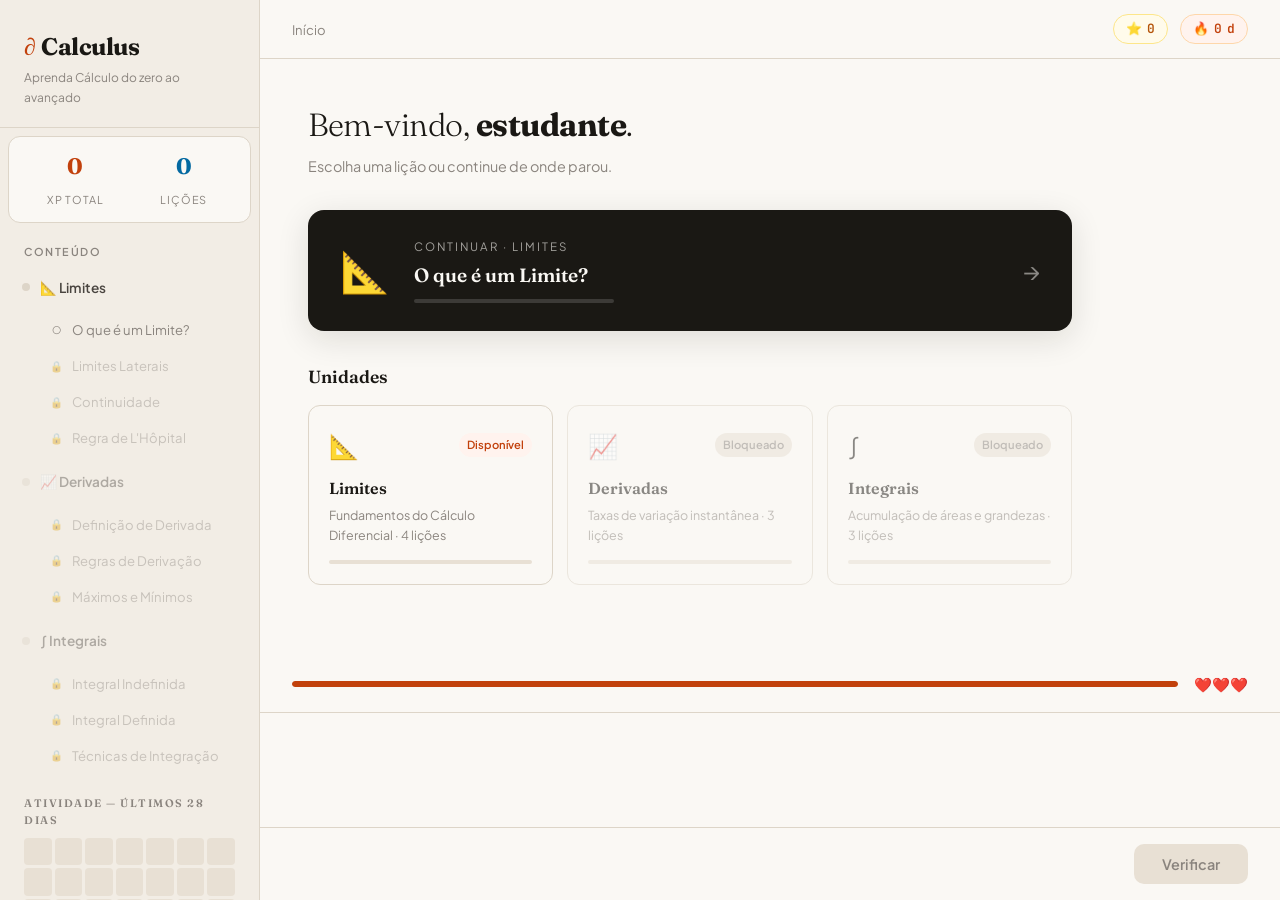
==== index.html @ 87fe6c9b "Create index.html" ====
<!DOCTYPE html>
<html lang="pt-BR">
<head>
<meta charset="UTF-8">
<meta name="viewport" content="width=device-width, initial-scale=1.0">
<title>∂ Calculus — Aprenda Cálculo</title>
<link rel="preconnect" href="https://fonts.googleapis.com">
<link href="https://fonts.googleapis.com/css2?family=Fraunces:ital,opsz,wght@0,9..144,300;0,9..144,600;0,9..144,700;1,9..144,300&family=JetBrains+Mono:wght@400;500;700&family=Plus+Jakarta+Sans:wght@300;400;500;600&display=swap" rel="stylesheet">
<style>
:root {
  --ink: #1a1814;
  --ink2: #4a4540;
  --ink3: #8a847e;
  --paper: #faf8f4;
  --paper2: #f2ede5;
  --paper3: #e8e0d4;
  --line: #ddd5c8;
  --accent: #c2410c;
  --accent-bg: #fff3ee;
  --accent2: #0369a1;
  --accent2-bg: #f0f9ff;
  --green: #15803d;
  --green-bg: #f0fdf4;
  --gold: #b45309;
  --gold-bg: #fffbeb;
  --radius: 12px;
  --shadow: 0 2px 12px rgba(26,24,20,0.08);
  --shadow-lg: 0 8px 32px rgba(26,24,20,0.12);
}

* { box-sizing: border-box; margin: 0; padding: 0; }

body {
  font-family: 'Plus Jakarta Sans', sans-serif;
  background: var(--paper);
  color: var(--ink);
  min-height: 100vh;
  line-height: 1.6;
}

/* ─── LAYOUT ─── */
#app {
  display: grid;
  grid-template-columns: 260px 1fr;
  min-height: 100vh;
}

/* ─── SIDEBAR ─── */
.sidebar {
  background: var(--paper2);
  border-right: 1px solid var(--line);
  display: flex;
  flex-direction: column;
  position: sticky;
  top: 0;
  height: 100vh;
  overflow-y: auto;
  padding: 0 0 20px;
}

.sidebar-brand {
  padding: 28px 24px 20px;
  border-bottom: 1px solid var(--line);
  margin-bottom: 8px;
}

.brand-name {
  font-family: 'Fraunces', serif;
  font-size: 1.5rem;
  font-weight: 700;
  color: var(--ink);
  letter-spacing: -0.5px;
  display: flex;
  align-items: baseline;
  gap: 6px;
}
.brand-name .symbol {
  color: var(--accent);
  font-style: italic;
}
.brand-sub {
  font-size: 0.75rem;
  color: var(--ink3);
  margin-top: 2px;
  font-weight: 400;
}

/* PROGRESS OVERVIEW */
.sidebar-stats {
  display: grid;
  grid-template-columns: 1fr 1fr;
  gap: 8px;
  padding: 12px 16px;
  margin: 0 8px 8px;
  background: var(--paper);
  border-radius: var(--radius);
  border: 1px solid var(--line);
}
.stat-item { text-align: center; }
.stat-val {
  font-family: 'Fraunces', serif;
  font-size: 1.4rem;
  font-weight: 700;
  color: var(--ink);
  display: block;
}
.stat-val.orange { color: var(--accent); }
.stat-val.blue { color: var(--accent2); }
.stat-lbl { font-size: 0.68rem; color: var(--ink3); text-transform: uppercase; letter-spacing: 0.8px; }

/* NAV UNITS */
.nav-section-label {
  font-size: 0.68rem;
  text-transform: uppercase;
  letter-spacing: 1.5px;
  color: var(--ink3);
  padding: 12px 24px 6px;
  font-weight: 600;
}

.nav-unit { margin: 0 8px 2px; }

.nav-unit-header {
  display: flex;
  align-items: center;
  gap: 10px;
  padding: 10px 14px;
  border-radius: 10px;
  cursor: pointer;
  transition: background 0.15s;
  font-size: 0.85rem;
  font-weight: 600;
  color: var(--ink2);
}
.nav-unit-header:hover { background: var(--paper3); }
.nav-unit-header.open { color: var(--ink); }

.unit-dot {
  width: 8px; height: 8px;
  border-radius: 50%;
  background: var(--line);
  flex-shrink: 0;
  transition: background 0.2s;
}
.unit-dot.done { background: var(--green); }
.unit-dot.active { background: var(--accent); }

.nav-lessons {
  display: none;
  padding: 4px 0 4px 28px;
  flex-direction: column;
  gap: 1px;
}
.nav-lessons.open { display: flex; }

.nav-lesson {
  display: flex;
  align-items: center;
  gap: 8px;
  padding: 7px 12px;
  border-radius: 8px;
  cursor: pointer;
  font-size: 0.82rem;
  color: var(--ink3);
  transition: all 0.15s;
}
.nav-lesson:hover { background: var(--paper3); color: var(--ink2); }
.nav-lesson.active { background: var(--accent-bg); color: var(--accent); font-weight: 600; }
.nav-lesson.done { color: var(--ink2); }
.nav-lesson.locked { opacity: 0.4; cursor: not-allowed; pointer-events: none; }

.lesson-status {
  width: 16px; height: 16px;
  flex-shrink: 0;
  display: flex;
  align-items: center;
  justify-content: center;
  font-size: 0.65rem;
}

/* ─── MAIN ─── */
.main {
  display: flex;
  flex-direction: column;
  min-height: 100vh;
}

/* TOP BAR */
.topbar {
  background: var(--paper);
  border-bottom: 1px solid var(--line);
  padding: 14px 32px;
  display: flex;
  align-items: center;
  justify-content: space-between;
  position: sticky;
  top: 0;
  z-index: 50;
}

.topbar-breadcrumb {
  font-size: 0.82rem;
  color: var(--ink3);
  display: flex;
  align-items: center;
  gap: 6px;
}
.topbar-breadcrumb .crumb-active {
  color: var(--ink);
  font-weight: 500;
}

.topbar-right { display: flex; align-items: center; gap: 12px; }

.xp-pill {
  display: flex;
  align-items: center;
  gap: 5px;
  background: var(--gold-bg);
  border: 1px solid #fde68a;
  border-radius: 100px;
  padding: 4px 12px;
  font-size: 0.8rem;
  font-weight: 600;
  color: var(--gold);
  font-family: 'JetBrains Mono', monospace;
}
.streak-pill {
  display: flex;
  align-items: center;
  gap: 5px;
  background: var(--accent-bg);
  border: 1px solid #fed7aa;
  border-radius: 100px;
  padding: 4px 12px;
  font-size: 0.8rem;
  font-weight: 600;
  color: var(--accent);
  font-family: 'JetBrains Mono', monospace;
}

/* ─── CONTENT VIEWS ─── */
.view { display: none; }
.view.active { display: block; }

/* HOME */
.home-view {
  padding: 40px 48px;
  max-width: 860px;
}

.home-greeting {
  font-family: 'Fraunces', serif;
  font-size: 2rem;
  font-weight: 300;
  color: var(--ink);
  letter-spacing: -0.5px;
  margin-bottom: 4px;
}
.home-greeting strong { font-weight: 700; }

.home-sub { color: var(--ink3); font-size: 0.9rem; margin-bottom: 32px; }

/* CONTINUE CARD */
.continue-card {
  background: var(--ink);
  color: var(--paper);
  border-radius: 16px;
  padding: 28px 32px;
  margin-bottom: 32px;
  display: flex;
  align-items: center;
  gap: 24px;
  cursor: pointer;
  transition: transform 0.2s, box-shadow 0.2s;
  box-shadow: var(--shadow-lg);
}
.continue-card:hover { transform: translateY(-2px); box-shadow: 0 12px 40px rgba(26,24,20,0.2); }

.continue-icon {
  font-size: 2.5rem;
  flex-shrink: 0;
}
.continue-info { flex: 1; }
.continue-tag {
  font-size: 0.72rem;
  text-transform: uppercase;
  letter-spacing: 2px;
  opacity: 0.6;
  margin-bottom: 4px;
}
.continue-title {
  font-family: 'Fraunces', serif;
  font-size: 1.2rem;
  font-weight: 600;
  margin-bottom: 8px;
}
.continue-prog-wrap {
  height: 4px;
  background: rgba(255,255,255,0.15);
  border-radius: 100px;
  width: 200px;
}
.continue-prog-fill {
  height: 100%;
  background: var(--paper);
  border-radius: 100px;
  transition: width 0.5s;
}
.continue-arrow {
  font-size: 1.5rem;
  opacity: 0.5;
}

/* UNITS OVERVIEW */
.units-grid {
  display: grid;
  grid-template-columns: repeat(auto-fill, minmax(240px, 1fr));
  gap: 14px;
  margin-bottom: 32px;
}

.unit-card {
  background: var(--paper);
  border: 1px solid var(--line);
  border-radius: var(--radius);
  padding: 20px;
  cursor: pointer;
  transition: all 0.15s;
}
.unit-card:hover { border-color: var(--ink3); box-shadow: var(--shadow); }
.unit-card.locked { opacity: 0.5; cursor: not-allowed; pointer-events: none; }

.unit-card-header {
  display: flex;
  align-items: center;
  justify-content: space-between;
  margin-bottom: 12px;
}
.unit-emoji { font-size: 1.5rem; }
.unit-badge {
  font-size: 0.7rem;
  padding: 3px 8px;
  border-radius: 100px;
  font-weight: 600;
}
.unit-badge.done { background: var(--green-bg); color: var(--green); }
.unit-badge.progress { background: var(--accent-bg); color: var(--accent); }
.unit-badge.locked-b { background: var(--paper3); color: var(--ink3); }

.unit-card-title {
  font-family: 'Fraunces', serif;
  font-size: 1rem;
  font-weight: 600;
  margin-bottom: 4px;
}
.unit-card-sub { font-size: 0.78rem; color: var(--ink3); margin-bottom: 14px; }

.unit-prog-bar {
  height: 4px;
  background: var(--paper3);
  border-radius: 100px;
  overflow: hidden;
}
.unit-prog-fill {
  height: 100%;
  background: var(--accent);
  border-radius: 100px;
  transition: width 0.5s;
}
.unit-prog-fill.done { background: var(--green); }

/* RECENT ACTIVITY */
.section-title {
  font-family: 'Fraunces', serif;
  font-size: 1.1rem;
  font-weight: 600;
  margin-bottom: 14px;
  color: var(--ink);
}

/* ─── LESSON VIEW ─── */
.lesson-view {
  padding: 0;
  flex: 1;
  display: flex;
  flex-direction: column;
}

.lesson-top {
  padding: 16px 32px;
  border-bottom: 1px solid var(--line);
  display: flex;
  align-items: center;
  gap: 16px;
  background: var(--paper);
}

.lesson-prog-wrap {
  flex: 1;
  height: 6px;
  background: var(--paper3);
  border-radius: 100px;
  overflow: hidden;
}
.lesson-prog-fill {
  height: 100%;
  background: var(--accent);
  border-radius: 100px;
  transition: width 0.4s cubic-bezier(.4,0,.2,1);
}

.lives { display: flex; gap: 3px; font-size: 0.9rem; }

.lesson-body {
  flex: 1;
  display: flex;
  align-items: flex-start;
  justify-content: center;
  padding: 40px 24px;
  overflow-y: auto;
}

/* THEORY CARD */
.theory-card {
  max-width: 680px;
  width: 100%;
  animation: fadeUp 0.3s ease;
}

.theory-header {
  margin-bottom: 28px;
}
.theory-tag {
  display: inline-block;
  font-size: 0.7rem;
  text-transform: uppercase;
  letter-spacing: 2px;
  color: var(--accent2);
  font-weight: 600;
  margin-bottom: 8px;
}
.theory-title {
  font-family: 'Fraunces', serif;
  font-size: 1.8rem;
  font-weight: 700;
  color: var(--ink);
  letter-spacing: -0.5px;
  line-height: 1.2;
}

.theory-block { margin-bottom: 24px; }
.theory-block h3 {
  font-size: 0.9rem;
  font-weight: 600;
  color: var(--ink2);
  text-transform: uppercase;
  letter-spacing: 0.8px;
  margin-bottom: 10px;
}
.theory-block p {
  font-size: 0.95rem;
  color: var(--ink2);
  line-height: 1.8;
  font-weight: 300;
}
.theory-block p strong { font-weight: 600; color: var(--ink); }

.formula-box {
  background: var(--ink);
  color: #e8dfd0;
  border-radius: 12px;
  padding: 20px 28px;
  font-family: 'JetBrains Mono', monospace;
  font-size: 1.05rem;
  line-height: 1.7;
  white-space: pre-wrap;
  margin: 16px 0;
  letter-spacing: 0.3px;
}
.formula-box .comment { color: #6e6860; }
.formula-box .keyword { color: #f97316; }
.formula-box .value { color: #86efac; }

.callout {
  display: flex;
  gap: 12px;
  background: var(--accent2-bg);
  border-left: 3px solid var(--accent2);
  border-radius: 0 10px 10px 0;
  padding: 14px 18px;
  margin: 16px 0;
}
.callout-icon { font-size: 1rem; flex-shrink: 0; margin-top: 1px; }
.callout-text { font-size: 0.88rem; color: var(--accent2); line-height: 1.6; }

.callout.warn {
  background: var(--gold-bg);
  border-left-color: var(--gold);
}
.callout.warn .callout-text { color: var(--gold); }

.callout.tip {
  background: var(--green-bg);
  border-left-color: var(--green);
}
.callout.tip .callout-text { color: var(--green); }

/* EXAMPLE BOX */
.example-box {
  border: 1px solid var(--line);
  border-radius: 12px;
  overflow: hidden;
  margin: 16px 0;
}
.example-header {
  background: var(--paper3);
  padding: 8px 16px;
  font-size: 0.75rem;
  font-weight: 600;
  text-transform: uppercase;
  letter-spacing: 1px;
  color: var(--ink3);
}
.example-body {
  padding: 16px;
  font-size: 0.9rem;
  line-height: 1.7;
  color: var(--ink2);
}
.example-body code {
  font-family: 'JetBrains Mono', monospace;
  background: var(--paper3);
  padding: 1px 5px;
  border-radius: 4px;
  font-size: 0.85em;
}

/* QUESTION CARD */
.question-card {
  max-width: 620px;
  width: 100%;
  animation: fadeUp 0.3s ease;
}

.question-card .q-number {
  font-size: 0.75rem;
  text-transform: uppercase;
  letter-spacing: 2px;
  color: var(--ink3);
  margin-bottom: 20px;
  display: flex;
  align-items: center;
  gap: 8px;
}
.q-number::after {
  content: '';
  flex: 1;
  height: 1px;
  background: var(--line);
}

.q-formula {
  background: var(--ink);
  color: #e8dfd0;
  border-radius: 12px;
  padding: 18px 24px;
  font-family: 'JetBrains Mono', monospace;
  font-size: 1rem;
  line-height: 1.6;
  margin-bottom: 20px;
  white-space: pre-wrap;
}

.q-stem {
  font-size: 1.05rem;
  color: var(--ink);
  margin-bottom: 24px;
  line-height: 1.7;
  font-weight: 300;
}
.q-stem strong { font-weight: 600; }

/* MCQ OPTIONS */
.options { display: flex; flex-direction: column; gap: 8px; }

.option {
  display: flex;
  align-items: center;
  gap: 14px;
  background: var(--paper);
  border: 1.5px solid var(--line);
  border-radius: 10px;
  padding: 12px 16px;
  cursor: pointer;
  transition: all 0.15s;
  font-size: 0.92rem;
  color: var(--ink2);
}
.option:hover:not(.disabled) {
  border-color: var(--accent);
  color: var(--ink);
  background: var(--accent-bg);
}
.option.selected {
  border-color: var(--accent);
  background: var(--accent-bg);
  color: var(--ink);
}
.option.correct {
  border-color: var(--green);
  background: var(--green-bg);
  color: var(--green);
}
.option.wrong {
  border-color: #ef4444;
  background: #fef2f2;
  color: #dc2626;
}
.option.disabled { cursor: default; }

.opt-letter {
  width: 28px; height: 28px;
  border-radius: 7px;
  background: var(--paper3);
  display: flex;
  align-items: center;
  justify-content: center;
  font-size: 0.75rem;
  font-weight: 700;
  font-family: 'JetBrains Mono', monospace;
  flex-shrink: 0;
  transition: all 0.15s;
}
.option.selected .opt-letter { background: rgba(194,65,12,0.15); }
.option.correct .opt-letter { background: rgba(21,128,61,0.15); }
.option.wrong .opt-letter { background: rgba(220,38,38,0.12); }

/* INPUT QUESTION */
.input-area { margin-top: 4px; }
.input-label { font-size: 0.8rem; color: var(--ink3); margin-bottom: 8px; }
.q-input-row { display: flex; gap: 10px; }

.q-input {
  flex: 1;
  background: var(--paper);
  border: 1.5px solid var(--line);
  border-radius: 10px;
  padding: 12px 16px;
  font-size: 0.95rem;
  font-family: 'JetBrains Mono', monospace;
  color: var(--ink);
  outline: none;
  transition: border-color 0.15s;
}
.q-input:focus { border-color: var(--accent); }
.q-input.correct { border-color: var(--green); background: var(--green-bg); }
.q-input.wrong { border-color: #ef4444; background: #fef2f2; }
.q-input:disabled { cursor: not-allowed; opacity: 0.8; }

/* ORDERING QUESTION */
.order-items { display: flex; flex-direction: column; gap: 6px; }
.order-item {
  display: flex;
  align-items: center;
  gap: 12px;
  background: var(--paper);
  border: 1.5px solid var(--line);
  border-radius: 10px;
  padding: 11px 16px;
  font-size: 0.88rem;
  font-family: 'JetBrains Mono', monospace;
  color: var(--ink2);
  cursor: grab;
  user-select: none;
  transition: all 0.15s;
}
.order-item:hover { border-color: var(--ink3); color: var(--ink); }
.order-item.dragging { opacity: 0.5; border-color: var(--accent); }
.order-item.drag-over { border-color: var(--accent); background: var(--accent-bg); }
.order-handle { color: var(--ink3); font-size: 0.75rem; cursor: grab; }

/* MATCH QUESTION */
.match-container { display: grid; grid-template-columns: 1fr 1fr; gap: 16px; }
.match-col-title { font-size: 0.75rem; text-transform: uppercase; letter-spacing: 1px; color: var(--ink3); margin-bottom: 8px; font-weight: 600; }
.match-items { display: flex; flex-direction: column; gap: 6px; }
.match-item {
  padding: 10px 14px;
  border: 1.5px solid var(--line);
  border-radius: 9px;
  font-size: 0.85rem;
  font-family: 'JetBrains Mono', monospace;
  cursor: pointer;
  transition: all 0.15s;
  color: var(--ink2);
  background: var(--paper);
}
.match-item:hover:not(.matched) { border-color: var(--accent); background: var(--accent-bg); }
.match-item.selected { border-color: var(--accent); background: var(--accent-bg); color: var(--accent); }
.match-item.matched { border-color: var(--green); background: var(--green-bg); color: var(--green); cursor: default; }
.match-item.wrong-match { border-color: #ef4444; background: #fef2f2; color: #dc2626; }

/* FEEDBACK BAR */
.feedback-bar {
  padding: 16px 32px;
  border-top: 1px solid var(--line);
  display: flex;
  align-items: center;
  gap: 16px;
  background: var(--paper);
  min-height: 72px;
  transition: background 0.2s, border-color 0.2s;
}
.feedback-bar.correct { background: var(--green-bg); border-top-color: #bbf7d0; }
.feedback-bar.wrong { background: #fef2f2; border-top-color: #fecaca; }

.fb-content { flex: 1; }
.fb-title {
  font-weight: 700;
  font-size: 0.95rem;
  margin-bottom: 2px;
}
.fb-title.correct { color: var(--green); }
.fb-title.wrong { color: #dc2626; }
.fb-exp { font-size: 0.83rem; color: var(--ink3); line-height: 1.5; }
.fb-exp code { font-family: 'JetBrains Mono', monospace; font-size: 0.9em; }

.btn-check {
  padding: 11px 28px;
  border-radius: 10px;
  font-size: 0.9rem;
  font-weight: 600;
  border: none;
  cursor: pointer;
  transition: all 0.15s;
  font-family: 'Plus Jakarta Sans', sans-serif;
  white-space: nowrap;
  flex-shrink: 0;
}
.btn-check.idle {
  background: var(--paper3);
  color: var(--ink3);
  cursor: not-allowed;
}
.btn-check.ready {
  background: var(--ink);
  color: var(--paper);
}
.btn-check.ready:hover { background: var(--ink2); }
.btn-check.next {
  background: var(--green);
  color: white;
}
.btn-check.next:hover { background: #166534; }
.btn-check.next-wrong {
  background: var(--ink);
  color: var(--paper);
}

/* COMPLETION */
.completion-view {
  flex: 1;
  display: flex;
  align-items: center;
  justify-content: center;
  padding: 40px;
}
.completion-card {
  max-width: 480px;
  width: 100%;
  text-align: center;
  animation: fadeUp 0.5s ease;
}
.completion-trophy {
  font-size: 4rem;
  margin-bottom: 20px;
  display: block;
  animation: trophy 0.6s cubic-bezier(.34,1.56,.64,1);
}
@keyframes trophy {
  from { transform: scale(0) rotate(-15deg); opacity: 0; }
  to { transform: scale(1) rotate(0); opacity: 1; }
}
.completion-title {
  font-family: 'Fraunces', serif;
  font-size: 2rem;
  font-weight: 700;
  letter-spacing: -0.5px;
  margin-bottom: 8px;
}
.completion-sub { color: var(--ink3); margin-bottom: 28px; font-size: 0.9rem; }
.completion-stats {
  display: grid;
  grid-template-columns: repeat(3, 1fr);
  gap: 12px;
  margin-bottom: 28px;
}
.comp-stat {
  background: var(--paper2);
  border: 1px solid var(--line);
  border-radius: 12px;
  padding: 14px 8px;
}
.comp-stat-val {
  font-family: 'Fraunces', serif;
  font-size: 1.6rem;
  font-weight: 700;
  display: block;
}
.comp-stat-val.gold { color: var(--gold); }
.comp-stat-val.green { color: var(--green); }
.comp-stat-val.blue { color: var(--accent2); }
.comp-stat-lbl { font-size: 0.72rem; color: var(--ink3); text-transform: uppercase; letter-spacing: 0.8px; }

.btn-primary {
  background: var(--ink);
  color: var(--paper);
  padding: 13px 32px;
  border-radius: 10px;
  font-size: 0.95rem;
  font-weight: 600;
  border: none;
  cursor: pointer;
  transition: all 0.15s;
  font-family: 'Plus Jakarta Sans', sans-serif;
  display: inline-block;
  margin: 4px;
}
.btn-primary:hover { background: var(--ink2); }
.btn-secondary {
  background: var(--paper3);
  color: var(--ink2);
  padding: 13px 32px;
  border-radius: 10px;
  font-size: 0.95rem;
  font-weight: 600;
  border: none;
  cursor: pointer;
  transition: all 0.15s;
  font-family: 'Plus Jakarta Sans', sans-serif;
  display: inline-block;
  margin: 4px;
}
.btn-secondary:hover { background: var(--line); }

/* GAME OVER */
.gameover-card {
  max-width: 440px;
  width: 100%;
  text-align: center;
  animation: fadeUp 0.4s ease;
}

/* ANIMATIONS */
@keyframes fadeUp {
  from { opacity: 0; transform: translateY(16px); }
  to { opacity: 1; transform: translateY(0); }
}

/* TOAST */
.toast {
  position: fixed;
  bottom: 28px;
  right: 28px;
  background: var(--ink);
  color: var(--paper);
  padding: 12px 18px;
  border-radius: 12px;
  font-size: 0.85rem;
  display: flex;
  align-items: center;
  gap: 10px;
  box-shadow: var(--shadow-lg);
  transform: translateY(100px);
  opacity: 0;
  transition: all 0.3s cubic-bezier(.34,1.56,.64,1);
  z-index: 9999;
  pointer-events: none;
  max-width: 300px;
}
.toast.show { transform: translateY(0); opacity: 1; }
.toast-icon { font-size: 1.1rem; }

/* MOBILE */
@media (max-width: 768px) {
  #app { grid-template-columns: 1fr; }
  .sidebar { display: none; }
  .home-view { padding: 24px 20px; }
  .lesson-body { padding: 24px 16px; }
  .feedback-bar { padding: 14px 20px; }
  .topbar { padding: 12px 20px; }
  .units-grid { grid-template-columns: 1fr; }
  .continue-card { flex-direction: column; align-items: flex-start; }
}

/* SCROLLBAR */
::-webkit-scrollbar { width: 5px; }
::-webkit-scrollbar-track { background: transparent; }
::-webkit-scrollbar-thumb { background: var(--line); border-radius: 3px; }

/* STREAK CALENDAR */
.streak-section { padding: 0 16px; margin-top: 16px; }
.streak-section .section-title { font-size: 0.68rem; text-transform: uppercase; letter-spacing: 1.5px; color: var(--ink3); padding: 0 8px; margin-bottom: 8px; }
.streak-grid {
  display: grid;
  grid-template-columns: repeat(7, 1fr);
  gap: 3px;
  padding: 0 8px;
}
.streak-cell {
  aspect-ratio: 1;
  border-radius: 4px;
  background: var(--paper3);
  display: flex;
  align-items: center;
  justify-content: center;
  font-size: 0.55rem;
  color: var(--ink3);
}
.streak-cell.active-day { background: var(--accent); color: white; }
.streak-cell.done-day { background: var(--ink); color: var(--paper); opacity: 0.6; }

/* SETTINGS */
.settings-btn {
  margin: auto 8px 0;
  display: flex;
  align-items: center;
  gap: 8px;
  padding: 9px 14px;
  border-radius: 9px;
  cursor: pointer;
  font-size: 0.82rem;
  color: var(--ink3);
  transition: all 0.15s;
  border: none;
  background: none;
  width: calc(100% - 16px);
  font-family: 'Plus Jakarta Sans', sans-serif;
}
.settings-btn:hover { background: var(--paper3); color: var(--ink2); }

/* RESET MODAL */
.modal-overlay {
  position: fixed;
  inset: 0;
  background: rgba(26,24,20,0.5);
  z-index: 999;
  display: none;
  align-items: center;
  justify-content: center;
}
.modal-overlay.open { display: flex; }
.modal {
  background: var(--paper);
  border-radius: 16px;
  padding: 28px;
  max-width: 380px;
  width: 90%;
  box-shadow: var(--shadow-lg);
}
.modal h3 {
  font-family: 'Fraunces', serif;
  font-size: 1.2rem;
  font-weight: 700;
  margin-bottom: 8px;
}
.modal p { font-size: 0.88rem; color: var(--ink3); margin-bottom: 20px; line-height: 1.6; }
.modal-btns { display: flex; gap: 8px; justify-content: flex-end; }
.btn-danger {
  background: #dc2626;
  color: white;
  padding: 9px 20px;
  border-radius: 8px;
  font-size: 0.88rem;
  font-weight: 600;
  border: none;
  cursor: pointer;
  font-family: 'Plus Jakarta Sans', sans-serif;
}
.btn-cancel {
  background: var(--paper3);
  color: var(--ink2);
  padding: 9px 20px;
  border-radius: 8px;
  font-size: 0.88rem;
  font-weight: 600;
  border: none;
  cursor: pointer;
  font-family: 'Plus Jakarta Sans', sans-serif;
}
</style>
</head>
<body>

<div id="app">
  <!-- ─── SIDEBAR ─── -->
  <aside class="sidebar" id="sidebar">
    <div class="sidebar-brand">
      <div class="brand-name"><span class="symbol">∂</span> Calculus</div>
      <div class="brand-sub">Aprenda Cálculo do zero ao avançado</div>
    </div>

    <div class="sidebar-stats">
      <div class="stat-item">
        <span class="stat-val orange" id="sb-xp">0</span>
        <span class="stat-lbl">XP Total</span>
      </div>
      <div class="stat-item">
        <span class="stat-val blue" id="sb-done">0</span>
        <span class="stat-lbl">Lições</span>
      </div>
    </div>

    <div class="nav-section-label">Conteúdo</div>
    <div id="nav-units"></div>

    <div class="streak-section">
      <div class="section-title">Atividade — últimos 28 dias</div>
      <div class="streak-grid" id="streak-grid"></div>
    </div>

    <button class="settings-btn" onclick="openResetModal()">⚙ Redefinir progresso</button>
  </aside>

  <!-- ─── MAIN ─── -->
  <main class="main" id="main">
    <div class="topbar">
      <div class="topbar-breadcrumb">
        <span id="tb-unit">Início</span>
        <span id="tb-sep" style="display:none">›</span>
        <span class="crumb-active" id="tb-lesson"></span>
      </div>
      <div class="topbar-right">
        <div class="xp-pill">⭐ <span id="xp-display">0</span></div>
        <div class="streak-pill">🔥 <span id="streak-display">0</span>d</div>
      </div>
    </div>

    <!-- HOME VIEW -->
    <div class="view active home-view" id="view-home">
      <div class="home-greeting">Bem-vindo, <strong>estudante</strong>.</div>
      <div class="home-sub">Escolha uma lição ou continue de onde parou.</div>

      <div id="continue-wrap"></div>

      <div class="section-title">Unidades</div>
      <div class="units-grid" id="units-grid"></div>
    </div>

    <!-- LESSON VIEW -->
    <div class="view lesson-view" id="view-lesson">
      <div class="lesson-top">
        <div class="lesson-prog-wrap">
          <div class="lesson-prog-fill" id="lesson-prog"></div>
        </div>
        <div class="lives" id="lives-disp">❤️❤️❤️</div>
      </div>
      <div class="lesson-body" id="lesson-body"></div>
      <div class="feedback-bar" id="feedback-bar">
        <div class="fb-content" id="fb-content"></div>
        <button class="btn-check idle" id="btn-check" onclick="handleCheck()">Verificar</button>
      </div>
    </div>
  </main>
</div>

<!-- TOAST -->
<div class="toast" id="toast">
  <span class="toast-icon" id="toast-icon"></span>
  <span id="toast-text"></span>
</div>

<!-- RESET MODAL -->
<div class="modal-overlay" id="reset-modal">
  <div class="modal">
    <h3>Redefinir progresso?</h3>
    <p>Todo o seu progresso, XP e streak serão apagados permanentemente. Esta ação não pode ser desfeita.</p>
    <div class="modal-btns">
      <button class="btn-cancel" onclick="closeResetModal()">Cancelar</button>
      <button class="btn-danger" onclick="confirmReset()">Redefinir tudo</button>
    </div>
  </div>
</div>

<script>
// ══════════════════════════════════════════
//  CURRICULUM DATA
// ══════════════════════════════════════════
const CURRICULUM = [
  {
    id: 'u1', emoji: '📐', title: 'Limites',
    desc: 'Fundamentos do Cálculo Diferencial',
    lessons: [
      {
        id: 'u1l1', title: 'O que é um Limite?',
        steps: [
          {
            type: 'theory',
            title: 'O que é um Limite?',
            blocks: [
              { type: 'para', heading: 'Intuição',
                text: 'Um <strong>limite</strong> descreve o valor que uma função <strong>se aproxima</strong> conforme a entrada se aproxima de um certo ponto — independentemente do que acontece exatamente naquele ponto.' },
              { type: 'formula', text: 'lim  f(x) = L\n x→a\n\n// "O limite de f(x) quando x tende a a é L"' },
              { type: 'para', heading: 'Exemplo concreto',
                text: 'Considere <strong>f(x) = (x² − 1) / (x − 1)</strong>. Em x = 1 há uma divisão por zero, então f(1) é indefinida. Mas para x próximo de 1 (seja 0,99 ou 1,01), o valor se aproxima de 2.' },
              { type: 'example',
                label: 'Verificando numericamente',
                body: 'x = 0.9   →  f(x) = (0.81−1)/(0.9−1) = 1.9\nx = 0.99  →  f(x) ≈ 1.99\nx = 0.999 →  f(x) ≈ 1.999\nx = 1.001 →  f(x) ≈ 2.001\n\n⟹  lim(x→1) f(x) = 2' },
              { type: 'callout', kind: 'info', icon: '💡',
                text: 'O limite é sobre o comportamento próximo a um ponto, não no ponto. A função pode não estar definida em x = a e ainda ter limite!' }
            ]
          },
          {
            type: 'mcq',
            formula: 'lim  (3x + 2)\n x→4',
            stem: 'Esta função polinomial é contínua em todo ponto. Calcule o limite substituindo x = 4 diretamente.',
            opts: ['10', '12', '14', '16'],
            correct: 2,
            exp: '<code>3(4) + 2 = 12 + 2 = 14</code>. Para funções contínuas (como polinômios), basta substituir.'
          },
          {
            type: 'mcq',
            formula: 'lim  sin(x) / x\n x→0',
            stem: 'Este é um dos <strong>limites fundamentais</strong> do Cálculo. Não é possível calcular por substituição direta (0/0). Qual é o valor?',
            opts: ['0', '1', '∞', 'Não existe'],
            correct: 1,
            exp: '<code>lim(x→0) sin(x)/x = 1</code> — resultado provado geometricamente. É um limite que deve ser memorizado!'
          },
          {
            type: 'input',
            formula: 'lim  x³ − x\n x→2',
            stem: 'Calcule o limite. A função é um polinômio (contínua), então substitua diretamente. Digite o resultado numérico.',
            correct: '6',
            exp: '<code>2³ − 2 = 8 − 2 = 6</code> ✓'
          },
          {
            type: 'mcq',
            formula: 'lim  1/x\n x→∞',
            stem: 'O que acontece com 1/x conforme x cresce sem limite (tende ao infinito)?',
            opts: ['1', '∞', '0', '-1'],
            correct: 2,
            exp: 'Quanto maior x, menor é 1/x. Quando x→∞, 1/x→0. Exemplo: 1/1000 = 0.001, 1/1000000 = 0.000001.'
          }
        ]
      },
      {
        id: 'u1l2', title: 'Limites Laterais',
        steps: [
          {
            type: 'theory',
            title: 'Limites pelo Lado Esquerdo e Direito',
            blocks: [
              { type: 'para', heading: 'Definição',
                text: 'Podemos nos aproximar de um ponto por dois lados. O <strong>limite pela esquerda</strong> (x→a⁻) usa valores menores que a; o <strong>limite pela direita</strong> (x→a⁺) usa valores maiores.' },
              { type: 'formula', text: 'Limite pela esquerda:  lim f(x)  (x→a⁻)\nLimite pela direita:   lim f(x)  (x→a⁺)\n\nO limite existe ⟺ lim(x→a⁻) = lim(x→a⁺)' },
              { type: 'example', label: 'f(x) = 1/x em x = 0',
                body: 'Pela DIREITA (x→0⁺): 1/0.1 = 10, 1/0.01 = 100 → +∞\nPela ESQUERDA (x→0⁻): 1/(−0.1) = −10     → −∞\n\nComo +∞ ≠ −∞, o limite NÃO EXISTE.' },
              { type: 'callout', kind: 'warn', icon: '⚠️',
                text: 'Se os limites laterais forem diferentes, dizemos que o limite (bilateral) não existe naquele ponto.' }
            ]
          },
          {
            type: 'mcq',
            formula: 'f(x) = |x| / x',
            stem: 'Calcule lim(x→0⁺) f(x). Para x > 0, |x| = x, logo f(x) = x/x.',
            opts: ['-1', '0', '1', 'Indefinido'],
            correct: 2,
            exp: 'Para x > 0: |x|/x = x/x = 1. Portanto lim(x→0⁺) = 1.'
          },
          {
            type: 'mcq',
            formula: 'f(x) = |x| / x',
            stem: 'Agora calcule lim(x→0⁻) f(x). Para x < 0, |x| = −x, logo f(x) = −x/x.',
            opts: ['-1', '0', '1', 'Indefinido'],
            correct: 0,
            exp: 'Para x < 0: |x|/x = (−x)/x = −1. Portanto lim(x→0⁻) = −1.'
          },
          {
            type: 'mcq',
            formula: 'lim |x| / x\n x→0',
            stem: 'Com base nas duas questões anteriores, o limite bilateral de |x|/x quando x→0 existe?',
            opts: ['Sim, vale 0', 'Sim, vale 1', 'Não existe', 'Sim, vale −1'],
            correct: 2,
            exp: 'lim(x→0⁺) = 1 mas lim(x→0⁻) = −1. Como são diferentes, o limite bilateral NÃO EXISTE.'
          },
          {
            type: 'mcq',
            formula: 'lim  √x\n x→0⁺',
            stem: '√x só está definida para x ≥ 0. Qual é o limite de √x quando x→0 pela direita?',
            opts: ['1', '0', '∞', 'Não existe'],
            correct: 1,
            exp: 'Substituindo: √0 = 0. Como a função é contínua para x ≥ 0, o limite lateral direito é 0.'
          }
        ]
      },
      {
        id: 'u1l3', title: 'Continuidade',
        steps: [
          {
            type: 'theory',
            title: 'Funções Contínuas',
            blocks: [
              { type: 'para', heading: '3 condições para continuidade',
                text: 'Uma função f é <strong>contínua em x = a</strong> se e somente se as três condições abaixo forem satisfeitas simultaneamente:' },
              { type: 'formula', text: '1.  f(a)  está definida (existe)\n2.  lim(x→a) f(x)  existe\n3.  lim(x→a) f(x) = f(a)' },
              { type: 'para', heading: 'Tipos de descontinuidade',
                text: '<strong>Removível:</strong> o limite existe, mas f(a) ≠ limite (buraco no gráfico). <strong>De salto:</strong> limites laterais existem mas são diferentes. <strong>Essencial:</strong> pelo menos um limite lateral é ∞.' },
              { type: 'callout', kind: 'tip', icon: '✅',
                text: 'Polinômios, sin(x), cos(x), eˣ e ln(x) são contínuos em todo o seu domínio natural.' }
            ]
          },
          {
            type: 'mcq',
            formula: 'f(x) = (x² − 4) / (x − 2)',
            stem: 'A função tem uma descontinuidade em x = 2 (divisão por zero). Qual tipo é esta descontinuidade, sabendo que lim(x→2) = 4?',
            opts: ['Essencial', 'De salto', 'Removível', 'Não há descontinuidade'],
            correct: 2,
            exp: 'O limite existe (= 4), mas f(2) é indefinida. É uma descontinuidade <strong>removível</strong> — pode ser corrigida definindo f(2) = 4.'
          },
          {
            type: 'mcq',
            formula: 'f(x) = { 1,  se x ≥ 0\n        {-1,  se x < 0',
            stem: 'Esta função por partes — qual tipo de descontinuidade ela tem em x = 0?',
            opts: ['Removível', 'De salto', 'Essencial', 'Contínua'],
            correct: 1,
            exp: 'lim(x→0⁺) = 1 e lim(x→0⁻) = −1. Os limites laterais existem mas são diferentes → descontinuidade <strong>de salto</strong>.'
          },
          {
            type: 'input',
            formula: 'f(x) = x² + 5x − 6  em  x = 1',
            stem: 'Calcule f(1) para verificar que o polinômio é contínuo. Digite o valor.',
            correct: '0',
            exp: '<code>f(1) = 1 + 5 − 6 = 0</code>. Como é um polinômio, lim(x→1) = f(1) = 0. Função contínua em x = 1.'
          },
          {
            type: 'mcq',
            formula: 'f(x) = 1 / (x − 3)',
            stem: 'Em qual ponto esta função tem uma descontinuidade essencial?',
            opts: ['x = 0', 'x = 1', 'x = 3', 'x = −3'],
            correct: 2,
            exp: 'Em x = 3, temos 1/0 — indefinido. Além disso, lim(x→3⁺) = +∞ e lim(x→3⁻) = −∞ → descontinuidade <strong>essencial</strong>.'
          }
        ]
      },
      {
        id: 'u1l4', title: 'Regra de L\'Hôpital',
        steps: [
          {
            type: 'theory',
            title: 'Regra de L\'Hôpital',
            blocks: [
              { type: 'para', heading: 'Formas Indeterminadas',
                text: 'Às vezes ao calcular um limite encontramos formas como <strong>0/0</strong> ou <strong>∞/∞</strong> — chamadas formas indeterminadas. A substituição direta não funciona. A Regra de L\'Hôpital resolve isso.' },
              { type: 'formula', text: 'Se  lim f(x)/g(x)  dá  0/0  ou  ∞/∞,\n\nentão:   lim f(x)/g(x) = lim f\'(x)/g\'(x)\n\n(derivamos numerador e denominador separadamente)' },
              { type: 'example', label: 'Aplicando L\'Hôpital',
                body: 'lim(x→0) sin(x)/x\n\nSubstituindo: sin(0)/0 = 0/0  → indeterminado!\n\nDerivando:\n  f(x) = sin(x)  →  f\'(x) = cos(x)\n  g(x) = x       →  g\'(x) = 1\n\nlim(x→0) cos(x)/1 = cos(0)/1 = 1' },
              { type: 'callout', kind: 'warn', icon: '⚠️',
                text: 'A Regra de L\'Hôpital só se aplica em formas 0/0 ou ∞/∞. Não use em outros casos!' }
            ]
          },
          {
            type: 'mcq',
            formula: 'lim  (x² − 1) / (x − 1)\n x→1',
            stem: 'Substituindo x = 1 dá 0/0. Aplique L\'Hôpital: derive numerador e denominador separadamente.',
            opts: ['1', '2', '3', '4'],
            correct: 1,
            exp: 'f\'(x) = 2x → f\'(1) = 2. g\'(x) = 1. Resultado: 2/1 = 2. Ou: fatore (x²−1) = (x−1)(x+1), cancele e substitua: (1+1) = 2.'
          },
          {
            type: 'mcq',
            formula: 'lim  (e^x − 1) / x\n x→0',
            stem: 'Outro limite fundamental. Aplique L\'Hôpital (dá 0/0). Lembre que a derivada de eˣ é eˣ.',
            opts: ['0', 'e', '1', '∞'],
            correct: 2,
            exp: 'f\'(x) = eˣ → f\'(0) = e⁰ = 1. g\'(x) = 1. Resultado: 1/1 = 1. Limite fundamental: lim(x→0) (eˣ−1)/x = 1'
          },
          {
            type: 'mcq',
            formula: 'lim  ln(x) / (x−1)\n x→1',
            stem: 'Dá 0/0. Derivada de ln(x) é 1/x. Aplique L\'Hôpital.',
            opts: ['0', '1', 'ln(1)', '∞'],
            correct: 1,
            exp: 'f\'(x) = 1/x → f\'(1) = 1/1 = 1. g\'(x) = 1. Resultado: 1/1 = 1.'
          },
          {
            type: 'input',
            formula: 'lim  (sin(3x)) / x\n x→0',
            stem: 'Dica: aplique L\'Hôpital. Derivada de sin(3x) é 3·cos(3x). Avalie em x = 0. Digite o resultado.',
            correct: '3',
            exp: 'f\'(x) = 3cos(3x) → f\'(0) = 3cos(0) = 3·1 = 3. g\'(x) = 1. Resultado = 3.'
          }
        ]
      }
    ]
  },
  {
    id: 'u2', emoji: '📈', title: 'Derivadas',
    desc: 'Taxas de variação instantânea',
    lessons: [
      {
        id: 'u2l1', title: 'Definição de Derivada',
        steps: [
          {
            type: 'theory',
            title: 'O que é uma Derivada?',
            blocks: [
              { type: 'para', heading: 'Taxa de variação instantânea',
                text: 'A derivada de f em x = a representa a <strong>taxa de variação instantânea</strong> de f naquele ponto — geometricamente, é a inclinação da reta tangente ao gráfico.' },
              { type: 'formula', text: 'f\'(a) = lim  [f(a+h) − f(a)] / h\n        h→0\n\n(Definição por limite — "taxa média quando h→0")' },
              { type: 'para', heading: 'Notações',
                text: 'Existem várias notações para derivada, todas equivalentes:' },
              { type: 'formula', text: "f'(x)   (Lagrange)\ndf/dx   (Leibniz)\nDf(x)   (Euler)\ny'      (quando y = f(x))" },
              { type: 'callout', kind: 'info', icon: '📌',
                text: 'Se f(x) representa posição no tempo, f\'(x) é a velocidade. Se f(x) é velocidade, f\'(x) é a aceleração.' }
            ]
          },
          {
            type: 'mcq',
            formula: 'f(x) = x²\nCalcule f\'(x) pela definição',
            stem: 'Usando a definição: [f(x+h) − f(x)] / h = [(x+h)² − x²] / h. Expanda e simplifique para h→0.',
            opts: ['x', '2x', '2x + h', 'x²'],
            correct: 1,
            exp: '[(x²+2xh+h²) − x²]/h = (2xh+h²)/h = 2x+h → quando h→0: f\'(x) = 2x ✓'
          },
          {
            type: 'mcq',
            formula: 'f(x) = c  (constante)',
            stem: 'Qual é a derivada de uma função constante? Use a definição: [c − c]/h = 0/h.',
            opts: ['c', '1', '0', 'x'],
            correct: 2,
            exp: 'Uma constante não varia — sua taxa de variação é sempre zero. f\'(x) = 0.'
          },
          {
            type: 'input',
            formula: 'f(x) = x³\nf\'(x) = ?  (use a regra: d/dx xⁿ = n·xⁿ⁻¹)',
            stem: 'A regra da potência diz: d/dx xⁿ = n·xⁿ⁻¹. Aplique para n = 3. Digite apenas o coeficiente numérico (ex: se for 5x², digite 5).',
            correct: '3',
            exp: 'd/dx x³ = 3x². O coeficiente é 3.'
          },
          {
            type: 'mcq',
            formula: 'f(x) = 5x⁴ − 3x² + 7x − 2',
            stem: 'Derive cada termo separadamente usando a regra da potência e a linearidade da derivada.',
            opts: ['20x³ − 6x + 7', '20x³ − 6x', '5x³ − 3x + 7', '20x⁴ − 6x² + 7'],
            correct: 0,
            exp: 'd/dx(5x⁴) = 20x³, d/dx(−3x²) = −6x, d/dx(7x) = 7, d/dx(−2) = 0. Total: 20x³ − 6x + 7.'
          }
        ]
      },
      {
        id: 'u2l2', title: 'Regras de Derivação',
        steps: [
          {
            type: 'theory',
            title: 'Regras Principais de Derivação',
            blocks: [
              { type: 'formula', text: 'Regra da Potência:   d/dx xⁿ = n·xⁿ⁻¹\n\nRegra do Produto:   d/dx [f·g] = f\'·g + f·g\'\n\nRegra do Quociente: d/dx [f/g] = (f\'·g − f·g\') / g²\n\nRegra da Cadeia:    d/dx [f(g(x))] = f\'(g(x))·g\'(x)' },
              { type: 'para', heading: 'Derivadas de funções especiais',
                text: 'Algumas derivadas fundamentais devem ser memorizadas:' },
              { type: 'formula', text: "d/dx sin(x)  =  cos(x)\nd/dx cos(x)  = −sin(x)\nd/dx eˣ      =  eˣ\nd/dx ln(x)   =  1/x\nd/dx tg(x)   =  sec²(x)" },
              { type: 'callout', kind: 'tip', icon: '🎯',
                text: 'A Regra da Cadeia é a mais usada no Cálculo avançado. Pense: "derivada de fora × derivada de dentro".' }
            ]
          },
          {
            type: 'mcq',
            formula: 'd/dx [x² · sin(x)]',
            stem: 'Use a Regra do Produto: d/dx[f·g] = f\'g + fg\'. Aqui f = x² e g = sin(x).',
            opts: ['2x · cos(x)', 'x² · cos(x)', '2x·sin(x) + x²·cos(x)', '2x·cos(x) − x²·sin(x)'],
            correct: 2,
            exp: 'f\'=2x, g\'=cos(x). Produto: (2x)·sin(x) + x²·cos(x) = 2x·sin(x) + x²·cos(x)'
          },
          {
            type: 'mcq',
            formula: 'd/dx [eˣ / x]',
            stem: 'Use a Regra do Quociente: (f\'g − fg\') / g². Aqui f = eˣ, g = x.',
            opts: ['eˣ/x − eˣ/x²', 'eˣ · (1 − 1/x) / x', '(eˣ·x − eˣ) / x²', 'eˣ/x²'],
            correct: 2,
            exp: 'f\'=eˣ, g\'=1. Quociente: (eˣ·x − eˣ·1)/x² = eˣ(x−1)/x²'
          },
          {
            type: 'mcq',
            formula: 'd/dx sin(x²)',
            stem: 'Use a Regra da Cadeia. "Fora" = sin(u), "dentro" = u = x².',
            opts: ['cos(x²)', '2x·cos(x)', '2x·cos(x²)', 'sin(2x)'],
            correct: 2,
            exp: 'd/du sin(u) = cos(u). d/dx x² = 2x. Cadeia: cos(x²)·2x = 2x·cos(x²)'
          },
          {
            type: 'input',
            formula: 'd/dx [3x⁵ − 2x³ + x]\nem  x = 1',
            stem: 'Calcule a derivada e substitua x = 1. Derivada: 15x⁴ − 6x² + 1. Quanto vale em x = 1?',
            correct: '10',
            exp: '15(1) − 6(1) + 1 = 15 − 6 + 1 = 10'
          }
        ]
      },
      {
        id: 'u2l3', title: 'Máximos e Mínimos',
        steps: [
          {
            type: 'theory',
            title: 'Encontrando Máximos e Mínimos',
            blocks: [
              { type: 'para', heading: 'Pontos críticos',
                text: 'Um <strong>ponto crítico</strong> ocorre onde f\'(x) = 0 ou f\'(x) não existe. Nesses pontos pode haver máximo local, mínimo local ou ponto de inflexão.' },
              { type: 'formula', text: 'Teste da Segunda Derivada:\n\nSe f\'(a) = 0, calcule f\'\'(a):\n• f\'\'(a) > 0  →  mínimo local em x = a\n• f\'\'(a) < 0  →  máximo local em x = a\n• f\'\'(a) = 0  →  inconclusivo (use outro teste)' },
              { type: 'example', label: 'Exemplo: f(x) = x³ − 3x',
                body: '1. f\'(x) = 3x² − 3 = 0  →  x² = 1  →  x = ±1\n\n2. f\'\'(x) = 6x\n   f\'\'(1)  =  6 > 0  →  mínimo em x = 1\n   f\'\'(−1) = −6 < 0  →  máximo em x = −1\n\n3. Valores: f(1) = −2 (mínimo), f(−1) = 2 (máximo)' }
            ]
          },
          {
            type: 'mcq',
            formula: 'f(x) = x² − 6x + 8',
            stem: 'Para encontrar os pontos críticos, resolva f\'(x) = 0. Qual é o ponto crítico desta parábola?',
            opts: ['x = 2', 'x = 3', 'x = 4', 'x = 6'],
            correct: 1,
            exp: 'f\'(x) = 2x − 6 = 0 → 2x = 6 → x = 3. Este é o vértice da parábola.'
          },
          {
            type: 'mcq',
            formula: 'f(x) = x² − 6x + 8\nf\'\'(x) = 2',
            stem: 'Sabendo que x = 3 é ponto crítico e f\'\'(3) = 2 > 0, o que isso indica?',
            opts: ['Máximo local', 'Mínimo local', 'Ponto de inflexão', 'Inconclusivo'],
            correct: 1,
            exp: 'f\'\'(3) = 2 > 0 → a concavidade é para cima → mínimo local em x = 3. f(3) = 9 − 18 + 8 = −1.'
          },
          {
            type: 'input',
            formula: 'f(x) = −x² + 4x − 1',
            stem: 'Encontre o ponto crítico (onde f\'(x) = 0) e calcule o valor máximo de f. Digite o valor máximo.',
            correct: '3',
            exp: 'f\'(x) = −2x + 4 = 0 → x = 2. f(2) = −4 + 8 − 1 = 3. Como f\'\'(x) = −2 < 0, é máximo local.'
          },
          {
            type: 'mcq',
            formula: 'f(x) = x³',
            stem: 'f\'(x) = 3x² = 0 em x = 0. f\'\'(0) = 0 (inconclusivo). O que é x = 0 para esta função?',
            opts: ['Máximo local', 'Mínimo local', 'Ponto de inflexão', 'Descontinuidade'],
            correct: 2,
            exp: 'x = 0 é um ponto de inflexão de f(x) = x³. A função não tem máximo nem mínimo local — ela cresce para sempre.'
          }
        ]
      }
    ]
  },
  {
    id: 'u3', emoji: '∫', title: 'Integrais',
    desc: 'Acumulação de áreas e grandezas',
    lessons: [
      {
        id: 'u3l1', title: 'Integral Indefinida',
        steps: [
          {
            type: 'theory',
            title: 'Antiderivada e Integral Indefinida',
            blocks: [
              { type: 'para', heading: 'O que é uma integral?',
                text: 'Integrar é o processo <strong>inverso</strong> de derivar. A integral indefinida de f(x) é a família de funções F(x) tal que F\'(x) = f(x).' },
              { type: 'formula', text: '∫ f(x) dx = F(x) + C\n\n// C = constante de integração (sempre inclua!)\n// Porque a derivada de qualquer constante é 0' },
              { type: 'para', heading: 'Regras principais',
                text: 'As regras de integração são o espelho das derivadas:' },
              { type: 'formula', text: '∫ xⁿ dx = xⁿ⁺¹/(n+1) + C    (n ≠ −1)\n∫ eˣ dx = eˣ + C\n∫ 1/x dx = ln|x| + C\n∫ cos(x) dx = sin(x) + C\n∫ sin(x) dx = −cos(x) + C' },
              { type: 'callout', kind: 'warn', icon: '⚠️',
                text: 'Nunca esqueça o "+C" na integral indefinida! Representa infinitas antiderivadas (família de funções).' }
            ]
          },
          {
            type: 'mcq',
            formula: '∫ x³ dx',
            stem: 'Use a regra da potência para integrais: ∫xⁿ dx = xⁿ⁺¹/(n+1) + C. Qual é o resultado?',
            opts: ['x⁴ + C', 'x⁴/4 + C', '3x² + C', '4x⁴ + C'],
            correct: 1,
            exp: '∫x³ dx = x³⁺¹/(3+1) + C = x⁴/4 + C. Verifique: d/dx(x⁴/4) = 4x³/4 = x³ ✓'
          },
          {
            type: 'mcq',
            formula: '∫ (6x² + 4x − 3) dx',
            stem: 'Integre cada termo separadamente usando a linearidade da integral.',
            opts: ['2x³ + 2x² − 3x + C', '2x³ + 2x + C', '12x + 4 + C', '6x³ + 4x² − 3x + C'],
            correct: 0,
            exp: '∫6x²dx = 6x³/3 = 2x³; ∫4x dx = 4x²/2 = 2x²; ∫−3 dx = −3x. Total: 2x³ + 2x² − 3x + C'
          },
          {
            type: 'mcq',
            formula: '∫ eˣ dx',
            stem: 'eˣ é especial: sua integral é igual a ela mesma (mais +C). Qual é o resultado?',
            opts: ['eˣ⁺¹/(x+1) + C', 'x·eˣ + C', 'eˣ + C', '1/eˣ + C'],
            correct: 2,
            exp: '∫eˣ dx = eˣ + C. Verifique: d/dx(eˣ) = eˣ ✓. Esta é a única função que é sua própria derivada!'
          },
          {
            type: 'input',
            formula: '∫ cos(x) dx = ?·sin(x) + C\n\n(a derivada de sin(x) é cos(x))',
            stem: 'Qual é o coeficiente na frente de sin(x)? Digite o número.',
            correct: '1',
            exp: '∫cos(x)dx = sin(x) + C. Coeficiente = 1. Verifique: d/dx(sin(x)) = cos(x) ✓'
          }
        ]
      },
      {
        id: 'u3l2', title: 'Integral Definida',
        steps: [
          {
            type: 'theory',
            title: 'Integral Definida e Área',
            blocks: [
              { type: 'para', heading: 'Área sob a curva',
                text: 'A integral definida de f(x) de a até b representa a <strong>área (com sinal) sob a curva</strong> f(x) no intervalo [a, b]. É calculada usando o Teorema Fundamental do Cálculo.' },
              { type: 'formula', text: '∫[a,b] f(x) dx = F(b) − F(a)\n\n// Onde F\'(x) = f(x)\n// Notação: [F(x)]ₐᵇ = F(b) − F(a)' },
              { type: 'example', label: 'Calculando ∫[0,2] x² dx',
                body: '1. Antiderivada de x² é F(x) = x³/3\n\n2. Avaliar nos limites:\n   F(2) = 8/3\n   F(0) = 0\n\n3. Resultado: F(2) − F(0) = 8/3 − 0 = 8/3 ≈ 2.67' },
              { type: 'callout', kind: 'info', icon: '📐',
                text: 'Se f(x) < 0 no intervalo, a integral fica negativa (área abaixo do eixo x). A área geométrica usa |∫f dx|.' }
            ]
          },
          {
            type: 'mcq',
            formula: '∫[1,3] 2x dx',
            stem: 'Antiderivada de 2x é x². Calcule F(3) − F(1).',
            opts: ['4', '6', '8', '12'],
            correct: 2,
            exp: 'F(x) = x². F(3) − F(1) = 9 − 1 = 8. Geometricamente: área do trapézio com f(1)=2, f(3)=6, base=2 → (2+6)·2/2 = 8 ✓'
          },
          {
            type: 'input',
            formula: '∫[0,π] sin(x) dx',
            stem: 'Antiderivada de sin(x) é −cos(x). Calcule −cos(π) − (−cos(0)). Lembre: cos(π) = −1, cos(0) = 1. Digite o resultado.',
            correct: '2',
            exp: '−cos(π) − (−cos(0)) = −(−1) − (−1) = 1 + 1 = 2. Representa a área do arco de seno entre 0 e π.'
          },
          {
            type: 'mcq',
            formula: '∫[−1,1] x³ dx',
            stem: 'x³ é uma função ímpar (f(−x) = −f(x)). O que acontece com a integral de uma função ímpar num intervalo simétrico como [−1, 1]?',
            opts: ['2/4 = 0.5', '1', '0', '−1'],
            correct: 2,
            exp: 'Para funções ímpares, ∫[−a,a] f(x) dx = 0, pois as áreas acima e abaixo do eixo se cancelam. Confirme: [x⁴/4]₋₁¹ = 1/4 − 1/4 = 0.'
          },
          {
            type: 'mcq',
            formula: '∫[0,1] eˣ dx',
            stem: 'Antiderivada de eˣ é eˣ. Calcule e¹ − e⁰. Sabendo que e ≈ 2.718 e e⁰ = 1.',
            opts: ['e − 1', 'e', 'e + 1', '1'],
            correct: 0,
            exp: '[eˣ]₀¹ = e¹ − e⁰ = e − 1 ≈ 1.718. Esta área representa o crescimento exponencial de 0 a 1.'
          }
        ]
      },
      {
        id: 'u3l3', title: 'Técnicas de Integração',
        steps: [
          {
            type: 'theory',
            title: 'Substituição e Integração por Partes',
            blocks: [
              { type: 'para', heading: 'Substituição (regra da cadeia invertida)',
                text: 'Quando o integrando contém uma função composta, fazemos u = função interna e substituímos:' },
              { type: 'formula', text: '∫ f(g(x))·g\'(x) dx\n\nu = g(x),  du = g\'(x) dx\n\n= ∫ f(u) du  =  F(u) + C  =  F(g(x)) + C' },
              { type: 'example', label: '∫ 2x·cos(x²) dx',
                body: 'u = x²  →  du = 2x dx\n\n∫ cos(u) du = sin(u) + C = sin(x²) + C\n\nVerifique: d/dx sin(x²) = cos(x²)·2x ✓' },
              { type: 'para', heading: 'Integração por partes (produto → integral)',
                text: 'Para integrais de produtos de funções de tipos diferentes:' },
              { type: 'formula', text: '∫ u dv = u·v − ∫ v du\n\nEscolha u: LIATE (Log, Inverso, Algébrico,\n                  Trigon., Exponencial)' }
            ]
          },
          {
            type: 'mcq',
            formula: '∫ 3x² · (x³ + 1)⁴ dx',
            stem: 'Use substituição. Faça u = x³ + 1. Qual é du/dx?',
            opts: ['x²', '3x²', '3x³', 'x³'],
            correct: 1,
            exp: 'Se u = x³ + 1, então du/dx = 3x². Logo du = 3x² dx. A integral vira ∫u⁴ du = u⁵/5 + C = (x³+1)⁵/5 + C'
          },
          {
            type: 'mcq',
            formula: '∫ x · eˣ dx',
            stem: 'Use integração por partes: ∫u dv = uv − ∫v du. Escolha u = x (algébrico) e dv = eˣ dx.',
            opts: ['x·eˣ + C', 'eˣ(x − 1) + C', 'x·eˣ + eˣ + C', 'eˣ/x + C'],
            correct: 1,
            exp: 'u=x, du=dx; dv=eˣdx, v=eˣ. Partes: x·eˣ − ∫eˣdx = x·eˣ − eˣ + C = eˣ(x−1) + C'
          },
          {
            type: 'mcq',
            formula: '∫ sin(x) · cos(x) dx',
            stem: 'Faça u = sin(x). Então du = cos(x) dx. A integral se torna ∫u du. Qual é o resultado?',
            opts: ['sin²(x) + C', 'sin²(x)/2 + C', '−cos²(x) + C', 'cos(x)·sin(x) + C'],
            correct: 1,
            exp: '∫u du = u²/2 + C = sin²(x)/2 + C. (Equivalente a −cos(2x)/4 + C pela identidade trigonométrica.)'
          },
          {
            type: 'input',
            formula: '∫ ln(x) dx = x·ln(x) − x + C\n\nVerifique: d/dx [x·ln(x) − x] = ?',
            stem: 'Usando a regra do produto para derivar: d/dx[x·ln(x)] = ln(x) + x·(1/x) = ln(x) + 1. Subtraindo d/dx[x] = 1. O resultado é ln(x) + 1 − 1 = ?. Digite.',
            correct: 'ln(x)',
            exp: 'ln(x) + 1 − 1 = ln(x). A derivada de x·ln(x) − x é de fato ln(x). Verificação correta!'
          }
        ]
      }
    ]
  }
];

// ══════════════════════════════════════════
//  STATE & PERSISTENCE
// ══════════════════════════════════════════
const STORAGE_KEY = 'calculus_progress_v2';

function loadState() {
  try {
    const raw = localStorage.getItem(STORAGE_KEY);
    if (raw) return JSON.parse(raw);
  } catch(e) {}
  return {
    xp: 0,
    streak: 0,
    lastStudyDate: null,
    completedLessons: {},  // { lessonId: { xp, accuracy, date } }
    activityLog: []        // array of date strings 'YYYY-MM-DD'
  };
}

function saveState() {
  try {
    localStorage.setItem(STORAGE_KEY, JSON.stringify(STATE));
  } catch(e) {}
}

let STATE = loadState();

// Update streak on load
function updateStreak() {
  const today = new Date().toISOString().slice(0, 10);
  if (STATE.lastStudyDate !== today) {
    // check if yesterday
    const yesterday = new Date(Date.now() - 86400000).toISOString().slice(0, 10);
    if (STATE.lastStudyDate === yesterday) {
      STATE.streak = (STATE.streak || 0) + 1;
    } else if (STATE.lastStudyDate !== today) {
      STATE.streak = 0;
    }
  }
}
updateStreak();

// ══════════════════════════════════════════
//  LESSON ENGINE STATE
// ══════════════════════════════════════════
let LESSON = {
  unitId: null, lessonId: null,
  steps: [], stepIdx: 0,
  lives: 3, correct: 0, total: 0,
  answered: false, chosen: null
};

// ══════════════════════════════════════════
//  SIDEBAR BUILD
// ══════════════════════════════════════════
function buildSidebar() {
  const nav = document.getElementById('nav-units');
  nav.innerHTML = '';
  const completedCount = Object.keys(STATE.completedLessons).length;
  document.getElementById('sb-xp').textContent = STATE.xp;
  document.getElementById('sb-done').textContent = completedCount;
  document.getElementById('xp-display').textContent = STATE.xp;
  document.getElementById('streak-display').textContent = STATE.streak;

  let totalLessons = 0;
  let prevUnitDone = true;

  CURRICULUM.forEach((unit, ui) => {
    const unitDone = unit.lessons.every(l => STATE.completedLessons[l.id]);
    const unitProgress = unit.lessons.filter(l => STATE.completedLessons[l.id]).length;
    const unitLocked = ui > 0 && !CURRICULUM[ui-1].lessons.every(l => STATE.completedLessons[l.id]);

    const wrap = document.createElement('div');
    wrap.className = 'nav-unit';

    let dotClass = 'unit-dot';
    if (unitDone) dotClass += ' done';
    else if (unitProgress > 0) dotClass += ' active';

    wrap.innerHTML = `
      <div class="nav-unit-header ${unitLocked ? 'locked' : ''}" onclick="${unitLocked ? '' : `toggleUnit('${unit.id}')`}" style="${unitLocked ? 'opacity:.4;cursor:not-allowed' : ''}">
        <div class="${dotClass}"></div>
        <span>${unit.emoji} ${unit.title}</span>
      </div>
      <div class="nav-lessons" id="nav-lessons-${unit.id}">
      ${unit.lessons.map((lesson, li) => {
        const done = !!STATE.completedLessons[lesson.id];
        const prevDone = li === 0 ? !unitLocked : !!STATE.completedLessons[unit.lessons[li-1].id];
        const locked = !prevDone && !done;
        const statusIcon = done ? '✓' : locked ? '🔒' : '○';
        const cls = done ? 'done' : locked ? 'locked' : '';
        return `<div class="nav-lesson ${cls}" onclick="${locked ? '' : `startLesson('${unit.id}','${lesson.id}')`}">
          <div class="lesson-status">${statusIcon}</div>
          ${lesson.title}
        </div>`;
      }).join('')}
      </div>
    `;
    nav.appendChild(wrap);
    totalLessons += unit.lessons.length;
  });

  // Auto-open first non-completed unit
  CURRICULUM.forEach(unit => {
    const hasActive = unit.lessons.some(l => !STATE.completedLessons[l.id]);
    const allDone = unit.lessons.every(l => STATE.completedLessons[l.id]);
    if (hasActive && !allDone) {
      const el = document.getElementById(`nav-lessons-${unit.id}`);
      if (el) el.classList.add('open');
    }
  });

  buildStreakGrid();
}

function toggleUnit(uid) {
  const el = document.getElementById(`nav-lessons-${uid}`);
  if (!el) return;
  el.classList.toggle('open');
}

function buildStreakGrid() {
  const grid = document.getElementById('streak-grid');
  grid.innerHTML = '';
  const today = new Date();
  for (let i = 27; i >= 0; i--) {
    const d = new Date(today);
    d.setDate(d.getDate() - i);
    const ds = d.toISOString().slice(0, 10);
    const cell = document.createElement('div');
    cell.className = 'streak-cell';
    if (ds === today.toISOString().slice(0, 10)) {
      cell.className += ' active-day';
    } else if (STATE.activityLog && STATE.activityLog.includes(ds)) {
      cell.className += ' done-day';
    }
    cell.title = ds;
    grid.appendChild(cell);
  }
}

// ══════════════════════════════════════════
//  HOME VIEW
// ══════════════════════════════════════════
function buildHome() {
  // Continue card
  const wrap = document.getElementById('continue-wrap');
  const nextLesson = findNextLesson();
  if (nextLesson) {
    const unit = CURRICULUM.find(u => u.id === nextLesson.unitId);
    const lesson = unit.lessons.find(l => l.id === nextLesson.lessonId);
    const doneInLesson = 0; // steps not tracked individually
    wrap.innerHTML = `
      <div class="continue-card" onclick="startLesson('${unit.id}','${lesson.id}')">
        <div class="continue-icon">${unit.emoji}</div>
        <div class="continue-info">
          <div class="continue-tag">Continuar · ${unit.title}</div>
          <div class="continue-title">${lesson.title}</div>
          <div class="continue-prog-wrap"><div class="continue-prog-fill" style="width:${STATE.completedLessons[lesson.id] ? 100 : 0}%"></div></div>
        </div>
        <div class="continue-arrow">→</div>
      </div>
    `;
  } else {
    wrap.innerHTML = `<div class="continue-card" style="cursor:default">
      <div class="continue-icon">🎓</div>
      <div class="continue-info">
        <div class="continue-tag">Concluído!</div>
        <div class="continue-title">Você completou todo o conteúdo!</div>
      </div>
    </div>`;
  }

  // Units grid
  const grid = document.getElementById('units-grid');
  grid.innerHTML = '';
  CURRICULUM.forEach((unit, ui) => {
    const done = unit.lessons.filter(l => STATE.completedLessons[l.id]).length;
    const total = unit.lessons.length;
    const locked = ui > 0 && !CURRICULUM[ui-1].lessons.every(l => STATE.completedLessons[l.id]);
    const allDone = done === total;
    const pct = (done / total) * 100;

    let badgeClass = 'locked-b', badgeText = 'Bloqueado';
    if (allDone) { badgeClass = 'done'; badgeText = 'Concluído'; }
    else if (done > 0) { badgeClass = 'progress'; badgeText = `${done}/${total} lições`; }
    else if (!locked) { badgeClass = 'progress'; badgeText = 'Disponível'; }

    const card = document.createElement('div');
    card.className = `unit-card${locked ? ' locked' : ''}`;
    card.innerHTML = `
      <div class="unit-card-header">
        <div class="unit-emoji">${unit.emoji}</div>
        <div class="unit-badge ${badgeClass}">${badgeText}</div>
      </div>
      <div class="unit-card-title">${unit.title}</div>
      <div class="unit-card-sub">${unit.desc} · ${total} lições</div>
      <div class="unit-prog-bar">
        <div class="unit-prog-fill ${allDone ? 'done' : ''}" style="width:${pct}%"></div>
      </div>
    `;
    if (!locked) {
      const firstUnfinished = unit.lessons.find(l => !STATE.completedLessons[l.id]);
      const target = firstUnfinished || unit.lessons[0];
      card.onclick = () => startLesson(unit.id, target.id);
    }
    grid.appendChild(card);
  });
}

function findNextLesson() {
  for (const unit of CURRICULUM) {
    // check if unit is unlocked
    const unitIdx = CURRICULUM.indexOf(unit);
    if (unitIdx > 0 && !CURRICULUM[unitIdx - 1].lessons.every(l => STATE.completedLessons[l.id])) continue;
    for (const lesson of unit.lessons) {
      if (!STATE.completedLessons[lesson.id]) {
        return { unitId: unit.id, lessonId: lesson.id };
      }
    }
  }
  return null;
}

// ══════════════════════════════════════════
//  LESSON ENGINE
// ══════════════════════════════════════════
function startLesson(unitId, lessonId) {
  const unit = CURRICULUM.find(u => u.id === unitId);
  const lesson = unit.lessons.find(l => l.id === lessonId);

  LESSON = {
    unitId, lessonId,
    steps: lesson.steps,
    stepIdx: 0,
    lives: 3, correct: 0, total: 0,
    answered: false, chosen: null
  };

  // Topbar
  document.getElementById('tb-unit').textContent = unit.emoji + ' ' + unit.title;
  document.getElementById('tb-lesson').textContent = lesson.title;
  document.getElementById('tb-sep').style.display = 'inline';

  showView('view-lesson');
  document.getElementById('feedback-bar').style.display = 'flex';
  renderStep();
}

function renderStep() {
  LESSON.answered = false;
  LESSON.chosen = null;

  const step = LESSON.steps[LESSON.stepIdx];
  const pct = (LESSON.stepIdx / LESSON.steps.length) * 100;
  document.getElementById('lesson-prog').style.width = pct + '%';

  const livesEl = document.getElementById('lives-disp');
  livesEl.innerHTML = '❤️'.repeat(Math.max(0, LESSON.lives)) + (LESSON.lives < 3 ? '🖤'.repeat(Math.max(0, 3 - LESSON.lives)) : '');

  const fb = document.getElementById('feedback-bar');
  fb.className = 'feedback-bar';
  document.getElementById('fb-content').innerHTML = '';
  const btn = document.getElementById('btn-check');
  btn.className = 'btn-check idle';
  btn.textContent = 'Verificar';

  if (step.type === 'theory') renderTheory(step);
  else if (step.type === 'mcq') renderMCQ(step);
  else if (step.type === 'input') renderInput(step);
}

function renderTheory(step) {
  let html = '<div class="theory-card">';
  html += `<div class="theory-header"><div class="theory-tag">📖 Teoria</div><div class="theory-title">${step.title}</div></div>`;
  step.blocks.forEach(b => {
    if (b.type === 'para') {
      html += `<div class="theory-block">${b.heading ? `<h3>${b.heading}</h3>` : ''}<p>${b.text}</p></div>`;
    } else if (b.type === 'formula') {
      html += `<div class="formula-box">${escapeHtml(b.text)}</div>`;
    } else if (b.type === 'callout') {
      const cls = b.kind === 'warn' ? 'warn' : b.kind === 'tip' ? 'tip' : '';
      html += `<div class="callout ${cls}"><div class="callout-icon">${b.icon}</div><div class="callout-text">${b.text}</div></div>`;
    } else if (b.type === 'example') {
      html += `<div class="example-box"><div class="example-header">${b.label}</div><div class="example-body" style="white-space:pre-wrap;font-family:'JetBrains Mono',monospace;font-size:0.82rem">${escapeHtml(b.body)}</div></div>`;
    }
  });
  html += '</div>';
  document.getElementById('lesson-body').innerHTML = html;

  const btn = document.getElementById('btn-check');
  btn.className = 'btn-check ready';
  btn.textContent = 'Entendido →';
  btn.onclick = () => advanceStep();
}

function renderMCQ(step) {
  const letters = ['A', 'B', 'C', 'D'];
  let html = `<div class="question-card">
    <div class="q-number">Questão ${LESSON.stepIdx} de ${LESSON.steps.length - 1}</div>
    ${step.formula ? `<div class="q-formula">${escapeHtml(step.formula)}</div>` : ''}
    <div class="q-stem">${step.stem}</div>
    <div class="options" id="q-opts">
      ${step.opts.map((o, i) => `
        <div class="option" data-idx="${i}" onclick="selectOpt(${i})">
          <div class="opt-letter">${letters[i]}</div>
          <span>${o}</span>
        </div>`).join('')}
    </div>
  </div>`;
  document.getElementById('lesson-body').innerHTML = html;
}

function renderInput(step) {
  let html = `<div class="question-card">
    <div class="q-number">Questão ${LESSON.stepIdx} de ${LESSON.steps.length - 1}</div>
    ${step.formula ? `<div class="q-formula">${escapeHtml(step.formula)}</div>` : ''}
    <div class="q-stem">${step.stem}</div>
    <div class="input-area">
      <div class="input-label">Sua resposta</div>
      <div class="q-input-row">
        <input class="q-input" id="q-input" type="text" autocomplete="off" placeholder="Digite aqui…"
          oninput="onInput()" onkeydown="if(event.key==='Enter')handleCheck()">
      </div>
    </div>
  </div>`;
  document.getElementById('lesson-body').innerHTML = html;
  setTimeout(() => document.getElementById('q-input')?.focus(), 60);
}

function selectOpt(idx) {
  if (LESSON.answered) return;
  LESSON.chosen = idx;
  document.querySelectorAll('.option').forEach((el, i) => {
    el.classList.toggle('selected', i === idx);
  });
  const btn = document.getElementById('btn-check');
  btn.className = 'btn-check ready';
  btn.textContent = 'Verificar';
  btn.onclick = handleCheck;
}

function onInput() {
  const val = document.getElementById('q-input')?.value?.trim();
  const btn = document.getElementById('btn-check');
  btn.className = val ? 'btn-check ready' : 'btn-check idle';
  btn.textContent = 'Verificar';
  btn.onclick = handleCheck;
}

function handleCheck() {
  const step = LESSON.steps[LESSON.stepIdx];
  if (step.type === 'theory') { advanceStep(); return; }
  if (LESSON.answered) { advanceStep(); return; }

  if (step.type === 'mcq') {
    if (LESSON.chosen === null) return;
    LESSON.answered = true;
    LESSON.total++;
    const correct = LESSON.chosen === step.correct;
    if (correct) LESSON.correct++;
    showMCQResult(correct, step);
  } else if (step.type === 'input') {
    const inp = document.getElementById('q-input');
    if (!inp?.value?.trim()) return;
    LESSON.answered = true;
    LESSON.total++;
    const val = inp.value.trim().toLowerCase().replace(/\s/g, '');
    const expected = step.correct.toLowerCase().replace(/\s/g, '');
    const correct = val === expected;
    if (correct) LESSON.correct++;
    inp.disabled = true;
    inp.classList.add(correct ? 'correct' : 'wrong');
    showFeedback(correct, step.exp);
    if (!correct) LESSON.lives--;
    updateLives();
    if (LESSON.lives <= 0) setTimeout(showGameOver, 1200);
  }
}

function showMCQResult(correct, step) {
  document.querySelectorAll('.option').forEach((el, i) => {
    el.classList.add('disabled');
    if (i === step.correct) el.classList.add('correct');
    else if (i === LESSON.chosen && !correct) el.classList.add('wrong');
  });
  showFeedback(correct, step.exp);
  if (!correct) LESSON.lives--;
  updateLives();
  if (LESSON.lives <= 0) setTimeout(showGameOver, 1400);
}

function showFeedback(correct, exp) {
  const fb = document.getElementById('feedback-bar');
  fb.className = 'feedback-bar ' + (correct ? 'correct' : 'wrong');

  const earnedXP = correct ? 15 : 0;
  if (correct) {
    STATE.xp += earnedXP;
    showXpToast(earnedXP);
  }

  document.getElementById('fb-content').innerHTML = `
    <div class="fb-title ${correct ? 'correct' : 'wrong'}">${correct ? '✅ Correto!' : '❌ Incorreto'}</div>
    <div class="fb-exp">${exp}</div>
  `;

  const btn = document.getElementById('btn-check');
  btn.className = correct ? 'btn-check next' : 'btn-check next-wrong';
  btn.textContent = 'Continuar →';
  btn.onclick = advanceStep;
}

function updateLives() {
  const el = document.getElementById('lives-disp');
  el.innerHTML = '❤️'.repeat(Math.max(0, LESSON.lives)) + (LESSON.lives < 3 ? '🖤'.repeat(Math.max(0, 3 - LESSON.lives)) : '');
  document.getElementById('lesson-prog').style.width = ((LESSON.stepIdx / LESSON.steps.length) * 100) + '%';
}

function advanceStep() {
  LESSON.stepIdx++;
  if (LESSON.stepIdx >= LESSON.steps.length) {
    completeLesson();
  } else {
    renderStep();
  }
}

function completeLesson() {
  const acc = LESSON.total > 0 ? Math.round((LESSON.correct / LESSON.total) * 100) : 100;
  const xpEarned = Math.round(80 + LESSON.correct * 10 + (acc === 100 ? 20 : 0));
  STATE.xp += xpEarned;

  // Mark lesson done
  STATE.completedLessons[LESSON.lessonId] = {
    xp: xpEarned, accuracy: acc, date: new Date().toISOString()
  };

  // Update streak
  const today = new Date().toISOString().slice(0, 10);
  if (STATE.lastStudyDate !== today) {
    const yesterday = new Date(Date.now() - 86400000).toISOString().slice(0, 10);
    STATE.streak = (STATE.lastStudyDate === yesterday) ? (STATE.streak || 0) + 1 : 1;
    STATE.lastStudyDate = today;
  }
  if (!STATE.activityLog) STATE.activityLog = [];
  if (!STATE.activityLog.includes(today)) STATE.activityLog.push(today);

  saveState();
  document.getElementById('xp-display').textContent = STATE.xp;
  document.getElementById('streak-display').textContent = STATE.streak;

  // Show completion
  document.getElementById('lesson-prog').style.width = '100%';
  document.getElementById('feedback-bar').style.display = 'none';
  document.getElementById('lesson-body').innerHTML = `
    <div class="completion-view" style="padding:0">
      <div class="completion-card">
        <span class="completion-trophy">🏆</span>
        <div class="completion-title">Lição concluída!</div>
        <div class="completion-sub">Você completou <strong>${findLessonTitle(LESSON.lessonId)}</strong></div>
        <div class="completion-stats">
          <div class="comp-stat">
            <span class="comp-stat-val gold">+${xpEarned}</span>
            <div class="comp-stat-lbl">XP ganhos</div>
          </div>
          <div class="comp-stat">
            <span class="comp-stat-val green">${acc}%</span>
            <div class="comp-stat-lbl">Precisão</div>
          </div>
          <div class="comp-stat">
            <span class="comp-stat-val blue">${LESSON.lives}</span>
            <div class="comp-stat-lbl">Vidas</div>
          </div>
        </div>
        <button class="btn-primary" onclick="goHome()">Continuar →</button>
        <button class="btn-secondary" onclick="replayLesson()">Repetir lição</button>
      </div>
    </div>
  `;
}

function showGameOver() {
  document.getElementById('feedback-bar').style.display = 'none';
  document.getElementById('lesson-body').innerHTML = `
    <div class="completion-view" style="padding:0">
      <div class="gameover-card">
        <div style="font-size:3.5rem;margin-bottom:20px">💔</div>
        <div class="completion-title" style="color:#dc2626">Sem vidas!</div>
        <div class="completion-sub" style="margin-bottom:28px">Sem problemas — erre, aprenda e tente de novo. É assim que o Cálculo se aprende.</div>
        <button class="btn-primary" onclick="replayLesson()">Tentar de novo</button>
        <button class="btn-secondary" onclick="goHome()">Voltar ao início</button>
      </div>
    </div>
  `;
}

function replayLesson() {
  startLesson(LESSON.unitId, LESSON.lessonId);
}

function goHome() {
  document.getElementById('feedback-bar').style.display = 'flex';
  document.getElementById('tb-sep').style.display = 'none';
  document.getElementById('tb-lesson').textContent = '';
  document.getElementById('tb-unit').textContent = 'Início';
  showView('view-home');
  buildSidebar();
  buildHome();
}

// ══════════════════════════════════════════
//  HELPERS
// ══════════════════════════════════════════
function showView(id) {
  document.querySelectorAll('.view').forEach(v => v.classList.remove('active'));
  document.getElementById(id).classList.add('active');
}

function findLessonTitle(lid) {
  for (const u of CURRICULUM) {
    const l = u.lessons.find(l => l.id === lid);
    if (l) return l.title;
  }
  return '';
}

function escapeHtml(str) {
  return str.replace(/&/g,'&amp;').replace(/</g,'&lt;').replace(/>/g,'&gt;');
}

let toastTimer;
function showXpToast(amount) {
  const toast = document.getElementById('toast');
  document.getElementById('toast-icon').textContent = '⭐';
  document.getElementById('toast-text').textContent = `+${amount} XP`;
  toast.classList.add('show');
  clearTimeout(toastTimer);
  toastTimer = setTimeout(() => toast.classList.remove('show'), 2200);
}

function showToast(icon, text) {
  const toast = document.getElementById('toast');
  document.getElementById('toast-icon').textContent = icon;
  document.getElementById('toast-text').textContent = text;
  toast.classList.add('show');
  clearTimeout(toastTimer);
  toastTimer = setTimeout(() => toast.classList.remove('show'), 2500);
}

function openResetModal() {
  document.getElementById('reset-modal').classList.add('open');
}
function closeResetModal() {
  document.getElementById('reset-modal').classList.remove('open');
}
function confirmReset() {
  localStorage.removeItem(STORAGE_KEY);
  STATE = loadState();
  closeResetModal();
  buildSidebar();
  buildHome();
  showToast('✅', 'Progresso redefinido');
}

// ══════════════════════════════════════════
//  INIT
// ══════════════════════════════════════════
buildSidebar();
buildHome();
</script>
</body>
</html>
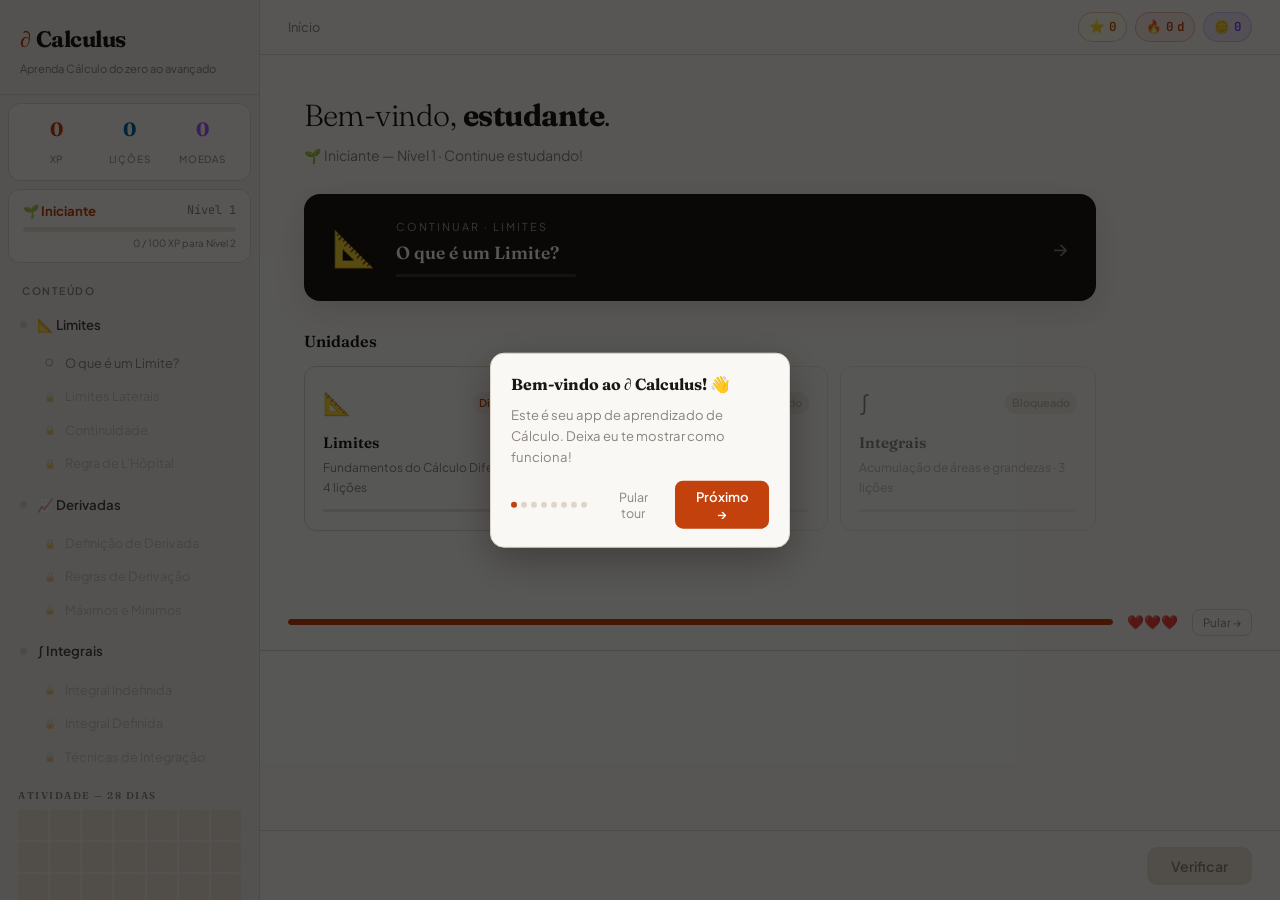
==== commit 29ce6ce9: "v3" ====
--- a/index.html
+++ b/index.html
@@ -1,13 +1,23 @@
 <!DOCTYPE html>
-<html lang="pt-BR">
+<html lang="pt-BR" data-theme="light" data-base="light">
 <head>
 <meta charset="UTF-8">
-<meta name="viewport" content="width=device-width, initial-scale=1.0">
+<meta name="viewport" content="width=device-width, initial-scale=1.0, maximum-scale=1.0">
 <title>∂ Calculus — Aprenda Cálculo</title>
 <link rel="preconnect" href="https://fonts.googleapis.com">
 <link href="https://fonts.googleapis.com/css2?family=Fraunces:ital,opsz,wght@0,9..144,300;0,9..144,600;0,9..144,700;1,9..144,300&family=JetBrains+Mono:wght@400;500;700&family=Plus+Jakarta+Sans:wght@300;400;500;600&display=swap" rel="stylesheet">
 <style>
+/* ══════════════════════════════════════════
+   THEME SYSTEM — light base
+   ══════════════════════════════════════════ */
 :root {
+  --accent: #c2410c;
+  --accent-h: 18;
+  --accent-s: 77%;
+  --accent-l: 41%;
+}
+
+[data-base="light"] {
   --ink: #1a1814;
   --ink2: #4a4540;
   --ink3: #8a847e;
@@ -15,17 +25,44 @@
   --paper2: #f2ede5;
   --paper3: #e8e0d4;
   --line: #ddd5c8;
-  --accent: #c2410c;
-  --accent-bg: #fff3ee;
+  --accent-bg: color-mix(in srgb, var(--accent) 10%, white);
   --accent2: #0369a1;
   --accent2-bg: #f0f9ff;
   --green: #15803d;
   --green-bg: #f0fdf4;
   --gold: #b45309;
   --gold-bg: #fffbeb;
-  --radius: 12px;
-  --shadow: 0 2px 12px rgba(26,24,20,0.08);
-  --shadow-lg: 0 8px 32px rgba(26,24,20,0.12);
+  --sidebar-bg: var(--paper2);
+  --topbar-bg: var(--paper);
+  --card-bg: var(--paper);
+  --modal-bg: var(--paper);
+  --input-bg: var(--paper);
+  --formula-bg: #1a1814;
+  --formula-text: #e8dfd0;
+}
+
+[data-base="dark"] {
+  --ink: #f0ece4;
+  --ink2: #c8c0b4;
+  --ink3: #7a7268;
+  --paper: #16140f;
+  --paper2: #1e1c16;
+  --paper3: #28251e;
+  --line: #3a3730;
+  --accent-bg: color-mix(in srgb, var(--accent) 18%, #16140f);
+  --accent2: #38bdf8;
+  --accent2-bg: #0c1a26;
+  --green: #4ade80;
+  --green-bg: #0a1f10;
+  --gold: #fbbf24;
+  --gold-bg: #1a1200;
+  --sidebar-bg: var(--paper2);
+  --topbar-bg: var(--paper2);
+  --card-bg: var(--paper2);
+  --modal-bg: var(--paper2);
+  --input-bg: var(--paper3);
+  --formula-bg: #0a0906;
+  --formula-text: #e8dfd0;
 }
 
 * { box-sizing: border-box; margin: 0; padding: 0; }
@@ -36,6 +73,7 @@
   color: var(--ink);
   min-height: 100vh;
   line-height: 1.6;
+  transition: background 0.3s, color 0.3s;
 }
 
 /* ─── LAYOUT ─── */
@@ -47,7 +85,7 @@
 
 /* ─── SIDEBAR ─── */
 .sidebar {
-  background: var(--paper2);
+  background: var(--sidebar-bg);
   border-right: 1px solid var(--line);
   display: flex;
   flex-direction: column;
@@ -56,65 +94,119 @@
   height: 100vh;
   overflow-y: auto;
   padding: 0 0 20px;
+  transition: background 0.3s, border-color 0.3s;
+  z-index: 100;
 }
 
 .sidebar-brand {
-  padding: 28px 24px 20px;
+  padding: 22px 20px 16px;
   border-bottom: 1px solid var(--line);
   margin-bottom: 8px;
+  display: flex;
+  align-items: center;
+  justify-content: space-between;
 }
 
 .brand-name {
   font-family: 'Fraunces', serif;
-  font-size: 1.5rem;
+  font-size: 1.4rem;
   font-weight: 700;
   color: var(--ink);
   letter-spacing: -0.5px;
   display: flex;
   align-items: baseline;
-  gap: 6px;
-}
-.brand-name .symbol {
-  color: var(--accent);
-  font-style: italic;
-}
-.brand-sub {
-  font-size: 0.75rem;
+  gap: 5px;
+}
+.brand-name .symbol { color: var(--accent); font-style: italic; }
+.brand-sub { font-size: 0.7rem; color: var(--ink3); margin-top: 2px; }
+
+.sidebar-close-btn {
+  display: none;
+  background: none;
+  border: none;
   color: var(--ink3);
-  margin-top: 2px;
-  font-weight: 400;
-}
+  font-size: 1.3rem;
+  cursor: pointer;
+  padding: 4px;
+  border-radius: 6px;
+  transition: background 0.15s;
+}
+.sidebar-close-btn:hover { background: var(--paper3); }
 
 /* PROGRESS OVERVIEW */
 .sidebar-stats {
   display: grid;
-  grid-template-columns: 1fr 1fr;
-  gap: 8px;
-  padding: 12px 16px;
+  grid-template-columns: 1fr 1fr 1fr;
+  gap: 6px;
+  padding: 10px 14px;
   margin: 0 8px 8px;
-  background: var(--paper);
-  border-radius: var(--radius);
+  background: var(--card-bg);
+  border-radius: 12px;
   border: 1px solid var(--line);
 }
 .stat-item { text-align: center; }
 .stat-val {
   font-family: 'Fraunces', serif;
-  font-size: 1.4rem;
+  font-size: 1.2rem;
   font-weight: 700;
   color: var(--ink);
   display: block;
 }
 .stat-val.orange { color: var(--accent); }
 .stat-val.blue { color: var(--accent2); }
-.stat-lbl { font-size: 0.68rem; color: var(--ink3); text-transform: uppercase; letter-spacing: 0.8px; }
+.stat-val.purple { color: #a855f7; }
+.stat-lbl { font-size: 0.62rem; color: var(--ink3); text-transform: uppercase; letter-spacing: 0.8px; }
+
+/* LEVEL BADGE */
+.level-badge-wrap {
+  margin: 0 8px 10px;
+  padding: 10px 14px;
+  background: var(--card-bg);
+  border-radius: 12px;
+  border: 1px solid var(--line);
+}
+.level-badge-row {
+  display: flex;
+  align-items: center;
+  justify-content: space-between;
+  margin-bottom: 6px;
+}
+.level-name {
+  font-weight: 700;
+  font-size: 0.82rem;
+  color: var(--accent);
+}
+.level-num {
+  font-family: 'JetBrains Mono', monospace;
+  font-size: 0.75rem;
+  color: var(--ink3);
+}
+.level-bar-wrap {
+  height: 5px;
+  background: var(--paper3);
+  border-radius: 100px;
+  overflow: hidden;
+}
+.level-bar-fill {
+  height: 100%;
+  background: var(--accent);
+  border-radius: 100px;
+  transition: width 0.5s cubic-bezier(.4,0,.2,1);
+}
+.level-xp-label {
+  font-size: 0.62rem;
+  color: var(--ink3);
+  margin-top: 4px;
+  text-align: right;
+}
 
 /* NAV UNITS */
 .nav-section-label {
-  font-size: 0.68rem;
+  font-size: 0.65rem;
   text-transform: uppercase;
   letter-spacing: 1.5px;
   color: var(--ink3);
-  padding: 12px 24px 6px;
+  padding: 10px 22px 5px;
   font-weight: 600;
 }
 
@@ -124,30 +216,28 @@
   display: flex;
   align-items: center;
   gap: 10px;
-  padding: 10px 14px;
+  padding: 9px 12px;
   border-radius: 10px;
   cursor: pointer;
   transition: background 0.15s;
-  font-size: 0.85rem;
+  font-size: 0.83rem;
   font-weight: 600;
   color: var(--ink2);
 }
 .nav-unit-header:hover { background: var(--paper3); }
-.nav-unit-header.open { color: var(--ink); }
 
 .unit-dot {
-  width: 8px; height: 8px;
+  width: 7px; height: 7px;
   border-radius: 50%;
   background: var(--line);
   flex-shrink: 0;
-  transition: background 0.2s;
 }
 .unit-dot.done { background: var(--green); }
 .unit-dot.active { background: var(--accent); }
 
 .nav-lessons {
   display: none;
-  padding: 4px 0 4px 28px;
+  padding: 3px 0 3px 24px;
   flex-direction: column;
   gap: 1px;
 }
@@ -157,26 +247,46 @@
   display: flex;
   align-items: center;
   gap: 8px;
-  padding: 7px 12px;
+  padding: 6px 10px;
   border-radius: 8px;
   cursor: pointer;
-  font-size: 0.82rem;
+  font-size: 0.8rem;
   color: var(--ink3);
   transition: all 0.15s;
 }
 .nav-lesson:hover { background: var(--paper3); color: var(--ink2); }
 .nav-lesson.active { background: var(--accent-bg); color: var(--accent); font-weight: 600; }
 .nav-lesson.done { color: var(--ink2); }
-.nav-lesson.locked { opacity: 0.4; cursor: not-allowed; pointer-events: none; }
-
-.lesson-status {
-  width: 16px; height: 16px;
-  flex-shrink: 0;
+.nav-lesson.locked { opacity: 0.4; cursor: not-allowed; }
+
+.lesson-status { width: 15px; height: 15px; flex-shrink: 0; display: flex; align-items: center; justify-content: center; font-size: 0.6rem; }
+
+/* Sidebar bottom buttons */
+.sidebar-bottom {
+  margin-top: auto;
+  padding: 8px;
+  display: flex;
+  flex-direction: column;
+  gap: 2px;
+}
+.sidebar-btn {
   display: flex;
   align-items: center;
-  justify-content: center;
-  font-size: 0.65rem;
-}
+  gap: 8px;
+  padding: 9px 12px;
+  border-radius: 9px;
+  cursor: pointer;
+  font-size: 0.8rem;
+  color: var(--ink3);
+  transition: all 0.15s;
+  border: none;
+  background: none;
+  width: 100%;
+  font-family: 'Plus Jakarta Sans', sans-serif;
+  text-align: left;
+}
+.sidebar-btn:hover { background: var(--paper3); color: var(--ink2); }
+.sidebar-btn.active-btn { color: var(--accent); background: var(--accent-bg); }
 
 /* ─── MAIN ─── */
 .main {
@@ -187,806 +297,557 @@
 
 /* TOP BAR */
 .topbar {
-  background: var(--paper);
+  background: var(--topbar-bg);
   border-bottom: 1px solid var(--line);
-  padding: 14px 32px;
+  padding: 12px 28px;
   display: flex;
   align-items: center;
   justify-content: space-between;
   position: sticky;
   top: 0;
   z-index: 50;
-}
+  transition: background 0.3s, border-color 0.3s;
+}
+
+.topbar-left { display: flex; align-items: center; gap: 10px; }
+
+.mobile-menu-btn {
+  display: none;
+  background: none;
+  border: none;
+  font-size: 1.3rem;
+  cursor: pointer;
+  color: var(--ink2);
+  padding: 4px 6px;
+  border-radius: 6px;
+  transition: background 0.15s;
+}
+.mobile-menu-btn:hover { background: var(--paper3); }
 
 .topbar-breadcrumb {
-  font-size: 0.82rem;
+  font-size: 0.8rem;
   color: var(--ink3);
   display: flex;
   align-items: center;
-  gap: 6px;
-}
-.topbar-breadcrumb .crumb-active {
-  color: var(--ink);
-  font-weight: 500;
-}
-
-.topbar-right { display: flex; align-items: center; gap: 12px; }
-
-.xp-pill {
+  gap: 5px;
+}
+.crumb-active { color: var(--ink); font-weight: 500; }
+
+.topbar-right { display: flex; align-items: center; gap: 8px; flex-wrap: wrap; }
+
+.xp-pill, .streak-pill, .coins-pill {
   display: flex;
   align-items: center;
-  gap: 5px;
-  background: var(--gold-bg);
-  border: 1px solid #fde68a;
+  gap: 4px;
   border-radius: 100px;
-  padding: 4px 12px;
-  font-size: 0.8rem;
+  padding: 4px 10px;
+  font-size: 0.78rem;
   font-weight: 600;
-  color: var(--gold);
   font-family: 'JetBrains Mono', monospace;
-}
-.streak-pill {
-  display: flex;
-  align-items: center;
-  gap: 5px;
-  background: var(--accent-bg);
-  border: 1px solid #fed7aa;
-  border-radius: 100px;
-  padding: 4px 12px;
-  font-size: 0.8rem;
-  font-weight: 600;
-  color: var(--accent);
-  font-family: 'JetBrains Mono', monospace;
-}
-
-/* ─── CONTENT VIEWS ─── */
+  white-space: nowrap;
+}
+.xp-pill { background: var(--gold-bg); border: 1px solid color-mix(in srgb, var(--gold) 30%, transparent); color: var(--gold); }
+.streak-pill { background: var(--accent-bg); border: 1px solid color-mix(in srgb, var(--accent) 30%, transparent); color: var(--accent); }
+.coins-pill { background: color-mix(in srgb, #7c3aed 10%, var(--paper)); border: 1px solid color-mix(in srgb, #7c3aed 25%, transparent); color: #7c3aed; }
+
+/* ─── VIEWS ─── */
 .view { display: none; }
 .view.active { display: block; }
 
 /* HOME */
-.home-view {
-  padding: 40px 48px;
-  max-width: 860px;
-}
+.home-view { padding: 36px 44px; max-width: 880px; }
 
 .home-greeting {
   font-family: 'Fraunces', serif;
-  font-size: 2rem;
+  font-size: 1.9rem;
   font-weight: 300;
-  color: var(--ink);
   letter-spacing: -0.5px;
   margin-bottom: 4px;
 }
 .home-greeting strong { font-weight: 700; }
-
-.home-sub { color: var(--ink3); font-size: 0.9rem; margin-bottom: 32px; }
-
-/* CONTINUE CARD */
+.home-sub { color: var(--ink3); font-size: 0.88rem; margin-bottom: 28px; }
+
 .continue-card {
   background: var(--ink);
   color: var(--paper);
   border-radius: 16px;
-  padding: 28px 32px;
-  margin-bottom: 32px;
+  padding: 24px 28px;
+  margin-bottom: 28px;
   display: flex;
   align-items: center;
-  gap: 24px;
+  gap: 20px;
   cursor: pointer;
   transition: transform 0.2s, box-shadow 0.2s;
-  box-shadow: var(--shadow-lg);
-}
-.continue-card:hover { transform: translateY(-2px); box-shadow: 0 12px 40px rgba(26,24,20,0.2); }
-
-.continue-icon {
-  font-size: 2.5rem;
-  flex-shrink: 0;
-}
-.continue-info { flex: 1; }
-.continue-tag {
-  font-size: 0.72rem;
-  text-transform: uppercase;
-  letter-spacing: 2px;
-  opacity: 0.6;
-  margin-bottom: 4px;
-}
-.continue-title {
-  font-family: 'Fraunces', serif;
-  font-size: 1.2rem;
-  font-weight: 600;
-  margin-bottom: 8px;
-}
-.continue-prog-wrap {
-  height: 4px;
-  background: rgba(255,255,255,0.15);
-  border-radius: 100px;
-  width: 200px;
-}
-.continue-prog-fill {
-  height: 100%;
-  background: var(--paper);
-  border-radius: 100px;
-  transition: width 0.5s;
-}
-.continue-arrow {
-  font-size: 1.5rem;
-  opacity: 0.5;
-}
-
-/* UNITS OVERVIEW */
+  box-shadow: 0 8px 32px rgba(26,24,20,0.12);
+}
+.continue-card:hover { transform: translateY(-2px); box-shadow: 0 14px 40px rgba(26,24,20,0.2); }
+.continue-icon { font-size: 2.2rem; flex-shrink: 0; }
+.continue-info { flex: 1; min-width: 0; }
+.continue-tag { font-size: 0.68rem; text-transform: uppercase; letter-spacing: 2px; opacity: 0.6; margin-bottom: 3px; }
+.continue-title { font-family: 'Fraunces', serif; font-size: 1.1rem; font-weight: 600; margin-bottom: 7px; }
+.continue-prog-wrap { height: 3px; background: rgba(255,255,255,0.15); border-radius: 100px; width: 180px; max-width: 100%; }
+.continue-prog-fill { height: 100%; background: var(--paper); border-radius: 100px; transition: width 0.5s; }
+.continue-arrow { font-size: 1.3rem; opacity: 0.5; flex-shrink: 0; }
+
 .units-grid {
   display: grid;
-  grid-template-columns: repeat(auto-fill, minmax(240px, 1fr));
-  gap: 14px;
-  margin-bottom: 32px;
+  grid-template-columns: repeat(auto-fill, minmax(220px, 1fr));
+  gap: 12px;
+  margin-bottom: 28px;
 }
 
 .unit-card {
-  background: var(--paper);
+  background: var(--card-bg);
   border: 1px solid var(--line);
-  border-radius: var(--radius);
-  padding: 20px;
+  border-radius: 12px;
+  padding: 18px;
   cursor: pointer;
   transition: all 0.15s;
 }
-.unit-card:hover { border-color: var(--ink3); box-shadow: var(--shadow); }
+.unit-card:hover { border-color: var(--ink3); box-shadow: 0 2px 12px rgba(26,24,20,0.08); }
 .unit-card.locked { opacity: 0.5; cursor: not-allowed; pointer-events: none; }
-
-.unit-card-header {
-  display: flex;
-  align-items: center;
-  justify-content: space-between;
-  margin-bottom: 12px;
-}
-.unit-emoji { font-size: 1.5rem; }
-.unit-badge {
-  font-size: 0.7rem;
-  padding: 3px 8px;
-  border-radius: 100px;
-  font-weight: 600;
-}
+.unit-card-header { display: flex; align-items: center; justify-content: space-between; margin-bottom: 10px; }
+.unit-emoji { font-size: 1.4rem; }
+.unit-badge { font-size: 0.68rem; padding: 2px 7px; border-radius: 100px; font-weight: 600; }
 .unit-badge.done { background: var(--green-bg); color: var(--green); }
 .unit-badge.progress { background: var(--accent-bg); color: var(--accent); }
 .unit-badge.locked-b { background: var(--paper3); color: var(--ink3); }
-
-.unit-card-title {
-  font-family: 'Fraunces', serif;
-  font-size: 1rem;
-  font-weight: 600;
-  margin-bottom: 4px;
-}
-.unit-card-sub { font-size: 0.78rem; color: var(--ink3); margin-bottom: 14px; }
-
-.unit-prog-bar {
-  height: 4px;
-  background: var(--paper3);
-  border-radius: 100px;
-  overflow: hidden;
-}
-.unit-prog-fill {
-  height: 100%;
-  background: var(--accent);
-  border-radius: 100px;
-  transition: width 0.5s;
-}
+.unit-card-title { font-family: 'Fraunces', serif; font-size: 0.95rem; font-weight: 600; margin-bottom: 3px; }
+.unit-card-sub { font-size: 0.75rem; color: var(--ink3); margin-bottom: 12px; }
+.unit-prog-bar { height: 3px; background: var(--paper3); border-radius: 100px; overflow: hidden; }
+.unit-prog-fill { height: 100%; background: var(--accent); border-radius: 100px; transition: width 0.5s; }
 .unit-prog-fill.done { background: var(--green); }
 
-/* RECENT ACTIVITY */
-.section-title {
-  font-family: 'Fraunces', serif;
-  font-size: 1.1rem;
-  font-weight: 600;
-  margin-bottom: 14px;
-  color: var(--ink);
-}
+.section-title { font-family: 'Fraunces', serif; font-size: 1rem; font-weight: 600; margin-bottom: 12px; color: var(--ink); }
 
 /* ─── LESSON VIEW ─── */
-.lesson-view {
-  padding: 0;
-  flex: 1;
-  display: flex;
-  flex-direction: column;
-}
+.lesson-view { padding: 0; flex: 1; display: flex; flex-direction: column; }
 
 .lesson-top {
-  padding: 16px 32px;
+  padding: 14px 28px;
   border-bottom: 1px solid var(--line);
   display: flex;
   align-items: center;
-  gap: 16px;
-  background: var(--paper);
-}
-
-.lesson-prog-wrap {
-  flex: 1;
-  height: 6px;
-  background: var(--paper3);
-  border-radius: 100px;
-  overflow: hidden;
-}
-.lesson-prog-fill {
-  height: 100%;
-  background: var(--accent);
-  border-radius: 100px;
-  transition: width 0.4s cubic-bezier(.4,0,.2,1);
-}
-
-.lives { display: flex; gap: 3px; font-size: 0.9rem; }
+  gap: 14px;
+  background: var(--topbar-bg);
+  transition: background 0.3s;
+}
+
+.btn-skip-lesson {
+  background: none;
+  border: 1px solid var(--line);
+  border-radius: 8px;
+  padding: 5px 10px;
+  font-size: 0.72rem;
+  color: var(--ink3);
+  cursor: pointer;
+  font-family: 'Plus Jakarta Sans', sans-serif;
+  transition: all 0.15s;
+  white-space: nowrap;
+  flex-shrink: 0;
+}
+.btn-skip-lesson:hover { border-color: var(--ink3); color: var(--ink2); }
+
+.lesson-prog-wrap { flex: 1; height: 6px; background: var(--paper3); border-radius: 100px; overflow: hidden; }
+.lesson-prog-fill { height: 100%; background: var(--accent); border-radius: 100px; transition: width 0.4s cubic-bezier(.4,0,.2,1); }
+
+.lives { display: flex; gap: 2px; font-size: 0.85rem; flex-shrink: 0; }
 
 .lesson-body {
   flex: 1;
   display: flex;
   align-items: flex-start;
   justify-content: center;
-  padding: 40px 24px;
+  padding: 36px 20px;
   overflow-y: auto;
 }
 
 /* THEORY CARD */
-.theory-card {
-  max-width: 680px;
-  width: 100%;
-  animation: fadeUp 0.3s ease;
-}
-
-.theory-header {
-  margin-bottom: 28px;
-}
-.theory-tag {
-  display: inline-block;
-  font-size: 0.7rem;
-  text-transform: uppercase;
-  letter-spacing: 2px;
-  color: var(--accent2);
-  font-weight: 600;
-  margin-bottom: 8px;
-}
-.theory-title {
-  font-family: 'Fraunces', serif;
-  font-size: 1.8rem;
-  font-weight: 700;
-  color: var(--ink);
-  letter-spacing: -0.5px;
-  line-height: 1.2;
-}
-
-.theory-block { margin-bottom: 24px; }
-.theory-block h3 {
-  font-size: 0.9rem;
-  font-weight: 600;
-  color: var(--ink2);
-  text-transform: uppercase;
-  letter-spacing: 0.8px;
-  margin-bottom: 10px;
-}
-.theory-block p {
+.theory-card { max-width: 680px; width: 100%; animation: fadeUp 0.3s ease; }
+.theory-header { margin-bottom: 24px; }
+.theory-tag { display: inline-block; font-size: 0.68rem; text-transform: uppercase; letter-spacing: 2px; color: var(--accent2); font-weight: 600; margin-bottom: 6px; }
+.theory-title { font-family: 'Fraunces', serif; font-size: 1.7rem; font-weight: 700; letter-spacing: -0.5px; line-height: 1.2; }
+
+.theory-block { margin-bottom: 20px; }
+.theory-block h3 { font-size: 0.85rem; font-weight: 600; color: var(--ink2); text-transform: uppercase; letter-spacing: 0.8px; margin-bottom: 8px; }
+.theory-block p { font-size: 0.93rem; color: var(--ink2); line-height: 1.8; font-weight: 300; }
+.theory-block p strong { font-weight: 600; color: var(--ink); }
+
+.formula-box {
+  background: var(--formula-bg);
+  color: var(--formula-text);
+  border-radius: 12px;
+  padding: 18px 24px;
+  font-family: 'JetBrains Mono', monospace;
   font-size: 0.95rem;
-  color: var(--ink2);
-  line-height: 1.8;
-  font-weight: 300;
-}
-.theory-block p strong { font-weight: 600; color: var(--ink); }
-
-.formula-box {
-  background: var(--ink);
-  color: #e8dfd0;
-  border-radius: 12px;
-  padding: 20px 28px;
-  font-family: 'JetBrains Mono', monospace;
-  font-size: 1.05rem;
   line-height: 1.7;
   white-space: pre-wrap;
-  margin: 16px 0;
+  margin: 14px 0;
   letter-spacing: 0.3px;
 }
-.formula-box .comment { color: #6e6860; }
-.formula-box .keyword { color: #f97316; }
-.formula-box .value { color: #86efac; }
+
+/* Theory image */
+.theory-image-wrap {
+  margin: 14px 0;
+  border-radius: 12px;
+  overflow: hidden;
+  border: 1px solid var(--line);
+}
+.theory-image-wrap img {
+  width: 100%;
+  display: block;
+  max-height: 320px;
+  object-fit: contain;
+  background: var(--paper2);
+}
+.theory-image-caption {
+  padding: 8px 14px;
+  font-size: 0.75rem;
+  color: var(--ink3);
+  background: var(--paper2);
+  border-top: 1px solid var(--line);
+  font-style: italic;
+}
+
+/* Theory video embed */
+.theory-video-wrap {
+  margin: 14px 0;
+  border-radius: 12px;
+  overflow: hidden;
+  border: 1px solid var(--line);
+  background: #000;
+  position: relative;
+  aspect-ratio: 16/9;
+}
+.theory-video-wrap iframe {
+  width: 100%;
+  height: 100%;
+  border: none;
+  display: block;
+}
+.theory-video-caption {
+  padding: 8px 14px;
+  font-size: 0.75rem;
+  color: var(--ink3);
+  background: var(--paper2);
+  border-top: 1px solid var(--line);
+  font-style: italic;
+}
 
 .callout {
   display: flex;
-  gap: 12px;
+  gap: 10px;
   background: var(--accent2-bg);
   border-left: 3px solid var(--accent2);
   border-radius: 0 10px 10px 0;
-  padding: 14px 18px;
-  margin: 16px 0;
-}
-.callout-icon { font-size: 1rem; flex-shrink: 0; margin-top: 1px; }
-.callout-text { font-size: 0.88rem; color: var(--accent2); line-height: 1.6; }
-
-.callout.warn {
-  background: var(--gold-bg);
-  border-left-color: var(--gold);
-}
+  padding: 12px 16px;
+  margin: 14px 0;
+}
+.callout-icon { font-size: 0.95rem; flex-shrink: 0; margin-top: 1px; }
+.callout-text { font-size: 0.85rem; color: var(--accent2); line-height: 1.6; }
+.callout.warn { background: var(--gold-bg); border-left-color: var(--gold); }
 .callout.warn .callout-text { color: var(--gold); }
-
-.callout.tip {
-  background: var(--green-bg);
-  border-left-color: var(--green);
-}
+.callout.tip { background: var(--green-bg); border-left-color: var(--green); }
 .callout.tip .callout-text { color: var(--green); }
 
-/* EXAMPLE BOX */
-.example-box {
-  border: 1px solid var(--line);
-  border-radius: 12px;
-  overflow: hidden;
-  margin: 16px 0;
-}
-.example-header {
-  background: var(--paper3);
-  padding: 8px 16px;
-  font-size: 0.75rem;
-  font-weight: 600;
-  text-transform: uppercase;
-  letter-spacing: 1px;
-  color: var(--ink3);
-}
-.example-body {
-  padding: 16px;
-  font-size: 0.9rem;
-  line-height: 1.7;
-  color: var(--ink2);
-}
-.example-body code {
-  font-family: 'JetBrains Mono', monospace;
-  background: var(--paper3);
-  padding: 1px 5px;
-  border-radius: 4px;
-  font-size: 0.85em;
-}
+.example-box { border: 1px solid var(--line); border-radius: 12px; overflow: hidden; margin: 14px 0; }
+.example-header { background: var(--paper3); padding: 7px 14px; font-size: 0.72rem; font-weight: 600; text-transform: uppercase; letter-spacing: 1px; color: var(--ink3); }
+.example-body { padding: 14px; font-size: 0.87rem; line-height: 1.7; color: var(--ink2); }
+.example-body code { font-family: 'JetBrains Mono', monospace; background: var(--paper3); padding: 1px 5px; border-radius: 4px; font-size: 0.85em; }
 
 /* QUESTION CARD */
-.question-card {
-  max-width: 620px;
-  width: 100%;
-  animation: fadeUp 0.3s ease;
-}
-
-.question-card .q-number {
-  font-size: 0.75rem;
-  text-transform: uppercase;
-  letter-spacing: 2px;
-  color: var(--ink3);
-  margin-bottom: 20px;
-  display: flex;
-  align-items: center;
-  gap: 8px;
-}
-.q-number::after {
-  content: '';
-  flex: 1;
-  height: 1px;
-  background: var(--line);
-}
-
-.q-formula {
-  background: var(--ink);
-  color: #e8dfd0;
-  border-radius: 12px;
-  padding: 18px 24px;
-  font-family: 'JetBrains Mono', monospace;
-  font-size: 1rem;
-  line-height: 1.6;
-  margin-bottom: 20px;
-  white-space: pre-wrap;
-}
-
-.q-stem {
-  font-size: 1.05rem;
-  color: var(--ink);
-  margin-bottom: 24px;
-  line-height: 1.7;
-  font-weight: 300;
-}
+.question-card { max-width: 620px; width: 100%; animation: fadeUp 0.3s ease; }
+.q-number { font-size: 0.72rem; text-transform: uppercase; letter-spacing: 2px; color: var(--ink3); margin-bottom: 18px; display: flex; align-items: center; gap: 8px; }
+.q-number::after { content: ''; flex: 1; height: 1px; background: var(--line); }
+.q-formula { background: var(--formula-bg); color: var(--formula-text); border-radius: 12px; padding: 16px 20px; font-family: 'JetBrains Mono', monospace; font-size: 0.93rem; line-height: 1.6; margin-bottom: 18px; white-space: pre-wrap; }
+.q-stem { font-size: 1rem; color: var(--ink); margin-bottom: 22px; line-height: 1.7; font-weight: 300; }
 .q-stem strong { font-weight: 600; }
 
-/* MCQ OPTIONS */
-.options { display: flex; flex-direction: column; gap: 8px; }
-
-.option {
-  display: flex;
-  align-items: center;
-  gap: 14px;
-  background: var(--paper);
-  border: 1.5px solid var(--line);
-  border-radius: 10px;
-  padding: 12px 16px;
-  cursor: pointer;
-  transition: all 0.15s;
-  font-size: 0.92rem;
-  color: var(--ink2);
-}
-.option:hover:not(.disabled) {
-  border-color: var(--accent);
-  color: var(--ink);
-  background: var(--accent-bg);
-}
-.option.selected {
-  border-color: var(--accent);
-  background: var(--accent-bg);
-  color: var(--ink);
-}
-.option.correct {
-  border-color: var(--green);
-  background: var(--green-bg);
-  color: var(--green);
-}
-.option.wrong {
-  border-color: #ef4444;
-  background: #fef2f2;
-  color: #dc2626;
-}
+.options { display: flex; flex-direction: column; gap: 7px; }
+.option { display: flex; align-items: center; gap: 12px; background: var(--input-bg); border: 1.5px solid var(--line); border-radius: 10px; padding: 11px 14px; cursor: pointer; transition: all 0.15s; font-size: 0.9rem; color: var(--ink2); }
+.option:hover:not(.disabled) { border-color: var(--accent); color: var(--ink); background: var(--accent-bg); }
+.option.selected { border-color: var(--accent); background: var(--accent-bg); color: var(--ink); }
+.option.correct { border-color: var(--green); background: var(--green-bg); color: var(--green); }
+.option.wrong { border-color: #ef4444; background: color-mix(in srgb, #ef4444 8%, var(--paper)); color: #ef4444; }
 .option.disabled { cursor: default; }
-
-.opt-letter {
-  width: 28px; height: 28px;
-  border-radius: 7px;
-  background: var(--paper3);
-  display: flex;
-  align-items: center;
-  justify-content: center;
-  font-size: 0.75rem;
-  font-weight: 700;
-  font-family: 'JetBrains Mono', monospace;
-  flex-shrink: 0;
-  transition: all 0.15s;
-}
-.option.selected .opt-letter { background: rgba(194,65,12,0.15); }
-.option.correct .opt-letter { background: rgba(21,128,61,0.15); }
-.option.wrong .opt-letter { background: rgba(220,38,38,0.12); }
-
-/* INPUT QUESTION */
+.opt-letter { width: 26px; height: 26px; border-radius: 7px; background: var(--paper3); display: flex; align-items: center; justify-content: center; font-size: 0.72rem; font-weight: 700; font-family: 'JetBrains Mono', monospace; flex-shrink: 0; transition: all 0.15s; }
+.option.selected .opt-letter { background: color-mix(in srgb, var(--accent) 20%, transparent); }
+.option.correct .opt-letter { background: color-mix(in srgb, var(--green) 20%, transparent); }
+.option.wrong .opt-letter { background: color-mix(in srgb, #ef4444 15%, transparent); }
+
 .input-area { margin-top: 4px; }
-.input-label { font-size: 0.8rem; color: var(--ink3); margin-bottom: 8px; }
+.input-label { font-size: 0.78rem; color: var(--ink3); margin-bottom: 6px; }
 .q-input-row { display: flex; gap: 10px; }
-
-.q-input {
-  flex: 1;
-  background: var(--paper);
-  border: 1.5px solid var(--line);
-  border-radius: 10px;
-  padding: 12px 16px;
-  font-size: 0.95rem;
-  font-family: 'JetBrains Mono', monospace;
-  color: var(--ink);
-  outline: none;
-  transition: border-color 0.15s;
-}
+.q-input { flex: 1; background: var(--input-bg); border: 1.5px solid var(--line); border-radius: 10px; padding: 11px 14px; font-size: 0.93rem; font-family: 'JetBrains Mono', monospace; color: var(--ink); outline: none; transition: border-color 0.15s; }
 .q-input:focus { border-color: var(--accent); }
 .q-input.correct { border-color: var(--green); background: var(--green-bg); }
-.q-input.wrong { border-color: #ef4444; background: #fef2f2; }
+.q-input.wrong { border-color: #ef4444; background: color-mix(in srgb, #ef4444 5%, var(--paper)); }
 .q-input:disabled { cursor: not-allowed; opacity: 0.8; }
 
-/* ORDERING QUESTION */
-.order-items { display: flex; flex-direction: column; gap: 6px; }
-.order-item {
-  display: flex;
-  align-items: center;
-  gap: 12px;
-  background: var(--paper);
-  border: 1.5px solid var(--line);
-  border-radius: 10px;
-  padding: 11px 16px;
-  font-size: 0.88rem;
-  font-family: 'JetBrains Mono', monospace;
-  color: var(--ink2);
-  cursor: grab;
-  user-select: none;
-  transition: all 0.15s;
-}
-.order-item:hover { border-color: var(--ink3); color: var(--ink); }
-.order-item.dragging { opacity: 0.5; border-color: var(--accent); }
-.order-item.drag-over { border-color: var(--accent); background: var(--accent-bg); }
-.order-handle { color: var(--ink3); font-size: 0.75rem; cursor: grab; }
-
-/* MATCH QUESTION */
-.match-container { display: grid; grid-template-columns: 1fr 1fr; gap: 16px; }
-.match-col-title { font-size: 0.75rem; text-transform: uppercase; letter-spacing: 1px; color: var(--ink3); margin-bottom: 8px; font-weight: 600; }
-.match-items { display: flex; flex-direction: column; gap: 6px; }
-.match-item {
-  padding: 10px 14px;
-  border: 1.5px solid var(--line);
-  border-radius: 9px;
-  font-size: 0.85rem;
-  font-family: 'JetBrains Mono', monospace;
-  cursor: pointer;
-  transition: all 0.15s;
-  color: var(--ink2);
-  background: var(--paper);
-}
-.match-item:hover:not(.matched) { border-color: var(--accent); background: var(--accent-bg); }
-.match-item.selected { border-color: var(--accent); background: var(--accent-bg); color: var(--accent); }
-.match-item.matched { border-color: var(--green); background: var(--green-bg); color: var(--green); cursor: default; }
-.match-item.wrong-match { border-color: #ef4444; background: #fef2f2; color: #dc2626; }
-
 /* FEEDBACK BAR */
-.feedback-bar {
-  padding: 16px 32px;
-  border-top: 1px solid var(--line);
-  display: flex;
-  align-items: center;
-  gap: 16px;
-  background: var(--paper);
-  min-height: 72px;
-  transition: background 0.2s, border-color 0.2s;
-}
-.feedback-bar.correct { background: var(--green-bg); border-top-color: #bbf7d0; }
-.feedback-bar.wrong { background: #fef2f2; border-top-color: #fecaca; }
-
-.fb-content { flex: 1; }
-.fb-title {
-  font-weight: 700;
-  font-size: 0.95rem;
-  margin-bottom: 2px;
-}
+.feedback-bar { padding: 14px 28px; border-top: 1px solid var(--line); display: flex; align-items: center; gap: 14px; background: var(--topbar-bg); min-height: 70px; transition: background 0.2s, border-color 0.2s; }
+.feedback-bar.correct { background: var(--green-bg); border-top-color: color-mix(in srgb, var(--green) 40%, transparent); }
+.feedback-bar.wrong { background: color-mix(in srgb, #ef4444 6%, var(--paper)); border-top-color: color-mix(in srgb, #ef4444 30%, transparent); }
+.fb-content { flex: 1; min-width: 0; }
+.fb-title { font-weight: 700; font-size: 0.9rem; margin-bottom: 2px; }
 .fb-title.correct { color: var(--green); }
-.fb-title.wrong { color: #dc2626; }
-.fb-exp { font-size: 0.83rem; color: var(--ink3); line-height: 1.5; }
+.fb-title.wrong { color: #ef4444; }
+.fb-exp { font-size: 0.8rem; color: var(--ink3); line-height: 1.5; }
 .fb-exp code { font-family: 'JetBrains Mono', monospace; font-size: 0.9em; }
 
-.btn-check {
-  padding: 11px 28px;
-  border-radius: 10px;
-  font-size: 0.9rem;
-  font-weight: 600;
-  border: none;
-  cursor: pointer;
-  transition: all 0.15s;
-  font-family: 'Plus Jakarta Sans', sans-serif;
-  white-space: nowrap;
-  flex-shrink: 0;
-}
-.btn-check.idle {
-  background: var(--paper3);
-  color: var(--ink3);
-  cursor: not-allowed;
-}
-.btn-check.ready {
-  background: var(--ink);
-  color: var(--paper);
-}
-.btn-check.ready:hover { background: var(--ink2); }
-.btn-check.next {
-  background: var(--green);
-  color: white;
-}
-.btn-check.next:hover { background: #166534; }
-.btn-check.next-wrong {
-  background: var(--ink);
-  color: var(--paper);
-}
+.btn-check { padding: 10px 24px; border-radius: 10px; font-size: 0.88rem; font-weight: 600; border: none; cursor: pointer; transition: all 0.15s; font-family: 'Plus Jakarta Sans', sans-serif; white-space: nowrap; flex-shrink: 0; }
+.btn-check.idle { background: var(--paper3); color: var(--ink3); cursor: not-allowed; }
+.btn-check.ready { background: var(--ink); color: var(--paper); }
+.btn-check.ready:hover { opacity: 0.9; }
+.btn-check.next { background: var(--green); color: white; }
+.btn-check.next-wrong { background: var(--ink); color: var(--paper); }
 
 /* COMPLETION */
-.completion-view {
-  flex: 1;
-  display: flex;
-  align-items: center;
-  justify-content: center;
-  padding: 40px;
-}
-.completion-card {
-  max-width: 480px;
-  width: 100%;
-  text-align: center;
-  animation: fadeUp 0.5s ease;
-}
-.completion-trophy {
-  font-size: 4rem;
-  margin-bottom: 20px;
-  display: block;
-  animation: trophy 0.6s cubic-bezier(.34,1.56,.64,1);
-}
-@keyframes trophy {
-  from { transform: scale(0) rotate(-15deg); opacity: 0; }
-  to { transform: scale(1) rotate(0); opacity: 1; }
-}
-.completion-title {
-  font-family: 'Fraunces', serif;
-  font-size: 2rem;
-  font-weight: 700;
-  letter-spacing: -0.5px;
-  margin-bottom: 8px;
-}
-.completion-sub { color: var(--ink3); margin-bottom: 28px; font-size: 0.9rem; }
-.completion-stats {
-  display: grid;
-  grid-template-columns: repeat(3, 1fr);
-  gap: 12px;
-  margin-bottom: 28px;
-}
-.comp-stat {
-  background: var(--paper2);
-  border: 1px solid var(--line);
-  border-radius: 12px;
-  padding: 14px 8px;
-}
-.comp-stat-val {
-  font-family: 'Fraunces', serif;
-  font-size: 1.6rem;
-  font-weight: 700;
-  display: block;
-}
+.completion-view { flex: 1; display: flex; align-items: center; justify-content: center; padding: 40px 20px; }
+.completion-card { max-width: 480px; width: 100%; text-align: center; animation: fadeUp 0.5s ease; }
+.completion-trophy { font-size: 3.5rem; margin-bottom: 16px; display: block; animation: trophy 0.6s cubic-bezier(.34,1.56,.64,1); }
+@keyframes trophy { from { transform: scale(0) rotate(-15deg); opacity: 0; } to { transform: scale(1) rotate(0); opacity: 1; } }
+.completion-title { font-family: 'Fraunces', serif; font-size: 1.8rem; font-weight: 700; letter-spacing: -0.5px; margin-bottom: 6px; }
+.completion-sub { color: var(--ink3); margin-bottom: 22px; font-size: 0.88rem; }
+.completion-stats { display: grid; grid-template-columns: repeat(4, 1fr); gap: 10px; margin-bottom: 22px; }
+.comp-stat { background: var(--paper2); border: 1px solid var(--line); border-radius: 12px; padding: 12px 6px; }
+.comp-stat-val { font-family: 'Fraunces', serif; font-size: 1.4rem; font-weight: 700; display: block; }
 .comp-stat-val.gold { color: var(--gold); }
 .comp-stat-val.green { color: var(--green); }
 .comp-stat-val.blue { color: var(--accent2); }
-.comp-stat-lbl { font-size: 0.72rem; color: var(--ink3); text-transform: uppercase; letter-spacing: 0.8px; }
-
-.btn-primary {
+.comp-stat-val.purple { color: #a855f7; }
+.comp-stat-lbl { font-size: 0.67rem; color: var(--ink3); text-transform: uppercase; letter-spacing: 0.8px; }
+
+.btn-primary { background: var(--ink); color: var(--paper); padding: 12px 28px; border-radius: 10px; font-size: 0.9rem; font-weight: 600; border: none; cursor: pointer; transition: all 0.15s; font-family: 'Plus Jakarta Sans', sans-serif; display: inline-block; margin: 4px; }
+.btn-primary:hover { opacity: 0.88; }
+.btn-secondary { background: var(--paper3); color: var(--ink2); padding: 12px 28px; border-radius: 10px; font-size: 0.9rem; font-weight: 600; border: none; cursor: pointer; transition: all 0.15s; font-family: 'Plus Jakarta Sans', sans-serif; display: inline-block; margin: 4px; }
+.btn-secondary:hover { background: var(--line); }
+
+.gameover-card { max-width: 440px; width: 100%; text-align: center; animation: fadeUp 0.4s ease; }
+
+@keyframes fadeUp { from { opacity: 0; transform: translateY(16px); } to { opacity: 1; transform: translateY(0); } }
+
+/* ─── APOSTILA VIEW ─── */
+.apostila-view { padding: 36px 44px; max-width: 820px; }
+.apostila-view h1 { font-family: 'Fraunces', serif; font-size: 2rem; font-weight: 700; margin-bottom: 6px; letter-spacing: -0.5px; }
+.apostila-view .apostila-sub { color: var(--ink3); margin-bottom: 30px; font-size: 0.88rem; }
+.apostila-unit-title { font-family: 'Fraunces', serif; font-size: 1.3rem; font-weight: 700; margin: 28px 0 4px; color: var(--accent); display: flex; align-items: center; gap: 8px; }
+.apostila-lesson-title { font-size: 1rem; font-weight: 700; margin: 20px 0 12px; color: var(--ink); border-bottom: 1px solid var(--line); padding-bottom: 6px; }
+.apostila-block { margin-bottom: 16px; }
+.apostila-block h3 { font-size: 0.82rem; font-weight: 600; color: var(--ink3); text-transform: uppercase; letter-spacing: 0.8px; margin-bottom: 6px; }
+.apostila-block p { font-size: 0.9rem; color: var(--ink2); line-height: 1.8; font-weight: 300; }
+.apostila-block p strong { font-weight: 600; color: var(--ink); }
+.apostila-print-btn { display: flex; align-items: center; gap: 8px; background: var(--ink); color: var(--paper); border: none; border-radius: 10px; padding: 10px 20px; font-size: 0.85rem; font-weight: 600; cursor: pointer; font-family: 'Plus Jakarta Sans', sans-serif; margin-bottom: 28px; transition: opacity 0.15s; }
+.apostila-print-btn:hover { opacity: 0.85; }
+.apostila-toc { background: var(--card-bg); border: 1px solid var(--line); border-radius: 12px; padding: 16px 20px; margin-bottom: 28px; }
+.apostila-toc-title { font-size: 0.78rem; text-transform: uppercase; letter-spacing: 1px; color: var(--ink3); font-weight: 600; margin-bottom: 10px; }
+.apostila-toc a { display: block; font-size: 0.85rem; color: var(--accent2); text-decoration: none; padding: 3px 0; }
+.apostila-toc a:hover { text-decoration: underline; }
+
+/* ─── STORE VIEW ─── */
+.store-view { padding: 36px 44px; max-width: 880px; }
+.store-view h1 { font-family: 'Fraunces', serif; font-size: 2rem; font-weight: 700; margin-bottom: 6px; letter-spacing: -0.5px; }
+.store-sub { color: var(--ink3); margin-bottom: 28px; font-size: 0.88rem; }
+.coins-balance { display: inline-flex; align-items: center; gap: 8px; background: color-mix(in srgb, #7c3aed 12%, var(--paper)); border: 1px solid color-mix(in srgb, #7c3aed 25%, transparent); border-radius: 100px; padding: 7px 18px; font-size: 0.9rem; font-weight: 700; color: #7c3aed; font-family: 'JetBrains Mono', monospace; margin-bottom: 28px; }
+.themes-grid { display: grid; grid-template-columns: repeat(auto-fill, minmax(200px, 1fr)); gap: 14px; }
+.theme-card { background: var(--card-bg); border: 2px solid var(--line); border-radius: 14px; padding: 18px; cursor: pointer; transition: all 0.2s; position: relative; }
+.theme-card:hover { border-color: var(--ink3); transform: translateY(-2px); }
+.theme-card.active-theme { border-color: var(--accent); }
+.theme-card.unlocked-card { border-color: var(--green); }
+.theme-preview { width: 100%; height: 64px; border-radius: 8px; margin-bottom: 12px; display: flex; gap: 4px; overflow: hidden; }
+.theme-preview-panel { flex: 1; }
+.theme-card-name { font-weight: 700; font-size: 0.9rem; margin-bottom: 3px; display: flex; align-items: center; gap: 5px; }
+.theme-card-desc { font-size: 0.75rem; color: var(--ink3); margin-bottom: 10px; }
+.theme-card-price { display: flex; align-items: center; gap: 5px; font-size: 0.8rem; font-weight: 600; color: #7c3aed; font-family: 'JetBrains Mono', monospace; }
+.theme-card-price.free { color: var(--green); }
+.theme-active-badge { position: absolute; top: 10px; right: 10px; background: var(--accent); color: white; border-radius: 100px; padding: 2px 8px; font-size: 0.65rem; font-weight: 700; text-transform: uppercase; letter-spacing: 0.5px; }
+.theme-owned-badge { position: absolute; top: 10px; right: 10px; background: var(--green); color: white; border-radius: 100px; padding: 2px 8px; font-size: 0.65rem; font-weight: 700; text-transform: uppercase; letter-spacing: 0.5px; }
+.btn-buy-theme { width: 100%; background: #7c3aed; color: white; border: none; border-radius: 8px; padding: 8px 14px; font-size: 0.8rem; font-weight: 600; cursor: pointer; font-family: 'Plus Jakarta Sans', sans-serif; transition: opacity 0.15s; }
+.btn-buy-theme:hover { opacity: 0.85; }
+.btn-buy-theme:disabled { opacity: 0.4; cursor: not-allowed; }
+.btn-apply-theme { width: 100%; background: var(--accent); color: white; border: none; border-radius: 8px; padding: 8px 14px; font-size: 0.8rem; font-weight: 600; cursor: pointer; font-family: 'Plus Jakarta Sans', sans-serif; transition: opacity 0.15s; }
+.btn-apply-theme:hover { opacity: 0.85; }
+
+/* ─── TOAST ─── */
+.toast {
+  position: fixed;
+  bottom: 24px;
+  right: 24px;
   background: var(--ink);
   color: var(--paper);
-  padding: 13px 32px;
-  border-radius: 10px;
-  font-size: 0.95rem;
-  font-weight: 600;
-  border: none;
-  cursor: pointer;
-  transition: all 0.15s;
-  font-family: 'Plus Jakarta Sans', sans-serif;
-  display: inline-block;
-  margin: 4px;
-}
-.btn-primary:hover { background: var(--ink2); }
-.btn-secondary {
-  background: var(--paper3);
-  color: var(--ink2);
-  padding: 13px 32px;
-  border-radius: 10px;
-  font-size: 0.95rem;
-  font-weight: 600;
-  border: none;
-  cursor: pointer;
-  transition: all 0.15s;
-  font-family: 'Plus Jakarta Sans', sans-serif;
-  display: inline-block;
-  margin: 4px;
-}
-.btn-secondary:hover { background: var(--line); }
-
-/* GAME OVER */
-.gameover-card {
-  max-width: 440px;
-  width: 100%;
-  text-align: center;
-  animation: fadeUp 0.4s ease;
-}
-
-/* ANIMATIONS */
-@keyframes fadeUp {
-  from { opacity: 0; transform: translateY(16px); }
-  to { opacity: 1; transform: translateY(0); }
-}
-
-/* TOAST */
-.toast {
-  position: fixed;
-  bottom: 28px;
-  right: 28px;
-  background: var(--ink);
-  color: var(--paper);
-  padding: 12px 18px;
+  padding: 11px 16px;
   border-radius: 12px;
-  font-size: 0.85rem;
+  font-size: 0.83rem;
   display: flex;
   align-items: center;
-  gap: 10px;
-  box-shadow: var(--shadow-lg);
+  gap: 9px;
+  box-shadow: 0 8px 32px rgba(0,0,0,0.2);
   transform: translateY(100px);
   opacity: 0;
   transition: all 0.3s cubic-bezier(.34,1.56,.64,1);
   z-index: 9999;
   pointer-events: none;
-  max-width: 300px;
+  max-width: 280px;
 }
 .toast.show { transform: translateY(0); opacity: 1; }
-.toast-icon { font-size: 1.1rem; }
-
-/* MOBILE */
-@media (max-width: 768px) {
-  #app { grid-template-columns: 1fr; }
-  .sidebar { display: none; }
-  .home-view { padding: 24px 20px; }
-  .lesson-body { padding: 24px 16px; }
-  .feedback-bar { padding: 14px 20px; }
-  .topbar { padding: 12px 20px; }
-  .units-grid { grid-template-columns: 1fr; }
-  .continue-card { flex-direction: column; align-items: flex-start; }
-}
-
-/* SCROLLBAR */
-::-webkit-scrollbar { width: 5px; }
-::-webkit-scrollbar-track { background: transparent; }
-::-webkit-scrollbar-thumb { background: var(--line); border-radius: 3px; }
-
-/* STREAK CALENDAR */
-.streak-section { padding: 0 16px; margin-top: 16px; }
-.streak-section .section-title { font-size: 0.68rem; text-transform: uppercase; letter-spacing: 1.5px; color: var(--ink3); padding: 0 8px; margin-bottom: 8px; }
-.streak-grid {
-  display: grid;
-  grid-template-columns: repeat(7, 1fr);
-  gap: 3px;
-  padding: 0 8px;
-}
-.streak-cell {
-  aspect-ratio: 1;
-  border-radius: 4px;
-  background: var(--paper3);
-  display: flex;
-  align-items: center;
-  justify-content: center;
-  font-size: 0.55rem;
-  color: var(--ink3);
-}
-.streak-cell.active-day { background: var(--accent); color: white; }
-.streak-cell.done-day { background: var(--ink); color: var(--paper); opacity: 0.6; }
-
-/* SETTINGS */
-.settings-btn {
-  margin: auto 8px 0;
-  display: flex;
-  align-items: center;
-  gap: 8px;
-  padding: 9px 14px;
-  border-radius: 9px;
-  cursor: pointer;
-  font-size: 0.82rem;
-  color: var(--ink3);
-  transition: all 0.15s;
-  border: none;
-  background: none;
-  width: calc(100% - 16px);
-  font-family: 'Plus Jakarta Sans', sans-serif;
-}
-.settings-btn:hover { background: var(--paper3); color: var(--ink2); }
-
-/* RESET MODAL */
+
+/* ─── MODALS ─── */
 .modal-overlay {
   position: fixed;
   inset: 0;
-  background: rgba(26,24,20,0.5);
+  background: rgba(0,0,0,0.5);
   z-index: 999;
   display: none;
   align-items: center;
   justify-content: center;
+  padding: 16px;
 }
 .modal-overlay.open { display: flex; }
 .modal {
-  background: var(--paper);
+  background: var(--modal-bg);
   border-radius: 16px;
-  padding: 28px;
-  max-width: 380px;
-  width: 90%;
-  box-shadow: var(--shadow-lg);
-}
-.modal h3 {
-  font-family: 'Fraunces', serif;
-  font-size: 1.2rem;
-  font-weight: 700;
-  margin-bottom: 8px;
-}
-.modal p { font-size: 0.88rem; color: var(--ink3); margin-bottom: 20px; line-height: 1.6; }
+  padding: 24px;
+  max-width: 400px;
+  width: 100%;
+  box-shadow: 0 20px 60px rgba(0,0,0,0.25);
+  border: 1px solid var(--line);
+  animation: fadeUp 0.25s ease;
+}
+.modal h3 { font-family: 'Fraunces', serif; font-size: 1.15rem; font-weight: 700; margin-bottom: 7px; }
+.modal p { font-size: 0.85rem; color: var(--ink3); margin-bottom: 18px; line-height: 1.6; }
 .modal-btns { display: flex; gap: 8px; justify-content: flex-end; }
-.btn-danger {
-  background: #dc2626;
-  color: white;
-  padding: 9px 20px;
-  border-radius: 8px;
-  font-size: 0.88rem;
-  font-weight: 600;
-  border: none;
-  cursor: pointer;
-  font-family: 'Plus Jakarta Sans', sans-serif;
-}
-.btn-cancel {
-  background: var(--paper3);
-  color: var(--ink2);
-  padding: 9px 20px;
-  border-radius: 8px;
-  font-size: 0.88rem;
-  font-weight: 600;
-  border: none;
-  cursor: pointer;
-  font-family: 'Plus Jakarta Sans', sans-serif;
+.btn-danger { background: #dc2626; color: white; padding: 8px 18px; border-radius: 8px; font-size: 0.85rem; font-weight: 600; border: none; cursor: pointer; font-family: 'Plus Jakarta Sans', sans-serif; }
+.btn-cancel { background: var(--paper3); color: var(--ink2); padding: 8px 18px; border-radius: 8px; font-size: 0.85rem; font-weight: 600; border: none; cursor: pointer; font-family: 'Plus Jakarta Sans', sans-serif; }
+
+/* Skip Lesson Modal */
+.skip-modal-content { max-width: 460px; }
+.skip-options { display: flex; flex-direction: column; gap: 8px; margin-bottom: 18px; }
+.skip-option { display: flex; align-items: center; gap: 12px; padding: 12px 16px; background: var(--card-bg); border: 1.5px solid var(--line); border-radius: 10px; cursor: pointer; transition: all 0.15s; font-size: 0.88rem; color: var(--ink2); }
+.skip-option:hover { border-color: var(--accent); background: var(--accent-bg); color: var(--ink); }
+.skip-option-icon { font-size: 1.2rem; flex-shrink: 0; }
+.skip-option-info { flex: 1; }
+.skip-option-title { font-weight: 600; font-size: 0.85rem; margin-bottom: 1px; }
+.skip-option-sub { font-size: 0.75rem; color: var(--ink3); }
+
+/* ─── TUTORIAL OVERLAY ─── */
+.tutorial-overlay {
+  position: fixed;
+  inset: 0;
+  z-index: 10000;
+  pointer-events: none;
+}
+.tutorial-backdrop {
+  position: absolute;
+  inset: 0;
+  background: rgba(0,0,0,0.65);
+  pointer-events: all;
+}
+.tutorial-highlight {
+  position: absolute;
+  border-radius: 12px;
+  box-shadow: 0 0 0 9999px rgba(0,0,0,0.65);
+  pointer-events: none;
+  transition: all 0.35s cubic-bezier(.4,0,.2,1);
+  z-index: 1;
+}
+.tutorial-tooltip {
+  position: absolute;
+  background: var(--modal-bg);
+  border: 1px solid var(--line);
+  border-radius: 14px;
+  padding: 18px 20px;
+  max-width: 300px;
+  box-shadow: 0 12px 40px rgba(0,0,0,0.3);
+  pointer-events: all;
+  z-index: 2;
+  animation: fadeUp 0.3s ease;
+}
+.tutorial-tooltip h4 { font-family: 'Fraunces', serif; font-size: 1rem; font-weight: 700; margin-bottom: 6px; }
+.tutorial-tooltip p { font-size: 0.82rem; color: var(--ink3); line-height: 1.6; margin-bottom: 14px; }
+.tutorial-nav { display: flex; align-items: center; justify-content: space-between; gap: 10px; }
+.tutorial-dots { display: flex; gap: 4px; }
+.tutorial-dot { width: 6px; height: 6px; border-radius: 50%; background: var(--line); transition: background 0.15s; }
+.tutorial-dot.active { background: var(--accent); }
+.btn-tutorial-next { background: var(--accent); color: white; border: none; border-radius: 8px; padding: 7px 16px; font-size: 0.82rem; font-weight: 600; cursor: pointer; font-family: 'Plus Jakarta Sans', sans-serif; transition: opacity 0.15s; }
+.btn-tutorial-next:hover { opacity: 0.85; }
+.btn-tutorial-skip { background: none; border: none; font-size: 0.78rem; color: var(--ink3); cursor: pointer; font-family: 'Plus Jakarta Sans', sans-serif; padding: 7px 10px; }
+.btn-tutorial-skip:hover { color: var(--ink2); }
+
+/* ─── STREAK CALENDAR ─── */
+.streak-section { padding: 0 12px; margin-top: 10px; }
+.streak-section .section-title { font-size: 0.62rem; text-transform: uppercase; letter-spacing: 1.5px; color: var(--ink3); padding: 0 6px; margin-bottom: 6px; }
+.streak-grid { display: grid; grid-template-columns: repeat(7, 1fr); gap: 2px; padding: 0 6px; }
+.streak-cell { aspect-ratio: 1; border-radius: 3px; background: var(--paper3); display: flex; align-items: center; justify-content: center; font-size: 0.5rem; color: var(--ink3); }
+.streak-cell.active-day { background: var(--accent); color: white; }
+.streak-cell.done-day { background: color-mix(in srgb, var(--accent) 40%, var(--paper3)); }
+
+/* ─── MOBILE OVERLAY ─── */
+.sidebar-mobile-overlay {
+  display: none;
+  position: fixed;
+  inset: 0;
+  background: rgba(0,0,0,0.5);
+  z-index: 99;
+}
+
+/* ─── SCROLLBAR ─── */
+::-webkit-scrollbar { width: 4px; }
+::-webkit-scrollbar-track { background: transparent; }
+::-webkit-scrollbar-thumb { background: var(--line); border-radius: 3px; }
+
+/* ══════════════════════════════════════════
+   RESPONSIVE / MOBILE
+   ══════════════════════════════════════════ */
+@media (max-width: 768px) {
+  #app { grid-template-columns: 1fr; }
+
+  .sidebar {
+    position: fixed;
+    left: -280px;
+    top: 0;
+    width: 280px;
+    height: 100vh;
+    z-index: 200;
+    transition: left 0.3s cubic-bezier(.4,0,.2,1), background 0.3s;
+    box-shadow: none;
+  }
+  .sidebar.open {
+    left: 0;
+    box-shadow: 4px 0 24px rgba(0,0,0,0.2);
+  }
+  .sidebar-close-btn { display: block; }
+  .sidebar-mobile-overlay.open { display: block; }
+  .mobile-menu-btn { display: block; }
+
+  .home-view { padding: 20px 16px; }
+  .apostila-view { padding: 20px 16px; }
+  .store-view { padding: 20px 16px; }
+  .topbar { padding: 10px 16px; }
+  .lesson-body { padding: 20px 14px; }
+  .feedback-bar { padding: 12px 16px; flex-wrap: wrap; gap: 10px; }
+  .lesson-top { padding: 10px 16px; }
+  .units-grid { grid-template-columns: 1fr; }
+  .continue-card { flex-direction: column; align-items: flex-start; gap: 12px; }
+  .themes-grid { grid-template-columns: repeat(2, 1fr); }
+  .completion-stats { grid-template-columns: repeat(2, 1fr); }
+  .topbar-right .xp-pill, .topbar-right .streak-pill, .topbar-right .coins-pill { padding: 3px 8px; font-size: 0.72rem; }
+  .tutorial-tooltip { max-width: calc(100vw - 32px); }
+}
+
+@media (max-width: 480px) {
+  .home-greeting { font-size: 1.5rem; }
+  .themes-grid { grid-template-columns: 1fr; }
+  .btn-check { padding: 10px 16px; font-size: 0.82rem; }
+}
+
+@media print {
+  .sidebar, .topbar, .feedback-bar, .sidebar-bottom { display: none !important; }
+  #app { display: block; }
+  .main { display: block; }
+  .apostila-view { max-width: 100%; padding: 0; }
+  .view { display: none !important; }
+  #view-apostila { display: block !important; }
+  .apostila-print-btn { display: none !important; }
 }
 </style>
 </head>
@@ -996,53 +857,80 @@
   <!-- ─── SIDEBAR ─── -->
   <aside class="sidebar" id="sidebar">
     <div class="sidebar-brand">
-      <div class="brand-name"><span class="symbol">∂</span> Calculus</div>
-      <div class="brand-sub">Aprenda Cálculo do zero ao avançado</div>
+      <div>
+        <div class="brand-name"><span class="symbol">∂</span> Calculus</div>
+        <div class="brand-sub">Aprenda Cálculo do zero ao avançado</div>
+      </div>
+      <button class="sidebar-close-btn" onclick="closeSidebar()" aria-label="Fechar menu">✕</button>
     </div>
 
     <div class="sidebar-stats">
       <div class="stat-item">
         <span class="stat-val orange" id="sb-xp">0</span>
-        <span class="stat-lbl">XP Total</span>
+        <span class="stat-lbl">XP</span>
       </div>
       <div class="stat-item">
         <span class="stat-val blue" id="sb-done">0</span>
         <span class="stat-lbl">Lições</span>
       </div>
+      <div class="stat-item">
+        <span class="stat-val purple" id="sb-coins">0</span>
+        <span class="stat-lbl">Moedas</span>
+      </div>
+    </div>
+
+    <div class="level-badge-wrap" id="sb-level-wrap">
+      <div class="level-badge-row">
+        <span class="level-name" id="sb-level-name">Iniciante</span>
+        <span class="level-num" id="sb-level-num">Nível 1</span>
+      </div>
+      <div class="level-bar-wrap">
+        <div class="level-bar-fill" id="sb-level-bar"></div>
+      </div>
+      <div class="level-xp-label" id="sb-level-xp-label">0 / 100 XP</div>
     </div>
 
     <div class="nav-section-label">Conteúdo</div>
     <div id="nav-units"></div>
 
     <div class="streak-section">
-      <div class="section-title">Atividade — últimos 28 dias</div>
+      <div class="section-title">Atividade — 28 dias</div>
       <div class="streak-grid" id="streak-grid"></div>
     </div>
 
-    <button class="settings-btn" onclick="openResetModal()">⚙ Redefinir progresso</button>
+    <div class="sidebar-bottom">
+      <button class="sidebar-btn" id="btn-apostila-nav" onclick="showApostila()">📚 Apostila do curso</button>
+      <button class="sidebar-btn" id="btn-store-nav" onclick="showStore()">🛍️ Loja de temas</button>
+      <button class="sidebar-btn" onclick="openResetModal()">⚙ Redefinir progresso</button>
+    </div>
   </aside>
+
+  <!-- Mobile overlay -->
+  <div class="sidebar-mobile-overlay" id="sidebar-overlay" onclick="closeSidebar()"></div>
 
   <!-- ─── MAIN ─── -->
   <main class="main" id="main">
     <div class="topbar">
-      <div class="topbar-breadcrumb">
-        <span id="tb-unit">Início</span>
-        <span id="tb-sep" style="display:none">›</span>
-        <span class="crumb-active" id="tb-lesson"></span>
+      <div class="topbar-left">
+        <button class="mobile-menu-btn" onclick="openSidebar()" aria-label="Abrir menu">☰</button>
+        <div class="topbar-breadcrumb">
+          <span id="tb-unit">Início</span>
+          <span id="tb-sep" style="display:none">›</span>
+          <span class="crumb-active" id="tb-lesson"></span>
+        </div>
       </div>
       <div class="topbar-right">
         <div class="xp-pill">⭐ <span id="xp-display">0</span></div>
         <div class="streak-pill">🔥 <span id="streak-display">0</span>d</div>
+        <div class="coins-pill">🪙 <span id="coins-display">0</span></div>
       </div>
     </div>
 
     <!-- HOME VIEW -->
     <div class="view active home-view" id="view-home">
       <div class="home-greeting">Bem-vindo, <strong>estudante</strong>.</div>
-      <div class="home-sub">Escolha uma lição ou continue de onde parou.</div>
-
+      <div class="home-sub" id="home-level-sub">Escolha uma lição ou continue de onde parou.</div>
       <div id="continue-wrap"></div>
-
       <div class="section-title">Unidades</div>
       <div class="units-grid" id="units-grid"></div>
     </div>
@@ -1054,6 +942,7 @@
           <div class="lesson-prog-fill" id="lesson-prog"></div>
         </div>
         <div class="lives" id="lives-disp">❤️❤️❤️</div>
+        <button class="btn-skip-lesson" onclick="openSkipModal()">Pular →</button>
       </div>
       <div class="lesson-body" id="lesson-body"></div>
       <div class="feedback-bar" id="feedback-bar">
@@ -1061,12 +950,36 @@
         <button class="btn-check idle" id="btn-check" onclick="handleCheck()">Verificar</button>
       </div>
     </div>
+
+    <!-- APOSTILA VIEW -->
+    <div class="view" id="view-apostila">
+      <div class="apostila-view">
+        <h1>📚 Apostila do Curso</h1>
+        <p class="apostila-sub">Todo o conteúdo teórico reunido em um único lugar, organizado por tópicos.</p>
+        <button class="apostila-print-btn" onclick="window.print()">🖨️ Imprimir / Salvar como PDF</button>
+        <div id="apostila-toc" class="apostila-toc">
+          <div class="apostila-toc-title">Índice</div>
+          <div id="apostila-toc-links"></div>
+        </div>
+        <div id="apostila-content"></div>
+      </div>
+    </div>
+
+    <!-- STORE VIEW -->
+    <div class="view" id="view-store">
+      <div class="store-view">
+        <h1>🛍️ Loja de Temas</h1>
+        <p class="store-sub">Use suas moedas para desbloquear temas exclusivos. Ganhe moedas completando lições!</p>
+        <div class="coins-balance">🪙 <span id="store-coins">0</span> moedas disponíveis</div>
+        <div class="themes-grid" id="themes-grid"></div>
+      </div>
+    </div>
   </main>
 </div>
 
 <!-- TOAST -->
 <div class="toast" id="toast">
-  <span class="toast-icon" id="toast-icon"></span>
+  <span id="toast-icon"></span>
   <span id="toast-text"></span>
 </div>
 
@@ -1074,529 +987,244 @@
 <div class="modal-overlay" id="reset-modal">
   <div class="modal">
     <h3>Redefinir progresso?</h3>
-    <p>Todo o seu progresso, XP e streak serão apagados permanentemente. Esta ação não pode ser desfeita.</p>
+    <p>Todo o seu progresso, XP, moedas, streak e temas comprados serão apagados. Esta ação não pode ser desfeita.</p>
     <div class="modal-btns">
-      <button class="btn-cancel" onclick="closeResetModal()">Cancelar</button>
+      <button class="btn-cancel" onclick="closeModal('reset-modal')">Cancelar</button>
       <button class="btn-danger" onclick="confirmReset()">Redefinir tudo</button>
     </div>
   </div>
 </div>
 
+<!-- SKIP MODAL -->
+<div class="modal-overlay" id="skip-modal">
+  <div class="modal skip-modal-content">
+    <h3>Pular etapas</h3>
+    <p>Já conhece o conteúdo ou quer explorar à frente?</p>
+    <div class="skip-options" id="skip-options"></div>
+    <div class="modal-btns">
+      <button class="btn-cancel" onclick="closeModal('skip-modal')">Cancelar</button>
+    </div>
+  </div>
+</div>
+
+<!-- TUTORIAL OVERLAY -->
+<div class="tutorial-overlay" id="tutorial-overlay" style="display:none">
+  <div class="tutorial-backdrop" id="tutorial-backdrop"></div>
+  <div class="tutorial-highlight" id="tutorial-highlight"></div>
+  <div class="tutorial-tooltip" id="tutorial-tooltip">
+    <h4 id="tut-title"></h4>
+    <p id="tut-text"></p>
+    <div class="tutorial-nav">
+      <div class="tutorial-dots" id="tut-dots"></div>
+      <div style="display:flex;gap:6px">
+        <button class="btn-tutorial-skip" onclick="endTutorial()">Pular tour</button>
+        <button class="btn-tutorial-next" id="btn-tut-next" onclick="nextTutorialStep()">Próximo →</button>
+      </div>
+    </div>
+  </div>
+</div>
+
 <script>
 // ══════════════════════════════════════════
-//  CURRICULUM DATA
-// ══════════════════════════════════════════
-const CURRICULUM = [
+//  LEVELS SYSTEM
+// ══════════════════════════════════════════
+const LEVELS = [
+  { min: 0, name: 'Iniciante', emoji: '🌱' },
+  { min: 100, name: 'Aprendiz', emoji: '📖' },
+  { min: 250, name: 'Estudante', emoji: '🎓' },
+  { min: 500, name: 'Analista', emoji: '🔬' },
+  { min: 900, name: 'Especialista', emoji: '⚡' },
+  { min: 1400, name: 'Mestre', emoji: '🏅' },
+  { min: 2000, name: 'Sábio', emoji: '🦉' },
+  { min: 3000, name: 'Lenda', emoji: '🏆' }
+];
+
+function getLevelInfo(xp) {
+  let lvl = 0;
+  for (let i = 0; i < LEVELS.length; i++) {
+    if (xp >= LEVELS[i].min) lvl = i;
+  }
+  const current = LEVELS[lvl];
+  const next = LEVELS[lvl + 1];
+  const xpInLevel = xp - current.min;
+  const xpNeeded = next ? next.min - current.min : 999;
+  const pct = next ? Math.min(100, (xpInLevel / xpNeeded) * 100) : 100;
+  return { level: lvl + 1, name: current.name, emoji: current.emoji, xpInLevel, xpNeeded, pct, next };
+}
+
+// ══════════════════════════════════════════
+//  THEMES SYSTEM
+// ══════════════════════════════════════════
+const THEMES_DATA = [
+  { id:'light', name:'Claro', emoji:'☀️', price:0, unlocked:true, base:'light', accent:'#c2410c', desc:'O tema padrão do app' },
+  { id:'dark', name:'Escuro', emoji:'🌙', price:0, unlocked:true, base:'dark', accent:'#c2410c', desc:'Modo escuro para estudar à noite' },
+  { id:'purple-dark', name:'Violeta', emoji:'💜', price:200, unlocked:false, base:'dark', accent:'#7c3aed', desc:'Tema escuro com destaque violeta' },
+  { id:'ocean', name:'Oceano', emoji:'🌊', price:200, unlocked:false, base:'light', accent:'#0369a1', desc:'Tema claro com destaque azul' },
+  { id:'forest', name:'Floresta', emoji:'🌿', price:300, unlocked:false, base:'light', accent:'#15803d', desc:'Tema claro inspirado na natureza' },
+  { id:'midnight', name:'Meia-noite', emoji:'🔵', price:300, unlocked:false, base:'dark', accent:'#2563eb', desc:'Tema escuro com azul profundo' },
+  { id:'rose', name:'Rosa', emoji:'🌸', price:400, unlocked:false, base:'light', accent:'#be185d', desc:'Tema claro com destaque rosado' },
+  { id:'gold', name:'Ouro', emoji:'✨', price:500, unlocked:false, base:'dark', accent:'#b45309', desc:'Tema escuro premium com dourado' }
+];
+
+function applyTheme(themeId) {
+  const theme = THEMES_DATA.find(t => t.id === themeId);
+  if (!theme) return;
+  document.documentElement.setAttribute('data-base', theme.base);
+  document.documentElement.setAttribute('data-theme', themeId);
+  document.documentElement.style.setProperty('--accent', theme.accent);
+  STATE.activeTheme = themeId;
+  saveState();
+}
+
+// ══════════════════════════════════════════
+//  CURRICULUM (loaded from inline data)
+// ══════════════════════════════════════════
+// In a real GitHub deployment, this would be fetched from JSON files.
+// For single-file compatibility, data is embedded below.
+// See data/units/ folder for the source JSON files.
+let CURRICULUM = [];
+
+async function loadCurriculum() {
+  // Try to load from JSON files first (GitHub Pages / server deployment)
+  try {
+    const indexRes = await fetch('data/curriculum.json');
+    if (indexRes.ok) {
+      const index = await indexRes.json();
+      const units = await Promise.all(
+        index.units.map(f => fetch('data/units/' + f).then(r => r.json()))
+      );
+      CURRICULUM = units;
+      return;
+    }
+  } catch(e) {}
+  // Fallback: inline data
+  CURRICULUM = CURRICULUM_INLINE;
+}
+
+// ─── INLINE FALLBACK DATA ───
+const CURRICULUM_INLINE = [
   {
-    id: 'u1', emoji: '📐', title: 'Limites',
-    desc: 'Fundamentos do Cálculo Diferencial',
-    lessons: [
-      {
-        id: 'u1l1', title: 'O que é um Limite?',
-        steps: [
-          {
-            type: 'theory',
-            title: 'O que é um Limite?',
-            blocks: [
-              { type: 'para', heading: 'Intuição',
-                text: 'Um <strong>limite</strong> descreve o valor que uma função <strong>se aproxima</strong> conforme a entrada se aproxima de um certo ponto — independentemente do que acontece exatamente naquele ponto.' },
-              { type: 'formula', text: 'lim  f(x) = L\n x→a\n\n// "O limite de f(x) quando x tende a a é L"' },
-              { type: 'para', heading: 'Exemplo concreto',
-                text: 'Considere <strong>f(x) = (x² − 1) / (x − 1)</strong>. Em x = 1 há uma divisão por zero, então f(1) é indefinida. Mas para x próximo de 1 (seja 0,99 ou 1,01), o valor se aproxima de 2.' },
-              { type: 'example',
-                label: 'Verificando numericamente',
-                body: 'x = 0.9   →  f(x) = (0.81−1)/(0.9−1) = 1.9\nx = 0.99  →  f(x) ≈ 1.99\nx = 0.999 →  f(x) ≈ 1.999\nx = 1.001 →  f(x) ≈ 2.001\n\n⟹  lim(x→1) f(x) = 2' },
-              { type: 'callout', kind: 'info', icon: '💡',
-                text: 'O limite é sobre o comportamento próximo a um ponto, não no ponto. A função pode não estar definida em x = a e ainda ter limite!' }
-            ]
-          },
-          {
-            type: 'mcq',
-            formula: 'lim  (3x + 2)\n x→4',
-            stem: 'Esta função polinomial é contínua em todo ponto. Calcule o limite substituindo x = 4 diretamente.',
-            opts: ['10', '12', '14', '16'],
-            correct: 2,
-            exp: '<code>3(4) + 2 = 12 + 2 = 14</code>. Para funções contínuas (como polinômios), basta substituir.'
-          },
-          {
-            type: 'mcq',
-            formula: 'lim  sin(x) / x\n x→0',
-            stem: 'Este é um dos <strong>limites fundamentais</strong> do Cálculo. Não é possível calcular por substituição direta (0/0). Qual é o valor?',
-            opts: ['0', '1', '∞', 'Não existe'],
-            correct: 1,
-            exp: '<code>lim(x→0) sin(x)/x = 1</code> — resultado provado geometricamente. É um limite que deve ser memorizado!'
-          },
-          {
-            type: 'input',
-            formula: 'lim  x³ − x\n x→2',
-            stem: 'Calcule o limite. A função é um polinômio (contínua), então substitua diretamente. Digite o resultado numérico.',
-            correct: '6',
-            exp: '<code>2³ − 2 = 8 − 2 = 6</code> ✓'
-          },
-          {
-            type: 'mcq',
-            formula: 'lim  1/x\n x→∞',
-            stem: 'O que acontece com 1/x conforme x cresce sem limite (tende ao infinito)?',
-            opts: ['1', '∞', '0', '-1'],
-            correct: 2,
-            exp: 'Quanto maior x, menor é 1/x. Quando x→∞, 1/x→0. Exemplo: 1/1000 = 0.001, 1/1000000 = 0.000001.'
-          }
-        ]
-      },
-      {
-        id: 'u1l2', title: 'Limites Laterais',
-        steps: [
-          {
-            type: 'theory',
-            title: 'Limites pelo Lado Esquerdo e Direito',
-            blocks: [
-              { type: 'para', heading: 'Definição',
-                text: 'Podemos nos aproximar de um ponto por dois lados. O <strong>limite pela esquerda</strong> (x→a⁻) usa valores menores que a; o <strong>limite pela direita</strong> (x→a⁺) usa valores maiores.' },
-              { type: 'formula', text: 'Limite pela esquerda:  lim f(x)  (x→a⁻)\nLimite pela direita:   lim f(x)  (x→a⁺)\n\nO limite existe ⟺ lim(x→a⁻) = lim(x→a⁺)' },
-              { type: 'example', label: 'f(x) = 1/x em x = 0',
-                body: 'Pela DIREITA (x→0⁺): 1/0.1 = 10, 1/0.01 = 100 → +∞\nPela ESQUERDA (x→0⁻): 1/(−0.1) = −10     → −∞\n\nComo +∞ ≠ −∞, o limite NÃO EXISTE.' },
-              { type: 'callout', kind: 'warn', icon: '⚠️',
-                text: 'Se os limites laterais forem diferentes, dizemos que o limite (bilateral) não existe naquele ponto.' }
-            ]
-          },
-          {
-            type: 'mcq',
-            formula: 'f(x) = |x| / x',
-            stem: 'Calcule lim(x→0⁺) f(x). Para x > 0, |x| = x, logo f(x) = x/x.',
-            opts: ['-1', '0', '1', 'Indefinido'],
-            correct: 2,
-            exp: 'Para x > 0: |x|/x = x/x = 1. Portanto lim(x→0⁺) = 1.'
-          },
-          {
-            type: 'mcq',
-            formula: 'f(x) = |x| / x',
-            stem: 'Agora calcule lim(x→0⁻) f(x). Para x < 0, |x| = −x, logo f(x) = −x/x.',
-            opts: ['-1', '0', '1', 'Indefinido'],
-            correct: 0,
-            exp: 'Para x < 0: |x|/x = (−x)/x = −1. Portanto lim(x→0⁻) = −1.'
-          },
-          {
-            type: 'mcq',
-            formula: 'lim |x| / x\n x→0',
-            stem: 'Com base nas duas questões anteriores, o limite bilateral de |x|/x quando x→0 existe?',
-            opts: ['Sim, vale 0', 'Sim, vale 1', 'Não existe', 'Sim, vale −1'],
-            correct: 2,
-            exp: 'lim(x→0⁺) = 1 mas lim(x→0⁻) = −1. Como são diferentes, o limite bilateral NÃO EXISTE.'
-          },
-          {
-            type: 'mcq',
-            formula: 'lim  √x\n x→0⁺',
-            stem: '√x só está definida para x ≥ 0. Qual é o limite de √x quando x→0 pela direita?',
-            opts: ['1', '0', '∞', 'Não existe'],
-            correct: 1,
-            exp: 'Substituindo: √0 = 0. Como a função é contínua para x ≥ 0, o limite lateral direito é 0.'
-          }
-        ]
-      },
-      {
-        id: 'u1l3', title: 'Continuidade',
-        steps: [
-          {
-            type: 'theory',
-            title: 'Funções Contínuas',
-            blocks: [
-              { type: 'para', heading: '3 condições para continuidade',
-                text: 'Uma função f é <strong>contínua em x = a</strong> se e somente se as três condições abaixo forem satisfeitas simultaneamente:' },
-              { type: 'formula', text: '1.  f(a)  está definida (existe)\n2.  lim(x→a) f(x)  existe\n3.  lim(x→a) f(x) = f(a)' },
-              { type: 'para', heading: 'Tipos de descontinuidade',
-                text: '<strong>Removível:</strong> o limite existe, mas f(a) ≠ limite (buraco no gráfico). <strong>De salto:</strong> limites laterais existem mas são diferentes. <strong>Essencial:</strong> pelo menos um limite lateral é ∞.' },
-              { type: 'callout', kind: 'tip', icon: '✅',
-                text: 'Polinômios, sin(x), cos(x), eˣ e ln(x) são contínuos em todo o seu domínio natural.' }
-            ]
-          },
-          {
-            type: 'mcq',
-            formula: 'f(x) = (x² − 4) / (x − 2)',
-            stem: 'A função tem uma descontinuidade em x = 2 (divisão por zero). Qual tipo é esta descontinuidade, sabendo que lim(x→2) = 4?',
-            opts: ['Essencial', 'De salto', 'Removível', 'Não há descontinuidade'],
-            correct: 2,
-            exp: 'O limite existe (= 4), mas f(2) é indefinida. É uma descontinuidade <strong>removível</strong> — pode ser corrigida definindo f(2) = 4.'
-          },
-          {
-            type: 'mcq',
-            formula: 'f(x) = { 1,  se x ≥ 0\n        {-1,  se x < 0',
-            stem: 'Esta função por partes — qual tipo de descontinuidade ela tem em x = 0?',
-            opts: ['Removível', 'De salto', 'Essencial', 'Contínua'],
-            correct: 1,
-            exp: 'lim(x→0⁺) = 1 e lim(x→0⁻) = −1. Os limites laterais existem mas são diferentes → descontinuidade <strong>de salto</strong>.'
-          },
-          {
-            type: 'input',
-            formula: 'f(x) = x² + 5x − 6  em  x = 1',
-            stem: 'Calcule f(1) para verificar que o polinômio é contínuo. Digite o valor.',
-            correct: '0',
-            exp: '<code>f(1) = 1 + 5 − 6 = 0</code>. Como é um polinômio, lim(x→1) = f(1) = 0. Função contínua em x = 1.'
-          },
-          {
-            type: 'mcq',
-            formula: 'f(x) = 1 / (x − 3)',
-            stem: 'Em qual ponto esta função tem uma descontinuidade essencial?',
-            opts: ['x = 0', 'x = 1', 'x = 3', 'x = −3'],
-            correct: 2,
-            exp: 'Em x = 3, temos 1/0 — indefinido. Além disso, lim(x→3⁺) = +∞ e lim(x→3⁻) = −∞ → descontinuidade <strong>essencial</strong>.'
-          }
-        ]
-      },
-      {
-        id: 'u1l4', title: 'Regra de L\'Hôpital',
-        steps: [
-          {
-            type: 'theory',
-            title: 'Regra de L\'Hôpital',
-            blocks: [
-              { type: 'para', heading: 'Formas Indeterminadas',
-                text: 'Às vezes ao calcular um limite encontramos formas como <strong>0/0</strong> ou <strong>∞/∞</strong> — chamadas formas indeterminadas. A substituição direta não funciona. A Regra de L\'Hôpital resolve isso.' },
-              { type: 'formula', text: 'Se  lim f(x)/g(x)  dá  0/0  ou  ∞/∞,\n\nentão:   lim f(x)/g(x) = lim f\'(x)/g\'(x)\n\n(derivamos numerador e denominador separadamente)' },
-              { type: 'example', label: 'Aplicando L\'Hôpital',
-                body: 'lim(x→0) sin(x)/x\n\nSubstituindo: sin(0)/0 = 0/0  → indeterminado!\n\nDerivando:\n  f(x) = sin(x)  →  f\'(x) = cos(x)\n  g(x) = x       →  g\'(x) = 1\n\nlim(x→0) cos(x)/1 = cos(0)/1 = 1' },
-              { type: 'callout', kind: 'warn', icon: '⚠️',
-                text: 'A Regra de L\'Hôpital só se aplica em formas 0/0 ou ∞/∞. Não use em outros casos!' }
-            ]
-          },
-          {
-            type: 'mcq',
-            formula: 'lim  (x² − 1) / (x − 1)\n x→1',
-            stem: 'Substituindo x = 1 dá 0/0. Aplique L\'Hôpital: derive numerador e denominador separadamente.',
-            opts: ['1', '2', '3', '4'],
-            correct: 1,
-            exp: 'f\'(x) = 2x → f\'(1) = 2. g\'(x) = 1. Resultado: 2/1 = 2. Ou: fatore (x²−1) = (x−1)(x+1), cancele e substitua: (1+1) = 2.'
-          },
-          {
-            type: 'mcq',
-            formula: 'lim  (e^x − 1) / x\n x→0',
-            stem: 'Outro limite fundamental. Aplique L\'Hôpital (dá 0/0). Lembre que a derivada de eˣ é eˣ.',
-            opts: ['0', 'e', '1', '∞'],
-            correct: 2,
-            exp: 'f\'(x) = eˣ → f\'(0) = e⁰ = 1. g\'(x) = 1. Resultado: 1/1 = 1. Limite fundamental: lim(x→0) (eˣ−1)/x = 1'
-          },
-          {
-            type: 'mcq',
-            formula: 'lim  ln(x) / (x−1)\n x→1',
-            stem: 'Dá 0/0. Derivada de ln(x) é 1/x. Aplique L\'Hôpital.',
-            opts: ['0', '1', 'ln(1)', '∞'],
-            correct: 1,
-            exp: 'f\'(x) = 1/x → f\'(1) = 1/1 = 1. g\'(x) = 1. Resultado: 1/1 = 1.'
-          },
-          {
-            type: 'input',
-            formula: 'lim  (sin(3x)) / x\n x→0',
-            stem: 'Dica: aplique L\'Hôpital. Derivada de sin(3x) é 3·cos(3x). Avalie em x = 0. Digite o resultado.',
-            correct: '3',
-            exp: 'f\'(x) = 3cos(3x) → f\'(0) = 3cos(0) = 3·1 = 3. g\'(x) = 1. Resultado = 3.'
-          }
-        ]
-      }
+    id:'u1', emoji:'📐', title:'Limites', desc:'Fundamentos do Cálculo Diferencial',
+    lessons:[
+      { id:'u1l1', title:'O que é um Limite?', steps:[
+        { type:'theory', title:'O que é um Limite?', blocks:[
+          { type:'para', heading:'Intuição', text:'Um <strong>limite</strong> descreve o valor que uma função <strong>se aproxima</strong> conforme a entrada se aproxima de um certo ponto.' },
+          { type:'formula', text:'lim  f(x) = L\n x→a\n\n// "O limite de f(x) quando x tende a a é L"' },
+          { type:'image', src:'https://upload.wikimedia.org/wikipedia/commons/thumb/e/e5/Limit_of_a_function_at_a_point.svg/600px-Limit_of_a_function_at_a_point.svg.png', caption:'Visualização: f(x) se aproxima de L quando x → a.', alt:'Limite de uma função' },
+          { type:'para', heading:'Exemplo concreto', text:'Considere <strong>f(x) = (x² − 1) / (x − 1)</strong>. Em x = 1, f é indefinida. Mas para x próximo de 1, o valor se aproxima de 2.' },
+          { type:'example', label:'Verificando numericamente', body:'x = 0.99  →  f(x) ≈ 1.99\nx = 0.999 →  f(x) ≈ 1.999\nx = 1.001 →  f(x) ≈ 2.001\n\n⟹  lim(x→1) f(x) = 2' },
+          { type:'callout', kind:'info', icon:'💡', text:'O limite é sobre o comportamento próximo a um ponto, não no ponto. A função pode não estar definida em x = a e ainda ter limite!' }
+        ]},
+        { type:'mcq', formula:'lim  (3x + 2)\n x→4', stem:'Calcule o limite substituindo x = 4 diretamente.', opts:['10','12','14','16'], correct:2, exp:'<code>3(4) + 2 = 14</code>.' },
+        { type:'mcq', formula:'lim  sin(x) / x\n x→0', stem:'Limite fundamental. Qual é o valor?', opts:['0','1','∞','Não existe'], correct:1, exp:'<code>lim(x→0) sin(x)/x = 1</code>' },
+        { type:'input', formula:'lim  x³ − x\n x→2', stem:'Substitua diretamente. Digite o resultado.', correct:'6', exp:'<code>2³ − 2 = 6</code>' },
+        { type:'mcq', formula:'lim  1/x\n x→∞', stem:'O que acontece com 1/x conforme x→∞?', opts:['1','∞','0','-1'], correct:2, exp:'1/x→0 quando x→∞.' }
+      ]},
+      { id:'u1l2', title:'Limites Laterais', steps:[
+        { type:'theory', title:'Limites pelo Lado Esquerdo e Direito', blocks:[
+          { type:'para', heading:'Definição', text:'O <strong>limite pela esquerda</strong> (x→a⁻) usa valores menores que a; o <strong>limite pela direita</strong> (x→a⁺) usa valores maiores.' },
+          { type:'formula', text:'O limite existe ⟺ lim(x→a⁻) = lim(x→a⁺)' },
+          { type:'example', label:'f(x) = 1/x em x = 0', body:'Pela DIREITA (x→0⁺): 1/0.1 = 10 → +∞\nPela ESQUERDA (x→0⁻): 1/(−0.1) = −10 → −∞\n\nComo +∞ ≠ −∞, o limite NÃO EXISTE.' },
+          { type:'callout', kind:'warn', icon:'⚠️', text:'Se os limites laterais forem diferentes, o limite bilateral não existe.' }
+        ]},
+        { type:'mcq', formula:'f(x) = |x| / x', stem:'Calcule lim(x→0⁺). Para x>0, f(x)=x/x.', opts:['-1','0','1','Indefinido'], correct:2, exp:'Para x>0: 1.' },
+        { type:'mcq', formula:'f(x) = |x| / x', stem:'Calcule lim(x→0⁻). Para x<0, f(x)=−x/x.', opts:['-1','0','1','Indefinido'], correct:0, exp:'Para x<0: −1.' },
+        { type:'mcq', formula:'lim |x|/x\n x→0', stem:'O limite bilateral existe?', opts:['Sim, 0','Sim, 1','Não existe','Sim, −1'], correct:2, exp:'Limites laterais diferentes: não existe.' },
+        { type:'mcq', formula:'lim  √x\n x→0⁺', stem:'√x só está definida para x≥0. Qual o limite?', opts:['1','0','∞','Não existe'], correct:1, exp:'√0 = 0.' }
+      ]},
+      { id:'u1l3', title:'Continuidade', steps:[
+        { type:'theory', title:'Funções Contínuas', blocks:[
+          { type:'para', heading:'3 condições', text:'Uma função f é <strong>contínua em x=a</strong> se: (1) f(a) existe, (2) lim existe, (3) lim = f(a).' },
+          { type:'formula', text:'1. f(a)  definida\n2. lim(x→a) f(x) existe\n3. lim(x→a) f(x) = f(a)' },
+          { type:'callout', kind:'tip', icon:'✅', text:'Polinômios, sin(x), cos(x), eˣ são contínuos em todo seu domínio.' }
+        ]},
+        { type:'mcq', formula:'f(x) = (x²−4)/(x−2)', stem:'Qual tipo de descontinuidade em x=2, dado lim=4?', opts:['Essencial','De salto','Removível','Nenhuma'], correct:2, exp:'Removível: limite existe mas f(2) é indefinida.' },
+        { type:'mcq', formula:'f(x)={1 se x≥0, −1 se x<0}', stem:'Qual descontinuidade em x=0?', opts:['Removível','De salto','Essencial','Contínua'], correct:1, exp:'De salto: limites laterais diferentes.' },
+        { type:'input', formula:'f(x)=x²+5x−6 em x=1', stem:'Calcule f(1).', correct:'0', exp:'1+5−6=0.' },
+        { type:'mcq', formula:'f(x)=1/(x−3)', stem:'Onde há descontinuidade essencial?', opts:['x=0','x=1','x=3','x=−3'], correct:2, exp:'Em x=3, f→±∞.' }
+      ]},
+      { id:'u1l4', title:"Regra de L'Hôpital", steps:[
+        { type:'theory', title:"Regra de L'Hôpital", blocks:[
+          { type:'para', heading:'Formas Indeterminadas', text:'Formas 0/0 ou ∞/∞ precisam de L\'Hôpital.' },
+          { type:'formula', text:'Se lim f/g = 0/0 ou ∞/∞\n\nlim f(x)/g(x) = lim f\'(x)/g\'(x)' },
+          { type:'video', url:'https://www.youtube.com/embed/eTnDOXBGMko', caption:"Regra de L'Hôpital com exemplos práticos" },
+          { type:'callout', kind:'warn', icon:'⚠️', text:"Use L'Hôpital SOMENTE em formas 0/0 ou ∞/∞!" }
+        ]},
+        { type:'mcq', formula:'lim (x²−1)/(x−1)\n x→1', stem:"Dá 0/0. Aplique L'Hôpital.", opts:['1','2','3','4'], correct:1, exp:'f\'=2x→2, g\'=1. Resultado: 2.' },
+        { type:'mcq', formula:'lim (eˣ−1)/x\n x→0', stem:'Dá 0/0. Derivada de eˣ é eˣ.', opts:['0','e','1','∞'], correct:2, exp:'eˣ/1 em x=0 = 1.' },
+        { type:'input', formula:'lim sin(3x)/x\n x→0', stem:'Derivada de sin(3x) = 3cos(3x). Resultado?', correct:'3', exp:'3cos(0)/1 = 3.' }
+      ]}
     ]
   },
   {
-    id: 'u2', emoji: '📈', title: 'Derivadas',
-    desc: 'Taxas de variação instantânea',
-    lessons: [
-      {
-        id: 'u2l1', title: 'Definição de Derivada',
-        steps: [
-          {
-            type: 'theory',
-            title: 'O que é uma Derivada?',
-            blocks: [
-              { type: 'para', heading: 'Taxa de variação instantânea',
-                text: 'A derivada de f em x = a representa a <strong>taxa de variação instantânea</strong> de f naquele ponto — geometricamente, é a inclinação da reta tangente ao gráfico.' },
-              { type: 'formula', text: 'f\'(a) = lim  [f(a+h) − f(a)] / h\n        h→0\n\n(Definição por limite — "taxa média quando h→0")' },
-              { type: 'para', heading: 'Notações',
-                text: 'Existem várias notações para derivada, todas equivalentes:' },
-              { type: 'formula', text: "f'(x)   (Lagrange)\ndf/dx   (Leibniz)\nDf(x)   (Euler)\ny'      (quando y = f(x))" },
-              { type: 'callout', kind: 'info', icon: '📌',
-                text: 'Se f(x) representa posição no tempo, f\'(x) é a velocidade. Se f(x) é velocidade, f\'(x) é a aceleração.' }
-            ]
-          },
-          {
-            type: 'mcq',
-            formula: 'f(x) = x²\nCalcule f\'(x) pela definição',
-            stem: 'Usando a definição: [f(x+h) − f(x)] / h = [(x+h)² − x²] / h. Expanda e simplifique para h→0.',
-            opts: ['x', '2x', '2x + h', 'x²'],
-            correct: 1,
-            exp: '[(x²+2xh+h²) − x²]/h = (2xh+h²)/h = 2x+h → quando h→0: f\'(x) = 2x ✓'
-          },
-          {
-            type: 'mcq',
-            formula: 'f(x) = c  (constante)',
-            stem: 'Qual é a derivada de uma função constante? Use a definição: [c − c]/h = 0/h.',
-            opts: ['c', '1', '0', 'x'],
-            correct: 2,
-            exp: 'Uma constante não varia — sua taxa de variação é sempre zero. f\'(x) = 0.'
-          },
-          {
-            type: 'input',
-            formula: 'f(x) = x³\nf\'(x) = ?  (use a regra: d/dx xⁿ = n·xⁿ⁻¹)',
-            stem: 'A regra da potência diz: d/dx xⁿ = n·xⁿ⁻¹. Aplique para n = 3. Digite apenas o coeficiente numérico (ex: se for 5x², digite 5).',
-            correct: '3',
-            exp: 'd/dx x³ = 3x². O coeficiente é 3.'
-          },
-          {
-            type: 'mcq',
-            formula: 'f(x) = 5x⁴ − 3x² + 7x − 2',
-            stem: 'Derive cada termo separadamente usando a regra da potência e a linearidade da derivada.',
-            opts: ['20x³ − 6x + 7', '20x³ − 6x', '5x³ − 3x + 7', '20x⁴ − 6x² + 7'],
-            correct: 0,
-            exp: 'd/dx(5x⁴) = 20x³, d/dx(−3x²) = −6x, d/dx(7x) = 7, d/dx(−2) = 0. Total: 20x³ − 6x + 7.'
-          }
-        ]
-      },
-      {
-        id: 'u2l2', title: 'Regras de Derivação',
-        steps: [
-          {
-            type: 'theory',
-            title: 'Regras Principais de Derivação',
-            blocks: [
-              { type: 'formula', text: 'Regra da Potência:   d/dx xⁿ = n·xⁿ⁻¹\n\nRegra do Produto:   d/dx [f·g] = f\'·g + f·g\'\n\nRegra do Quociente: d/dx [f/g] = (f\'·g − f·g\') / g²\n\nRegra da Cadeia:    d/dx [f(g(x))] = f\'(g(x))·g\'(x)' },
-              { type: 'para', heading: 'Derivadas de funções especiais',
-                text: 'Algumas derivadas fundamentais devem ser memorizadas:' },
-              { type: 'formula', text: "d/dx sin(x)  =  cos(x)\nd/dx cos(x)  = −sin(x)\nd/dx eˣ      =  eˣ\nd/dx ln(x)   =  1/x\nd/dx tg(x)   =  sec²(x)" },
-              { type: 'callout', kind: 'tip', icon: '🎯',
-                text: 'A Regra da Cadeia é a mais usada no Cálculo avançado. Pense: "derivada de fora × derivada de dentro".' }
-            ]
-          },
-          {
-            type: 'mcq',
-            formula: 'd/dx [x² · sin(x)]',
-            stem: 'Use a Regra do Produto: d/dx[f·g] = f\'g + fg\'. Aqui f = x² e g = sin(x).',
-            opts: ['2x · cos(x)', 'x² · cos(x)', '2x·sin(x) + x²·cos(x)', '2x·cos(x) − x²·sin(x)'],
-            correct: 2,
-            exp: 'f\'=2x, g\'=cos(x). Produto: (2x)·sin(x) + x²·cos(x) = 2x·sin(x) + x²·cos(x)'
-          },
-          {
-            type: 'mcq',
-            formula: 'd/dx [eˣ / x]',
-            stem: 'Use a Regra do Quociente: (f\'g − fg\') / g². Aqui f = eˣ, g = x.',
-            opts: ['eˣ/x − eˣ/x²', 'eˣ · (1 − 1/x) / x', '(eˣ·x − eˣ) / x²', 'eˣ/x²'],
-            correct: 2,
-            exp: 'f\'=eˣ, g\'=1. Quociente: (eˣ·x − eˣ·1)/x² = eˣ(x−1)/x²'
-          },
-          {
-            type: 'mcq',
-            formula: 'd/dx sin(x²)',
-            stem: 'Use a Regra da Cadeia. "Fora" = sin(u), "dentro" = u = x².',
-            opts: ['cos(x²)', '2x·cos(x)', '2x·cos(x²)', 'sin(2x)'],
-            correct: 2,
-            exp: 'd/du sin(u) = cos(u). d/dx x² = 2x. Cadeia: cos(x²)·2x = 2x·cos(x²)'
-          },
-          {
-            type: 'input',
-            formula: 'd/dx [3x⁵ − 2x³ + x]\nem  x = 1',
-            stem: 'Calcule a derivada e substitua x = 1. Derivada: 15x⁴ − 6x² + 1. Quanto vale em x = 1?',
-            correct: '10',
-            exp: '15(1) − 6(1) + 1 = 15 − 6 + 1 = 10'
-          }
-        ]
-      },
-      {
-        id: 'u2l3', title: 'Máximos e Mínimos',
-        steps: [
-          {
-            type: 'theory',
-            title: 'Encontrando Máximos e Mínimos',
-            blocks: [
-              { type: 'para', heading: 'Pontos críticos',
-                text: 'Um <strong>ponto crítico</strong> ocorre onde f\'(x) = 0 ou f\'(x) não existe. Nesses pontos pode haver máximo local, mínimo local ou ponto de inflexão.' },
-              { type: 'formula', text: 'Teste da Segunda Derivada:\n\nSe f\'(a) = 0, calcule f\'\'(a):\n• f\'\'(a) > 0  →  mínimo local em x = a\n• f\'\'(a) < 0  →  máximo local em x = a\n• f\'\'(a) = 0  →  inconclusivo (use outro teste)' },
-              { type: 'example', label: 'Exemplo: f(x) = x³ − 3x',
-                body: '1. f\'(x) = 3x² − 3 = 0  →  x² = 1  →  x = ±1\n\n2. f\'\'(x) = 6x\n   f\'\'(1)  =  6 > 0  →  mínimo em x = 1\n   f\'\'(−1) = −6 < 0  →  máximo em x = −1\n\n3. Valores: f(1) = −2 (mínimo), f(−1) = 2 (máximo)' }
-            ]
-          },
-          {
-            type: 'mcq',
-            formula: 'f(x) = x² − 6x + 8',
-            stem: 'Para encontrar os pontos críticos, resolva f\'(x) = 0. Qual é o ponto crítico desta parábola?',
-            opts: ['x = 2', 'x = 3', 'x = 4', 'x = 6'],
-            correct: 1,
-            exp: 'f\'(x) = 2x − 6 = 0 → 2x = 6 → x = 3. Este é o vértice da parábola.'
-          },
-          {
-            type: 'mcq',
-            formula: 'f(x) = x² − 6x + 8\nf\'\'(x) = 2',
-            stem: 'Sabendo que x = 3 é ponto crítico e f\'\'(3) = 2 > 0, o que isso indica?',
-            opts: ['Máximo local', 'Mínimo local', 'Ponto de inflexão', 'Inconclusivo'],
-            correct: 1,
-            exp: 'f\'\'(3) = 2 > 0 → a concavidade é para cima → mínimo local em x = 3. f(3) = 9 − 18 + 8 = −1.'
-          },
-          {
-            type: 'input',
-            formula: 'f(x) = −x² + 4x − 1',
-            stem: 'Encontre o ponto crítico (onde f\'(x) = 0) e calcule o valor máximo de f. Digite o valor máximo.',
-            correct: '3',
-            exp: 'f\'(x) = −2x + 4 = 0 → x = 2. f(2) = −4 + 8 − 1 = 3. Como f\'\'(x) = −2 < 0, é máximo local.'
-          },
-          {
-            type: 'mcq',
-            formula: 'f(x) = x³',
-            stem: 'f\'(x) = 3x² = 0 em x = 0. f\'\'(0) = 0 (inconclusivo). O que é x = 0 para esta função?',
-            opts: ['Máximo local', 'Mínimo local', 'Ponto de inflexão', 'Descontinuidade'],
-            correct: 2,
-            exp: 'x = 0 é um ponto de inflexão de f(x) = x³. A função não tem máximo nem mínimo local — ela cresce para sempre.'
-          }
-        ]
-      }
+    id:'u2', emoji:'📈', title:'Derivadas', desc:'Taxas de variação instantânea',
+    lessons:[
+      { id:'u2l1', title:'Definição de Derivada', steps:[
+        { type:'theory', title:'O que é uma Derivada?', blocks:[
+          { type:'para', heading:'Taxa instantânea', text:'A derivada em x=a é a <strong>taxa de variação instantânea</strong> — a inclinação da reta tangente.' },
+          { type:'formula', text:"f'(a) = lim [f(a+h)−f(a)]/h\n        h→0" },
+          { type:'callout', kind:'info', icon:'📌', text:"Se f(x) é posição, f'(x) é velocidade. Se f(x) é velocidade, f'(x) é aceleração." }
+        ]},
+        { type:'mcq', formula:'f(x)=x², f\'(x)=?', stem:'Pela definição, calcule.', opts:['x','2x','2x+h','x²'], correct:1, exp:'f\'(x)=2x.' },
+        { type:'mcq', formula:'f(x)=c (constante)', stem:'Derivada de constante?', opts:['c','1','0','x'], correct:2, exp:'f\'(x)=0.' },
+        { type:'input', formula:'f(x)=x³, coeficiente de f\'(x)?', stem:'Regra da potência: nxⁿ⁻¹. Coeficiente para n=3?', correct:'3', exp:'3x²: coeficiente 3.' },
+        { type:'mcq', formula:'f(x)=5x⁴−3x²+7x−2', stem:'Derive.', opts:['20x³−6x+7','20x³−6x','5x³−3x+7','20x⁴−6x²+7'], correct:0, exp:'20x³−6x+7.' }
+      ]},
+      { id:'u2l2', title:'Regras de Derivação', steps:[
+        { type:'theory', title:'Regras de Derivação', blocks:[
+          { type:'formula', text:"Potência: xⁿ → n·xⁿ⁻¹\nProduto: (f·g)' = f'g+fg'\nQuociente: (f/g)' = (f'g−fg')/g²\nCadeia: f(g(x))' = f'(g(x))·g'(x)" },
+          { type:'formula', text:"sin(x)' = cos(x)\ncos(x)' = −sin(x)\neˣ' = eˣ\nln(x)' = 1/x" },
+          { type:'callout', kind:'tip', icon:'🎯', text:'Cadeia: "derivada de fora × derivada de dentro".' }
+        ]},
+        { type:'mcq', formula:"d/dx [x²·sin(x)]", stem:'Regra do produto.', opts:['2x·cos(x)','x²·cos(x)','2x·sin(x)+x²·cos(x)','2x·cos(x)−x²·sin(x)'], correct:2, exp:'2x·sin(x)+x²·cos(x).' },
+        { type:'mcq', formula:"d/dx [eˣ/x]", stem:'Regra do quociente.', opts:['eˣ/x−eˣ/x²','eˣ(1−1/x)/x','(eˣ·x−eˣ)/x²','eˣ/x²'], correct:2, exp:'eˣ(x−1)/x².' },
+        { type:'mcq', formula:'d/dx sin(x²)', stem:'Regra da cadeia.', opts:['cos(x²)','2x·cos(x)','2x·cos(x²)','sin(2x)'], correct:2, exp:'cos(x²)·2x.' },
+        { type:'input', formula:"d/dx[3x⁵−2x³+x] em x=1", stem:'15x⁴−6x²+1 em x=1?', correct:'10', exp:'15−6+1=10.' }
+      ]},
+      { id:'u2l3', title:'Máximos e Mínimos', steps:[
+        { type:'theory', title:'Máximos e Mínimos', blocks:[
+          { type:'formula', text:"f'(a)=0: ponto crítico\nf''(a)>0 → mínimo\nf''(a)<0 → máximo\nf''(a)=0 → inconclusivo" },
+          { type:'example', label:"f(x)=x³−3x", body:"f'=3x²−3=0 → x=±1\nf''=6x\nf''(1)=6>0 → mínimo\nf''(−1)=−6<0 → máximo" }
+        ]},
+        { type:'mcq', formula:'f(x)=x²−6x+8', stem:"f'(x)=0 → ponto crítico?", opts:['x=2','x=3','x=4','x=6'], correct:1, exp:'2x−6=0→x=3.' },
+        { type:'mcq', formula:"f''(3)=2", stem:'f\'\'(3)=2>0 indica...?', opts:['Máximo','Mínimo','Inflexão','Inconclusivo'], correct:1, exp:'Mínimo local.' },
+        { type:'input', formula:'f(x)=−x²+4x−1', stem:'Valor máximo de f?', correct:'3', exp:'f(2)=−4+8−1=3.' },
+        { type:'mcq', formula:'f(x)=x³ em x=0', stem:'x=0 é...?', opts:['Máximo','Mínimo','Inflexão','Descontinuidade'], correct:2, exp:'Ponto de inflexão.' }
+      ]}
     ]
   },
   {
-    id: 'u3', emoji: '∫', title: 'Integrais',
-    desc: 'Acumulação de áreas e grandezas',
-    lessons: [
-      {
-        id: 'u3l1', title: 'Integral Indefinida',
-        steps: [
-          {
-            type: 'theory',
-            title: 'Antiderivada e Integral Indefinida',
-            blocks: [
-              { type: 'para', heading: 'O que é uma integral?',
-                text: 'Integrar é o processo <strong>inverso</strong> de derivar. A integral indefinida de f(x) é a família de funções F(x) tal que F\'(x) = f(x).' },
-              { type: 'formula', text: '∫ f(x) dx = F(x) + C\n\n// C = constante de integração (sempre inclua!)\n// Porque a derivada de qualquer constante é 0' },
-              { type: 'para', heading: 'Regras principais',
-                text: 'As regras de integração são o espelho das derivadas:' },
-              { type: 'formula', text: '∫ xⁿ dx = xⁿ⁺¹/(n+1) + C    (n ≠ −1)\n∫ eˣ dx = eˣ + C\n∫ 1/x dx = ln|x| + C\n∫ cos(x) dx = sin(x) + C\n∫ sin(x) dx = −cos(x) + C' },
-              { type: 'callout', kind: 'warn', icon: '⚠️',
-                text: 'Nunca esqueça o "+C" na integral indefinida! Representa infinitas antiderivadas (família de funções).' }
-            ]
-          },
-          {
-            type: 'mcq',
-            formula: '∫ x³ dx',
-            stem: 'Use a regra da potência para integrais: ∫xⁿ dx = xⁿ⁺¹/(n+1) + C. Qual é o resultado?',
-            opts: ['x⁴ + C', 'x⁴/4 + C', '3x² + C', '4x⁴ + C'],
-            correct: 1,
-            exp: '∫x³ dx = x³⁺¹/(3+1) + C = x⁴/4 + C. Verifique: d/dx(x⁴/4) = 4x³/4 = x³ ✓'
-          },
-          {
-            type: 'mcq',
-            formula: '∫ (6x² + 4x − 3) dx',
-            stem: 'Integre cada termo separadamente usando a linearidade da integral.',
-            opts: ['2x³ + 2x² − 3x + C', '2x³ + 2x + C', '12x + 4 + C', '6x³ + 4x² − 3x + C'],
-            correct: 0,
-            exp: '∫6x²dx = 6x³/3 = 2x³; ∫4x dx = 4x²/2 = 2x²; ∫−3 dx = −3x. Total: 2x³ + 2x² − 3x + C'
-          },
-          {
-            type: 'mcq',
-            formula: '∫ eˣ dx',
-            stem: 'eˣ é especial: sua integral é igual a ela mesma (mais +C). Qual é o resultado?',
-            opts: ['eˣ⁺¹/(x+1) + C', 'x·eˣ + C', 'eˣ + C', '1/eˣ + C'],
-            correct: 2,
-            exp: '∫eˣ dx = eˣ + C. Verifique: d/dx(eˣ) = eˣ ✓. Esta é a única função que é sua própria derivada!'
-          },
-          {
-            type: 'input',
-            formula: '∫ cos(x) dx = ?·sin(x) + C\n\n(a derivada de sin(x) é cos(x))',
-            stem: 'Qual é o coeficiente na frente de sin(x)? Digite o número.',
-            correct: '1',
-            exp: '∫cos(x)dx = sin(x) + C. Coeficiente = 1. Verifique: d/dx(sin(x)) = cos(x) ✓'
-          }
-        ]
-      },
-      {
-        id: 'u3l2', title: 'Integral Definida',
-        steps: [
-          {
-            type: 'theory',
-            title: 'Integral Definida e Área',
-            blocks: [
-              { type: 'para', heading: 'Área sob a curva',
-                text: 'A integral definida de f(x) de a até b representa a <strong>área (com sinal) sob a curva</strong> f(x) no intervalo [a, b]. É calculada usando o Teorema Fundamental do Cálculo.' },
-              { type: 'formula', text: '∫[a,b] f(x) dx = F(b) − F(a)\n\n// Onde F\'(x) = f(x)\n// Notação: [F(x)]ₐᵇ = F(b) − F(a)' },
-              { type: 'example', label: 'Calculando ∫[0,2] x² dx',
-                body: '1. Antiderivada de x² é F(x) = x³/3\n\n2. Avaliar nos limites:\n   F(2) = 8/3\n   F(0) = 0\n\n3. Resultado: F(2) − F(0) = 8/3 − 0 = 8/3 ≈ 2.67' },
-              { type: 'callout', kind: 'info', icon: '📐',
-                text: 'Se f(x) < 0 no intervalo, a integral fica negativa (área abaixo do eixo x). A área geométrica usa |∫f dx|.' }
-            ]
-          },
-          {
-            type: 'mcq',
-            formula: '∫[1,3] 2x dx',
-            stem: 'Antiderivada de 2x é x². Calcule F(3) − F(1).',
-            opts: ['4', '6', '8', '12'],
-            correct: 2,
-            exp: 'F(x) = x². F(3) − F(1) = 9 − 1 = 8. Geometricamente: área do trapézio com f(1)=2, f(3)=6, base=2 → (2+6)·2/2 = 8 ✓'
-          },
-          {
-            type: 'input',
-            formula: '∫[0,π] sin(x) dx',
-            stem: 'Antiderivada de sin(x) é −cos(x). Calcule −cos(π) − (−cos(0)). Lembre: cos(π) = −1, cos(0) = 1. Digite o resultado.',
-            correct: '2',
-            exp: '−cos(π) − (−cos(0)) = −(−1) − (−1) = 1 + 1 = 2. Representa a área do arco de seno entre 0 e π.'
-          },
-          {
-            type: 'mcq',
-            formula: '∫[−1,1] x³ dx',
-            stem: 'x³ é uma função ímpar (f(−x) = −f(x)). O que acontece com a integral de uma função ímpar num intervalo simétrico como [−1, 1]?',
-            opts: ['2/4 = 0.5', '1', '0', '−1'],
-            correct: 2,
-            exp: 'Para funções ímpares, ∫[−a,a] f(x) dx = 0, pois as áreas acima e abaixo do eixo se cancelam. Confirme: [x⁴/4]₋₁¹ = 1/4 − 1/4 = 0.'
-          },
-          {
-            type: 'mcq',
-            formula: '∫[0,1] eˣ dx',
-            stem: 'Antiderivada de eˣ é eˣ. Calcule e¹ − e⁰. Sabendo que e ≈ 2.718 e e⁰ = 1.',
-            opts: ['e − 1', 'e', 'e + 1', '1'],
-            correct: 0,
-            exp: '[eˣ]₀¹ = e¹ − e⁰ = e − 1 ≈ 1.718. Esta área representa o crescimento exponencial de 0 a 1.'
-          }
-        ]
-      },
-      {
-        id: 'u3l3', title: 'Técnicas de Integração',
-        steps: [
-          {
-            type: 'theory',
-            title: 'Substituição e Integração por Partes',
-            blocks: [
-              { type: 'para', heading: 'Substituição (regra da cadeia invertida)',
-                text: 'Quando o integrando contém uma função composta, fazemos u = função interna e substituímos:' },
-              { type: 'formula', text: '∫ f(g(x))·g\'(x) dx\n\nu = g(x),  du = g\'(x) dx\n\n= ∫ f(u) du  =  F(u) + C  =  F(g(x)) + C' },
-              { type: 'example', label: '∫ 2x·cos(x²) dx',
-                body: 'u = x²  →  du = 2x dx\n\n∫ cos(u) du = sin(u) + C = sin(x²) + C\n\nVerifique: d/dx sin(x²) = cos(x²)·2x ✓' },
-              { type: 'para', heading: 'Integração por partes (produto → integral)',
-                text: 'Para integrais de produtos de funções de tipos diferentes:' },
-              { type: 'formula', text: '∫ u dv = u·v − ∫ v du\n\nEscolha u: LIATE (Log, Inverso, Algébrico,\n                  Trigon., Exponencial)' }
-            ]
-          },
-          {
-            type: 'mcq',
-            formula: '∫ 3x² · (x³ + 1)⁴ dx',
-            stem: 'Use substituição. Faça u = x³ + 1. Qual é du/dx?',
-            opts: ['x²', '3x²', '3x³', 'x³'],
-            correct: 1,
-            exp: 'Se u = x³ + 1, então du/dx = 3x². Logo du = 3x² dx. A integral vira ∫u⁴ du = u⁵/5 + C = (x³+1)⁵/5 + C'
-          },
-          {
-            type: 'mcq',
-            formula: '∫ x · eˣ dx',
-            stem: 'Use integração por partes: ∫u dv = uv − ∫v du. Escolha u = x (algébrico) e dv = eˣ dx.',
-            opts: ['x·eˣ + C', 'eˣ(x − 1) + C', 'x·eˣ + eˣ + C', 'eˣ/x + C'],
-            correct: 1,
-            exp: 'u=x, du=dx; dv=eˣdx, v=eˣ. Partes: x·eˣ − ∫eˣdx = x·eˣ − eˣ + C = eˣ(x−1) + C'
-          },
-          {
-            type: 'mcq',
-            formula: '∫ sin(x) · cos(x) dx',
-            stem: 'Faça u = sin(x). Então du = cos(x) dx. A integral se torna ∫u du. Qual é o resultado?',
-            opts: ['sin²(x) + C', 'sin²(x)/2 + C', '−cos²(x) + C', 'cos(x)·sin(x) + C'],
-            correct: 1,
-            exp: '∫u du = u²/2 + C = sin²(x)/2 + C. (Equivalente a −cos(2x)/4 + C pela identidade trigonométrica.)'
-          },
-          {
-            type: 'input',
-            formula: '∫ ln(x) dx = x·ln(x) − x + C\n\nVerifique: d/dx [x·ln(x) − x] = ?',
-            stem: 'Usando a regra do produto para derivar: d/dx[x·ln(x)] = ln(x) + x·(1/x) = ln(x) + 1. Subtraindo d/dx[x] = 1. O resultado é ln(x) + 1 − 1 = ?. Digite.',
-            correct: 'ln(x)',
-            exp: 'ln(x) + 1 − 1 = ln(x). A derivada de x·ln(x) − x é de fato ln(x). Verificação correta!'
-          }
-        ]
-      }
+    id:'u3', emoji:'∫', title:'Integrais', desc:'Acumulação de áreas e grandezas',
+    lessons:[
+      { id:'u3l1', title:'Integral Indefinida', steps:[
+        { type:'theory', title:'Antiderivada e Integral Indefinida', blocks:[
+          { type:'para', heading:'O que é?', text:'Integrar é o processo <strong>inverso</strong> de derivar. ∫f(x)dx = F(x)+C, onde F\'(x)=f(x).' },
+          { type:'formula', text:'∫xⁿ dx = xⁿ⁺¹/(n+1)+C\n∫eˣ dx = eˣ+C\n∫cos(x)dx = sin(x)+C\n∫sin(x)dx = −cos(x)+C' },
+          { type:'callout', kind:'warn', icon:'⚠️', text:'Nunca esqueça o "+C" na integral indefinida!' }
+        ]},
+        { type:'mcq', formula:'∫x³ dx', stem:'Regra da potência.', opts:['x⁴+C','x⁴/4+C','3x²+C','4x⁴+C'], correct:1, exp:'x⁴/4+C.' },
+        { type:'mcq', formula:'∫eˣ dx', stem:'Integral de eˣ?', opts:['eˣ⁺¹/(x+1)+C','x·eˣ+C','eˣ+C','1/eˣ+C'], correct:2, exp:'eˣ+C.' },
+        { type:'input', formula:'∫cos(x)dx = ?·sin(x)+C', stem:'Coeficiente?', correct:'1', exp:'sin(x)+C, coef=1.' }
+      ]},
+      { id:'u3l2', title:'Integral Definida', steps:[
+        { type:'theory', title:'Integral Definida e Área', blocks:[
+          { type:'para', heading:'Área sob a curva', text:'∫[a,b]f(x)dx = F(b)−F(a), onde F\'=f.' },
+          { type:'formula', text:'∫[a,b] f(x) dx = F(b) − F(a)\n\n[F(x)]ₐᵇ = F(b) − F(a)' },
+          { type:'callout', kind:'info', icon:'📐', text:'Se f<0, a integral é negativa (área abaixo do eixo x).' }
+        ]},
+        { type:'mcq', formula:'∫[1,3] 2x dx', stem:'F(x)=x². F(3)−F(1)?', opts:['4','6','8','12'], correct:2, exp:'9−1=8.' },
+        { type:'input', formula:'∫[0,π] sin(x) dx', stem:'−cos(π)+cos(0)=?', correct:'2', exp:'1+1=2.' },
+        { type:'mcq', formula:'∫[0,1] eˣ dx', stem:'e¹−e⁰=?', opts:['e−1','e','e+1','1'], correct:0, exp:'e−1.' }
+      ]},
+      { id:'u3l3', title:'Técnicas de Integração', steps:[
+        { type:'theory', title:'Substituição e Partes', blocks:[
+          { type:'formula', text:'Substituição:\nu=g(x), du=g\'(x)dx\n∫f(g(x))g\'(x)dx = ∫f(u)du' },
+          { type:'formula', text:'Partes:\n∫u dv = u·v − ∫v du\nLIATE: Log, Inv, Alg, Trig, Exp' }
+        ]},
+        { type:'mcq', formula:'∫3x²(x³+1)⁴dx', stem:'u=x³+1, du/dx=?', opts:['x²','3x²','3x³','x³'], correct:1, exp:'3x².' },
+        { type:'mcq', formula:'∫x·eˣ dx', stem:'Partes: u=x, dv=eˣdx.', opts:['x·eˣ+C','eˣ(x−1)+C','x·eˣ+eˣ+C','eˣ/x+C'], correct:1, exp:'eˣ(x−1)+C.' },
+        { type:'input', formula:'∫ln(x)dx = x·ln(x)−x+C\nVerifique derivando: resultado?', stem:'Digite o resultado da derivada.', correct:'ln(x)', exp:'ln(x).' }
+      ]}
     ]
   }
 ];
@@ -1604,7 +1232,7 @@
 // ══════════════════════════════════════════
 //  STATE & PERSISTENCE
 // ══════════════════════════════════════════
-const STORAGE_KEY = 'calculus_progress_v2';
+const STORAGE_KEY = 'calculus_v3';
 
 function loadState() {
   try {
@@ -1612,33 +1240,25 @@
     if (raw) return JSON.parse(raw);
   } catch(e) {}
   return {
-    xp: 0,
-    streak: 0,
-    lastStudyDate: null,
-    completedLessons: {},  // { lessonId: { xp, accuracy, date } }
-    activityLog: []        // array of date strings 'YYYY-MM-DD'
+    xp: 0, coins: 0, streak: 0, lastStudyDate: null,
+    completedLessons: {}, activityLog: [],
+    activeTheme: 'light',
+    ownedThemes: ['light', 'dark'],
+    tutorialDone: false
   };
 }
 
 function saveState() {
-  try {
-    localStorage.setItem(STORAGE_KEY, JSON.stringify(STATE));
-  } catch(e) {}
+  try { localStorage.setItem(STORAGE_KEY, JSON.stringify(STATE)); } catch(e) {}
 }
 
 let STATE = loadState();
 
-// Update streak on load
 function updateStreak() {
-  const today = new Date().toISOString().slice(0, 10);
+  const today = new Date().toISOString().slice(0,10);
   if (STATE.lastStudyDate !== today) {
-    // check if yesterday
-    const yesterday = new Date(Date.now() - 86400000).toISOString().slice(0, 10);
-    if (STATE.lastStudyDate === yesterday) {
-      STATE.streak = (STATE.streak || 0) + 1;
-    } else if (STATE.lastStudyDate !== today) {
-      STATE.streak = 0;
-    }
+    const yesterday = new Date(Date.now()-86400000).toISOString().slice(0,10);
+    if (STATE.lastStudyDate !== yesterday) STATE.streak = 0;
   }
 }
 updateStreak();
@@ -1646,12 +1266,21 @@
 // ══════════════════════════════════════════
 //  LESSON ENGINE STATE
 // ══════════════════════════════════════════
-let LESSON = {
-  unitId: null, lessonId: null,
-  steps: [], stepIdx: 0,
-  lives: 3, correct: 0, total: 0,
-  answered: false, chosen: null
-};
+let LESSON = { unitId:null, lessonId:null, steps:[], stepIdx:0, lives:3, correct:0, total:0, answered:false, chosen:null };
+
+// ══════════════════════════════════════════
+//  MOBILE SIDEBAR
+// ══════════════════════════════════════════
+function openSidebar() {
+  document.getElementById('sidebar').classList.add('open');
+  document.getElementById('sidebar-overlay').classList.add('open');
+  document.body.style.overflow = 'hidden';
+}
+function closeSidebar() {
+  document.getElementById('sidebar').classList.remove('open');
+  document.getElementById('sidebar-overlay').classList.remove('open');
+  document.body.style.overflow = '';
+}
 
 // ══════════════════════════════════════════
 //  SIDEBAR BUILD
@@ -1659,56 +1288,58 @@
 function buildSidebar() {
   const nav = document.getElementById('nav-units');
   nav.innerHTML = '';
-  const completedCount = Object.keys(STATE.completedLessons).length;
+  const completed = Object.keys(STATE.completedLessons).length;
   document.getElementById('sb-xp').textContent = STATE.xp;
-  document.getElementById('sb-done').textContent = completedCount;
+  document.getElementById('sb-done').textContent = completed;
+  document.getElementById('sb-coins').textContent = STATE.coins || 0;
   document.getElementById('xp-display').textContent = STATE.xp;
   document.getElementById('streak-display').textContent = STATE.streak;
-
-  let totalLessons = 0;
-  let prevUnitDone = true;
+  document.getElementById('coins-display').textContent = STATE.coins || 0;
+
+  // Level bar
+  const li = getLevelInfo(STATE.xp);
+  document.getElementById('sb-level-name').textContent = li.emoji + ' ' + li.name;
+  document.getElementById('sb-level-num').textContent = 'Nível ' + li.level;
+  document.getElementById('sb-level-bar').style.width = li.pct + '%';
+  document.getElementById('sb-level-xp-label').textContent =
+    li.next ? `${li.xpInLevel} / ${li.xpNeeded} XP para Nível ${li.level+1}` : 'Nível máximo!';
+  document.getElementById('home-level-sub').textContent =
+    `${li.emoji} ${li.name} — Nível ${li.level} · Continue estudando!`;
 
   CURRICULUM.forEach((unit, ui) => {
     const unitDone = unit.lessons.every(l => STATE.completedLessons[l.id]);
-    const unitProgress = unit.lessons.filter(l => STATE.completedLessons[l.id]).length;
-    const unitLocked = ui > 0 && !CURRICULUM[ui-1].lessons.every(l => STATE.completedLessons[l.id]);
+    const progress = unit.lessons.filter(l => STATE.completedLessons[l.id]).length;
+    const locked = ui > 0 && !CURRICULUM[ui-1].lessons.every(l => STATE.completedLessons[l.id]);
+    let dotClass = 'unit-dot';
+    if (unitDone) dotClass += ' done'; else if (progress > 0) dotClass += ' active';
 
     const wrap = document.createElement('div');
     wrap.className = 'nav-unit';
-
-    let dotClass = 'unit-dot';
-    if (unitDone) dotClass += ' done';
-    else if (unitProgress > 0) dotClass += ' active';
-
     wrap.innerHTML = `
-      <div class="nav-unit-header ${unitLocked ? 'locked' : ''}" onclick="${unitLocked ? '' : `toggleUnit('${unit.id}')`}" style="${unitLocked ? 'opacity:.4;cursor:not-allowed' : ''}">
+      <div class="nav-unit-header${locked?' style=\\"opacity:.4;cursor:not-allowed\\"':''}" ${locked?'':`onclick="toggleUnit('${unit.id}')"`}>
         <div class="${dotClass}"></div>
         <span>${unit.emoji} ${unit.title}</span>
       </div>
       <div class="nav-lessons" id="nav-lessons-${unit.id}">
-      ${unit.lessons.map((lesson, li) => {
-        const done = !!STATE.completedLessons[lesson.id];
-        const prevDone = li === 0 ? !unitLocked : !!STATE.completedLessons[unit.lessons[li-1].id];
-        const locked = !prevDone && !done;
-        const statusIcon = done ? '✓' : locked ? '🔒' : '○';
-        const cls = done ? 'done' : locked ? 'locked' : '';
-        return `<div class="nav-lesson ${cls}" onclick="${locked ? '' : `startLesson('${unit.id}','${lesson.id}')`}">
-          <div class="lesson-status">${statusIcon}</div>
-          ${lesson.title}
-        </div>`;
-      }).join('')}
-      </div>
-    `;
+        ${unit.lessons.map((lesson, li) => {
+          const done = !!STATE.completedLessons[lesson.id];
+          const prevDone = li === 0 ? !locked : !!STATE.completedLessons[unit.lessons[li-1].id];
+          const isLocked = !prevDone && !done;
+          const icon = done ? '✓' : isLocked ? '🔒' : '○';
+          const cls = done ? 'done' : isLocked ? 'locked' : '';
+          return `<div class="nav-lesson ${cls}" ${isLocked?'':'onclick="startLesson(\''+unit.id+'\',\''+lesson.id+'\')"'}>
+            <div class="lesson-status">${icon}</div>${lesson.title}
+          </div>`;
+        }).join('')}
+      </div>`;
     nav.appendChild(wrap);
-    totalLessons += unit.lessons.length;
   });
 
-  // Auto-open first non-completed unit
   CURRICULUM.forEach(unit => {
-    const hasActive = unit.lessons.some(l => !STATE.completedLessons[l.id]);
+    const hasIncomplete = unit.lessons.some(l => !STATE.completedLessons[l.id]);
     const allDone = unit.lessons.every(l => STATE.completedLessons[l.id]);
-    if (hasActive && !allDone) {
-      const el = document.getElementById(`nav-lessons-${unit.id}`);
+    if (hasIncomplete && !allDone) {
+      const el = document.getElementById('nav-lessons-' + unit.id);
       if (el) el.classList.add('open');
     }
   });
@@ -1717,9 +1348,8 @@
 }
 
 function toggleUnit(uid) {
-  const el = document.getElementById(`nav-lessons-${uid}`);
-  if (!el) return;
-  el.classList.toggle('open');
+  const el = document.getElementById('nav-lessons-' + uid);
+  if (el) el.classList.toggle('open');
 }
 
 function buildStreakGrid() {
@@ -1727,18 +1357,13 @@
   grid.innerHTML = '';
   const today = new Date();
   for (let i = 27; i >= 0; i--) {
-    const d = new Date(today);
-    d.setDate(d.getDate() - i);
-    const ds = d.toISOString().slice(0, 10);
+    const d = new Date(today); d.setDate(d.getDate() - i);
+    const ds = d.toISOString().slice(0,10);
     const cell = document.createElement('div');
     cell.className = 'streak-cell';
-    if (ds === today.toISOString().slice(0, 10)) {
-      cell.className += ' active-day';
-    } else if (STATE.activityLog && STATE.activityLog.includes(ds)) {
-      cell.className += ' done-day';
-    }
-    cell.title = ds;
-    grid.appendChild(cell);
+    if (ds === today.toISOString().slice(0,10)) cell.className += ' active-day';
+    else if (STATE.activityLog && STATE.activityLog.includes(ds)) cell.className += ' done-day';
+    cell.title = ds; grid.appendChild(cell);
   }
 }
 
@@ -1746,35 +1371,24 @@
 //  HOME VIEW
 // ══════════════════════════════════════════
 function buildHome() {
-  // Continue card
   const wrap = document.getElementById('continue-wrap');
-  const nextLesson = findNextLesson();
-  if (nextLesson) {
-    const unit = CURRICULUM.find(u => u.id === nextLesson.unitId);
-    const lesson = unit.lessons.find(l => l.id === nextLesson.lessonId);
-    const doneInLesson = 0; // steps not tracked individually
-    wrap.innerHTML = `
-      <div class="continue-card" onclick="startLesson('${unit.id}','${lesson.id}')">
-        <div class="continue-icon">${unit.emoji}</div>
-        <div class="continue-info">
-          <div class="continue-tag">Continuar · ${unit.title}</div>
-          <div class="continue-title">${lesson.title}</div>
-          <div class="continue-prog-wrap"><div class="continue-prog-fill" style="width:${STATE.completedLessons[lesson.id] ? 100 : 0}%"></div></div>
-        </div>
-        <div class="continue-arrow">→</div>
+  const next = findNextLesson();
+  if (next) {
+    const unit = CURRICULUM.find(u => u.id === next.unitId);
+    const lesson = unit.lessons.find(l => l.id === next.lessonId);
+    wrap.innerHTML = `<div class="continue-card" onclick="startLesson('${unit.id}','${lesson.id}')">
+      <div class="continue-icon">${unit.emoji}</div>
+      <div class="continue-info">
+        <div class="continue-tag">Continuar · ${unit.title}</div>
+        <div class="continue-title">${lesson.title}</div>
+        <div class="continue-prog-wrap"><div class="continue-prog-fill" style="width:${STATE.completedLessons[lesson.id]?100:0}%"></div></div>
       </div>
-    `;
+      <div class="continue-arrow">→</div>
+    </div>`;
   } else {
-    wrap.innerHTML = `<div class="continue-card" style="cursor:default">
-      <div class="continue-icon">🎓</div>
-      <div class="continue-info">
-        <div class="continue-tag">Concluído!</div>
-        <div class="continue-title">Você completou todo o conteúdo!</div>
-      </div>
-    </div>`;
+    wrap.innerHTML = `<div class="continue-card" style="cursor:default"><div class="continue-icon">🎓</div><div class="continue-info"><div class="continue-tag">Concluído!</div><div class="continue-title">Você completou todo o conteúdo!</div></div></div>`;
   }
 
-  // Units grid
   const grid = document.getElementById('units-grid');
   grid.innerHTML = '';
   CURRICULUM.forEach((unit, ui) => {
@@ -1782,29 +1396,19 @@
     const total = unit.lessons.length;
     const locked = ui > 0 && !CURRICULUM[ui-1].lessons.every(l => STATE.completedLessons[l.id]);
     const allDone = done === total;
-    const pct = (done / total) * 100;
-
+    const pct = (done/total)*100;
     let badgeClass = 'locked-b', badgeText = 'Bloqueado';
-    if (allDone) { badgeClass = 'done'; badgeText = 'Concluído'; }
-    else if (done > 0) { badgeClass = 'progress'; badgeText = `${done}/${total} lições`; }
-    else if (!locked) { badgeClass = 'progress'; badgeText = 'Disponível'; }
-
+    if (allDone) { badgeClass='done'; badgeText='Concluído'; }
+    else if (done>0) { badgeClass='progress'; badgeText=`${done}/${total} lições`; }
+    else if (!locked) { badgeClass='progress'; badgeText='Disponível'; }
     const card = document.createElement('div');
-    card.className = `unit-card${locked ? ' locked' : ''}`;
-    card.innerHTML = `
-      <div class="unit-card-header">
-        <div class="unit-emoji">${unit.emoji}</div>
-        <div class="unit-badge ${badgeClass}">${badgeText}</div>
-      </div>
+    card.className = `unit-card${locked?' locked':''}`;
+    card.innerHTML = `<div class="unit-card-header"><div class="unit-emoji">${unit.emoji}</div><div class="unit-badge ${badgeClass}">${badgeText}</div></div>
       <div class="unit-card-title">${unit.title}</div>
       <div class="unit-card-sub">${unit.desc} · ${total} lições</div>
-      <div class="unit-prog-bar">
-        <div class="unit-prog-fill ${allDone ? 'done' : ''}" style="width:${pct}%"></div>
-      </div>
-    `;
+      <div class="unit-prog-bar"><div class="unit-prog-fill${allDone?' done':''}" style="width:${pct}%"></div></div>`;
     if (!locked) {
-      const firstUnfinished = unit.lessons.find(l => !STATE.completedLessons[l.id]);
-      const target = firstUnfinished || unit.lessons[0];
+      const target = unit.lessons.find(l => !STATE.completedLessons[l.id]) || unit.lessons[0];
       card.onclick = () => startLesson(unit.id, target.id);
     }
     grid.appendChild(card);
@@ -1813,13 +1417,10 @@
 
 function findNextLesson() {
   for (const unit of CURRICULUM) {
-    // check if unit is unlocked
-    const unitIdx = CURRICULUM.indexOf(unit);
-    if (unitIdx > 0 && !CURRICULUM[unitIdx - 1].lessons.every(l => STATE.completedLessons[l.id])) continue;
+    const ui = CURRICULUM.indexOf(unit);
+    if (ui > 0 && !CURRICULUM[ui-1].lessons.every(l => STATE.completedLessons[l.id])) continue;
     for (const lesson of unit.lessons) {
-      if (!STATE.completedLessons[lesson.id]) {
-        return { unitId: unit.id, lessonId: lesson.id };
-      }
+      if (!STATE.completedLessons[lesson.id]) return { unitId: unit.id, lessonId: lesson.id };
     }
   }
   return null;
@@ -1831,101 +1432,73 @@
 function startLesson(unitId, lessonId) {
   const unit = CURRICULUM.find(u => u.id === unitId);
   const lesson = unit.lessons.find(l => l.id === lessonId);
-
-  LESSON = {
-    unitId, lessonId,
-    steps: lesson.steps,
-    stepIdx: 0,
-    lives: 3, correct: 0, total: 0,
-    answered: false, chosen: null
-  };
-
-  // Topbar
-  document.getElementById('tb-unit').textContent = unit.emoji + ' ' + unit.title;
+  LESSON = { unitId, lessonId, steps: lesson.steps, stepIdx:0, lives:3, correct:0, total:0, answered:false, chosen:null };
+  document.getElementById('tb-unit').textContent = unit.emoji+' '+unit.title;
   document.getElementById('tb-lesson').textContent = lesson.title;
   document.getElementById('tb-sep').style.display = 'inline';
-
   showView('view-lesson');
   document.getElementById('feedback-bar').style.display = 'flex';
+  closeSidebar();
   renderStep();
 }
 
 function renderStep() {
-  LESSON.answered = false;
-  LESSON.chosen = null;
-
+  LESSON.answered = false; LESSON.chosen = null;
   const step = LESSON.steps[LESSON.stepIdx];
   const pct = (LESSON.stepIdx / LESSON.steps.length) * 100;
   document.getElementById('lesson-prog').style.width = pct + '%';
-
-  const livesEl = document.getElementById('lives-disp');
-  livesEl.innerHTML = '❤️'.repeat(Math.max(0, LESSON.lives)) + (LESSON.lives < 3 ? '🖤'.repeat(Math.max(0, 3 - LESSON.lives)) : '');
-
+  const el = document.getElementById('lives-disp');
+  el.innerHTML = '❤️'.repeat(Math.max(0,LESSON.lives)) + '🖤'.repeat(Math.max(0,3-LESSON.lives));
   const fb = document.getElementById('feedback-bar');
   fb.className = 'feedback-bar';
   document.getElementById('fb-content').innerHTML = '';
   const btn = document.getElementById('btn-check');
-  btn.className = 'btn-check idle';
-  btn.textContent = 'Verificar';
-
+  btn.className = 'btn-check idle'; btn.textContent = 'Verificar';
   if (step.type === 'theory') renderTheory(step);
   else if (step.type === 'mcq') renderMCQ(step);
   else if (step.type === 'input') renderInput(step);
 }
 
 function renderTheory(step) {
-  let html = '<div class="theory-card">';
-  html += `<div class="theory-header"><div class="theory-tag">📖 Teoria</div><div class="theory-title">${step.title}</div></div>`;
+  let html = '<div class="theory-card"><div class="theory-header"><div class="theory-tag">📖 Teoria</div><div class="theory-title">' + step.title + '</div></div>';
   step.blocks.forEach(b => {
     if (b.type === 'para') {
-      html += `<div class="theory-block">${b.heading ? `<h3>${b.heading}</h3>` : ''}<p>${b.text}</p></div>`;
+      html += `<div class="theory-block">${b.heading?`<h3>${b.heading}</h3>`:''}<p>${b.text}</p></div>`;
     } else if (b.type === 'formula') {
-      html += `<div class="formula-box">${escapeHtml(b.text)}</div>`;
+      html += `<div class="formula-box">${escH(b.text)}</div>`;
     } else if (b.type === 'callout') {
-      const cls = b.kind === 'warn' ? 'warn' : b.kind === 'tip' ? 'tip' : '';
+      const cls = b.kind==='warn'?'warn':b.kind==='tip'?'tip':'';
       html += `<div class="callout ${cls}"><div class="callout-icon">${b.icon}</div><div class="callout-text">${b.text}</div></div>`;
     } else if (b.type === 'example') {
-      html += `<div class="example-box"><div class="example-header">${b.label}</div><div class="example-body" style="white-space:pre-wrap;font-family:'JetBrains Mono',monospace;font-size:0.82rem">${escapeHtml(b.body)}</div></div>`;
+      html += `<div class="example-box"><div class="example-header">${b.label}</div><div class="example-body" style="white-space:pre-wrap;font-family:'JetBrains Mono',monospace;font-size:0.82rem">${escH(b.body)}</div></div>`;
+    } else if (b.type === 'image') {
+      html += `<div class="theory-image-wrap"><img src="${b.src}" alt="${b.alt||''}" loading="lazy"><div class="theory-image-caption">${b.caption||''}</div></div>`;
+    } else if (b.type === 'video') {
+      html += `<div><div class="theory-video-wrap"><iframe src="${b.url}" allowfullscreen loading="lazy" title="${b.caption||'Vídeo'}"></iframe></div>${b.caption?`<div class="theory-video-caption">${b.caption}</div>`:''}</div>`;
     }
   });
   html += '</div>';
   document.getElementById('lesson-body').innerHTML = html;
-
   const btn = document.getElementById('btn-check');
-  btn.className = 'btn-check ready';
-  btn.textContent = 'Entendido →';
-  btn.onclick = () => advanceStep();
+  btn.className = 'btn-check ready'; btn.textContent = 'Entendido →'; btn.onclick = () => advanceStep();
 }
 
 function renderMCQ(step) {
-  const letters = ['A', 'B', 'C', 'D'];
-  let html = `<div class="question-card">
-    <div class="q-number">Questão ${LESSON.stepIdx} de ${LESSON.steps.length - 1}</div>
-    ${step.formula ? `<div class="q-formula">${escapeHtml(step.formula)}</div>` : ''}
+  const letters = ['A','B','C','D'];
+  let html = `<div class="question-card"><div class="q-number">Questão ${LESSON.stepIdx} de ${LESSON.steps.length-1}</div>
+    ${step.formula?`<div class="q-formula">${escH(step.formula)}</div>`:''}
     <div class="q-stem">${step.stem}</div>
-    <div class="options" id="q-opts">
-      ${step.opts.map((o, i) => `
-        <div class="option" data-idx="${i}" onclick="selectOpt(${i})">
-          <div class="opt-letter">${letters[i]}</div>
-          <span>${o}</span>
-        </div>`).join('')}
-    </div>
+    <div class="options" id="q-opts">${step.opts.map((o,i)=>`<div class="option" data-idx="${i}" onclick="selectOpt(${i})"><div class="opt-letter">${letters[i]}</div><span>${o}</span></div>`).join('')}</div>
   </div>`;
   document.getElementById('lesson-body').innerHTML = html;
 }
 
 function renderInput(step) {
-  let html = `<div class="question-card">
-    <div class="q-number">Questão ${LESSON.stepIdx} de ${LESSON.steps.length - 1}</div>
-    ${step.formula ? `<div class="q-formula">${escapeHtml(step.formula)}</div>` : ''}
+  let html = `<div class="question-card"><div class="q-number">Questão ${LESSON.stepIdx} de ${LESSON.steps.length-1}</div>
+    ${step.formula?`<div class="q-formula">${escH(step.formula)}</div>`:''}
     <div class="q-stem">${step.stem}</div>
-    <div class="input-area">
-      <div class="input-label">Sua resposta</div>
-      <div class="q-input-row">
-        <input class="q-input" id="q-input" type="text" autocomplete="off" placeholder="Digite aqui…"
-          oninput="onInput()" onkeydown="if(event.key==='Enter')handleCheck()">
-      </div>
-    </div>
+    <div class="input-area"><div class="input-label">Sua resposta</div>
+    <div class="q-input-row"><input class="q-input" id="q-input" type="text" autocomplete="off" placeholder="Digite aqui…" oninput="onInput()" onkeydown="if(event.key==='Enter')handleCheck()"></div></div>
   </div>`;
   document.getElementById('lesson-body').innerHTML = html;
   setTimeout(() => document.getElementById('q-input')?.focus(), 60);
@@ -1934,126 +1507,94 @@
 function selectOpt(idx) {
   if (LESSON.answered) return;
   LESSON.chosen = idx;
-  document.querySelectorAll('.option').forEach((el, i) => {
-    el.classList.toggle('selected', i === idx);
-  });
+  document.querySelectorAll('.option').forEach((el,i) => el.classList.toggle('selected', i===idx));
   const btn = document.getElementById('btn-check');
-  btn.className = 'btn-check ready';
-  btn.textContent = 'Verificar';
-  btn.onclick = handleCheck;
+  btn.className = 'btn-check ready'; btn.textContent = 'Verificar'; btn.onclick = handleCheck;
 }
 
 function onInput() {
   const val = document.getElementById('q-input')?.value?.trim();
   const btn = document.getElementById('btn-check');
-  btn.className = val ? 'btn-check ready' : 'btn-check idle';
-  btn.textContent = 'Verificar';
-  btn.onclick = handleCheck;
+  btn.className = val ? 'btn-check ready' : 'btn-check idle'; btn.textContent = 'Verificar'; btn.onclick = handleCheck;
 }
 
 function handleCheck() {
   const step = LESSON.steps[LESSON.stepIdx];
   if (step.type === 'theory') { advanceStep(); return; }
   if (LESSON.answered) { advanceStep(); return; }
-
   if (step.type === 'mcq') {
     if (LESSON.chosen === null) return;
-    LESSON.answered = true;
-    LESSON.total++;
-    const correct = LESSON.chosen === step.correct;
-    if (correct) LESSON.correct++;
-    showMCQResult(correct, step);
+    LESSON.answered = true; LESSON.total++;
+    const ok = LESSON.chosen === step.correct;
+    if (ok) LESSON.correct++;
+    showMCQResult(ok, step);
   } else if (step.type === 'input') {
     const inp = document.getElementById('q-input');
     if (!inp?.value?.trim()) return;
-    LESSON.answered = true;
-    LESSON.total++;
-    const val = inp.value.trim().toLowerCase().replace(/\s/g, '');
-    const expected = step.correct.toLowerCase().replace(/\s/g, '');
-    const correct = val === expected;
-    if (correct) LESSON.correct++;
-    inp.disabled = true;
-    inp.classList.add(correct ? 'correct' : 'wrong');
-    showFeedback(correct, step.exp);
-    if (!correct) LESSON.lives--;
-    updateLives();
-    if (LESSON.lives <= 0) setTimeout(showGameOver, 1200);
+    LESSON.answered = true; LESSON.total++;
+    const ok = inp.value.trim().toLowerCase().replace(/\s/g,'') === step.correct.toLowerCase().replace(/\s/g,'');
+    if (ok) LESSON.correct++;
+    inp.disabled = true; inp.classList.add(ok?'correct':'wrong');
+    showFeedback(ok, step.exp);
+    if (!ok) { LESSON.lives--; updateLives(); if (LESSON.lives<=0) setTimeout(showGameOver,1200); }
   }
 }
 
-function showMCQResult(correct, step) {
-  document.querySelectorAll('.option').forEach((el, i) => {
+function showMCQResult(ok, step) {
+  document.querySelectorAll('.option').forEach((el,i) => {
     el.classList.add('disabled');
-    if (i === step.correct) el.classList.add('correct');
-    else if (i === LESSON.chosen && !correct) el.classList.add('wrong');
+    if (i===step.correct) el.classList.add('correct');
+    else if (i===LESSON.chosen && !ok) el.classList.add('wrong');
   });
-  showFeedback(correct, step.exp);
-  if (!correct) LESSON.lives--;
-  updateLives();
-  if (LESSON.lives <= 0) setTimeout(showGameOver, 1400);
-}
-
-function showFeedback(correct, exp) {
+  showFeedback(ok, step.exp);
+  if (!ok) { LESSON.lives--; updateLives(); if (LESSON.lives<=0) setTimeout(showGameOver,1400); }
+}
+
+function showFeedback(ok, exp) {
   const fb = document.getElementById('feedback-bar');
-  fb.className = 'feedback-bar ' + (correct ? 'correct' : 'wrong');
-
-  const earnedXP = correct ? 15 : 0;
-  if (correct) {
-    STATE.xp += earnedXP;
-    showXpToast(earnedXP);
-  }
-
-  document.getElementById('fb-content').innerHTML = `
-    <div class="fb-title ${correct ? 'correct' : 'wrong'}">${correct ? '✅ Correto!' : '❌ Incorreto'}</div>
-    <div class="fb-exp">${exp}</div>
-  `;
-
+  fb.className = 'feedback-bar ' + (ok?'correct':'wrong');
+  if (ok) { const xp = 15; STATE.xp += xp; STATE.coins = (STATE.coins||0) + 5; showXpToast(xp, 5); saveState(); updateTopbar(); }
+  document.getElementById('fb-content').innerHTML = `<div class="fb-title ${ok?'correct':'wrong'}">${ok?'✅ Correto!':'❌ Incorreto'}</div><div class="fb-exp">${exp}</div>`;
   const btn = document.getElementById('btn-check');
-  btn.className = correct ? 'btn-check next' : 'btn-check next-wrong';
-  btn.textContent = 'Continuar →';
-  btn.onclick = advanceStep;
+  btn.className = ok?'btn-check next':'btn-check next-wrong'; btn.textContent = 'Continuar →'; btn.onclick = advanceStep;
 }
 
 function updateLives() {
   const el = document.getElementById('lives-disp');
-  el.innerHTML = '❤️'.repeat(Math.max(0, LESSON.lives)) + (LESSON.lives < 3 ? '🖤'.repeat(Math.max(0, 3 - LESSON.lives)) : '');
-  document.getElementById('lesson-prog').style.width = ((LESSON.stepIdx / LESSON.steps.length) * 100) + '%';
+  el.innerHTML = '❤️'.repeat(Math.max(0,LESSON.lives)) + '🖤'.repeat(Math.max(0,3-LESSON.lives));
+}
+
+function updateTopbar() {
+  document.getElementById('xp-display').textContent = STATE.xp;
+  document.getElementById('coins-display').textContent = STATE.coins||0;
+  document.getElementById('streak-display').textContent = STATE.streak;
 }
 
 function advanceStep() {
   LESSON.stepIdx++;
-  if (LESSON.stepIdx >= LESSON.steps.length) {
-    completeLesson();
-  } else {
-    renderStep();
-  }
+  if (LESSON.stepIdx >= LESSON.steps.length) completeLesson();
+  else renderStep();
 }
 
 function completeLesson() {
-  const acc = LESSON.total > 0 ? Math.round((LESSON.correct / LESSON.total) * 100) : 100;
-  const xpEarned = Math.round(80 + LESSON.correct * 10 + (acc === 100 ? 20 : 0));
+  const acc = LESSON.total>0 ? Math.round((LESSON.correct/LESSON.total)*100) : 100;
+  const xpEarned = Math.round(80 + LESSON.correct*10 + (acc===100?20:0));
+  const coinsEarned = Math.round(40 + (acc===100?20:0));
   STATE.xp += xpEarned;
-
-  // Mark lesson done
-  STATE.completedLessons[LESSON.lessonId] = {
-    xp: xpEarned, accuracy: acc, date: new Date().toISOString()
-  };
-
-  // Update streak
-  const today = new Date().toISOString().slice(0, 10);
+  STATE.coins = (STATE.coins||0) + coinsEarned;
+  STATE.completedLessons[LESSON.lessonId] = { xp:xpEarned, accuracy:acc, date:new Date().toISOString() };
+
+  const today = new Date().toISOString().slice(0,10);
   if (STATE.lastStudyDate !== today) {
-    const yesterday = new Date(Date.now() - 86400000).toISOString().slice(0, 10);
-    STATE.streak = (STATE.lastStudyDate === yesterday) ? (STATE.streak || 0) + 1 : 1;
+    const yesterday = new Date(Date.now()-86400000).toISOString().slice(0,10);
+    STATE.streak = STATE.lastStudyDate === yesterday ? (STATE.streak||0)+1 : 1;
     STATE.lastStudyDate = today;
   }
   if (!STATE.activityLog) STATE.activityLog = [];
   if (!STATE.activityLog.includes(today)) STATE.activityLog.push(today);
-
-  saveState();
-  document.getElementById('xp-display').textContent = STATE.xp;
-  document.getElementById('streak-display').textContent = STATE.streak;
-
-  // Show completion
+  saveState(); updateTopbar();
+
+  const li = getLevelInfo(STATE.xp);
   document.getElementById('lesson-prog').style.width = '100%';
   document.getElementById('feedback-bar').style.display = 'none';
   document.getElementById('lesson-body').innerHTML = `
@@ -2063,44 +1604,30 @@
         <div class="completion-title">Lição concluída!</div>
         <div class="completion-sub">Você completou <strong>${findLessonTitle(LESSON.lessonId)}</strong></div>
         <div class="completion-stats">
-          <div class="comp-stat">
-            <span class="comp-stat-val gold">+${xpEarned}</span>
-            <div class="comp-stat-lbl">XP ganhos</div>
-          </div>
-          <div class="comp-stat">
-            <span class="comp-stat-val green">${acc}%</span>
-            <div class="comp-stat-lbl">Precisão</div>
-          </div>
-          <div class="comp-stat">
-            <span class="comp-stat-val blue">${LESSON.lives}</span>
-            <div class="comp-stat-lbl">Vidas</div>
-          </div>
+          <div class="comp-stat"><span class="comp-stat-val gold">+${xpEarned}</span><div class="comp-stat-lbl">XP</div></div>
+          <div class="comp-stat"><span class="comp-stat-val purple">+${coinsEarned}</span><div class="comp-stat-lbl">Moedas</div></div>
+          <div class="comp-stat"><span class="comp-stat-val green">${acc}%</span><div class="comp-stat-lbl">Precisão</div></div>
+          <div class="comp-stat"><span class="comp-stat-val blue">${li.emoji} ${li.level}</span><div class="comp-stat-lbl">Nível</div></div>
         </div>
         <button class="btn-primary" onclick="goHome()">Continuar →</button>
         <button class="btn-secondary" onclick="replayLesson()">Repetir lição</button>
       </div>
-    </div>
-  `;
+    </div>`;
 }
 
 function showGameOver() {
   document.getElementById('feedback-bar').style.display = 'none';
   document.getElementById('lesson-body').innerHTML = `
-    <div class="completion-view" style="padding:0">
-      <div class="gameover-card">
-        <div style="font-size:3.5rem;margin-bottom:20px">💔</div>
-        <div class="completion-title" style="color:#dc2626">Sem vidas!</div>
-        <div class="completion-sub" style="margin-bottom:28px">Sem problemas — erre, aprenda e tente de novo. É assim que o Cálculo se aprende.</div>
-        <button class="btn-primary" onclick="replayLesson()">Tentar de novo</button>
-        <button class="btn-secondary" onclick="goHome()">Voltar ao início</button>
-      </div>
-    </div>
-  `;
-}
-
-function replayLesson() {
-  startLesson(LESSON.unitId, LESSON.lessonId);
-}
+    <div class="completion-view" style="padding:0"><div class="gameover-card">
+      <div style="font-size:3rem;margin-bottom:16px">💔</div>
+      <div class="completion-title" style="color:#ef4444">Sem vidas!</div>
+      <div class="completion-sub" style="margin-bottom:24px">Erre, aprenda e tente de novo. É assim que o Cálculo se aprende.</div>
+      <button class="btn-primary" onclick="replayLesson()">Tentar de novo</button>
+      <button class="btn-secondary" onclick="goHome()">Voltar ao início</button>
+    </div></div>`;
+}
+
+function replayLesson() { startLesson(LESSON.unitId, LESSON.lessonId); }
 
 function goHome() {
   document.getElementById('feedback-bar').style.display = 'flex';
@@ -2108,8 +1635,300 @@
   document.getElementById('tb-lesson').textContent = '';
   document.getElementById('tb-unit').textContent = 'Início';
   showView('view-home');
-  buildSidebar();
-  buildHome();
+  buildSidebar(); buildHome();
+}
+
+// ══════════════════════════════════════════
+//  SKIP LESSON MODAL
+// ══════════════════════════════════════════
+function openSkipModal() {
+  const opts = document.getElementById('skip-options');
+  opts.innerHTML = '';
+  // Option: skip to next step
+  if (LESSON.stepIdx < LESSON.steps.length - 1) {
+    const btn = document.createElement('div');
+    btn.className = 'skip-option';
+    btn.innerHTML = `<div class="skip-option-icon">⏭️</div><div class="skip-option-info"><div class="skip-option-title">Próxima etapa</div><div class="skip-option-sub">Pular apenas esta etapa da lição</div></div>`;
+    btn.onclick = () => { closeModal('skip-modal'); LESSON.stepIdx++; if(LESSON.stepIdx>=LESSON.steps.length) completeLesson(); else renderStep(); };
+    opts.appendChild(btn);
+  }
+  // Option: skip to end of lesson
+  const btn2 = document.createElement('div');
+  btn2.className = 'skip-option';
+  btn2.innerHTML = `<div class="skip-option-icon">🏁</div><div class="skip-option-info"><div class="skip-option-title">Completar lição</div><div class="skip-option-sub">Marcar como concluída e continuar</div></div>`;
+  btn2.onclick = () => { closeModal('skip-modal'); completeLesson(); };
+  opts.appendChild(btn2);
+  // Skip entire unit
+  const btn3 = document.createElement('div');
+  btn3.className = 'skip-option';
+  btn3.innerHTML = `<div class="skip-option-icon">📦</div><div class="skip-option-info"><div class="skip-option-title">Explorar unidades</div><div class="skip-option-sub">Voltar ao início e ver todo o conteúdo</div></div>`;
+  btn3.onclick = () => { closeModal('skip-modal'); goHome(); };
+  opts.appendChild(btn3);
+  document.getElementById('skip-modal').classList.add('open');
+}
+
+// ══════════════════════════════════════════
+//  APOSTILA
+// ══════════════════════════════════════════
+function buildApostila() {
+  const toc = document.getElementById('apostila-toc-links');
+  const content = document.getElementById('apostila-content');
+  toc.innerHTML = ''; content.innerHTML = '';
+
+  CURRICULUM.forEach(unit => {
+    const unitAnchor = 'apostila-' + unit.id;
+    const aUnit = document.createElement('a');
+    aUnit.href = '#' + unitAnchor;
+    aUnit.textContent = unit.emoji + ' ' + unit.title;
+    toc.appendChild(aUnit);
+
+    const unitTitle = document.createElement('div');
+    unitTitle.className = 'apostila-unit-title';
+    unitTitle.id = unitAnchor;
+    unitTitle.innerHTML = `${unit.emoji} ${unit.title}`;
+    content.appendChild(unitTitle);
+
+    unit.lessons.forEach(lesson => {
+      const lessonTitle = document.createElement('div');
+      lessonTitle.className = 'apostila-lesson-title';
+      lessonTitle.textContent = lesson.title;
+      content.appendChild(lessonTitle);
+
+      lesson.steps.forEach(step => {
+        if (step.type !== 'theory') return;
+        step.blocks.forEach(b => {
+          if (b.type === 'para') {
+            const wrap = document.createElement('div');
+            wrap.className = 'apostila-block';
+            if (b.heading) {
+              const h = document.createElement('h3'); h.textContent = b.heading; wrap.appendChild(h);
+            }
+            const p = document.createElement('p'); p.innerHTML = b.text; wrap.appendChild(p);
+            content.appendChild(wrap);
+          } else if (b.type === 'formula') {
+            const box = document.createElement('div');
+            box.className = 'formula-box'; box.style.margin = '10px 0'; box.textContent = b.text;
+            content.appendChild(box);
+          } else if (b.type === 'callout') {
+            const c = document.createElement('div');
+            c.className = 'callout ' + (b.kind==='warn'?'warn':b.kind==='tip'?'tip':'');
+            c.innerHTML = `<div class="callout-icon">${b.icon}</div><div class="callout-text">${b.text}</div>`;
+            content.appendChild(c);
+          } else if (b.type === 'example') {
+            const e = document.createElement('div');
+            e.className = 'example-box';
+            e.innerHTML = `<div class="example-header">${b.label}</div><div class="example-body" style="white-space:pre-wrap;font-family:'JetBrains Mono',monospace;font-size:0.82rem">${escH(b.body)}</div>`;
+            content.appendChild(e);
+          } else if (b.type === 'image') {
+            const imgWrap = document.createElement('div');
+            imgWrap.className = 'theory-image-wrap';
+            imgWrap.innerHTML = `<img src="${b.src}" alt="${b.alt||''}" loading="lazy"><div class="theory-image-caption">${b.caption||''}</div>`;
+            content.appendChild(imgWrap);
+          }
+        });
+      });
+    });
+  });
+}
+
+function showApostila() {
+  buildApostila();
+  document.getElementById('tb-unit').textContent = '📚 Apostila';
+  document.getElementById('tb-sep').style.display = 'none';
+  document.getElementById('tb-lesson').textContent = '';
+  showView('view-apostila');
+  closeSidebar();
+}
+
+// ══════════════════════════════════════════
+//  STORE
+// ══════════════════════════════════════════
+function buildStore() {
+  document.getElementById('store-coins').textContent = STATE.coins || 0;
+  const grid = document.getElementById('themes-grid');
+  grid.innerHTML = '';
+  const owned = STATE.ownedThemes || ['light','dark'];
+  const active = STATE.activeTheme || 'light';
+
+  THEMES_DATA.forEach(theme => {
+    const isOwned = owned.includes(theme.id);
+    const isActive = active === theme.id;
+    const card = document.createElement('div');
+    card.className = 'theme-card' + (isActive?' active-theme':'') + (isOwned&&!isActive?' unlocked-card':'');
+
+    // Preview swatch
+    const bg = theme.base === 'dark' ? '#1e1c16' : '#faf8f4';
+    const sidebarBg = theme.base === 'dark' ? '#28251e' : '#f2ede5';
+    const previewHTML = `<div class="theme-preview">
+      <div class="theme-preview-panel" style="background:${sidebarBg}"></div>
+      <div class="theme-preview-panel" style="background:${bg}; flex:2; display:flex; flex-direction:column; gap:4px; padding:8px;">
+        <div style="height:8px;border-radius:4px;background:${theme.accent}; width:60%"></div>
+        <div style="height:5px;border-radius:3px;background:${theme.base==='dark'?'#3a3730':'#ddd5c8'}; width:80%"></div>
+        <div style="height:5px;border-radius:3px;background:${theme.base==='dark'?'#3a3730':'#ddd5c8'}; width:50%"></div>
+      </div>
+    </div>`;
+
+    let actionBtn = '';
+    if (isActive) {
+      actionBtn = `<button class="btn-apply-theme" disabled>✓ Ativo</button>`;
+    } else if (isOwned) {
+      actionBtn = `<button class="btn-apply-theme" onclick="activateTheme('${theme.id}')">Aplicar</button>`;
+    } else {
+      const canAfford = (STATE.coins||0) >= theme.price;
+      actionBtn = `<button class="btn-buy-theme" ${canAfford?'':'disabled'} onclick="buyTheme('${theme.id}',${theme.price})">🪙 ${theme.price} comprar</button>`;
+    }
+
+    if (isActive) card.innerHTML += `<div class="theme-active-badge">Ativo</div>`;
+    else if (isOwned) card.innerHTML += `<div class="theme-owned-badge">Desbloqueado</div>`;
+
+    card.innerHTML += `${previewHTML}
+      <div class="theme-card-name">${theme.emoji} ${theme.name}</div>
+      <div class="theme-card-desc">${theme.desc}</div>
+      <div class="theme-card-price ${theme.price===0?'free':''}">${theme.price===0?'🆓 Grátis':'🪙 '+theme.price+' moedas'}</div>
+      <div style="margin-top:10px">${actionBtn}</div>`;
+    grid.appendChild(card);
+  });
+}
+
+function buyTheme(id, price) {
+  if ((STATE.coins||0) < price) { showToast('❌', 'Moedas insuficientes!'); return; }
+  STATE.coins -= price;
+  if (!STATE.ownedThemes) STATE.ownedThemes = ['light','dark'];
+  STATE.ownedThemes.push(id);
+  saveState(); buildStore(); updateTopbar(); buildSidebar();
+  showToast('🎉', 'Tema desbloqueado!');
+}
+
+function activateTheme(id) {
+  applyTheme(id);
+  buildStore();
+  showToast('✅', 'Tema aplicado!');
+}
+
+function showStore() {
+  buildStore();
+  document.getElementById('tb-unit').textContent = '🛍️ Loja';
+  document.getElementById('tb-sep').style.display = 'none';
+  document.getElementById('tb-lesson').textContent = '';
+  showView('view-store');
+  closeSidebar();
+}
+
+// ══════════════════════════════════════════
+//  TUTORIAL
+// ══════════════════════════════════════════
+const TUTORIAL_STEPS = [
+  {
+    title: 'Bem-vindo ao ∂ Calculus! 👋',
+    text: 'Este é seu app de aprendizado de Cálculo. Deixa eu te mostrar como funciona!',
+    target: null
+  },
+  {
+    title: 'Barra lateral 📋',
+    text: 'Aqui ficam suas estatísticas, nível, e o menu de lições. No mobile, toque no ☰ para abrir.',
+    target: '#sidebar',
+    anchor: 'right'
+  },
+  {
+    title: 'Seu progresso ⭐',
+    text: 'Ganhe XP e Moedas completando lições. O XP sobe seu nível e as Moedas compram temas na loja!',
+    target: '.sidebar-stats',
+    anchor: 'right'
+  },
+  {
+    title: 'Seu nível 🏅',
+    text: 'Conforme você acumula XP, sobe de Iniciante até Lenda. Cada nível desbloqueia reconhecimento!',
+    target: '.level-badge-wrap',
+    anchor: 'right'
+  },
+  {
+    title: 'As lições 📐',
+    text: 'Clique em uma unidade para expandir as lições. Complete-as em ordem para desbloquear o próximo tópico!',
+    target: '#nav-units',
+    anchor: 'right'
+  },
+  {
+    title: 'Apostila 📚',
+    text: 'Acesse toda a teoria do curso em um só lugar, organizada por tópico. Pode até imprimir!',
+    target: '#btn-apostila-nav',
+    anchor: 'right'
+  },
+  {
+    title: 'Loja de Temas 🛍️',
+    text: 'Use suas Moedas para comprar temas exclusivos com cores e estilos diferentes!',
+    target: '#btn-store-nav',
+    anchor: 'right'
+  },
+  {
+    title: 'Pronto para começar! 🚀',
+    text: 'Clique em uma lição para iniciar. Cada lição tem teoria, exemplos e exercícios interativos. Bons estudos!',
+    target: '#continue-wrap',
+    anchor: 'bottom'
+  }
+];
+
+let tutStep = 0;
+
+function startTutorial() {
+  tutStep = 0;
+  document.getElementById('tutorial-overlay').style.display = 'block';
+  document.body.style.overflow = 'hidden';
+  renderTutorialStep();
+}
+
+function renderTutorialStep() {
+  const step = TUTORIAL_STEPS[tutStep];
+  document.getElementById('tut-title').textContent = step.title;
+  document.getElementById('tut-text').textContent = step.text;
+  document.getElementById('btn-tut-next').textContent = tutStep < TUTORIAL_STEPS.length-1 ? 'Próximo →' : 'Começar! 🚀';
+
+  // Dots
+  const dots = document.getElementById('tut-dots');
+  dots.innerHTML = TUTORIAL_STEPS.map((_, i) =>
+    `<div class="tutorial-dot ${i===tutStep?'active':''}"></div>`).join('');
+
+  // Highlight
+  const hl = document.getElementById('tutorial-highlight');
+  const tip = document.getElementById('tutorial-tooltip');
+  if (step.target) {
+    const el = document.querySelector(step.target);
+    if (el) {
+      const rect = el.getBoundingClientRect();
+      hl.style.cssText = `left:${rect.left-6}px;top:${rect.top-6}px;width:${rect.width+12}px;height:${rect.height+12}px;`;
+      hl.style.display = 'block';
+      // Position tooltip
+      const tW = Math.min(300, window.innerWidth - 32);
+      let tx, ty;
+      if (step.anchor === 'right') {
+        tx = Math.min(rect.right + 14, window.innerWidth - tW - 16);
+        ty = Math.max(16, rect.top);
+      } else {
+        tx = Math.max(16, rect.left);
+        ty = rect.bottom + 14;
+      }
+      if (ty + 200 > window.innerHeight) ty = rect.top - 200;
+      tip.style.cssText = `left:${tx}px;top:${ty}px;width:${tW}px;`;
+    } else {
+      hl.style.display = 'none';
+      tip.style.cssText = 'left:50%;top:50%;transform:translate(-50%,-50%);width:300px;';
+    }
+  } else {
+    hl.style.display = 'none';
+    tip.style.cssText = 'left:50%;top:50%;transform:translate(-50%,-50%);width:min(320px,calc(100vw-32px));';
+  }
+}
+
+function nextTutorialStep() {
+  tutStep++;
+  if (tutStep >= TUTORIAL_STEPS.length) endTutorial();
+  else renderTutorialStep();
+}
+
+function endTutorial() {
+  document.getElementById('tutorial-overlay').style.display = 'none';
+  document.body.style.overflow = '';
+  STATE.tutorialDone = true;
+  saveState();
 }
 
 // ══════════════════════════════════════════
@@ -2121,56 +1940,59 @@
 }
 
 function findLessonTitle(lid) {
-  for (const u of CURRICULUM) {
-    const l = u.lessons.find(l => l.id === lid);
-    if (l) return l.title;
-  }
+  for (const u of CURRICULUM) { const l = u.lessons.find(l=>l.id===lid); if (l) return l.title; }
   return '';
 }
 
-function escapeHtml(str) {
-  return str.replace(/&/g,'&amp;').replace(/</g,'&lt;').replace(/>/g,'&gt;');
+function escH(str) {
+  return String(str).replace(/&/g,'&amp;').replace(/</g,'&lt;').replace(/>/g,'&gt;');
 }
 
 let toastTimer;
-function showXpToast(amount) {
-  const toast = document.getElementById('toast');
+function showXpToast(xp, coins) {
+  const t = document.getElementById('toast');
   document.getElementById('toast-icon').textContent = '⭐';
-  document.getElementById('toast-text').textContent = `+${amount} XP`;
-  toast.classList.add('show');
-  clearTimeout(toastTimer);
-  toastTimer = setTimeout(() => toast.classList.remove('show'), 2200);
+  document.getElementById('toast-text').textContent = `+${xp} XP · +${coins} moedas`;
+  t.classList.add('show'); clearTimeout(toastTimer);
+  toastTimer = setTimeout(() => t.classList.remove('show'), 2400);
 }
 
 function showToast(icon, text) {
-  const toast = document.getElementById('toast');
+  const t = document.getElementById('toast');
   document.getElementById('toast-icon').textContent = icon;
   document.getElementById('toast-text').textContent = text;
-  toast.classList.add('show');
-  clearTimeout(toastTimer);
-  toastTimer = setTimeout(() => toast.classList.remove('show'), 2500);
-}
-
-function openResetModal() {
-  document.getElementById('reset-modal').classList.add('open');
-}
-function closeResetModal() {
-  document.getElementById('reset-modal').classList.remove('open');
-}
+  t.classList.add('show'); clearTimeout(toastTimer);
+  toastTimer = setTimeout(() => t.classList.remove('show'), 2500);
+}
+
+function closeModal(id) { document.getElementById(id).classList.remove('open'); }
+function openResetModal() { document.getElementById('reset-modal').classList.add('open'); }
+
 function confirmReset() {
   localStorage.removeItem(STORAGE_KEY);
   STATE = loadState();
-  closeResetModal();
+  applyTheme('light');
+  closeModal('reset-modal');
+  buildSidebar(); buildHome();
+  showToast('✅', 'Progresso redefinido');
+}
+
+// ══════════════════════════════════════════
+//  INIT
+// ══════════════════════════════════════════
+async function init() {
+  await loadCurriculum();
+  // Apply saved theme
+  if (STATE.activeTheme) applyTheme(STATE.activeTheme);
   buildSidebar();
   buildHome();
-  showToast('✅', 'Progresso redefinido');
-}
-
-// ══════════════════════════════════════════
-//  INIT
-// ══════════════════════════════════════════
-buildSidebar();
-buildHome();
+  // Show tutorial for first-time users
+  if (!STATE.tutorialDone) {
+    setTimeout(startTutorial, 800);
+  }
+}
+
+init();
 </script>
 </body>
 </html>
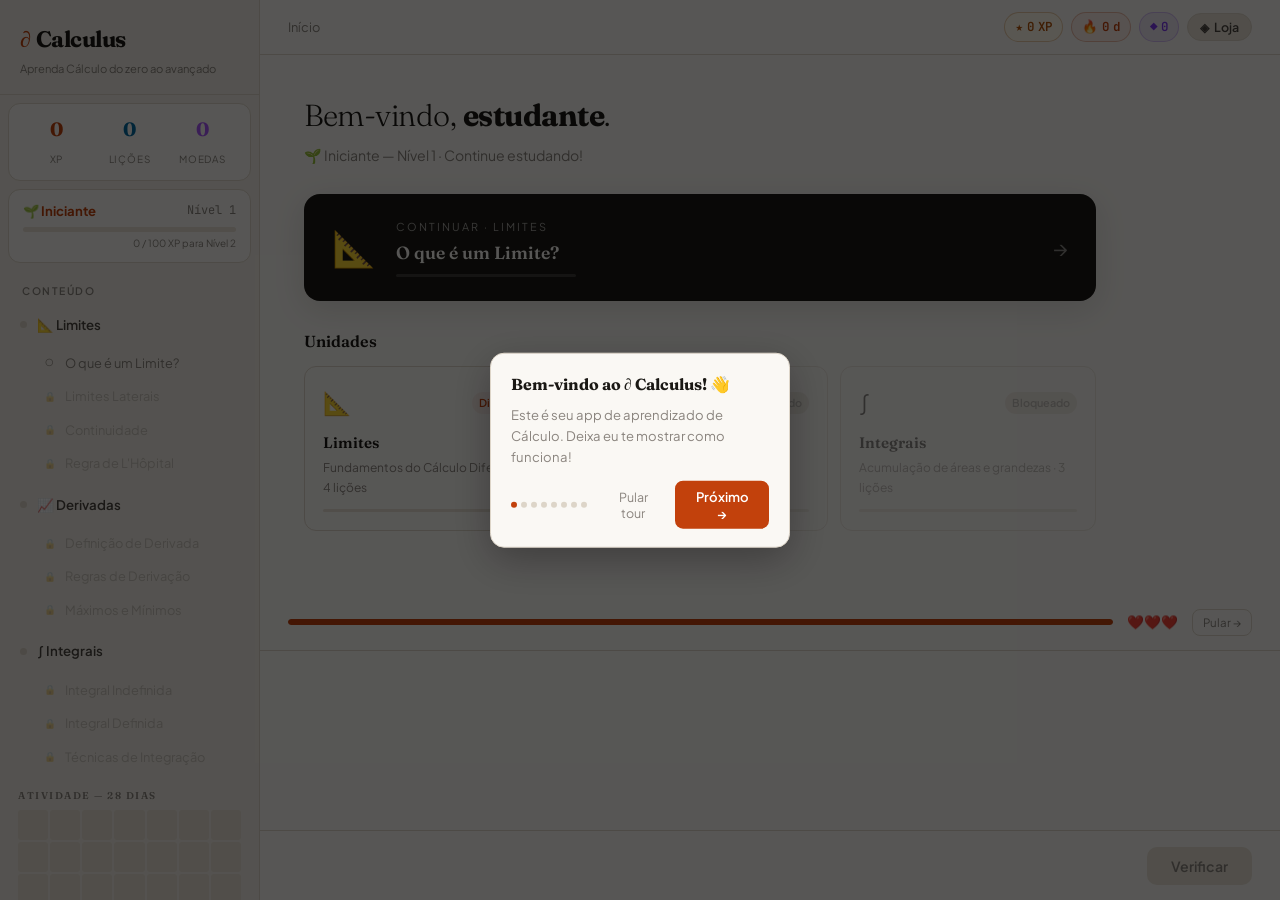
==== commit bb8b1237: "v3.1" ====
--- a/index.html
+++ b/index.html
@@ -345,10 +345,30 @@
   font-weight: 600;
   font-family: 'JetBrains Mono', monospace;
   white-space: nowrap;
+  cursor: default;
 }
 .xp-pill { background: var(--gold-bg); border: 1px solid color-mix(in srgb, var(--gold) 30%, transparent); color: var(--gold); }
 .streak-pill { background: var(--accent-bg); border: 1px solid color-mix(in srgb, var(--accent) 30%, transparent); color: var(--accent); }
-.coins-pill { background: color-mix(in srgb, #7c3aed 10%, var(--paper)); border: 1px solid color-mix(in srgb, #7c3aed 25%, transparent); color: #7c3aed; }
+.coins-pill { background: color-mix(in srgb, #7c3aed 10%, var(--paper)); border: 1px solid color-mix(in srgb, #7c3aed 25%, transparent); color: #7c3aed; cursor: pointer; transition: opacity 0.15s; }
+.coins-pill:hover { opacity: 0.8; }
+
+.topbar-store-btn {
+  display: flex;
+  align-items: center;
+  gap: 5px;
+  background: var(--paper3);
+  border: 1px solid var(--line);
+  border-radius: 100px;
+  padding: 5px 12px;
+  font-size: 0.78rem;
+  font-weight: 600;
+  color: var(--ink2);
+  cursor: pointer;
+  font-family: 'Plus Jakarta Sans', sans-serif;
+  transition: all 0.15s;
+  white-space: nowrap;
+}
+.topbar-store-btn:hover { background: var(--line); color: var(--ink); }
 
 /* ─── VIEWS ─── */
 .view { display: none; }
@@ -831,6 +851,8 @@
   .themes-grid { grid-template-columns: repeat(2, 1fr); }
   .completion-stats { grid-template-columns: repeat(2, 1fr); }
   .topbar-right .xp-pill, .topbar-right .streak-pill, .topbar-right .coins-pill { padding: 3px 8px; font-size: 0.72rem; }
+  .topbar-store-btn span.store-label { display: none; }
+  .topbar-store-btn { padding: 5px 9px; }
   .tutorial-tooltip { max-width: calc(100vw - 32px); }
 }
 
@@ -900,7 +922,6 @@
 
     <div class="sidebar-bottom">
       <button class="sidebar-btn" id="btn-apostila-nav" onclick="showApostila()">📚 Apostila do curso</button>
-      <button class="sidebar-btn" id="btn-store-nav" onclick="showStore()">🛍️ Loja de temas</button>
       <button class="sidebar-btn" onclick="openResetModal()">⚙ Redefinir progresso</button>
     </div>
   </aside>
@@ -920,9 +941,10 @@
         </div>
       </div>
       <div class="topbar-right">
-        <div class="xp-pill">⭐ <span id="xp-display">0</span></div>
+        <div class="xp-pill">★ <span id="xp-display">0</span> XP</div>
         <div class="streak-pill">🔥 <span id="streak-display">0</span>d</div>
-        <div class="coins-pill">🪙 <span id="coins-display">0</span></div>
+        <div class="coins-pill" onclick="showStore()" title="Loja de Temas">&#9670; <span id="coins-display">0</span></div>
+        <button class="topbar-store-btn" onclick="showStore()">&#9672; <span class="store-label">Loja</span></button>
       </div>
     </div>
 
@@ -970,7 +992,7 @@
       <div class="store-view">
         <h1>🛍️ Loja de Temas</h1>
         <p class="store-sub">Use suas moedas para desbloquear temas exclusivos. Ganhe moedas completando lições!</p>
-        <div class="coins-balance">🪙 <span id="store-coins">0</span> moedas disponíveis</div>
+        <div class="coins-balance">&#9670; <span id="store-coins">0</span> moedas disponíveis</div>
         <div class="themes-grid" id="themes-grid"></div>
       </div>
     </div>
@@ -1274,12 +1296,18 @@
 function openSidebar() {
   document.getElementById('sidebar').classList.add('open');
   document.getElementById('sidebar-overlay').classList.add('open');
-  document.body.style.overflow = 'hidden';
+  // Don't override overflow if tutorial is active (it already owns it)
+  if (document.getElementById('tutorial-overlay').style.display !== 'block') {
+    document.body.style.overflow = 'hidden';
+  }
 }
 function closeSidebar() {
   document.getElementById('sidebar').classList.remove('open');
   document.getElementById('sidebar-overlay').classList.remove('open');
-  document.body.style.overflow = '';
+  // Only restore overflow if tutorial isn't running
+  if (document.getElementById('tutorial-overlay').style.display !== 'block') {
+    document.body.style.overflow = '';
+  }
 }
 
 // ══════════════════════════════════════════
@@ -1775,7 +1803,7 @@
       actionBtn = `<button class="btn-apply-theme" onclick="activateTheme('${theme.id}')">Aplicar</button>`;
     } else {
       const canAfford = (STATE.coins||0) >= theme.price;
-      actionBtn = `<button class="btn-buy-theme" ${canAfford?'':'disabled'} onclick="buyTheme('${theme.id}',${theme.price})">🪙 ${theme.price} comprar</button>`;
+      actionBtn = `<button class="btn-buy-theme" ${canAfford?'':'disabled'} onclick="buyTheme('${theme.id}',${theme.price})">&#9670; ${theme.price} comprar</button>`;
     }
 
     if (isActive) card.innerHTML += `<div class="theme-active-badge">Ativo</div>`;
@@ -1784,7 +1812,7 @@
     card.innerHTML += `${previewHTML}
       <div class="theme-card-name">${theme.emoji} ${theme.name}</div>
       <div class="theme-card-desc">${theme.desc}</div>
-      <div class="theme-card-price ${theme.price===0?'free':''}">${theme.price===0?'🆓 Grátis':'🪙 '+theme.price+' moedas'}</div>
+      <div class="theme-card-price ${theme.price===0?'free':''}">${theme.price===0?'Grátis':'&#9670; '+theme.price+' moedas'}</div>
       <div style="margin-top:10px">${actionBtn}</div>`;
     grid.appendChild(card);
   });
@@ -1825,45 +1853,52 @@
   },
   {
     title: 'Barra lateral 📋',
-    text: 'Aqui ficam suas estatísticas, nível, e o menu de lições. No mobile, toque no ☰ para abrir.',
+    text: 'Aqui ficam suas estatísticas, nível e o menu de lições. No mobile, toque no ☰ para abrir.',
     target: '#sidebar',
-    anchor: 'right'
+    anchor: 'right',
+    scrollTo: '#sidebar'
   },
   {
     title: 'Seu progresso ⭐',
     text: 'Ganhe XP e Moedas completando lições. O XP sobe seu nível e as Moedas compram temas na loja!',
     target: '.sidebar-stats',
-    anchor: 'right'
+    anchor: 'right',
+    scrollTo: '.sidebar-stats'
   },
   {
-    title: 'Seu nível 🏅',
-    text: 'Conforme você acumula XP, sobe de Iniciante até Lenda. Cada nível desbloqueia reconhecimento!',
+    title: 'Seu nível',
+    text: 'Conforme você acumula XP, sobe de Iniciante até Lenda. Acompanhe o progresso na barra!',
     target: '.level-badge-wrap',
-    anchor: 'right'
+    anchor: 'right',
+    scrollTo: '.level-badge-wrap'
   },
   {
     title: 'As lições 📐',
     text: 'Clique em uma unidade para expandir as lições. Complete-as em ordem para desbloquear o próximo tópico!',
     target: '#nav-units',
-    anchor: 'right'
+    anchor: 'right',
+    scrollTo: '#nav-units'
   },
   {
-    title: 'Apostila 📚',
-    text: 'Acesse toda a teoria do curso em um só lugar, organizada por tópico. Pode até imprimir!',
+    title: 'Apostila do curso 📚',
+    text: 'Acesse toda a teoria reunida em um só lugar, organizada por tópico. Pode até imprimir!',
     target: '#btn-apostila-nav',
-    anchor: 'right'
+    anchor: 'right',
+    scrollTo: '#btn-apostila-nav'
   },
   {
-    title: 'Loja de Temas 🛍️',
-    text: 'Use suas Moedas para comprar temas exclusivos com cores e estilos diferentes!',
-    target: '#btn-store-nav',
-    anchor: 'right'
+    title: 'Loja de Temas',
+    text: 'Clique nas moedas ou no botão "Loja" para comprar temas exclusivos com suas moedas!',
+    target: '.topbar-store-btn',
+    anchor: 'bottom',
+    scrollTo: null
   },
   {
     title: 'Pronto para começar! 🚀',
-    text: 'Clique em uma lição para iniciar. Cada lição tem teoria, exemplos e exercícios interativos. Bons estudos!',
+    text: 'Clique em uma lição para iniciar. Cada lição tem teoria, exemplos e exercícios. Bons estudos!',
     target: '#continue-wrap',
-    anchor: 'bottom'
+    anchor: 'bottom',
+    scrollTo: null
   }
 ];
 
@@ -1871,6 +1906,8 @@
 
 function startTutorial() {
   tutStep = 0;
+  const sidebar = document.getElementById('sidebar');
+  sidebar.scrollTop = 0;
   document.getElementById('tutorial-overlay').style.display = 'block';
   document.body.style.overflow = 'hidden';
   renderTutorialStep();
@@ -1880,53 +1917,112 @@
   const step = TUTORIAL_STEPS[tutStep];
   document.getElementById('tut-title').textContent = step.title;
   document.getElementById('tut-text').textContent = step.text;
-  document.getElementById('btn-tut-next').textContent = tutStep < TUTORIAL_STEPS.length-1 ? 'Próximo →' : 'Começar! 🚀';
+  document.getElementById('btn-tut-next').textContent = tutStep < TUTORIAL_STEPS.length-1 ? 'Próximo →' : 'Começar!';
 
   // Dots
   const dots = document.getElementById('tut-dots');
   dots.innerHTML = TUTORIAL_STEPS.map((_, i) =>
     `<div class="tutorial-dot ${i===tutStep?'active':''}"></div>`).join('');
 
-  // Highlight
   const hl = document.getElementById('tutorial-highlight');
   const tip = document.getElementById('tutorial-tooltip');
-  if (step.target) {
-    const el = document.querySelector(step.target);
-    if (el) {
-      const rect = el.getBoundingClientRect();
-      hl.style.cssText = `left:${rect.left-6}px;top:${rect.top-6}px;width:${rect.width+12}px;height:${rect.height+12}px;`;
-      hl.style.display = 'block';
-      // Position tooltip
-      const tW = Math.min(300, window.innerWidth - 32);
-      let tx, ty;
-      if (step.anchor === 'right') {
-        tx = Math.min(rect.right + 14, window.innerWidth - tW - 16);
-        ty = Math.max(16, rect.top);
-      } else {
-        tx = Math.max(16, rect.left);
-        ty = rect.bottom + 14;
-      }
-      if (ty + 200 > window.innerHeight) ty = rect.top - 200;
-      tip.style.cssText = `left:${tx}px;top:${ty}px;width:${tW}px;`;
-    } else {
-      hl.style.display = 'none';
-      tip.style.cssText = 'left:50%;top:50%;transform:translate(-50%,-50%);width:300px;';
+
+  if (!step.target) {
+    hl.style.display = 'none';
+    tip.style.cssText = 'left:50%;top:50%;transform:translate(-50%,-50%);width:min(320px,calc(100vw-32px));position:absolute;';
+    return;
+  }
+
+  // Scroll the target into view within its scroll container before measuring
+  const el = document.querySelector(step.target);
+  if (!el) {
+    hl.style.display = 'none';
+    tip.style.cssText = 'left:50%;top:50%;transform:translate(-50%,-50%);width:min(320px,calc(100vw-32px));position:absolute;';
+    return;
+  }
+
+  // Scroll target into view smoothly inside sidebar (or page)
+  if (step.scrollTo) {
+    const scrollEl = document.querySelector(step.scrollTo);
+    if (scrollEl) {
+      scrollEl.scrollIntoView({ block: 'nearest', behavior: 'instant' });
     }
+  }
+
+  // After scrolling, measure position
+  const rect = el.getBoundingClientRect();
+  const vw = window.innerWidth;
+  const vh = window.innerHeight;
+
+  // Check if element is actually visible on screen
+  const isVisible = rect.top < vh && rect.bottom > 0 && rect.left < vw && rect.right > 0;
+
+  if (!isVisible) {
+    // Element still off-screen (e.g. inside closed sidebar on mobile) — show centered tooltip
+    hl.style.display = 'none';
+    tip.style.cssText = 'left:50%;top:50%;transform:translate(-50%,-50%);width:min(320px,calc(100vw-32px));position:absolute;';
+    return;
+  }
+
+  // Highlight
+  hl.style.cssText = `
+    position:absolute;
+    left:${rect.left - 6}px;
+    top:${rect.top - 6}px;
+    width:${rect.width + 12}px;
+    height:${rect.height + 12}px;
+    display:block;
+    border-radius:12px;
+    box-shadow:0 0 0 9999px rgba(0,0,0,0.65);
+    pointer-events:none;
+    transition:all 0.35s cubic-bezier(.4,0,.2,1);
+    z-index:1;
+  `;
+
+  // Position tooltip — try right of element, then below, then above, then centered
+  const tW = Math.min(300, vw - 32);
+  const tH = 170; // approx tooltip height
+  let tx, ty;
+
+  if (step.anchor === 'right' && rect.right + 14 + tW < vw) {
+    tx = rect.right + 14;
+    ty = Math.max(16, Math.min(rect.top, vh - tH - 16));
+  } else if (step.anchor === 'bottom' && rect.bottom + 14 + tH < vh) {
+    tx = Math.max(16, Math.min(rect.left, vw - tW - 16));
+    ty = rect.bottom + 14;
+  } else if (rect.top - tH - 14 > 0) {
+    // above
+    tx = Math.max(16, Math.min(rect.left, vw - tW - 16));
+    ty = rect.top - tH - 14;
   } else {
-    hl.style.display = 'none';
-    tip.style.cssText = 'left:50%;top:50%;transform:translate(-50%,-50%);width:min(320px,calc(100vw-32px));';
+    // fallback: beside or centered
+    tx = Math.max(16, Math.min(rect.right + 10, vw - tW - 16));
+    ty = Math.max(16, Math.min(rect.top, vh - tH - 16));
   }
+
+  tip.style.cssText = `position:absolute;left:${tx}px;top:${ty}px;width:${tW}px;`;
 }
 
 function nextTutorialStep() {
   tutStep++;
-  if (tutStep >= TUTORIAL_STEPS.length) endTutorial();
-  else renderTutorialStep();
+  if (tutStep >= TUTORIAL_STEPS.length) { endTutorial(); return; }
+  const step = TUTORIAL_STEPS[tutStep];
+  const isMobile = window.innerWidth <= 768;
+  const sidebarTargets = ['#sidebar','.sidebar-stats','.level-badge-wrap','#nav-units','#btn-apostila-nav'];
+  const isSidebarTarget = step.target && sidebarTargets.some(t => step.target === t || step.target.startsWith(t));
+  if (isMobile && isSidebarTarget) {
+    openSidebar();
+    setTimeout(renderTutorialStep, 360);
+  } else {
+    renderTutorialStep();
+  }
 }
 
 function endTutorial() {
   document.getElementById('tutorial-overlay').style.display = 'none';
   document.body.style.overflow = '';
+  // Close sidebar if it was opened during tutorial on mobile
+  if (window.innerWidth <= 768) closeSidebar();
   STATE.tutorialDone = true;
   saveState();
 }
@@ -1951,7 +2047,7 @@
 let toastTimer;
 function showXpToast(xp, coins) {
   const t = document.getElementById('toast');
-  document.getElementById('toast-icon').textContent = '⭐';
+  document.getElementById('toast-icon').textContent = '★';
   document.getElementById('toast-text').textContent = `+${xp} XP · +${coins} moedas`;
   t.classList.add('show'); clearTimeout(toastTimer);
   toastTimer = setTimeout(() => t.classList.remove('show'), 2400);
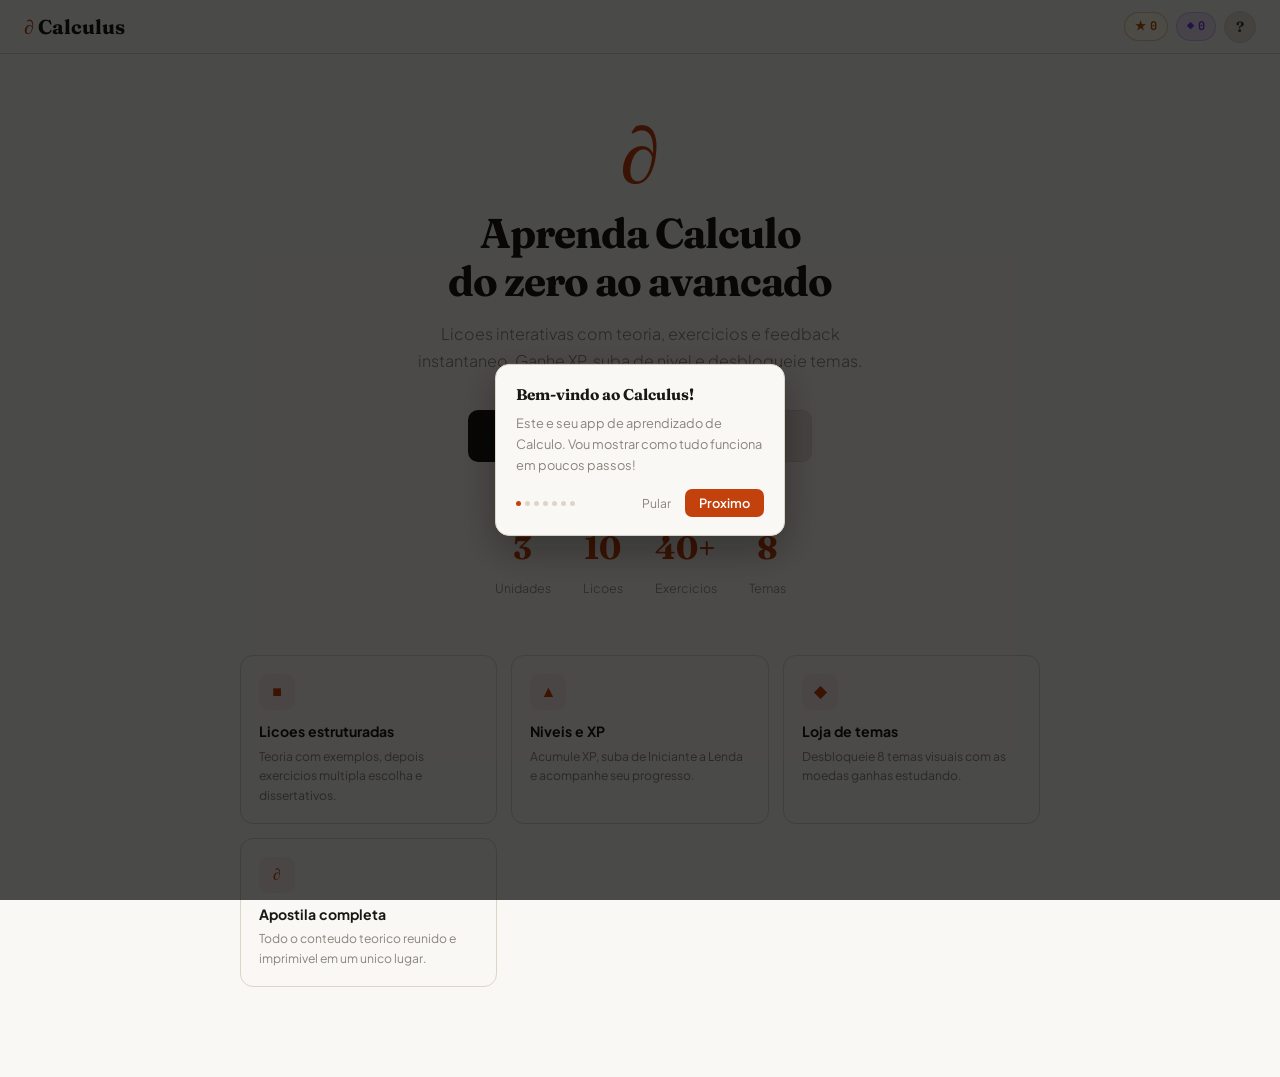
==== commit caed24ba: "v4" ====
--- a/index.html
+++ b/index.html
@@ -1,2094 +1,447 @@
 <!DOCTYPE html>
-<html lang="pt-BR" data-theme="light" data-base="light">
+<html lang="pt-BR" data-base="light">
 <head>
 <meta charset="UTF-8">
-<meta name="viewport" content="width=device-width, initial-scale=1.0, maximum-scale=1.0">
-<title>∂ Calculus — Aprenda Cálculo</title>
+<meta name="viewport" content="width=device-width, initial-scale=1.0, viewport-fit=cover">
+<title>∂ Calculus — Aprenda Calculo</title>
 <link rel="preconnect" href="https://fonts.googleapis.com">
 <link href="https://fonts.googleapis.com/css2?family=Fraunces:ital,opsz,wght@0,9..144,300;0,9..144,600;0,9..144,700;1,9..144,300&family=JetBrains+Mono:wght@400;500;700&family=Plus+Jakarta+Sans:wght@300;400;500;600&display=swap" rel="stylesheet">
+<link rel="stylesheet" href="css/shared.css">
 <style>
-/* ══════════════════════════════════════════
-   THEME SYSTEM — light base
-   ══════════════════════════════════════════ */
-:root {
-  --accent: #c2410c;
-  --accent-h: 18;
-  --accent-s: 77%;
-  --accent-l: 41%;
-}
-
-[data-base="light"] {
-  --ink: #1a1814;
-  --ink2: #4a4540;
-  --ink3: #8a847e;
-  --paper: #faf8f4;
-  --paper2: #f2ede5;
-  --paper3: #e8e0d4;
-  --line: #ddd5c8;
-  --accent-bg: color-mix(in srgb, var(--accent) 10%, white);
-  --accent2: #0369a1;
-  --accent2-bg: #f0f9ff;
-  --green: #15803d;
-  --green-bg: #f0fdf4;
-  --gold: #b45309;
-  --gold-bg: #fffbeb;
-  --sidebar-bg: var(--paper2);
-  --topbar-bg: var(--paper);
-  --card-bg: var(--paper);
-  --modal-bg: var(--paper);
-  --input-bg: var(--paper);
-  --formula-bg: #1a1814;
-  --formula-text: #e8dfd0;
-}
-
-[data-base="dark"] {
-  --ink: #f0ece4;
-  --ink2: #c8c0b4;
-  --ink3: #7a7268;
-  --paper: #16140f;
-  --paper2: #1e1c16;
-  --paper3: #28251e;
-  --line: #3a3730;
-  --accent-bg: color-mix(in srgb, var(--accent) 18%, #16140f);
-  --accent2: #38bdf8;
-  --accent2-bg: #0c1a26;
-  --green: #4ade80;
-  --green-bg: #0a1f10;
-  --gold: #fbbf24;
-  --gold-bg: #1a1200;
-  --sidebar-bg: var(--paper2);
-  --topbar-bg: var(--paper2);
-  --card-bg: var(--paper2);
-  --modal-bg: var(--paper2);
-  --input-bg: var(--paper3);
-  --formula-bg: #0a0906;
-  --formula-text: #e8dfd0;
-}
-
-* { box-sizing: border-box; margin: 0; padding: 0; }
-
-body {
-  font-family: 'Plus Jakarta Sans', sans-serif;
-  background: var(--paper);
-  color: var(--ink);
-  min-height: 100vh;
-  line-height: 1.6;
-  transition: background 0.3s, color 0.3s;
-}
-
-/* ─── LAYOUT ─── */
-#app {
-  display: grid;
-  grid-template-columns: 260px 1fr;
-  min-height: 100vh;
-}
-
-/* ─── SIDEBAR ─── */
-.sidebar {
-  background: var(--sidebar-bg);
-  border-right: 1px solid var(--line);
+/* ── INDEX-SPECIFIC ── */
+.hero {
   display: flex;
   flex-direction: column;
-  position: sticky;
-  top: 0;
-  height: 100vh;
-  overflow-y: auto;
-  padding: 0 0 20px;
-  transition: background 0.3s, border-color 0.3s;
-  z-index: 100;
-}
-
-.sidebar-brand {
-  padding: 22px 20px 16px;
-  border-bottom: 1px solid var(--line);
-  margin-bottom: 8px;
+  align-items: center;
+  justify-content: center;
+  text-align: center;
+  padding: 60px 24px 40px;
+  min-height: calc(100vh - 54px);
+}
+.hero-symbol {
+  font-family: 'Fraunces', serif;
+  font-size: 5rem;
+  font-weight: 700;
+  color: var(--accent);
+  font-style: italic;
+  line-height: 1;
+  margin-bottom: 16px;
+  animation: fadeUp 0.5s ease;
+}
+.hero-title {
+  font-family: 'Fraunces', serif;
+  font-size: 2.6rem;
+  font-weight: 700;
+  letter-spacing: -1px;
+  line-height: 1.15;
+  margin-bottom: 14px;
+  animation: fadeUp 0.55s ease;
+}
+.hero-sub {
+  font-size: 1rem;
+  color: var(--ink3);
+  max-width: 480px;
+  line-height: 1.7;
+  margin-bottom: 36px;
+  font-weight: 300;
+  animation: fadeUp 0.6s ease;
+}
+
+.hero-actions {
   display: flex;
-  align-items: center;
-  justify-content: space-between;
-}
-
-.brand-name {
-  font-family: 'Fraunces', serif;
-  font-size: 1.4rem;
+  gap: 10px;
+  flex-wrap: wrap;
+  justify-content: center;
+  animation: fadeUp 0.65s ease;
+  margin-bottom: 60px;
+}
+.btn-hero {
+  padding: 13px 32px;
+  border-radius: 10px;
+  font-size: 0.95rem;
   font-weight: 700;
-  color: var(--ink);
-  letter-spacing: -0.5px;
-  display: flex;
-  align-items: baseline;
-  gap: 5px;
-}
-.brand-name .symbol { color: var(--accent); font-style: italic; }
-.brand-sub { font-size: 0.7rem; color: var(--ink3); margin-top: 2px; }
-
-.sidebar-close-btn {
-  display: none;
-  background: none;
   border: none;
-  color: var(--ink3);
-  font-size: 1.3rem;
-  cursor: pointer;
-  padding: 4px;
-  border-radius: 6px;
-  transition: background 0.15s;
-}
-.sidebar-close-btn:hover { background: var(--paper3); }
-
-/* PROGRESS OVERVIEW */
-.sidebar-stats {
-  display: grid;
-  grid-template-columns: 1fr 1fr 1fr;
-  gap: 6px;
-  padding: 10px 14px;
-  margin: 0 8px 8px;
-  background: var(--card-bg);
-  border-radius: 12px;
-  border: 1px solid var(--line);
-}
-.stat-item { text-align: center; }
-.stat-val {
-  font-family: 'Fraunces', serif;
-  font-size: 1.2rem;
-  font-weight: 700;
-  color: var(--ink);
-  display: block;
-}
-.stat-val.orange { color: var(--accent); }
-.stat-val.blue { color: var(--accent2); }
-.stat-val.purple { color: #a855f7; }
-.stat-lbl { font-size: 0.62rem; color: var(--ink3); text-transform: uppercase; letter-spacing: 0.8px; }
-
-/* LEVEL BADGE */
-.level-badge-wrap {
-  margin: 0 8px 10px;
-  padding: 10px 14px;
-  background: var(--card-bg);
-  border-radius: 12px;
-  border: 1px solid var(--line);
-}
-.level-badge-row {
-  display: flex;
-  align-items: center;
-  justify-content: space-between;
-  margin-bottom: 6px;
-}
-.level-name {
-  font-weight: 700;
-  font-size: 0.82rem;
-  color: var(--accent);
-}
-.level-num {
-  font-family: 'JetBrains Mono', monospace;
-  font-size: 0.75rem;
-  color: var(--ink3);
-}
-.level-bar-wrap {
-  height: 5px;
-  background: var(--paper3);
-  border-radius: 100px;
-  overflow: hidden;
-}
-.level-bar-fill {
-  height: 100%;
-  background: var(--accent);
-  border-radius: 100px;
-  transition: width 0.5s cubic-bezier(.4,0,.2,1);
-}
-.level-xp-label {
-  font-size: 0.62rem;
-  color: var(--ink3);
-  margin-top: 4px;
-  text-align: right;
-}
-
-/* NAV UNITS */
-.nav-section-label {
-  font-size: 0.65rem;
-  text-transform: uppercase;
-  letter-spacing: 1.5px;
-  color: var(--ink3);
-  padding: 10px 22px 5px;
-  font-weight: 600;
-}
-
-.nav-unit { margin: 0 8px 2px; }
-
-.nav-unit-header {
-  display: flex;
-  align-items: center;
-  gap: 10px;
-  padding: 9px 12px;
-  border-radius: 10px;
-  cursor: pointer;
-  transition: background 0.15s;
-  font-size: 0.83rem;
-  font-weight: 600;
-  color: var(--ink2);
-}
-.nav-unit-header:hover { background: var(--paper3); }
-
-.unit-dot {
-  width: 7px; height: 7px;
-  border-radius: 50%;
-  background: var(--line);
-  flex-shrink: 0;
-}
-.unit-dot.done { background: var(--green); }
-.unit-dot.active { background: var(--accent); }
-
-.nav-lessons {
-  display: none;
-  padding: 3px 0 3px 24px;
-  flex-direction: column;
-  gap: 1px;
-}
-.nav-lessons.open { display: flex; }
-
-.nav-lesson {
-  display: flex;
-  align-items: center;
-  gap: 8px;
-  padding: 6px 10px;
-  border-radius: 8px;
-  cursor: pointer;
-  font-size: 0.8rem;
-  color: var(--ink3);
-  transition: all 0.15s;
-}
-.nav-lesson:hover { background: var(--paper3); color: var(--ink2); }
-.nav-lesson.active { background: var(--accent-bg); color: var(--accent); font-weight: 600; }
-.nav-lesson.done { color: var(--ink2); }
-.nav-lesson.locked { opacity: 0.4; cursor: not-allowed; }
-
-.lesson-status { width: 15px; height: 15px; flex-shrink: 0; display: flex; align-items: center; justify-content: center; font-size: 0.6rem; }
-
-/* Sidebar bottom buttons */
-.sidebar-bottom {
-  margin-top: auto;
-  padding: 8px;
-  display: flex;
-  flex-direction: column;
-  gap: 2px;
-}
-.sidebar-btn {
-  display: flex;
-  align-items: center;
-  gap: 8px;
-  padding: 9px 12px;
-  border-radius: 9px;
-  cursor: pointer;
-  font-size: 0.8rem;
-  color: var(--ink3);
-  transition: all 0.15s;
-  border: none;
-  background: none;
-  width: 100%;
-  font-family: 'Plus Jakarta Sans', sans-serif;
-  text-align: left;
-}
-.sidebar-btn:hover { background: var(--paper3); color: var(--ink2); }
-.sidebar-btn.active-btn { color: var(--accent); background: var(--accent-bg); }
-
-/* ─── MAIN ─── */
-.main {
-  display: flex;
-  flex-direction: column;
-  min-height: 100vh;
-}
-
-/* TOP BAR */
-.topbar {
-  background: var(--topbar-bg);
-  border-bottom: 1px solid var(--line);
-  padding: 12px 28px;
-  display: flex;
-  align-items: center;
-  justify-content: space-between;
-  position: sticky;
-  top: 0;
-  z-index: 50;
-  transition: background 0.3s, border-color 0.3s;
-}
-
-.topbar-left { display: flex; align-items: center; gap: 10px; }
-
-.mobile-menu-btn {
-  display: none;
-  background: none;
-  border: none;
-  font-size: 1.3rem;
-  cursor: pointer;
-  color: var(--ink2);
-  padding: 4px 6px;
-  border-radius: 6px;
-  transition: background 0.15s;
-}
-.mobile-menu-btn:hover { background: var(--paper3); }
-
-.topbar-breadcrumb {
-  font-size: 0.8rem;
-  color: var(--ink3);
-  display: flex;
-  align-items: center;
-  gap: 5px;
-}
-.crumb-active { color: var(--ink); font-weight: 500; }
-
-.topbar-right { display: flex; align-items: center; gap: 8px; flex-wrap: wrap; }
-
-.xp-pill, .streak-pill, .coins-pill {
-  display: flex;
-  align-items: center;
-  gap: 4px;
-  border-radius: 100px;
-  padding: 4px 10px;
-  font-size: 0.78rem;
-  font-weight: 600;
-  font-family: 'JetBrains Mono', monospace;
-  white-space: nowrap;
-  cursor: default;
-}
-.xp-pill { background: var(--gold-bg); border: 1px solid color-mix(in srgb, var(--gold) 30%, transparent); color: var(--gold); }
-.streak-pill { background: var(--accent-bg); border: 1px solid color-mix(in srgb, var(--accent) 30%, transparent); color: var(--accent); }
-.coins-pill { background: color-mix(in srgb, #7c3aed 10%, var(--paper)); border: 1px solid color-mix(in srgb, #7c3aed 25%, transparent); color: #7c3aed; cursor: pointer; transition: opacity 0.15s; }
-.coins-pill:hover { opacity: 0.8; }
-
-.topbar-store-btn {
-  display: flex;
-  align-items: center;
-  gap: 5px;
-  background: var(--paper3);
-  border: 1px solid var(--line);
-  border-radius: 100px;
-  padding: 5px 12px;
-  font-size: 0.78rem;
-  font-weight: 600;
-  color: var(--ink2);
   cursor: pointer;
   font-family: 'Plus Jakarta Sans', sans-serif;
-  transition: all 0.15s;
-  white-space: nowrap;
-}
-.topbar-store-btn:hover { background: var(--line); color: var(--ink); }
-
-/* ─── VIEWS ─── */
-.view { display: none; }
-.view.active { display: block; }
-
-/* HOME */
-.home-view { padding: 36px 44px; max-width: 880px; }
-
-.home-greeting {
-  font-family: 'Fraunces', serif;
-  font-size: 1.9rem;
-  font-weight: 300;
-  letter-spacing: -0.5px;
-  margin-bottom: 4px;
-}
-.home-greeting strong { font-weight: 700; }
-.home-sub { color: var(--ink3); font-size: 0.88rem; margin-bottom: 28px; }
-
-.continue-card {
+  transition: all 0.18s;
+  text-decoration: none;
+  display: inline-flex;
+  align-items: center;
+  gap: 7px;
+}
+.btn-hero-primary {
   background: var(--ink);
   color: var(--paper);
-  border-radius: 16px;
-  padding: 24px 28px;
-  margin-bottom: 28px;
+}
+.btn-hero-primary:hover { opacity: 0.86; transform: translateY(-1px); }
+.btn-hero-secondary {
+  background: var(--paper3);
+  color: var(--ink2);
+  border: 1.5px solid var(--line);
+}
+.btn-hero-secondary:hover { background: var(--line); }
+
+/* Stats strip */
+.stats-strip {
   display: flex;
-  align-items: center;
-  gap: 20px;
-  cursor: pointer;
-  transition: transform 0.2s, box-shadow 0.2s;
-  box-shadow: 0 8px 32px rgba(26,24,20,0.12);
-}
-.continue-card:hover { transform: translateY(-2px); box-shadow: 0 14px 40px rgba(26,24,20,0.2); }
-.continue-icon { font-size: 2.2rem; flex-shrink: 0; }
-.continue-info { flex: 1; min-width: 0; }
-.continue-tag { font-size: 0.68rem; text-transform: uppercase; letter-spacing: 2px; opacity: 0.6; margin-bottom: 3px; }
-.continue-title { font-family: 'Fraunces', serif; font-size: 1.1rem; font-weight: 600; margin-bottom: 7px; }
-.continue-prog-wrap { height: 3px; background: rgba(255,255,255,0.15); border-radius: 100px; width: 180px; max-width: 100%; }
-.continue-prog-fill { height: 100%; background: var(--paper); border-radius: 100px; transition: width 0.5s; }
-.continue-arrow { font-size: 1.3rem; opacity: 0.5; flex-shrink: 0; }
-
-.units-grid {
+  gap: 32px;
+  justify-content: center;
+  flex-wrap: wrap;
+  margin-bottom: 56px;
+  animation: fadeUp 0.7s ease;
+}
+.stat-chip { text-align: center; }
+.stat-chip .val {
+  font-family: 'Fraunces', serif;
+  font-size: 2rem;
+  font-weight: 700;
+  color: var(--accent);
+  display: block;
+}
+.stat-chip .lbl { font-size: 0.78rem; color: var(--ink3); font-weight: 300; }
+
+/* Features */
+.features {
   display: grid;
-  grid-template-columns: repeat(auto-fill, minmax(220px, 1fr));
-  gap: 12px;
-  margin-bottom: 28px;
-}
-
-.unit-card {
+  grid-template-columns: repeat(auto-fit, minmax(200px, 1fr));
+  gap: 14px;
+  max-width: 800px;
+  width: 100%;
+  margin-bottom: 50px;
+  animation: fadeUp 0.75s ease;
+}
+.feature-card {
   background: var(--card-bg);
   border: 1px solid var(--line);
-  border-radius: 12px;
+  border-radius: 13px;
   padding: 18px;
-  cursor: pointer;
-  transition: all 0.15s;
-}
-.unit-card:hover { border-color: var(--ink3); box-shadow: 0 2px 12px rgba(26,24,20,0.08); }
-.unit-card.locked { opacity: 0.5; cursor: not-allowed; pointer-events: none; }
-.unit-card-header { display: flex; align-items: center; justify-content: space-between; margin-bottom: 10px; }
-.unit-emoji { font-size: 1.4rem; }
-.unit-badge { font-size: 0.68rem; padding: 2px 7px; border-radius: 100px; font-weight: 600; }
-.unit-badge.done { background: var(--green-bg); color: var(--green); }
-.unit-badge.progress { background: var(--accent-bg); color: var(--accent); }
-.unit-badge.locked-b { background: var(--paper3); color: var(--ink3); }
-.unit-card-title { font-family: 'Fraunces', serif; font-size: 0.95rem; font-weight: 600; margin-bottom: 3px; }
-.unit-card-sub { font-size: 0.75rem; color: var(--ink3); margin-bottom: 12px; }
-.unit-prog-bar { height: 3px; background: var(--paper3); border-radius: 100px; overflow: hidden; }
-.unit-prog-fill { height: 100%; background: var(--accent); border-radius: 100px; transition: width 0.5s; }
-.unit-prog-fill.done { background: var(--green); }
-
-.section-title { font-family: 'Fraunces', serif; font-size: 1rem; font-weight: 600; margin-bottom: 12px; color: var(--ink); }
-
-/* ─── LESSON VIEW ─── */
-.lesson-view { padding: 0; flex: 1; display: flex; flex-direction: column; }
-
-.lesson-top {
-  padding: 14px 28px;
-  border-bottom: 1px solid var(--line);
-  display: flex;
-  align-items: center;
-  gap: 14px;
-  background: var(--topbar-bg);
-  transition: background 0.3s;
-}
-
-.btn-skip-lesson {
-  background: none;
-  border: 1px solid var(--line);
-  border-radius: 8px;
-  padding: 5px 10px;
-  font-size: 0.72rem;
-  color: var(--ink3);
-  cursor: pointer;
-  font-family: 'Plus Jakarta Sans', sans-serif;
-  transition: all 0.15s;
-  white-space: nowrap;
-  flex-shrink: 0;
-}
-.btn-skip-lesson:hover { border-color: var(--ink3); color: var(--ink2); }
-
-.lesson-prog-wrap { flex: 1; height: 6px; background: var(--paper3); border-radius: 100px; overflow: hidden; }
-.lesson-prog-fill { height: 100%; background: var(--accent); border-radius: 100px; transition: width 0.4s cubic-bezier(.4,0,.2,1); }
-
-.lives { display: flex; gap: 2px; font-size: 0.85rem; flex-shrink: 0; }
-
-.lesson-body {
-  flex: 1;
-  display: flex;
-  align-items: flex-start;
-  justify-content: center;
-  padding: 36px 20px;
-  overflow-y: auto;
-}
-
-/* THEORY CARD */
-.theory-card { max-width: 680px; width: 100%; animation: fadeUp 0.3s ease; }
-.theory-header { margin-bottom: 24px; }
-.theory-tag { display: inline-block; font-size: 0.68rem; text-transform: uppercase; letter-spacing: 2px; color: var(--accent2); font-weight: 600; margin-bottom: 6px; }
-.theory-title { font-family: 'Fraunces', serif; font-size: 1.7rem; font-weight: 700; letter-spacing: -0.5px; line-height: 1.2; }
-
-.theory-block { margin-bottom: 20px; }
-.theory-block h3 { font-size: 0.85rem; font-weight: 600; color: var(--ink2); text-transform: uppercase; letter-spacing: 0.8px; margin-bottom: 8px; }
-.theory-block p { font-size: 0.93rem; color: var(--ink2); line-height: 1.8; font-weight: 300; }
-.theory-block p strong { font-weight: 600; color: var(--ink); }
-
-.formula-box {
-  background: var(--formula-bg);
-  color: var(--formula-text);
-  border-radius: 12px;
-  padding: 18px 24px;
-  font-family: 'JetBrains Mono', monospace;
-  font-size: 0.95rem;
-  line-height: 1.7;
-  white-space: pre-wrap;
-  margin: 14px 0;
-  letter-spacing: 0.3px;
-}
-
-/* Theory image */
-.theory-image-wrap {
-  margin: 14px 0;
-  border-radius: 12px;
-  overflow: hidden;
-  border: 1px solid var(--line);
-}
-.theory-image-wrap img {
+  text-align: left;
+}
+.feature-icon {
+  width: 36px; height: 36px;
+  border-radius: 9px;
+  background: var(--accent-bg);
+  display: flex; align-items: center; justify-content: center;
+  margin-bottom: 10px;
+  font-family: 'Fraunces', serif;
+  font-weight: 700;
+  color: var(--accent);
+  font-size: 1rem;
+}
+.feature-title { font-weight: 700; font-size: 0.88rem; margin-bottom: 4px; }
+.feature-desc  { font-size: 0.76rem; color: var(--ink3); line-height: 1.6; }
+
+/* Progress resume card */
+.resume-card {
+  max-width: 480px;
   width: 100%;
-  display: block;
-  max-height: 320px;
-  object-fit: contain;
-  background: var(--paper2);
-}
-.theory-image-caption {
-  padding: 8px 14px;
-  font-size: 0.75rem;
-  color: var(--ink3);
-  background: var(--paper2);
-  border-top: 1px solid var(--line);
-  font-style: italic;
-}
-
-/* Theory video embed */
-.theory-video-wrap {
-  margin: 14px 0;
-  border-radius: 12px;
-  overflow: hidden;
-  border: 1px solid var(--line);
-  background: #000;
-  position: relative;
-  aspect-ratio: 16/9;
-}
-.theory-video-wrap iframe {
-  width: 100%;
-  height: 100%;
-  border: none;
-  display: block;
-}
-.theory-video-caption {
-  padding: 8px 14px;
-  font-size: 0.75rem;
-  color: var(--ink3);
-  background: var(--paper2);
-  border-top: 1px solid var(--line);
-  font-style: italic;
-}
-
-.callout {
-  display: flex;
-  gap: 10px;
-  background: var(--accent2-bg);
-  border-left: 3px solid var(--accent2);
-  border-radius: 0 10px 10px 0;
-  padding: 12px 16px;
-  margin: 14px 0;
-}
-.callout-icon { font-size: 0.95rem; flex-shrink: 0; margin-top: 1px; }
-.callout-text { font-size: 0.85rem; color: var(--accent2); line-height: 1.6; }
-.callout.warn { background: var(--gold-bg); border-left-color: var(--gold); }
-.callout.warn .callout-text { color: var(--gold); }
-.callout.tip { background: var(--green-bg); border-left-color: var(--green); }
-.callout.tip .callout-text { color: var(--green); }
-
-.example-box { border: 1px solid var(--line); border-radius: 12px; overflow: hidden; margin: 14px 0; }
-.example-header { background: var(--paper3); padding: 7px 14px; font-size: 0.72rem; font-weight: 600; text-transform: uppercase; letter-spacing: 1px; color: var(--ink3); }
-.example-body { padding: 14px; font-size: 0.87rem; line-height: 1.7; color: var(--ink2); }
-.example-body code { font-family: 'JetBrains Mono', monospace; background: var(--paper3); padding: 1px 5px; border-radius: 4px; font-size: 0.85em; }
-
-/* QUESTION CARD */
-.question-card { max-width: 620px; width: 100%; animation: fadeUp 0.3s ease; }
-.q-number { font-size: 0.72rem; text-transform: uppercase; letter-spacing: 2px; color: var(--ink3); margin-bottom: 18px; display: flex; align-items: center; gap: 8px; }
-.q-number::after { content: ''; flex: 1; height: 1px; background: var(--line); }
-.q-formula { background: var(--formula-bg); color: var(--formula-text); border-radius: 12px; padding: 16px 20px; font-family: 'JetBrains Mono', monospace; font-size: 0.93rem; line-height: 1.6; margin-bottom: 18px; white-space: pre-wrap; }
-.q-stem { font-size: 1rem; color: var(--ink); margin-bottom: 22px; line-height: 1.7; font-weight: 300; }
-.q-stem strong { font-weight: 600; }
-
-.options { display: flex; flex-direction: column; gap: 7px; }
-.option { display: flex; align-items: center; gap: 12px; background: var(--input-bg); border: 1.5px solid var(--line); border-radius: 10px; padding: 11px 14px; cursor: pointer; transition: all 0.15s; font-size: 0.9rem; color: var(--ink2); }
-.option:hover:not(.disabled) { border-color: var(--accent); color: var(--ink); background: var(--accent-bg); }
-.option.selected { border-color: var(--accent); background: var(--accent-bg); color: var(--ink); }
-.option.correct { border-color: var(--green); background: var(--green-bg); color: var(--green); }
-.option.wrong { border-color: #ef4444; background: color-mix(in srgb, #ef4444 8%, var(--paper)); color: #ef4444; }
-.option.disabled { cursor: default; }
-.opt-letter { width: 26px; height: 26px; border-radius: 7px; background: var(--paper3); display: flex; align-items: center; justify-content: center; font-size: 0.72rem; font-weight: 700; font-family: 'JetBrains Mono', monospace; flex-shrink: 0; transition: all 0.15s; }
-.option.selected .opt-letter { background: color-mix(in srgb, var(--accent) 20%, transparent); }
-.option.correct .opt-letter { background: color-mix(in srgb, var(--green) 20%, transparent); }
-.option.wrong .opt-letter { background: color-mix(in srgb, #ef4444 15%, transparent); }
-
-.input-area { margin-top: 4px; }
-.input-label { font-size: 0.78rem; color: var(--ink3); margin-bottom: 6px; }
-.q-input-row { display: flex; gap: 10px; }
-.q-input { flex: 1; background: var(--input-bg); border: 1.5px solid var(--line); border-radius: 10px; padding: 11px 14px; font-size: 0.93rem; font-family: 'JetBrains Mono', monospace; color: var(--ink); outline: none; transition: border-color 0.15s; }
-.q-input:focus { border-color: var(--accent); }
-.q-input.correct { border-color: var(--green); background: var(--green-bg); }
-.q-input.wrong { border-color: #ef4444; background: color-mix(in srgb, #ef4444 5%, var(--paper)); }
-.q-input:disabled { cursor: not-allowed; opacity: 0.8; }
-
-/* FEEDBACK BAR */
-.feedback-bar { padding: 14px 28px; border-top: 1px solid var(--line); display: flex; align-items: center; gap: 14px; background: var(--topbar-bg); min-height: 70px; transition: background 0.2s, border-color 0.2s; }
-.feedback-bar.correct { background: var(--green-bg); border-top-color: color-mix(in srgb, var(--green) 40%, transparent); }
-.feedback-bar.wrong { background: color-mix(in srgb, #ef4444 6%, var(--paper)); border-top-color: color-mix(in srgb, #ef4444 30%, transparent); }
-.fb-content { flex: 1; min-width: 0; }
-.fb-title { font-weight: 700; font-size: 0.9rem; margin-bottom: 2px; }
-.fb-title.correct { color: var(--green); }
-.fb-title.wrong { color: #ef4444; }
-.fb-exp { font-size: 0.8rem; color: var(--ink3); line-height: 1.5; }
-.fb-exp code { font-family: 'JetBrains Mono', monospace; font-size: 0.9em; }
-
-.btn-check { padding: 10px 24px; border-radius: 10px; font-size: 0.88rem; font-weight: 600; border: none; cursor: pointer; transition: all 0.15s; font-family: 'Plus Jakarta Sans', sans-serif; white-space: nowrap; flex-shrink: 0; }
-.btn-check.idle { background: var(--paper3); color: var(--ink3); cursor: not-allowed; }
-.btn-check.ready { background: var(--ink); color: var(--paper); }
-.btn-check.ready:hover { opacity: 0.9; }
-.btn-check.next { background: var(--green); color: white; }
-.btn-check.next-wrong { background: var(--ink); color: var(--paper); }
-
-/* COMPLETION */
-.completion-view { flex: 1; display: flex; align-items: center; justify-content: center; padding: 40px 20px; }
-.completion-card { max-width: 480px; width: 100%; text-align: center; animation: fadeUp 0.5s ease; }
-.completion-trophy { font-size: 3.5rem; margin-bottom: 16px; display: block; animation: trophy 0.6s cubic-bezier(.34,1.56,.64,1); }
-@keyframes trophy { from { transform: scale(0) rotate(-15deg); opacity: 0; } to { transform: scale(1) rotate(0); opacity: 1; } }
-.completion-title { font-family: 'Fraunces', serif; font-size: 1.8rem; font-weight: 700; letter-spacing: -0.5px; margin-bottom: 6px; }
-.completion-sub { color: var(--ink3); margin-bottom: 22px; font-size: 0.88rem; }
-.completion-stats { display: grid; grid-template-columns: repeat(4, 1fr); gap: 10px; margin-bottom: 22px; }
-.comp-stat { background: var(--paper2); border: 1px solid var(--line); border-radius: 12px; padding: 12px 6px; }
-.comp-stat-val { font-family: 'Fraunces', serif; font-size: 1.4rem; font-weight: 700; display: block; }
-.comp-stat-val.gold { color: var(--gold); }
-.comp-stat-val.green { color: var(--green); }
-.comp-stat-val.blue { color: var(--accent2); }
-.comp-stat-val.purple { color: #a855f7; }
-.comp-stat-lbl { font-size: 0.67rem; color: var(--ink3); text-transform: uppercase; letter-spacing: 0.8px; }
-
-.btn-primary { background: var(--ink); color: var(--paper); padding: 12px 28px; border-radius: 10px; font-size: 0.9rem; font-weight: 600; border: none; cursor: pointer; transition: all 0.15s; font-family: 'Plus Jakarta Sans', sans-serif; display: inline-block; margin: 4px; }
-.btn-primary:hover { opacity: 0.88; }
-.btn-secondary { background: var(--paper3); color: var(--ink2); padding: 12px 28px; border-radius: 10px; font-size: 0.9rem; font-weight: 600; border: none; cursor: pointer; transition: all 0.15s; font-family: 'Plus Jakarta Sans', sans-serif; display: inline-block; margin: 4px; }
-.btn-secondary:hover { background: var(--line); }
-
-.gameover-card { max-width: 440px; width: 100%; text-align: center; animation: fadeUp 0.4s ease; }
-
-@keyframes fadeUp { from { opacity: 0; transform: translateY(16px); } to { opacity: 1; transform: translateY(0); } }
-
-/* ─── APOSTILA VIEW ─── */
-.apostila-view { padding: 36px 44px; max-width: 820px; }
-.apostila-view h1 { font-family: 'Fraunces', serif; font-size: 2rem; font-weight: 700; margin-bottom: 6px; letter-spacing: -0.5px; }
-.apostila-view .apostila-sub { color: var(--ink3); margin-bottom: 30px; font-size: 0.88rem; }
-.apostila-unit-title { font-family: 'Fraunces', serif; font-size: 1.3rem; font-weight: 700; margin: 28px 0 4px; color: var(--accent); display: flex; align-items: center; gap: 8px; }
-.apostila-lesson-title { font-size: 1rem; font-weight: 700; margin: 20px 0 12px; color: var(--ink); border-bottom: 1px solid var(--line); padding-bottom: 6px; }
-.apostila-block { margin-bottom: 16px; }
-.apostila-block h3 { font-size: 0.82rem; font-weight: 600; color: var(--ink3); text-transform: uppercase; letter-spacing: 0.8px; margin-bottom: 6px; }
-.apostila-block p { font-size: 0.9rem; color: var(--ink2); line-height: 1.8; font-weight: 300; }
-.apostila-block p strong { font-weight: 600; color: var(--ink); }
-.apostila-print-btn { display: flex; align-items: center; gap: 8px; background: var(--ink); color: var(--paper); border: none; border-radius: 10px; padding: 10px 20px; font-size: 0.85rem; font-weight: 600; cursor: pointer; font-family: 'Plus Jakarta Sans', sans-serif; margin-bottom: 28px; transition: opacity 0.15s; }
-.apostila-print-btn:hover { opacity: 0.85; }
-.apostila-toc { background: var(--card-bg); border: 1px solid var(--line); border-radius: 12px; padding: 16px 20px; margin-bottom: 28px; }
-.apostila-toc-title { font-size: 0.78rem; text-transform: uppercase; letter-spacing: 1px; color: var(--ink3); font-weight: 600; margin-bottom: 10px; }
-.apostila-toc a { display: block; font-size: 0.85rem; color: var(--accent2); text-decoration: none; padding: 3px 0; }
-.apostila-toc a:hover { text-decoration: underline; }
-
-/* ─── STORE VIEW ─── */
-.store-view { padding: 36px 44px; max-width: 880px; }
-.store-view h1 { font-family: 'Fraunces', serif; font-size: 2rem; font-weight: 700; margin-bottom: 6px; letter-spacing: -0.5px; }
-.store-sub { color: var(--ink3); margin-bottom: 28px; font-size: 0.88rem; }
-.coins-balance { display: inline-flex; align-items: center; gap: 8px; background: color-mix(in srgb, #7c3aed 12%, var(--paper)); border: 1px solid color-mix(in srgb, #7c3aed 25%, transparent); border-radius: 100px; padding: 7px 18px; font-size: 0.9rem; font-weight: 700; color: #7c3aed; font-family: 'JetBrains Mono', monospace; margin-bottom: 28px; }
-.themes-grid { display: grid; grid-template-columns: repeat(auto-fill, minmax(200px, 1fr)); gap: 14px; }
-.theme-card { background: var(--card-bg); border: 2px solid var(--line); border-radius: 14px; padding: 18px; cursor: pointer; transition: all 0.2s; position: relative; }
-.theme-card:hover { border-color: var(--ink3); transform: translateY(-2px); }
-.theme-card.active-theme { border-color: var(--accent); }
-.theme-card.unlocked-card { border-color: var(--green); }
-.theme-preview { width: 100%; height: 64px; border-radius: 8px; margin-bottom: 12px; display: flex; gap: 4px; overflow: hidden; }
-.theme-preview-panel { flex: 1; }
-.theme-card-name { font-weight: 700; font-size: 0.9rem; margin-bottom: 3px; display: flex; align-items: center; gap: 5px; }
-.theme-card-desc { font-size: 0.75rem; color: var(--ink3); margin-bottom: 10px; }
-.theme-card-price { display: flex; align-items: center; gap: 5px; font-size: 0.8rem; font-weight: 600; color: #7c3aed; font-family: 'JetBrains Mono', monospace; }
-.theme-card-price.free { color: var(--green); }
-.theme-active-badge { position: absolute; top: 10px; right: 10px; background: var(--accent); color: white; border-radius: 100px; padding: 2px 8px; font-size: 0.65rem; font-weight: 700; text-transform: uppercase; letter-spacing: 0.5px; }
-.theme-owned-badge { position: absolute; top: 10px; right: 10px; background: var(--green); color: white; border-radius: 100px; padding: 2px 8px; font-size: 0.65rem; font-weight: 700; text-transform: uppercase; letter-spacing: 0.5px; }
-.btn-buy-theme { width: 100%; background: #7c3aed; color: white; border: none; border-radius: 8px; padding: 8px 14px; font-size: 0.8rem; font-weight: 600; cursor: pointer; font-family: 'Plus Jakarta Sans', sans-serif; transition: opacity 0.15s; }
-.btn-buy-theme:hover { opacity: 0.85; }
-.btn-buy-theme:disabled { opacity: 0.4; cursor: not-allowed; }
-.btn-apply-theme { width: 100%; background: var(--accent); color: white; border: none; border-radius: 8px; padding: 8px 14px; font-size: 0.8rem; font-weight: 600; cursor: pointer; font-family: 'Plus Jakarta Sans', sans-serif; transition: opacity 0.15s; }
-.btn-apply-theme:hover { opacity: 0.85; }
-
-/* ─── TOAST ─── */
-.toast {
-  position: fixed;
-  bottom: 24px;
-  right: 24px;
-  background: var(--ink);
-  color: var(--paper);
-  padding: 11px 16px;
-  border-radius: 12px;
-  font-size: 0.83rem;
-  display: flex;
-  align-items: center;
-  gap: 9px;
-  box-shadow: 0 8px 32px rgba(0,0,0,0.2);
-  transform: translateY(100px);
-  opacity: 0;
-  transition: all 0.3s cubic-bezier(.34,1.56,.64,1);
-  z-index: 9999;
-  pointer-events: none;
-  max-width: 280px;
-}
-.toast.show { transform: translateY(0); opacity: 1; }
-
-/* ─── MODALS ─── */
-.modal-overlay {
-  position: fixed;
-  inset: 0;
-  background: rgba(0,0,0,0.5);
-  z-index: 999;
-  display: none;
-  align-items: center;
-  justify-content: center;
-  padding: 16px;
-}
-.modal-overlay.open { display: flex; }
-.modal {
-  background: var(--modal-bg);
-  border-radius: 16px;
-  padding: 24px;
-  max-width: 400px;
-  width: 100%;
-  box-shadow: 0 20px 60px rgba(0,0,0,0.25);
-  border: 1px solid var(--line);
-  animation: fadeUp 0.25s ease;
-}
-.modal h3 { font-family: 'Fraunces', serif; font-size: 1.15rem; font-weight: 700; margin-bottom: 7px; }
-.modal p { font-size: 0.85rem; color: var(--ink3); margin-bottom: 18px; line-height: 1.6; }
-.modal-btns { display: flex; gap: 8px; justify-content: flex-end; }
-.btn-danger { background: #dc2626; color: white; padding: 8px 18px; border-radius: 8px; font-size: 0.85rem; font-weight: 600; border: none; cursor: pointer; font-family: 'Plus Jakarta Sans', sans-serif; }
-.btn-cancel { background: var(--paper3); color: var(--ink2); padding: 8px 18px; border-radius: 8px; font-size: 0.85rem; font-weight: 600; border: none; cursor: pointer; font-family: 'Plus Jakarta Sans', sans-serif; }
-
-/* Skip Lesson Modal */
-.skip-modal-content { max-width: 460px; }
-.skip-options { display: flex; flex-direction: column; gap: 8px; margin-bottom: 18px; }
-.skip-option { display: flex; align-items: center; gap: 12px; padding: 12px 16px; background: var(--card-bg); border: 1.5px solid var(--line); border-radius: 10px; cursor: pointer; transition: all 0.15s; font-size: 0.88rem; color: var(--ink2); }
-.skip-option:hover { border-color: var(--accent); background: var(--accent-bg); color: var(--ink); }
-.skip-option-icon { font-size: 1.2rem; flex-shrink: 0; }
-.skip-option-info { flex: 1; }
-.skip-option-title { font-weight: 600; font-size: 0.85rem; margin-bottom: 1px; }
-.skip-option-sub { font-size: 0.75rem; color: var(--ink3); }
-
-/* ─── TUTORIAL OVERLAY ─── */
-.tutorial-overlay {
-  position: fixed;
-  inset: 0;
-  z-index: 10000;
-  pointer-events: none;
-}
-.tutorial-backdrop {
-  position: absolute;
-  inset: 0;
-  background: rgba(0,0,0,0.65);
-  pointer-events: all;
-}
-.tutorial-highlight {
-  position: absolute;
-  border-radius: 12px;
-  box-shadow: 0 0 0 9999px rgba(0,0,0,0.65);
-  pointer-events: none;
-  transition: all 0.35s cubic-bezier(.4,0,.2,1);
-  z-index: 1;
-}
-.tutorial-tooltip {
-  position: absolute;
-  background: var(--modal-bg);
+  background: var(--card-bg);
   border: 1px solid var(--line);
   border-radius: 14px;
-  padding: 18px 20px;
-  max-width: 300px;
-  box-shadow: 0 12px 40px rgba(0,0,0,0.3);
-  pointer-events: all;
-  z-index: 2;
-  animation: fadeUp 0.3s ease;
-}
-.tutorial-tooltip h4 { font-family: 'Fraunces', serif; font-size: 1rem; font-weight: 700; margin-bottom: 6px; }
-.tutorial-tooltip p { font-size: 0.82rem; color: var(--ink3); line-height: 1.6; margin-bottom: 14px; }
-.tutorial-nav { display: flex; align-items: center; justify-content: space-between; gap: 10px; }
-.tutorial-dots { display: flex; gap: 4px; }
-.tutorial-dot { width: 6px; height: 6px; border-radius: 50%; background: var(--line); transition: background 0.15s; }
-.tutorial-dot.active { background: var(--accent); }
-.btn-tutorial-next { background: var(--accent); color: white; border: none; border-radius: 8px; padding: 7px 16px; font-size: 0.82rem; font-weight: 600; cursor: pointer; font-family: 'Plus Jakarta Sans', sans-serif; transition: opacity 0.15s; }
-.btn-tutorial-next:hover { opacity: 0.85; }
-.btn-tutorial-skip { background: none; border: none; font-size: 0.78rem; color: var(--ink3); cursor: pointer; font-family: 'Plus Jakarta Sans', sans-serif; padding: 7px 10px; }
-.btn-tutorial-skip:hover { color: var(--ink2); }
-
-/* ─── STREAK CALENDAR ─── */
-.streak-section { padding: 0 12px; margin-top: 10px; }
-.streak-section .section-title { font-size: 0.62rem; text-transform: uppercase; letter-spacing: 1.5px; color: var(--ink3); padding: 0 6px; margin-bottom: 6px; }
-.streak-grid { display: grid; grid-template-columns: repeat(7, 1fr); gap: 2px; padding: 0 6px; }
-.streak-cell { aspect-ratio: 1; border-radius: 3px; background: var(--paper3); display: flex; align-items: center; justify-content: center; font-size: 0.5rem; color: var(--ink3); }
-.streak-cell.active-day { background: var(--accent); color: white; }
-.streak-cell.done-day { background: color-mix(in srgb, var(--accent) 40%, var(--paper3)); }
-
-/* ─── MOBILE OVERLAY ─── */
-.sidebar-mobile-overlay {
-  display: none;
-  position: fixed;
-  inset: 0;
-  background: rgba(0,0,0,0.5);
-  z-index: 99;
-}
-
-/* ─── SCROLLBAR ─── */
-::-webkit-scrollbar { width: 4px; }
-::-webkit-scrollbar-track { background: transparent; }
-::-webkit-scrollbar-thumb { background: var(--line); border-radius: 3px; }
-
-/* ══════════════════════════════════════════
-   RESPONSIVE / MOBILE
-   ══════════════════════════════════════════ */
-@media (max-width: 768px) {
-  #app { grid-template-columns: 1fr; }
-
-  .sidebar {
-    position: fixed;
-    left: -280px;
-    top: 0;
-    width: 280px;
-    height: 100vh;
-    z-index: 200;
-    transition: left 0.3s cubic-bezier(.4,0,.2,1), background 0.3s;
-    box-shadow: none;
-  }
-  .sidebar.open {
-    left: 0;
-    box-shadow: 4px 0 24px rgba(0,0,0,0.2);
-  }
-  .sidebar-close-btn { display: block; }
-  .sidebar-mobile-overlay.open { display: block; }
-  .mobile-menu-btn { display: block; }
-
-  .home-view { padding: 20px 16px; }
-  .apostila-view { padding: 20px 16px; }
-  .store-view { padding: 20px 16px; }
-  .topbar { padding: 10px 16px; }
-  .lesson-body { padding: 20px 14px; }
-  .feedback-bar { padding: 12px 16px; flex-wrap: wrap; gap: 10px; }
-  .lesson-top { padding: 10px 16px; }
-  .units-grid { grid-template-columns: 1fr; }
-  .continue-card { flex-direction: column; align-items: flex-start; gap: 12px; }
-  .themes-grid { grid-template-columns: repeat(2, 1fr); }
-  .completion-stats { grid-template-columns: repeat(2, 1fr); }
-  .topbar-right .xp-pill, .topbar-right .streak-pill, .topbar-right .coins-pill { padding: 3px 8px; font-size: 0.72rem; }
-  .topbar-store-btn span.store-label { display: none; }
-  .topbar-store-btn { padding: 5px 9px; }
-  .tutorial-tooltip { max-width: calc(100vw - 32px); }
-}
-
-@media (max-width: 480px) {
-  .home-greeting { font-size: 1.5rem; }
-  .themes-grid { grid-template-columns: 1fr; }
-  .btn-check { padding: 10px 16px; font-size: 0.82rem; }
-}
-
-@media print {
-  .sidebar, .topbar, .feedback-bar, .sidebar-bottom { display: none !important; }
-  #app { display: block; }
-  .main { display: block; }
-  .apostila-view { max-width: 100%; padding: 0; }
-  .view { display: none !important; }
-  #view-apostila { display: block !important; }
-  .apostila-print-btn { display: none !important; }
+  padding: 20px 22px;
+  margin-bottom: 32px;
+  text-align: left;
+  animation: fadeUp 0.5s ease;
+}
+.resume-label { font-size: 0.68rem; text-transform: uppercase; letter-spacing: 1.5px; color: var(--ink3); margin-bottom: 10px; font-weight: 600; }
+.resume-row { display: grid; grid-template-columns: repeat(3, 1fr); gap: 10px; margin-bottom: 14px; }
+.resume-stat .rv { font-family: 'Fraunces', serif; font-size: 1.4rem; font-weight: 700; display: block; }
+.resume-stat .rl { font-size: 0.66rem; color: var(--ink3); text-transform: uppercase; letter-spacing: 0.6px; }
+.resume-stat .c-orange { color: var(--accent); }
+.resume-stat .c-purple { color: #7c3aed; }
+.resume-stat .c-blue   { color: var(--accent2); }
+.resume-level-row { display: flex; align-items: center; gap: 10px; }
+.resume-level-bar { flex: 1; height: 5px; background: var(--paper3); border-radius: 100px; overflow: hidden; }
+.resume-level-fill { height: 100%; background: var(--accent); border-radius: 100px; }
+.resume-level-name { font-size: 0.78rem; font-weight: 600; color: var(--accent); white-space: nowrap; }
+
+@media (max-width: 600px) {
+  .hero-symbol { font-size: 3.8rem; }
+  .hero-title  { font-size: 2rem; }
+  .stats-strip { gap: 22px; }
+  .features    { grid-template-columns: 1fr 1fr; }
+  .hero        { padding: 40px 18px 30px; min-height: calc(100vh - 50px - 58px); }
+}
+@media (max-width: 380px) {
+  .features { grid-template-columns: 1fr; }
+  .hero-actions { flex-direction: column; align-items: stretch; }
+  .btn-hero { justify-content: center; }
 }
 </style>
 </head>
 <body>
 
-<div id="app">
-  <!-- ─── SIDEBAR ─── -->
-  <aside class="sidebar" id="sidebar">
-    <div class="sidebar-brand">
-      <div>
-        <div class="brand-name"><span class="symbol">∂</span> Calculus</div>
-        <div class="brand-sub">Aprenda Cálculo do zero ao avançado</div>
-      </div>
-      <button class="sidebar-close-btn" onclick="closeSidebar()" aria-label="Fechar menu">✕</button>
+<!-- TOPBAR -->
+<div class="topbar">
+  <div class="topbar-left">
+    <span class="brand-link"><span class="sym">∂</span> Calculus</span>
+  </div>
+  <div class="topbar-right">
+    <div class="pill pill-xp">&#9733; <span id="xp-val">0</span></div>
+    <div class="pill pill-coin" onclick="location.href='store.html'" title="Loja">&#9670; <span id="coin-val">0</span></div>
+    <button class="icon-btn" id="tut-btn" onclick="startTutorial()" title="Tutorial">?</button>
+  </div>
+</div>
+
+<!-- BOTTOM NAV -->
+<nav class="bottom-nav" aria-label="Navegacao principal">
+  <div class="bottom-nav-inner">
+    <button class="bnav-item active" onclick="location.href='index.html'">
+      <svg viewBox="0 0 24 24" fill="none" stroke="currentColor" stroke-width="2" stroke-linecap="round" stroke-linejoin="round"><path d="M3 9l9-7 9 7v11a2 2 0 0 1-2 2H5a2 2 0 0 1-2-2z"/><polyline points="9 22 9 12 15 12 15 22"/></svg>
+      Inicio
+    </button>
+    <button class="bnav-item" onclick="location.href='course.html'">
+      <svg viewBox="0 0 24 24" fill="none" stroke="currentColor" stroke-width="2" stroke-linecap="round" stroke-linejoin="round"><path d="M2 3h6a4 4 0 0 1 4 4v14a3 3 0 0 0-3-3H2z"/><path d="M22 3h-6a4 4 0 0 0-4 4v14a3 3 0 0 1 3-3h7z"/></svg>
+      Curso
+    </button>
+    <button class="bnav-item" onclick="location.href='apostila.html'">
+      <svg viewBox="0 0 24 24" fill="none" stroke="currentColor" stroke-width="2" stroke-linecap="round" stroke-linejoin="round"><path d="M14 2H6a2 2 0 0 0-2 2v16a2 2 0 0 0 2 2h12a2 2 0 0 0 2-2V8z"/><polyline points="14 2 14 8 20 8"/><line x1="16" y1="13" x2="8" y2="13"/><line x1="16" y1="17" x2="8" y2="17"/><polyline points="10 9 9 9 8 9"/></svg>
+      Apostila
+    </button>
+    <button class="bnav-item" onclick="location.href='store.html'">
+      <svg viewBox="0 0 24 24" fill="none" stroke="currentColor" stroke-width="2" stroke-linecap="round" stroke-linejoin="round"><circle cx="9" cy="21" r="1"/><circle cx="20" cy="21" r="1"/><path d="M1 1h4l2.68 13.39a2 2 0 0 0 2 1.61h9.72a2 2 0 0 0 2-1.61L23 6H6"/></svg>
+      Loja
+    </button>
+  </div>
+</nav>
+
+<!-- MAIN HERO -->
+<main>
+  <div class="hero" id="hero">
+
+    <!-- Resume card (shown if user has progress) -->
+    <div class="resume-card" id="resume-card" style="display:none">
+      <div class="resume-label">Continuar de onde parou</div>
+      <div class="resume-row">
+        <div class="resume-stat"><span class="rv c-orange" id="res-xp">0</span><span class="rl">XP Total</span></div>
+        <div class="resume-stat"><span class="rv c-purple" id="res-coins">0</span><span class="rl">Moedas</span></div>
+        <div class="resume-stat"><span class="rv c-blue" id="res-lessons">0</span><span class="rl">Licoes</span></div>
+      </div>
+      <div class="resume-level-row">
+        <span class="resume-level-name" id="res-level">Iniciante</span>
+        <div class="resume-level-bar"><div class="resume-level-fill" id="res-level-bar"></div></div>
+      </div>
     </div>
 
-    <div class="sidebar-stats">
-      <div class="stat-item">
-        <span class="stat-val orange" id="sb-xp">0</span>
-        <span class="stat-lbl">XP</span>
-      </div>
-      <div class="stat-item">
-        <span class="stat-val blue" id="sb-done">0</span>
-        <span class="stat-lbl">Lições</span>
-      </div>
-      <div class="stat-item">
-        <span class="stat-val purple" id="sb-coins">0</span>
-        <span class="stat-lbl">Moedas</span>
-      </div>
+    <div class="hero-symbol">&#8706;</div>
+    <h1 class="hero-title">Aprenda Calculo<br>do zero ao avancado</h1>
+    <p class="hero-sub">Licoes interativas com teoria, exercicios e feedback instantaneo. Ganhe XP, suba de nivel e desbloqueie temas.</p>
+
+    <div class="hero-actions">
+      <a href="course.html" class="btn-hero btn-hero-primary" id="cta-btn">Comecar agora</a>
+      <a href="apostila.html" class="btn-hero btn-hero-secondary">Ver apostila</a>
     </div>
 
-    <div class="level-badge-wrap" id="sb-level-wrap">
-      <div class="level-badge-row">
-        <span class="level-name" id="sb-level-name">Iniciante</span>
-        <span class="level-num" id="sb-level-num">Nível 1</span>
-      </div>
-      <div class="level-bar-wrap">
-        <div class="level-bar-fill" id="sb-level-bar"></div>
-      </div>
-      <div class="level-xp-label" id="sb-level-xp-label">0 / 100 XP</div>
+    <div class="stats-strip">
+      <div class="stat-chip"><span class="val">3</span><span class="lbl">Unidades</span></div>
+      <div class="stat-chip"><span class="val">10</span><span class="lbl">Licoes</span></div>
+      <div class="stat-chip"><span class="val">40+</span><span class="lbl">Exercicios</span></div>
+      <div class="stat-chip"><span class="val">8</span><span class="lbl">Temas</span></div>
     </div>
 
-    <div class="nav-section-label">Conteúdo</div>
-    <div id="nav-units"></div>
-
-    <div class="streak-section">
-      <div class="section-title">Atividade — 28 dias</div>
-      <div class="streak-grid" id="streak-grid"></div>
+    <div class="features">
+      <div class="feature-card">
+        <div class="feature-icon">&#9632;</div>
+        <div class="feature-title">Licoes estruturadas</div>
+        <div class="feature-desc">Teoria com exemplos, depois exercicios multipla escolha e dissertativos.</div>
+      </div>
+      <div class="feature-card">
+        <div class="feature-icon">&#9650;</div>
+        <div class="feature-title">Niveis e XP</div>
+        <div class="feature-desc">Acumule XP, suba de Iniciante a Lenda e acompanhe seu progresso.</div>
+      </div>
+      <div class="feature-card">
+        <div class="feature-icon">&#9670;</div>
+        <div class="feature-title">Loja de temas</div>
+        <div class="feature-desc">Desbloqueie 8 temas visuais com as moedas ganhas estudando.</div>
+      </div>
+      <div class="feature-card">
+        <div class="feature-icon">&#8706;</div>
+        <div class="feature-title">Apostila completa</div>
+        <div class="feature-desc">Todo o conteudo teorico reunido e imprimivel em um unico lugar.</div>
+      </div>
     </div>
 
-    <div class="sidebar-bottom">
-      <button class="sidebar-btn" id="btn-apostila-nav" onclick="showApostila()">📚 Apostila do curso</button>
-      <button class="sidebar-btn" onclick="openResetModal()">⚙ Redefinir progresso</button>
-    </div>
-  </aside>
-
-  <!-- Mobile overlay -->
-  <div class="sidebar-mobile-overlay" id="sidebar-overlay" onclick="closeSidebar()"></div>
-
-  <!-- ─── MAIN ─── -->
-  <main class="main" id="main">
-    <div class="topbar">
-      <div class="topbar-left">
-        <button class="mobile-menu-btn" onclick="openSidebar()" aria-label="Abrir menu">☰</button>
-        <div class="topbar-breadcrumb">
-          <span id="tb-unit">Início</span>
-          <span id="tb-sep" style="display:none">›</span>
-          <span class="crumb-active" id="tb-lesson"></span>
-        </div>
-      </div>
-      <div class="topbar-right">
-        <div class="xp-pill">★ <span id="xp-display">0</span> XP</div>
-        <div class="streak-pill">🔥 <span id="streak-display">0</span>d</div>
-        <div class="coins-pill" onclick="showStore()" title="Loja de Temas">&#9670; <span id="coins-display">0</span></div>
-        <button class="topbar-store-btn" onclick="showStore()">&#9672; <span class="store-label">Loja</span></button>
-      </div>
-    </div>
-
-    <!-- HOME VIEW -->
-    <div class="view active home-view" id="view-home">
-      <div class="home-greeting">Bem-vindo, <strong>estudante</strong>.</div>
-      <div class="home-sub" id="home-level-sub">Escolha uma lição ou continue de onde parou.</div>
-      <div id="continue-wrap"></div>
-      <div class="section-title">Unidades</div>
-      <div class="units-grid" id="units-grid"></div>
-    </div>
-
-    <!-- LESSON VIEW -->
-    <div class="view lesson-view" id="view-lesson">
-      <div class="lesson-top">
-        <div class="lesson-prog-wrap">
-          <div class="lesson-prog-fill" id="lesson-prog"></div>
-        </div>
-        <div class="lives" id="lives-disp">❤️❤️❤️</div>
-        <button class="btn-skip-lesson" onclick="openSkipModal()">Pular →</button>
-      </div>
-      <div class="lesson-body" id="lesson-body"></div>
-      <div class="feedback-bar" id="feedback-bar">
-        <div class="fb-content" id="fb-content"></div>
-        <button class="btn-check idle" id="btn-check" onclick="handleCheck()">Verificar</button>
-      </div>
-    </div>
-
-    <!-- APOSTILA VIEW -->
-    <div class="view" id="view-apostila">
-      <div class="apostila-view">
-        <h1>📚 Apostila do Curso</h1>
-        <p class="apostila-sub">Todo o conteúdo teórico reunido em um único lugar, organizado por tópicos.</p>
-        <button class="apostila-print-btn" onclick="window.print()">🖨️ Imprimir / Salvar como PDF</button>
-        <div id="apostila-toc" class="apostila-toc">
-          <div class="apostila-toc-title">Índice</div>
-          <div id="apostila-toc-links"></div>
-        </div>
-        <div id="apostila-content"></div>
-      </div>
-    </div>
-
-    <!-- STORE VIEW -->
-    <div class="view" id="view-store">
-      <div class="store-view">
-        <h1>🛍️ Loja de Temas</h1>
-        <p class="store-sub">Use suas moedas para desbloquear temas exclusivos. Ganhe moedas completando lições!</p>
-        <div class="coins-balance">&#9670; <span id="store-coins">0</span> moedas disponíveis</div>
-        <div class="themes-grid" id="themes-grid"></div>
-      </div>
-    </div>
-  </main>
-</div>
+  </div>
+</main>
 
 <!-- TOAST -->
-<div class="toast" id="toast">
-  <span id="toast-icon"></span>
-  <span id="toast-text"></span>
-</div>
-
-<!-- RESET MODAL -->
-<div class="modal-overlay" id="reset-modal">
-  <div class="modal">
-    <h3>Redefinir progresso?</h3>
-    <p>Todo o seu progresso, XP, moedas, streak e temas comprados serão apagados. Esta ação não pode ser desfeita.</p>
-    <div class="modal-btns">
-      <button class="btn-cancel" onclick="closeModal('reset-modal')">Cancelar</button>
-      <button class="btn-danger" onclick="confirmReset()">Redefinir tudo</button>
+<div class="toast" id="toast"><span id="toast-icon"></span><span id="toast-text"></span></div>
+
+<!-- TUTORIAL OVERLAY -->
+<div class="tut-overlay" id="tut-overlay">
+  <div class="tut-backdrop" id="tut-backdrop"></div>
+  <div class="tut-spotlight" id="tut-spotlight"></div>
+  <div class="tut-card" id="tut-card">
+    <h4 id="tut-title"></h4>
+    <p  id="tut-text"></p>
+    <div class="tut-footer">
+      <div class="tut-dots" id="tut-dots"></div>
+      <div class="tut-actions">
+        <button class="tut-skip" onclick="endTutorial()">Pular</button>
+        <button class="tut-next" id="tut-next" onclick="nextTutStep()">Proximo</button>
+      </div>
     </div>
   </div>
 </div>
 
-<!-- SKIP MODAL -->
-<div class="modal-overlay" id="skip-modal">
-  <div class="modal skip-modal-content">
-    <h3>Pular etapas</h3>
-    <p>Já conhece o conteúdo ou quer explorar à frente?</p>
-    <div class="skip-options" id="skip-options"></div>
-    <div class="modal-btns">
-      <button class="btn-cancel" onclick="closeModal('skip-modal')">Cancelar</button>
-    </div>
-  </div>
-</div>
-
-<!-- TUTORIAL OVERLAY -->
-<div class="tutorial-overlay" id="tutorial-overlay" style="display:none">
-  <div class="tutorial-backdrop" id="tutorial-backdrop"></div>
-  <div class="tutorial-highlight" id="tutorial-highlight"></div>
-  <div class="tutorial-tooltip" id="tutorial-tooltip">
-    <h4 id="tut-title"></h4>
-    <p id="tut-text"></p>
-    <div class="tutorial-nav">
-      <div class="tutorial-dots" id="tut-dots"></div>
-      <div style="display:flex;gap:6px">
-        <button class="btn-tutorial-skip" onclick="endTutorial()">Pular tour</button>
-        <button class="btn-tutorial-next" id="btn-tut-next" onclick="nextTutorialStep()">Próximo →</button>
-      </div>
-    </div>
-  </div>
-</div>
-
+<script src="js/shared.js"></script>
 <script>
-// ══════════════════════════════════════════
-//  LEVELS SYSTEM
-// ══════════════════════════════════════════
-const LEVELS = [
-  { min: 0, name: 'Iniciante', emoji: '🌱' },
-  { min: 100, name: 'Aprendiz', emoji: '📖' },
-  { min: 250, name: 'Estudante', emoji: '🎓' },
-  { min: 500, name: 'Analista', emoji: '🔬' },
-  { min: 900, name: 'Especialista', emoji: '⚡' },
-  { min: 1400, name: 'Mestre', emoji: '🏅' },
-  { min: 2000, name: 'Sábio', emoji: '🦉' },
-  { min: 3000, name: 'Lenda', emoji: '🏆' }
-];
-
-function getLevelInfo(xp) {
-  let lvl = 0;
-  for (let i = 0; i < LEVELS.length; i++) {
-    if (xp >= LEVELS[i].min) lvl = i;
+// ── STATE INIT ──────────────────────────
+let STATE = loadState();
+if (STATE.activeTheme) applyTheme(STATE.activeTheme);
+
+function refreshTopbar() {
+  document.getElementById('xp-val').textContent   = STATE.xp;
+  document.getElementById('coin-val').textContent = STATE.coins || 0;
+}
+
+function refreshResume() {
+  const done = Object.keys(STATE.completedLessons).length;
+  if (done > 0 || STATE.xp > 0) {
+    document.getElementById('resume-card').style.display = 'block';
+    document.getElementById('cta-btn').textContent = 'Continuar curso';
+    document.getElementById('res-xp').textContent      = STATE.xp;
+    document.getElementById('res-coins').textContent   = STATE.coins || 0;
+    document.getElementById('res-lessons').textContent = done;
+    const li = getLevelInfo(STATE.xp);
+    document.getElementById('res-level').textContent   = li.name + ' Nv.' + li.level;
+    document.getElementById('res-level-bar').style.width = li.pct + '%';
   }
-  const current = LEVELS[lvl];
-  const next = LEVELS[lvl + 1];
-  const xpInLevel = xp - current.min;
-  const xpNeeded = next ? next.min - current.min : 999;
-  const pct = next ? Math.min(100, (xpInLevel / xpNeeded) * 100) : 100;
-  return { level: lvl + 1, name: current.name, emoji: current.emoji, xpInLevel, xpNeeded, pct, next };
-}
-
-// ══════════════════════════════════════════
-//  THEMES SYSTEM
-// ══════════════════════════════════════════
-const THEMES_DATA = [
-  { id:'light', name:'Claro', emoji:'☀️', price:0, unlocked:true, base:'light', accent:'#c2410c', desc:'O tema padrão do app' },
-  { id:'dark', name:'Escuro', emoji:'🌙', price:0, unlocked:true, base:'dark', accent:'#c2410c', desc:'Modo escuro para estudar à noite' },
-  { id:'purple-dark', name:'Violeta', emoji:'💜', price:200, unlocked:false, base:'dark', accent:'#7c3aed', desc:'Tema escuro com destaque violeta' },
-  { id:'ocean', name:'Oceano', emoji:'🌊', price:200, unlocked:false, base:'light', accent:'#0369a1', desc:'Tema claro com destaque azul' },
-  { id:'forest', name:'Floresta', emoji:'🌿', price:300, unlocked:false, base:'light', accent:'#15803d', desc:'Tema claro inspirado na natureza' },
-  { id:'midnight', name:'Meia-noite', emoji:'🔵', price:300, unlocked:false, base:'dark', accent:'#2563eb', desc:'Tema escuro com azul profundo' },
-  { id:'rose', name:'Rosa', emoji:'🌸', price:400, unlocked:false, base:'light', accent:'#be185d', desc:'Tema claro com destaque rosado' },
-  { id:'gold', name:'Ouro', emoji:'✨', price:500, unlocked:false, base:'dark', accent:'#b45309', desc:'Tema escuro premium com dourado' }
-];
-
-function applyTheme(themeId) {
-  const theme = THEMES_DATA.find(t => t.id === themeId);
-  if (!theme) return;
-  document.documentElement.setAttribute('data-base', theme.base);
-  document.documentElement.setAttribute('data-theme', themeId);
-  document.documentElement.style.setProperty('--accent', theme.accent);
-  STATE.activeTheme = themeId;
-  saveState();
-}
-
-// ══════════════════════════════════════════
-//  CURRICULUM (loaded from inline data)
-// ══════════════════════════════════════════
-// In a real GitHub deployment, this would be fetched from JSON files.
-// For single-file compatibility, data is embedded below.
-// See data/units/ folder for the source JSON files.
-let CURRICULUM = [];
-
-async function loadCurriculum() {
-  // Try to load from JSON files first (GitHub Pages / server deployment)
-  try {
-    const indexRes = await fetch('data/curriculum.json');
-    if (indexRes.ok) {
-      const index = await indexRes.json();
-      const units = await Promise.all(
-        index.units.map(f => fetch('data/units/' + f).then(r => r.json()))
-      );
-      CURRICULUM = units;
-      return;
-    }
-  } catch(e) {}
-  // Fallback: inline data
-  CURRICULUM = CURRICULUM_INLINE;
-}
-
-// ─── INLINE FALLBACK DATA ───
-const CURRICULUM_INLINE = [
-  {
-    id:'u1', emoji:'📐', title:'Limites', desc:'Fundamentos do Cálculo Diferencial',
-    lessons:[
-      { id:'u1l1', title:'O que é um Limite?', steps:[
-        { type:'theory', title:'O que é um Limite?', blocks:[
-          { type:'para', heading:'Intuição', text:'Um <strong>limite</strong> descreve o valor que uma função <strong>se aproxima</strong> conforme a entrada se aproxima de um certo ponto.' },
-          { type:'formula', text:'lim  f(x) = L\n x→a\n\n// "O limite de f(x) quando x tende a a é L"' },
-          { type:'image', src:'https://upload.wikimedia.org/wikipedia/commons/thumb/e/e5/Limit_of_a_function_at_a_point.svg/600px-Limit_of_a_function_at_a_point.svg.png', caption:'Visualização: f(x) se aproxima de L quando x → a.', alt:'Limite de uma função' },
-          { type:'para', heading:'Exemplo concreto', text:'Considere <strong>f(x) = (x² − 1) / (x − 1)</strong>. Em x = 1, f é indefinida. Mas para x próximo de 1, o valor se aproxima de 2.' },
-          { type:'example', label:'Verificando numericamente', body:'x = 0.99  →  f(x) ≈ 1.99\nx = 0.999 →  f(x) ≈ 1.999\nx = 1.001 →  f(x) ≈ 2.001\n\n⟹  lim(x→1) f(x) = 2' },
-          { type:'callout', kind:'info', icon:'💡', text:'O limite é sobre o comportamento próximo a um ponto, não no ponto. A função pode não estar definida em x = a e ainda ter limite!' }
-        ]},
-        { type:'mcq', formula:'lim  (3x + 2)\n x→4', stem:'Calcule o limite substituindo x = 4 diretamente.', opts:['10','12','14','16'], correct:2, exp:'<code>3(4) + 2 = 14</code>.' },
-        { type:'mcq', formula:'lim  sin(x) / x\n x→0', stem:'Limite fundamental. Qual é o valor?', opts:['0','1','∞','Não existe'], correct:1, exp:'<code>lim(x→0) sin(x)/x = 1</code>' },
-        { type:'input', formula:'lim  x³ − x\n x→2', stem:'Substitua diretamente. Digite o resultado.', correct:'6', exp:'<code>2³ − 2 = 6</code>' },
-        { type:'mcq', formula:'lim  1/x\n x→∞', stem:'O que acontece com 1/x conforme x→∞?', opts:['1','∞','0','-1'], correct:2, exp:'1/x→0 quando x→∞.' }
-      ]},
-      { id:'u1l2', title:'Limites Laterais', steps:[
-        { type:'theory', title:'Limites pelo Lado Esquerdo e Direito', blocks:[
-          { type:'para', heading:'Definição', text:'O <strong>limite pela esquerda</strong> (x→a⁻) usa valores menores que a; o <strong>limite pela direita</strong> (x→a⁺) usa valores maiores.' },
-          { type:'formula', text:'O limite existe ⟺ lim(x→a⁻) = lim(x→a⁺)' },
-          { type:'example', label:'f(x) = 1/x em x = 0', body:'Pela DIREITA (x→0⁺): 1/0.1 = 10 → +∞\nPela ESQUERDA (x→0⁻): 1/(−0.1) = −10 → −∞\n\nComo +∞ ≠ −∞, o limite NÃO EXISTE.' },
-          { type:'callout', kind:'warn', icon:'⚠️', text:'Se os limites laterais forem diferentes, o limite bilateral não existe.' }
-        ]},
-        { type:'mcq', formula:'f(x) = |x| / x', stem:'Calcule lim(x→0⁺). Para x>0, f(x)=x/x.', opts:['-1','0','1','Indefinido'], correct:2, exp:'Para x>0: 1.' },
-        { type:'mcq', formula:'f(x) = |x| / x', stem:'Calcule lim(x→0⁻). Para x<0, f(x)=−x/x.', opts:['-1','0','1','Indefinido'], correct:0, exp:'Para x<0: −1.' },
-        { type:'mcq', formula:'lim |x|/x\n x→0', stem:'O limite bilateral existe?', opts:['Sim, 0','Sim, 1','Não existe','Sim, −1'], correct:2, exp:'Limites laterais diferentes: não existe.' },
-        { type:'mcq', formula:'lim  √x\n x→0⁺', stem:'√x só está definida para x≥0. Qual o limite?', opts:['1','0','∞','Não existe'], correct:1, exp:'√0 = 0.' }
-      ]},
-      { id:'u1l3', title:'Continuidade', steps:[
-        { type:'theory', title:'Funções Contínuas', blocks:[
-          { type:'para', heading:'3 condições', text:'Uma função f é <strong>contínua em x=a</strong> se: (1) f(a) existe, (2) lim existe, (3) lim = f(a).' },
-          { type:'formula', text:'1. f(a)  definida\n2. lim(x→a) f(x) existe\n3. lim(x→a) f(x) = f(a)' },
-          { type:'callout', kind:'tip', icon:'✅', text:'Polinômios, sin(x), cos(x), eˣ são contínuos em todo seu domínio.' }
-        ]},
-        { type:'mcq', formula:'f(x) = (x²−4)/(x−2)', stem:'Qual tipo de descontinuidade em x=2, dado lim=4?', opts:['Essencial','De salto','Removível','Nenhuma'], correct:2, exp:'Removível: limite existe mas f(2) é indefinida.' },
-        { type:'mcq', formula:'f(x)={1 se x≥0, −1 se x<0}', stem:'Qual descontinuidade em x=0?', opts:['Removível','De salto','Essencial','Contínua'], correct:1, exp:'De salto: limites laterais diferentes.' },
-        { type:'input', formula:'f(x)=x²+5x−6 em x=1', stem:'Calcule f(1).', correct:'0', exp:'1+5−6=0.' },
-        { type:'mcq', formula:'f(x)=1/(x−3)', stem:'Onde há descontinuidade essencial?', opts:['x=0','x=1','x=3','x=−3'], correct:2, exp:'Em x=3, f→±∞.' }
-      ]},
-      { id:'u1l4', title:"Regra de L'Hôpital", steps:[
-        { type:'theory', title:"Regra de L'Hôpital", blocks:[
-          { type:'para', heading:'Formas Indeterminadas', text:'Formas 0/0 ou ∞/∞ precisam de L\'Hôpital.' },
-          { type:'formula', text:'Se lim f/g = 0/0 ou ∞/∞\n\nlim f(x)/g(x) = lim f\'(x)/g\'(x)' },
-          { type:'video', url:'https://www.youtube.com/embed/eTnDOXBGMko', caption:"Regra de L'Hôpital com exemplos práticos" },
-          { type:'callout', kind:'warn', icon:'⚠️', text:"Use L'Hôpital SOMENTE em formas 0/0 ou ∞/∞!" }
-        ]},
-        { type:'mcq', formula:'lim (x²−1)/(x−1)\n x→1', stem:"Dá 0/0. Aplique L'Hôpital.", opts:['1','2','3','4'], correct:1, exp:'f\'=2x→2, g\'=1. Resultado: 2.' },
-        { type:'mcq', formula:'lim (eˣ−1)/x\n x→0', stem:'Dá 0/0. Derivada de eˣ é eˣ.', opts:['0','e','1','∞'], correct:2, exp:'eˣ/1 em x=0 = 1.' },
-        { type:'input', formula:'lim sin(3x)/x\n x→0', stem:'Derivada de sin(3x) = 3cos(3x). Resultado?', correct:'3', exp:'3cos(0)/1 = 3.' }
-      ]}
-    ]
-  },
-  {
-    id:'u2', emoji:'📈', title:'Derivadas', desc:'Taxas de variação instantânea',
-    lessons:[
-      { id:'u2l1', title:'Definição de Derivada', steps:[
-        { type:'theory', title:'O que é uma Derivada?', blocks:[
-          { type:'para', heading:'Taxa instantânea', text:'A derivada em x=a é a <strong>taxa de variação instantânea</strong> — a inclinação da reta tangente.' },
-          { type:'formula', text:"f'(a) = lim [f(a+h)−f(a)]/h\n        h→0" },
-          { type:'callout', kind:'info', icon:'📌', text:"Se f(x) é posição, f'(x) é velocidade. Se f(x) é velocidade, f'(x) é aceleração." }
-        ]},
-        { type:'mcq', formula:'f(x)=x², f\'(x)=?', stem:'Pela definição, calcule.', opts:['x','2x','2x+h','x²'], correct:1, exp:'f\'(x)=2x.' },
-        { type:'mcq', formula:'f(x)=c (constante)', stem:'Derivada de constante?', opts:['c','1','0','x'], correct:2, exp:'f\'(x)=0.' },
-        { type:'input', formula:'f(x)=x³, coeficiente de f\'(x)?', stem:'Regra da potência: nxⁿ⁻¹. Coeficiente para n=3?', correct:'3', exp:'3x²: coeficiente 3.' },
-        { type:'mcq', formula:'f(x)=5x⁴−3x²+7x−2', stem:'Derive.', opts:['20x³−6x+7','20x³−6x','5x³−3x+7','20x⁴−6x²+7'], correct:0, exp:'20x³−6x+7.' }
-      ]},
-      { id:'u2l2', title:'Regras de Derivação', steps:[
-        { type:'theory', title:'Regras de Derivação', blocks:[
-          { type:'formula', text:"Potência: xⁿ → n·xⁿ⁻¹\nProduto: (f·g)' = f'g+fg'\nQuociente: (f/g)' = (f'g−fg')/g²\nCadeia: f(g(x))' = f'(g(x))·g'(x)" },
-          { type:'formula', text:"sin(x)' = cos(x)\ncos(x)' = −sin(x)\neˣ' = eˣ\nln(x)' = 1/x" },
-          { type:'callout', kind:'tip', icon:'🎯', text:'Cadeia: "derivada de fora × derivada de dentro".' }
-        ]},
-        { type:'mcq', formula:"d/dx [x²·sin(x)]", stem:'Regra do produto.', opts:['2x·cos(x)','x²·cos(x)','2x·sin(x)+x²·cos(x)','2x·cos(x)−x²·sin(x)'], correct:2, exp:'2x·sin(x)+x²·cos(x).' },
-        { type:'mcq', formula:"d/dx [eˣ/x]", stem:'Regra do quociente.', opts:['eˣ/x−eˣ/x²','eˣ(1−1/x)/x','(eˣ·x−eˣ)/x²','eˣ/x²'], correct:2, exp:'eˣ(x−1)/x².' },
-        { type:'mcq', formula:'d/dx sin(x²)', stem:'Regra da cadeia.', opts:['cos(x²)','2x·cos(x)','2x·cos(x²)','sin(2x)'], correct:2, exp:'cos(x²)·2x.' },
-        { type:'input', formula:"d/dx[3x⁵−2x³+x] em x=1", stem:'15x⁴−6x²+1 em x=1?', correct:'10', exp:'15−6+1=10.' }
-      ]},
-      { id:'u2l3', title:'Máximos e Mínimos', steps:[
-        { type:'theory', title:'Máximos e Mínimos', blocks:[
-          { type:'formula', text:"f'(a)=0: ponto crítico\nf''(a)>0 → mínimo\nf''(a)<0 → máximo\nf''(a)=0 → inconclusivo" },
-          { type:'example', label:"f(x)=x³−3x", body:"f'=3x²−3=0 → x=±1\nf''=6x\nf''(1)=6>0 → mínimo\nf''(−1)=−6<0 → máximo" }
-        ]},
-        { type:'mcq', formula:'f(x)=x²−6x+8', stem:"f'(x)=0 → ponto crítico?", opts:['x=2','x=3','x=4','x=6'], correct:1, exp:'2x−6=0→x=3.' },
-        { type:'mcq', formula:"f''(3)=2", stem:'f\'\'(3)=2>0 indica...?', opts:['Máximo','Mínimo','Inflexão','Inconclusivo'], correct:1, exp:'Mínimo local.' },
-        { type:'input', formula:'f(x)=−x²+4x−1', stem:'Valor máximo de f?', correct:'3', exp:'f(2)=−4+8−1=3.' },
-        { type:'mcq', formula:'f(x)=x³ em x=0', stem:'x=0 é...?', opts:['Máximo','Mínimo','Inflexão','Descontinuidade'], correct:2, exp:'Ponto de inflexão.' }
-      ]}
-    ]
-  },
-  {
-    id:'u3', emoji:'∫', title:'Integrais', desc:'Acumulação de áreas e grandezas',
-    lessons:[
-      { id:'u3l1', title:'Integral Indefinida', steps:[
-        { type:'theory', title:'Antiderivada e Integral Indefinida', blocks:[
-          { type:'para', heading:'O que é?', text:'Integrar é o processo <strong>inverso</strong> de derivar. ∫f(x)dx = F(x)+C, onde F\'(x)=f(x).' },
-          { type:'formula', text:'∫xⁿ dx = xⁿ⁺¹/(n+1)+C\n∫eˣ dx = eˣ+C\n∫cos(x)dx = sin(x)+C\n∫sin(x)dx = −cos(x)+C' },
-          { type:'callout', kind:'warn', icon:'⚠️', text:'Nunca esqueça o "+C" na integral indefinida!' }
-        ]},
-        { type:'mcq', formula:'∫x³ dx', stem:'Regra da potência.', opts:['x⁴+C','x⁴/4+C','3x²+C','4x⁴+C'], correct:1, exp:'x⁴/4+C.' },
-        { type:'mcq', formula:'∫eˣ dx', stem:'Integral de eˣ?', opts:['eˣ⁺¹/(x+1)+C','x·eˣ+C','eˣ+C','1/eˣ+C'], correct:2, exp:'eˣ+C.' },
-        { type:'input', formula:'∫cos(x)dx = ?·sin(x)+C', stem:'Coeficiente?', correct:'1', exp:'sin(x)+C, coef=1.' }
-      ]},
-      { id:'u3l2', title:'Integral Definida', steps:[
-        { type:'theory', title:'Integral Definida e Área', blocks:[
-          { type:'para', heading:'Área sob a curva', text:'∫[a,b]f(x)dx = F(b)−F(a), onde F\'=f.' },
-          { type:'formula', text:'∫[a,b] f(x) dx = F(b) − F(a)\n\n[F(x)]ₐᵇ = F(b) − F(a)' },
-          { type:'callout', kind:'info', icon:'📐', text:'Se f<0, a integral é negativa (área abaixo do eixo x).' }
-        ]},
-        { type:'mcq', formula:'∫[1,3] 2x dx', stem:'F(x)=x². F(3)−F(1)?', opts:['4','6','8','12'], correct:2, exp:'9−1=8.' },
-        { type:'input', formula:'∫[0,π] sin(x) dx', stem:'−cos(π)+cos(0)=?', correct:'2', exp:'1+1=2.' },
-        { type:'mcq', formula:'∫[0,1] eˣ dx', stem:'e¹−e⁰=?', opts:['e−1','e','e+1','1'], correct:0, exp:'e−1.' }
-      ]},
-      { id:'u3l3', title:'Técnicas de Integração', steps:[
-        { type:'theory', title:'Substituição e Partes', blocks:[
-          { type:'formula', text:'Substituição:\nu=g(x), du=g\'(x)dx\n∫f(g(x))g\'(x)dx = ∫f(u)du' },
-          { type:'formula', text:'Partes:\n∫u dv = u·v − ∫v du\nLIATE: Log, Inv, Alg, Trig, Exp' }
-        ]},
-        { type:'mcq', formula:'∫3x²(x³+1)⁴dx', stem:'u=x³+1, du/dx=?', opts:['x²','3x²','3x³','x³'], correct:1, exp:'3x².' },
-        { type:'mcq', formula:'∫x·eˣ dx', stem:'Partes: u=x, dv=eˣdx.', opts:['x·eˣ+C','eˣ(x−1)+C','x·eˣ+eˣ+C','eˣ/x+C'], correct:1, exp:'eˣ(x−1)+C.' },
-        { type:'input', formula:'∫ln(x)dx = x·ln(x)−x+C\nVerifique derivando: resultado?', stem:'Digite o resultado da derivada.', correct:'ln(x)', exp:'ln(x).' }
-      ]}
-    ]
+}
+
+refreshTopbar();
+refreshResume();
+
+// ── TUTORIAL ────────────────────────────
+const TUT_STEPS = [
+  {
+    title: 'Bem-vindo ao Calculus!',
+    text: 'Este e seu app de aprendizado de Calculo. Vou mostrar como tudo funciona em poucos passos!',
+    target: null
+  },
+  {
+    title: 'Barra de navegacao',
+    text: 'No topo ficam seu XP e suas moedas. No mobile, use o menu abaixo para navegar entre as paginas.',
+    target: '.topbar-right'
+  },
+  {
+    title: 'Navegacao mobile',
+    text: 'Esta barra fica sempre visivel no celular. Use-a para ir ao Curso, Apostila e Loja rapidamente.',
+    target: '.bottom-nav'
+  },
+  {
+    title: 'Comece pelo Curso',
+    text: 'Acesse "Curso" para ver as licoes de Calculo. Complete-as em ordem para desbloquear novos topicos.',
+    target: '#cta-btn'
+  },
+  {
+    title: 'Apostila',
+    text: 'Toda a teoria do curso reunida em um so lugar. Pode ser impressa ou salva como PDF.',
+    target: 'a[href="apostila.html"]'
+  },
+  {
+    title: 'Loja de Temas',
+    text: 'Use as moedas ganhas estudando para comprar temas visuais. Clique nas moedas no topo para acessar.',
+    target: '.pill-coin'
+  },
+  {
+    title: 'Tudo pronto!',
+    text: 'Agora e so estudar. Cada licao tem teoria, exemplos e exercicios. Bons estudos!',
+    target: null
   }
 ];
 
-// ══════════════════════════════════════════
-//  STATE & PERSISTENCE
-// ══════════════════════════════════════════
-const STORAGE_KEY = 'calculus_v3';
-
-function loadState() {
-  try {
-    const raw = localStorage.getItem(STORAGE_KEY);
-    if (raw) return JSON.parse(raw);
-  } catch(e) {}
-  return {
-    xp: 0, coins: 0, streak: 0, lastStudyDate: null,
-    completedLessons: {}, activityLog: [],
-    activeTheme: 'light',
-    ownedThemes: ['light', 'dark'],
-    tutorialDone: false
-  };
-}
-
-function saveState() {
-  try { localStorage.setItem(STORAGE_KEY, JSON.stringify(STATE)); } catch(e) {}
-}
-
-let STATE = loadState();
-
-function updateStreak() {
-  const today = new Date().toISOString().slice(0,10);
-  if (STATE.lastStudyDate !== today) {
-    const yesterday = new Date(Date.now()-86400000).toISOString().slice(0,10);
-    if (STATE.lastStudyDate !== yesterday) STATE.streak = 0;
-  }
-}
-updateStreak();
-
-// ══════════════════════════════════════════
-//  LESSON ENGINE STATE
-// ══════════════════════════════════════════
-let LESSON = { unitId:null, lessonId:null, steps:[], stepIdx:0, lives:3, correct:0, total:0, answered:false, chosen:null };
-
-// ══════════════════════════════════════════
-//  MOBILE SIDEBAR
-// ══════════════════════════════════════════
-function openSidebar() {
-  document.getElementById('sidebar').classList.add('open');
-  document.getElementById('sidebar-overlay').classList.add('open');
-  // Don't override overflow if tutorial is active (it already owns it)
-  if (document.getElementById('tutorial-overlay').style.display !== 'block') {
-    document.body.style.overflow = 'hidden';
-  }
-}
-function closeSidebar() {
-  document.getElementById('sidebar').classList.remove('open');
-  document.getElementById('sidebar-overlay').classList.remove('open');
-  // Only restore overflow if tutorial isn't running
-  if (document.getElementById('tutorial-overlay').style.display !== 'block') {
-    document.body.style.overflow = '';
-  }
-}
-
-// ══════════════════════════════════════════
-//  SIDEBAR BUILD
-// ══════════════════════════════════════════
-function buildSidebar() {
-  const nav = document.getElementById('nav-units');
-  nav.innerHTML = '';
-  const completed = Object.keys(STATE.completedLessons).length;
-  document.getElementById('sb-xp').textContent = STATE.xp;
-  document.getElementById('sb-done').textContent = completed;
-  document.getElementById('sb-coins').textContent = STATE.coins || 0;
-  document.getElementById('xp-display').textContent = STATE.xp;
-  document.getElementById('streak-display').textContent = STATE.streak;
-  document.getElementById('coins-display').textContent = STATE.coins || 0;
-
-  // Level bar
-  const li = getLevelInfo(STATE.xp);
-  document.getElementById('sb-level-name').textContent = li.emoji + ' ' + li.name;
-  document.getElementById('sb-level-num').textContent = 'Nível ' + li.level;
-  document.getElementById('sb-level-bar').style.width = li.pct + '%';
-  document.getElementById('sb-level-xp-label').textContent =
-    li.next ? `${li.xpInLevel} / ${li.xpNeeded} XP para Nível ${li.level+1}` : 'Nível máximo!';
-  document.getElementById('home-level-sub').textContent =
-    `${li.emoji} ${li.name} — Nível ${li.level} · Continue estudando!`;
-
-  CURRICULUM.forEach((unit, ui) => {
-    const unitDone = unit.lessons.every(l => STATE.completedLessons[l.id]);
-    const progress = unit.lessons.filter(l => STATE.completedLessons[l.id]).length;
-    const locked = ui > 0 && !CURRICULUM[ui-1].lessons.every(l => STATE.completedLessons[l.id]);
-    let dotClass = 'unit-dot';
-    if (unitDone) dotClass += ' done'; else if (progress > 0) dotClass += ' active';
-
-    const wrap = document.createElement('div');
-    wrap.className = 'nav-unit';
-    wrap.innerHTML = `
-      <div class="nav-unit-header${locked?' style=\\"opacity:.4;cursor:not-allowed\\"':''}" ${locked?'':`onclick="toggleUnit('${unit.id}')"`}>
-        <div class="${dotClass}"></div>
-        <span>${unit.emoji} ${unit.title}</span>
-      </div>
-      <div class="nav-lessons" id="nav-lessons-${unit.id}">
-        ${unit.lessons.map((lesson, li) => {
-          const done = !!STATE.completedLessons[lesson.id];
-          const prevDone = li === 0 ? !locked : !!STATE.completedLessons[unit.lessons[li-1].id];
-          const isLocked = !prevDone && !done;
-          const icon = done ? '✓' : isLocked ? '🔒' : '○';
-          const cls = done ? 'done' : isLocked ? 'locked' : '';
-          return `<div class="nav-lesson ${cls}" ${isLocked?'':'onclick="startLesson(\''+unit.id+'\',\''+lesson.id+'\')"'}>
-            <div class="lesson-status">${icon}</div>${lesson.title}
-          </div>`;
-        }).join('')}
-      </div>`;
-    nav.appendChild(wrap);
-  });
-
-  CURRICULUM.forEach(unit => {
-    const hasIncomplete = unit.lessons.some(l => !STATE.completedLessons[l.id]);
-    const allDone = unit.lessons.every(l => STATE.completedLessons[l.id]);
-    if (hasIncomplete && !allDone) {
-      const el = document.getElementById('nav-lessons-' + unit.id);
-      if (el) el.classList.add('open');
-    }
-  });
-
-  buildStreakGrid();
-}
-
-function toggleUnit(uid) {
-  const el = document.getElementById('nav-lessons-' + uid);
-  if (el) el.classList.toggle('open');
-}
-
-function buildStreakGrid() {
-  const grid = document.getElementById('streak-grid');
-  grid.innerHTML = '';
-  const today = new Date();
-  for (let i = 27; i >= 0; i--) {
-    const d = new Date(today); d.setDate(d.getDate() - i);
-    const ds = d.toISOString().slice(0,10);
-    const cell = document.createElement('div');
-    cell.className = 'streak-cell';
-    if (ds === today.toISOString().slice(0,10)) cell.className += ' active-day';
-    else if (STATE.activityLog && STATE.activityLog.includes(ds)) cell.className += ' done-day';
-    cell.title = ds; grid.appendChild(cell);
-  }
-}
-
-// ══════════════════════════════════════════
-//  HOME VIEW
-// ══════════════════════════════════════════
-function buildHome() {
-  const wrap = document.getElementById('continue-wrap');
-  const next = findNextLesson();
-  if (next) {
-    const unit = CURRICULUM.find(u => u.id === next.unitId);
-    const lesson = unit.lessons.find(l => l.id === next.lessonId);
-    wrap.innerHTML = `<div class="continue-card" onclick="startLesson('${unit.id}','${lesson.id}')">
-      <div class="continue-icon">${unit.emoji}</div>
-      <div class="continue-info">
-        <div class="continue-tag">Continuar · ${unit.title}</div>
-        <div class="continue-title">${lesson.title}</div>
-        <div class="continue-prog-wrap"><div class="continue-prog-fill" style="width:${STATE.completedLessons[lesson.id]?100:0}%"></div></div>
-      </div>
-      <div class="continue-arrow">→</div>
-    </div>`;
-  } else {
-    wrap.innerHTML = `<div class="continue-card" style="cursor:default"><div class="continue-icon">🎓</div><div class="continue-info"><div class="continue-tag">Concluído!</div><div class="continue-title">Você completou todo o conteúdo!</div></div></div>`;
-  }
-
-  const grid = document.getElementById('units-grid');
-  grid.innerHTML = '';
-  CURRICULUM.forEach((unit, ui) => {
-    const done = unit.lessons.filter(l => STATE.completedLessons[l.id]).length;
-    const total = unit.lessons.length;
-    const locked = ui > 0 && !CURRICULUM[ui-1].lessons.every(l => STATE.completedLessons[l.id]);
-    const allDone = done === total;
-    const pct = (done/total)*100;
-    let badgeClass = 'locked-b', badgeText = 'Bloqueado';
-    if (allDone) { badgeClass='done'; badgeText='Concluído'; }
-    else if (done>0) { badgeClass='progress'; badgeText=`${done}/${total} lições`; }
-    else if (!locked) { badgeClass='progress'; badgeText='Disponível'; }
-    const card = document.createElement('div');
-    card.className = `unit-card${locked?' locked':''}`;
-    card.innerHTML = `<div class="unit-card-header"><div class="unit-emoji">${unit.emoji}</div><div class="unit-badge ${badgeClass}">${badgeText}</div></div>
-      <div class="unit-card-title">${unit.title}</div>
-      <div class="unit-card-sub">${unit.desc} · ${total} lições</div>
-      <div class="unit-prog-bar"><div class="unit-prog-fill${allDone?' done':''}" style="width:${pct}%"></div></div>`;
-    if (!locked) {
-      const target = unit.lessons.find(l => !STATE.completedLessons[l.id]) || unit.lessons[0];
-      card.onclick = () => startLesson(unit.id, target.id);
-    }
-    grid.appendChild(card);
-  });
-}
-
-function findNextLesson() {
-  for (const unit of CURRICULUM) {
-    const ui = CURRICULUM.indexOf(unit);
-    if (ui > 0 && !CURRICULUM[ui-1].lessons.every(l => STATE.completedLessons[l.id])) continue;
-    for (const lesson of unit.lessons) {
-      if (!STATE.completedLessons[lesson.id]) return { unitId: unit.id, lessonId: lesson.id };
-    }
-  }
-  return null;
-}
-
-// ══════════════════════════════════════════
-//  LESSON ENGINE
-// ══════════════════════════════════════════
-function startLesson(unitId, lessonId) {
-  const unit = CURRICULUM.find(u => u.id === unitId);
-  const lesson = unit.lessons.find(l => l.id === lessonId);
-  LESSON = { unitId, lessonId, steps: lesson.steps, stepIdx:0, lives:3, correct:0, total:0, answered:false, chosen:null };
-  document.getElementById('tb-unit').textContent = unit.emoji+' '+unit.title;
-  document.getElementById('tb-lesson').textContent = lesson.title;
-  document.getElementById('tb-sep').style.display = 'inline';
-  showView('view-lesson');
-  document.getElementById('feedback-bar').style.display = 'flex';
-  closeSidebar();
-  renderStep();
-}
-
-function renderStep() {
-  LESSON.answered = false; LESSON.chosen = null;
-  const step = LESSON.steps[LESSON.stepIdx];
-  const pct = (LESSON.stepIdx / LESSON.steps.length) * 100;
-  document.getElementById('lesson-prog').style.width = pct + '%';
-  const el = document.getElementById('lives-disp');
-  el.innerHTML = '❤️'.repeat(Math.max(0,LESSON.lives)) + '🖤'.repeat(Math.max(0,3-LESSON.lives));
-  const fb = document.getElementById('feedback-bar');
-  fb.className = 'feedback-bar';
-  document.getElementById('fb-content').innerHTML = '';
-  const btn = document.getElementById('btn-check');
-  btn.className = 'btn-check idle'; btn.textContent = 'Verificar';
-  if (step.type === 'theory') renderTheory(step);
-  else if (step.type === 'mcq') renderMCQ(step);
-  else if (step.type === 'input') renderInput(step);
-}
-
-function renderTheory(step) {
-  let html = '<div class="theory-card"><div class="theory-header"><div class="theory-tag">📖 Teoria</div><div class="theory-title">' + step.title + '</div></div>';
-  step.blocks.forEach(b => {
-    if (b.type === 'para') {
-      html += `<div class="theory-block">${b.heading?`<h3>${b.heading}</h3>`:''}<p>${b.text}</p></div>`;
-    } else if (b.type === 'formula') {
-      html += `<div class="formula-box">${escH(b.text)}</div>`;
-    } else if (b.type === 'callout') {
-      const cls = b.kind==='warn'?'warn':b.kind==='tip'?'tip':'';
-      html += `<div class="callout ${cls}"><div class="callout-icon">${b.icon}</div><div class="callout-text">${b.text}</div></div>`;
-    } else if (b.type === 'example') {
-      html += `<div class="example-box"><div class="example-header">${b.label}</div><div class="example-body" style="white-space:pre-wrap;font-family:'JetBrains Mono',monospace;font-size:0.82rem">${escH(b.body)}</div></div>`;
-    } else if (b.type === 'image') {
-      html += `<div class="theory-image-wrap"><img src="${b.src}" alt="${b.alt||''}" loading="lazy"><div class="theory-image-caption">${b.caption||''}</div></div>`;
-    } else if (b.type === 'video') {
-      html += `<div><div class="theory-video-wrap"><iframe src="${b.url}" allowfullscreen loading="lazy" title="${b.caption||'Vídeo'}"></iframe></div>${b.caption?`<div class="theory-video-caption">${b.caption}</div>`:''}</div>`;
-    }
-  });
-  html += '</div>';
-  document.getElementById('lesson-body').innerHTML = html;
-  const btn = document.getElementById('btn-check');
-  btn.className = 'btn-check ready'; btn.textContent = 'Entendido →'; btn.onclick = () => advanceStep();
-}
-
-function renderMCQ(step) {
-  const letters = ['A','B','C','D'];
-  let html = `<div class="question-card"><div class="q-number">Questão ${LESSON.stepIdx} de ${LESSON.steps.length-1}</div>
-    ${step.formula?`<div class="q-formula">${escH(step.formula)}</div>`:''}
-    <div class="q-stem">${step.stem}</div>
-    <div class="options" id="q-opts">${step.opts.map((o,i)=>`<div class="option" data-idx="${i}" onclick="selectOpt(${i})"><div class="opt-letter">${letters[i]}</div><span>${o}</span></div>`).join('')}</div>
-  </div>`;
-  document.getElementById('lesson-body').innerHTML = html;
-}
-
-function renderInput(step) {
-  let html = `<div class="question-card"><div class="q-number">Questão ${LESSON.stepIdx} de ${LESSON.steps.length-1}</div>
-    ${step.formula?`<div class="q-formula">${escH(step.formula)}</div>`:''}
-    <div class="q-stem">${step.stem}</div>
-    <div class="input-area"><div class="input-label">Sua resposta</div>
-    <div class="q-input-row"><input class="q-input" id="q-input" type="text" autocomplete="off" placeholder="Digite aqui…" oninput="onInput()" onkeydown="if(event.key==='Enter')handleCheck()"></div></div>
-  </div>`;
-  document.getElementById('lesson-body').innerHTML = html;
-  setTimeout(() => document.getElementById('q-input')?.focus(), 60);
-}
-
-function selectOpt(idx) {
-  if (LESSON.answered) return;
-  LESSON.chosen = idx;
-  document.querySelectorAll('.option').forEach((el,i) => el.classList.toggle('selected', i===idx));
-  const btn = document.getElementById('btn-check');
-  btn.className = 'btn-check ready'; btn.textContent = 'Verificar'; btn.onclick = handleCheck;
-}
-
-function onInput() {
-  const val = document.getElementById('q-input')?.value?.trim();
-  const btn = document.getElementById('btn-check');
-  btn.className = val ? 'btn-check ready' : 'btn-check idle'; btn.textContent = 'Verificar'; btn.onclick = handleCheck;
-}
-
-function handleCheck() {
-  const step = LESSON.steps[LESSON.stepIdx];
-  if (step.type === 'theory') { advanceStep(); return; }
-  if (LESSON.answered) { advanceStep(); return; }
-  if (step.type === 'mcq') {
-    if (LESSON.chosen === null) return;
-    LESSON.answered = true; LESSON.total++;
-    const ok = LESSON.chosen === step.correct;
-    if (ok) LESSON.correct++;
-    showMCQResult(ok, step);
-  } else if (step.type === 'input') {
-    const inp = document.getElementById('q-input');
-    if (!inp?.value?.trim()) return;
-    LESSON.answered = true; LESSON.total++;
-    const ok = inp.value.trim().toLowerCase().replace(/\s/g,'') === step.correct.toLowerCase().replace(/\s/g,'');
-    if (ok) LESSON.correct++;
-    inp.disabled = true; inp.classList.add(ok?'correct':'wrong');
-    showFeedback(ok, step.exp);
-    if (!ok) { LESSON.lives--; updateLives(); if (LESSON.lives<=0) setTimeout(showGameOver,1200); }
-  }
-}
-
-function showMCQResult(ok, step) {
-  document.querySelectorAll('.option').forEach((el,i) => {
-    el.classList.add('disabled');
-    if (i===step.correct) el.classList.add('correct');
-    else if (i===LESSON.chosen && !ok) el.classList.add('wrong');
-  });
-  showFeedback(ok, step.exp);
-  if (!ok) { LESSON.lives--; updateLives(); if (LESSON.lives<=0) setTimeout(showGameOver,1400); }
-}
-
-function showFeedback(ok, exp) {
-  const fb = document.getElementById('feedback-bar');
-  fb.className = 'feedback-bar ' + (ok?'correct':'wrong');
-  if (ok) { const xp = 15; STATE.xp += xp; STATE.coins = (STATE.coins||0) + 5; showXpToast(xp, 5); saveState(); updateTopbar(); }
-  document.getElementById('fb-content').innerHTML = `<div class="fb-title ${ok?'correct':'wrong'}">${ok?'✅ Correto!':'❌ Incorreto'}</div><div class="fb-exp">${exp}</div>`;
-  const btn = document.getElementById('btn-check');
-  btn.className = ok?'btn-check next':'btn-check next-wrong'; btn.textContent = 'Continuar →'; btn.onclick = advanceStep;
-}
-
-function updateLives() {
-  const el = document.getElementById('lives-disp');
-  el.innerHTML = '❤️'.repeat(Math.max(0,LESSON.lives)) + '🖤'.repeat(Math.max(0,3-LESSON.lives));
-}
-
-function updateTopbar() {
-  document.getElementById('xp-display').textContent = STATE.xp;
-  document.getElementById('coins-display').textContent = STATE.coins||0;
-  document.getElementById('streak-display').textContent = STATE.streak;
-}
-
-function advanceStep() {
-  LESSON.stepIdx++;
-  if (LESSON.stepIdx >= LESSON.steps.length) completeLesson();
-  else renderStep();
-}
-
-function completeLesson() {
-  const acc = LESSON.total>0 ? Math.round((LESSON.correct/LESSON.total)*100) : 100;
-  const xpEarned = Math.round(80 + LESSON.correct*10 + (acc===100?20:0));
-  const coinsEarned = Math.round(40 + (acc===100?20:0));
-  STATE.xp += xpEarned;
-  STATE.coins = (STATE.coins||0) + coinsEarned;
-  STATE.completedLessons[LESSON.lessonId] = { xp:xpEarned, accuracy:acc, date:new Date().toISOString() };
-
-  const today = new Date().toISOString().slice(0,10);
-  if (STATE.lastStudyDate !== today) {
-    const yesterday = new Date(Date.now()-86400000).toISOString().slice(0,10);
-    STATE.streak = STATE.lastStudyDate === yesterday ? (STATE.streak||0)+1 : 1;
-    STATE.lastStudyDate = today;
-  }
-  if (!STATE.activityLog) STATE.activityLog = [];
-  if (!STATE.activityLog.includes(today)) STATE.activityLog.push(today);
-  saveState(); updateTopbar();
-
-  const li = getLevelInfo(STATE.xp);
-  document.getElementById('lesson-prog').style.width = '100%';
-  document.getElementById('feedback-bar').style.display = 'none';
-  document.getElementById('lesson-body').innerHTML = `
-    <div class="completion-view" style="padding:0">
-      <div class="completion-card">
-        <span class="completion-trophy">🏆</span>
-        <div class="completion-title">Lição concluída!</div>
-        <div class="completion-sub">Você completou <strong>${findLessonTitle(LESSON.lessonId)}</strong></div>
-        <div class="completion-stats">
-          <div class="comp-stat"><span class="comp-stat-val gold">+${xpEarned}</span><div class="comp-stat-lbl">XP</div></div>
-          <div class="comp-stat"><span class="comp-stat-val purple">+${coinsEarned}</span><div class="comp-stat-lbl">Moedas</div></div>
-          <div class="comp-stat"><span class="comp-stat-val green">${acc}%</span><div class="comp-stat-lbl">Precisão</div></div>
-          <div class="comp-stat"><span class="comp-stat-val blue">${li.emoji} ${li.level}</span><div class="comp-stat-lbl">Nível</div></div>
-        </div>
-        <button class="btn-primary" onclick="goHome()">Continuar →</button>
-        <button class="btn-secondary" onclick="replayLesson()">Repetir lição</button>
-      </div>
-    </div>`;
-}
-
-function showGameOver() {
-  document.getElementById('feedback-bar').style.display = 'none';
-  document.getElementById('lesson-body').innerHTML = `
-    <div class="completion-view" style="padding:0"><div class="gameover-card">
-      <div style="font-size:3rem;margin-bottom:16px">💔</div>
-      <div class="completion-title" style="color:#ef4444">Sem vidas!</div>
-      <div class="completion-sub" style="margin-bottom:24px">Erre, aprenda e tente de novo. É assim que o Cálculo se aprende.</div>
-      <button class="btn-primary" onclick="replayLesson()">Tentar de novo</button>
-      <button class="btn-secondary" onclick="goHome()">Voltar ao início</button>
-    </div></div>`;
-}
-
-function replayLesson() { startLesson(LESSON.unitId, LESSON.lessonId); }
-
-function goHome() {
-  document.getElementById('feedback-bar').style.display = 'flex';
-  document.getElementById('tb-sep').style.display = 'none';
-  document.getElementById('tb-lesson').textContent = '';
-  document.getElementById('tb-unit').textContent = 'Início';
-  showView('view-home');
-  buildSidebar(); buildHome();
-}
-
-// ══════════════════════════════════════════
-//  SKIP LESSON MODAL
-// ══════════════════════════════════════════
-function openSkipModal() {
-  const opts = document.getElementById('skip-options');
-  opts.innerHTML = '';
-  // Option: skip to next step
-  if (LESSON.stepIdx < LESSON.steps.length - 1) {
-    const btn = document.createElement('div');
-    btn.className = 'skip-option';
-    btn.innerHTML = `<div class="skip-option-icon">⏭️</div><div class="skip-option-info"><div class="skip-option-title">Próxima etapa</div><div class="skip-option-sub">Pular apenas esta etapa da lição</div></div>`;
-    btn.onclick = () => { closeModal('skip-modal'); LESSON.stepIdx++; if(LESSON.stepIdx>=LESSON.steps.length) completeLesson(); else renderStep(); };
-    opts.appendChild(btn);
-  }
-  // Option: skip to end of lesson
-  const btn2 = document.createElement('div');
-  btn2.className = 'skip-option';
-  btn2.innerHTML = `<div class="skip-option-icon">🏁</div><div class="skip-option-info"><div class="skip-option-title">Completar lição</div><div class="skip-option-sub">Marcar como concluída e continuar</div></div>`;
-  btn2.onclick = () => { closeModal('skip-modal'); completeLesson(); };
-  opts.appendChild(btn2);
-  // Skip entire unit
-  const btn3 = document.createElement('div');
-  btn3.className = 'skip-option';
-  btn3.innerHTML = `<div class="skip-option-icon">📦</div><div class="skip-option-info"><div class="skip-option-title">Explorar unidades</div><div class="skip-option-sub">Voltar ao início e ver todo o conteúdo</div></div>`;
-  btn3.onclick = () => { closeModal('skip-modal'); goHome(); };
-  opts.appendChild(btn3);
-  document.getElementById('skip-modal').classList.add('open');
-}
-
-// ══════════════════════════════════════════
-//  APOSTILA
-// ══════════════════════════════════════════
-function buildApostila() {
-  const toc = document.getElementById('apostila-toc-links');
-  const content = document.getElementById('apostila-content');
-  toc.innerHTML = ''; content.innerHTML = '';
-
-  CURRICULUM.forEach(unit => {
-    const unitAnchor = 'apostila-' + unit.id;
-    const aUnit = document.createElement('a');
-    aUnit.href = '#' + unitAnchor;
-    aUnit.textContent = unit.emoji + ' ' + unit.title;
-    toc.appendChild(aUnit);
-
-    const unitTitle = document.createElement('div');
-    unitTitle.className = 'apostila-unit-title';
-    unitTitle.id = unitAnchor;
-    unitTitle.innerHTML = `${unit.emoji} ${unit.title}`;
-    content.appendChild(unitTitle);
-
-    unit.lessons.forEach(lesson => {
-      const lessonTitle = document.createElement('div');
-      lessonTitle.className = 'apostila-lesson-title';
-      lessonTitle.textContent = lesson.title;
-      content.appendChild(lessonTitle);
-
-      lesson.steps.forEach(step => {
-        if (step.type !== 'theory') return;
-        step.blocks.forEach(b => {
-          if (b.type === 'para') {
-            const wrap = document.createElement('div');
-            wrap.className = 'apostila-block';
-            if (b.heading) {
-              const h = document.createElement('h3'); h.textContent = b.heading; wrap.appendChild(h);
-            }
-            const p = document.createElement('p'); p.innerHTML = b.text; wrap.appendChild(p);
-            content.appendChild(wrap);
-          } else if (b.type === 'formula') {
-            const box = document.createElement('div');
-            box.className = 'formula-box'; box.style.margin = '10px 0'; box.textContent = b.text;
-            content.appendChild(box);
-          } else if (b.type === 'callout') {
-            const c = document.createElement('div');
-            c.className = 'callout ' + (b.kind==='warn'?'warn':b.kind==='tip'?'tip':'');
-            c.innerHTML = `<div class="callout-icon">${b.icon}</div><div class="callout-text">${b.text}</div>`;
-            content.appendChild(c);
-          } else if (b.type === 'example') {
-            const e = document.createElement('div');
-            e.className = 'example-box';
-            e.innerHTML = `<div class="example-header">${b.label}</div><div class="example-body" style="white-space:pre-wrap;font-family:'JetBrains Mono',monospace;font-size:0.82rem">${escH(b.body)}</div>`;
-            content.appendChild(e);
-          } else if (b.type === 'image') {
-            const imgWrap = document.createElement('div');
-            imgWrap.className = 'theory-image-wrap';
-            imgWrap.innerHTML = `<img src="${b.src}" alt="${b.alt||''}" loading="lazy"><div class="theory-image-caption">${b.caption||''}</div>`;
-            content.appendChild(imgWrap);
-          }
-        });
-      });
-    });
-  });
-}
-
-function showApostila() {
-  buildApostila();
-  document.getElementById('tb-unit').textContent = '📚 Apostila';
-  document.getElementById('tb-sep').style.display = 'none';
-  document.getElementById('tb-lesson').textContent = '';
-  showView('view-apostila');
-  closeSidebar();
-}
-
-// ══════════════════════════════════════════
-//  STORE
-// ══════════════════════════════════════════
-function buildStore() {
-  document.getElementById('store-coins').textContent = STATE.coins || 0;
-  const grid = document.getElementById('themes-grid');
-  grid.innerHTML = '';
-  const owned = STATE.ownedThemes || ['light','dark'];
-  const active = STATE.activeTheme || 'light';
-
-  THEMES_DATA.forEach(theme => {
-    const isOwned = owned.includes(theme.id);
-    const isActive = active === theme.id;
-    const card = document.createElement('div');
-    card.className = 'theme-card' + (isActive?' active-theme':'') + (isOwned&&!isActive?' unlocked-card':'');
-
-    // Preview swatch
-    const bg = theme.base === 'dark' ? '#1e1c16' : '#faf8f4';
-    const sidebarBg = theme.base === 'dark' ? '#28251e' : '#f2ede5';
-    const previewHTML = `<div class="theme-preview">
-      <div class="theme-preview-panel" style="background:${sidebarBg}"></div>
-      <div class="theme-preview-panel" style="background:${bg}; flex:2; display:flex; flex-direction:column; gap:4px; padding:8px;">
-        <div style="height:8px;border-radius:4px;background:${theme.accent}; width:60%"></div>
-        <div style="height:5px;border-radius:3px;background:${theme.base==='dark'?'#3a3730':'#ddd5c8'}; width:80%"></div>
-        <div style="height:5px;border-radius:3px;background:${theme.base==='dark'?'#3a3730':'#ddd5c8'}; width:50%"></div>
-      </div>
-    </div>`;
-
-    let actionBtn = '';
-    if (isActive) {
-      actionBtn = `<button class="btn-apply-theme" disabled>✓ Ativo</button>`;
-    } else if (isOwned) {
-      actionBtn = `<button class="btn-apply-theme" onclick="activateTheme('${theme.id}')">Aplicar</button>`;
-    } else {
-      const canAfford = (STATE.coins||0) >= theme.price;
-      actionBtn = `<button class="btn-buy-theme" ${canAfford?'':'disabled'} onclick="buyTheme('${theme.id}',${theme.price})">&#9670; ${theme.price} comprar</button>`;
-    }
-
-    if (isActive) card.innerHTML += `<div class="theme-active-badge">Ativo</div>`;
-    else if (isOwned) card.innerHTML += `<div class="theme-owned-badge">Desbloqueado</div>`;
-
-    card.innerHTML += `${previewHTML}
-      <div class="theme-card-name">${theme.emoji} ${theme.name}</div>
-      <div class="theme-card-desc">${theme.desc}</div>
-      <div class="theme-card-price ${theme.price===0?'free':''}">${theme.price===0?'Grátis':'&#9670; '+theme.price+' moedas'}</div>
-      <div style="margin-top:10px">${actionBtn}</div>`;
-    grid.appendChild(card);
-  });
-}
-
-function buyTheme(id, price) {
-  if ((STATE.coins||0) < price) { showToast('❌', 'Moedas insuficientes!'); return; }
-  STATE.coins -= price;
-  if (!STATE.ownedThemes) STATE.ownedThemes = ['light','dark'];
-  STATE.ownedThemes.push(id);
-  saveState(); buildStore(); updateTopbar(); buildSidebar();
-  showToast('🎉', 'Tema desbloqueado!');
-}
-
-function activateTheme(id) {
-  applyTheme(id);
-  buildStore();
-  showToast('✅', 'Tema aplicado!');
-}
-
-function showStore() {
-  buildStore();
-  document.getElementById('tb-unit').textContent = '🛍️ Loja';
-  document.getElementById('tb-sep').style.display = 'none';
-  document.getElementById('tb-lesson').textContent = '';
-  showView('view-store');
-  closeSidebar();
-}
-
-// ══════════════════════════════════════════
-//  TUTORIAL
-// ══════════════════════════════════════════
-const TUTORIAL_STEPS = [
-  {
-    title: 'Bem-vindo ao ∂ Calculus! 👋',
-    text: 'Este é seu app de aprendizado de Cálculo. Deixa eu te mostrar como funciona!',
-    target: null
-  },
-  {
-    title: 'Barra lateral 📋',
-    text: 'Aqui ficam suas estatísticas, nível e o menu de lições. No mobile, toque no ☰ para abrir.',
-    target: '#sidebar',
-    anchor: 'right',
-    scrollTo: '#sidebar'
-  },
-  {
-    title: 'Seu progresso ⭐',
-    text: 'Ganhe XP e Moedas completando lições. O XP sobe seu nível e as Moedas compram temas na loja!',
-    target: '.sidebar-stats',
-    anchor: 'right',
-    scrollTo: '.sidebar-stats'
-  },
-  {
-    title: 'Seu nível',
-    text: 'Conforme você acumula XP, sobe de Iniciante até Lenda. Acompanhe o progresso na barra!',
-    target: '.level-badge-wrap',
-    anchor: 'right',
-    scrollTo: '.level-badge-wrap'
-  },
-  {
-    title: 'As lições 📐',
-    text: 'Clique em uma unidade para expandir as lições. Complete-as em ordem para desbloquear o próximo tópico!',
-    target: '#nav-units',
-    anchor: 'right',
-    scrollTo: '#nav-units'
-  },
-  {
-    title: 'Apostila do curso 📚',
-    text: 'Acesse toda a teoria reunida em um só lugar, organizada por tópico. Pode até imprimir!',
-    target: '#btn-apostila-nav',
-    anchor: 'right',
-    scrollTo: '#btn-apostila-nav'
-  },
-  {
-    title: 'Loja de Temas',
-    text: 'Clique nas moedas ou no botão "Loja" para comprar temas exclusivos com suas moedas!',
-    target: '.topbar-store-btn',
-    anchor: 'bottom',
-    scrollTo: null
-  },
-  {
-    title: 'Pronto para começar! 🚀',
-    text: 'Clique em uma lição para iniciar. Cada lição tem teoria, exemplos e exercícios. Bons estudos!',
-    target: '#continue-wrap',
-    anchor: 'bottom',
-    scrollTo: null
-  }
-];
-
-let tutStep = 0;
+let tutIdx = 0;
 
 function startTutorial() {
-  tutStep = 0;
-  const sidebar = document.getElementById('sidebar');
-  sidebar.scrollTop = 0;
-  document.getElementById('tutorial-overlay').style.display = 'block';
+  tutIdx = 0;
+  document.getElementById('tut-overlay').classList.add('active');
   document.body.style.overflow = 'hidden';
-  renderTutorialStep();
-}
-
-function renderTutorialStep() {
-  const step = TUTORIAL_STEPS[tutStep];
-  document.getElementById('tut-title').textContent = step.title;
-  document.getElementById('tut-text').textContent = step.text;
-  document.getElementById('btn-tut-next').textContent = tutStep < TUTORIAL_STEPS.length-1 ? 'Próximo →' : 'Começar!';
-
-  // Dots
-  const dots = document.getElementById('tut-dots');
-  dots.innerHTML = TUTORIAL_STEPS.map((_, i) =>
-    `<div class="tutorial-dot ${i===tutStep?'active':''}"></div>`).join('');
-
-  const hl = document.getElementById('tutorial-highlight');
-  const tip = document.getElementById('tutorial-tooltip');
-
-  if (!step.target) {
-    hl.style.display = 'none';
-    tip.style.cssText = 'left:50%;top:50%;transform:translate(-50%,-50%);width:min(320px,calc(100vw-32px));position:absolute;';
+  renderTutStep();
+}
+
+function renderTutStep() {
+  const s = TUT_STEPS[tutIdx];
+  document.getElementById('tut-title').textContent = s.title;
+  document.getElementById('tut-text').textContent  = s.text;
+  document.getElementById('tut-next').textContent  = tutIdx < TUT_STEPS.length - 1 ? 'Proximo' : 'Comecar!';
+
+  // dots
+  document.getElementById('tut-dots').innerHTML = TUT_STEPS.map((_, i) =>
+    `<div class="tut-dot${i===tutIdx?' on':''}"></div>`).join('');
+
+  const spot = document.getElementById('tut-spotlight');
+  const card = document.getElementById('tut-card');
+
+  if (!s.target) {
+    spot.style.display = 'none';
+    card.style.cssText = 'left:50%;top:50%;transform:translate(-50%,-50%);position:absolute;';
     return;
   }
 
-  // Scroll the target into view within its scroll container before measuring
-  const el = document.querySelector(step.target);
+  const el = document.querySelector(s.target);
   if (!el) {
-    hl.style.display = 'none';
-    tip.style.cssText = 'left:50%;top:50%;transform:translate(-50%,-50%);width:min(320px,calc(100vw-32px));position:absolute;';
+    spot.style.display = 'none';
+    card.style.cssText = 'left:50%;top:50%;transform:translate(-50%,-50%);position:absolute;';
     return;
   }
 
-  // Scroll target into view smoothly inside sidebar (or page)
-  if (step.scrollTo) {
-    const scrollEl = document.querySelector(step.scrollTo);
-    if (scrollEl) {
-      scrollEl.scrollIntoView({ block: 'nearest', behavior: 'instant' });
-    }
+  const r   = el.getBoundingClientRect();
+  const pad = 6;
+  const vw  = window.innerWidth;
+  const vh  = window.innerHeight;
+
+  // Spotlight
+  spot.style.cssText = `
+    display:block;position:absolute;
+    left:${r.left - pad}px; top:${r.top - pad}px;
+    width:${r.width + pad*2}px; height:${r.height + pad*2}px;
+  `;
+
+  // Card placement: prefer below, then above, then right
+  const cw = Math.min(290, vw - 28);
+  const ch = 175;
+  let cx, cy;
+
+  if (r.bottom + 12 + ch < vh) {
+    // below
+    cx = Math.max(14, Math.min(r.left, vw - cw - 14));
+    cy = r.bottom + 12;
+  } else if (r.top - 12 - ch > 0) {
+    // above
+    cx = Math.max(14, Math.min(r.left, vw - cw - 14));
+    cy = r.top - ch - 12;
+  } else if (r.right + 12 + cw < vw) {
+    // right
+    cx = r.right + 12;
+    cy = Math.max(14, Math.min(r.top, vh - ch - 14));
+  } else {
+    // left
+    cx = Math.max(14, r.left - cw - 12);
+    cy = Math.max(14, Math.min(r.top, vh - ch - 14));
   }
 
-  // After scrolling, measure position
-  const rect = el.getBoundingClientRect();
-  const vw = window.innerWidth;
-  const vh = window.innerHeight;
-
-  // Check if element is actually visible on screen
-  const isVisible = rect.top < vh && rect.bottom > 0 && rect.left < vw && rect.right > 0;
-
-  if (!isVisible) {
-    // Element still off-screen (e.g. inside closed sidebar on mobile) — show centered tooltip
-    hl.style.display = 'none';
-    tip.style.cssText = 'left:50%;top:50%;transform:translate(-50%,-50%);width:min(320px,calc(100vw-32px));position:absolute;';
-    return;
-  }
-
-  // Highlight
-  hl.style.cssText = `
-    position:absolute;
-    left:${rect.left - 6}px;
-    top:${rect.top - 6}px;
-    width:${rect.width + 12}px;
-    height:${rect.height + 12}px;
-    display:block;
-    border-radius:12px;
-    box-shadow:0 0 0 9999px rgba(0,0,0,0.65);
-    pointer-events:none;
-    transition:all 0.35s cubic-bezier(.4,0,.2,1);
-    z-index:1;
-  `;
-
-  // Position tooltip — try right of element, then below, then above, then centered
-  const tW = Math.min(300, vw - 32);
-  const tH = 170; // approx tooltip height
-  let tx, ty;
-
-  if (step.anchor === 'right' && rect.right + 14 + tW < vw) {
-    tx = rect.right + 14;
-    ty = Math.max(16, Math.min(rect.top, vh - tH - 16));
-  } else if (step.anchor === 'bottom' && rect.bottom + 14 + tH < vh) {
-    tx = Math.max(16, Math.min(rect.left, vw - tW - 16));
-    ty = rect.bottom + 14;
-  } else if (rect.top - tH - 14 > 0) {
-    // above
-    tx = Math.max(16, Math.min(rect.left, vw - tW - 16));
-    ty = rect.top - tH - 14;
-  } else {
-    // fallback: beside or centered
-    tx = Math.max(16, Math.min(rect.right + 10, vw - tW - 16));
-    ty = Math.max(16, Math.min(rect.top, vh - tH - 16));
-  }
-
-  tip.style.cssText = `position:absolute;left:${tx}px;top:${ty}px;width:${tW}px;`;
-}
-
-function nextTutorialStep() {
-  tutStep++;
-  if (tutStep >= TUTORIAL_STEPS.length) { endTutorial(); return; }
-  const step = TUTORIAL_STEPS[tutStep];
-  const isMobile = window.innerWidth <= 768;
-  const sidebarTargets = ['#sidebar','.sidebar-stats','.level-badge-wrap','#nav-units','#btn-apostila-nav'];
-  const isSidebarTarget = step.target && sidebarTargets.some(t => step.target === t || step.target.startsWith(t));
-  if (isMobile && isSidebarTarget) {
-    openSidebar();
-    setTimeout(renderTutorialStep, 360);
-  } else {
-    renderTutorialStep();
-  }
+  card.style.cssText = `position:absolute;left:${cx}px;top:${cy}px;width:${cw}px;`;
+}
+
+function nextTutStep() {
+  tutIdx++;
+  if (tutIdx >= TUT_STEPS.length) { endTutorial(); return; }
+  renderTutStep();
 }
 
 function endTutorial() {
-  document.getElementById('tutorial-overlay').style.display = 'none';
+  document.getElementById('tut-overlay').classList.remove('active');
   document.body.style.overflow = '';
-  // Close sidebar if it was opened during tutorial on mobile
-  if (window.innerWidth <= 768) closeSidebar();
   STATE.tutorialDone = true;
-  saveState();
-}
-
-// ══════════════════════════════════════════
-//  HELPERS
-// ══════════════════════════════════════════
-function showView(id) {
-  document.querySelectorAll('.view').forEach(v => v.classList.remove('active'));
-  document.getElementById(id).classList.add('active');
-}
-
-function findLessonTitle(lid) {
-  for (const u of CURRICULUM) { const l = u.lessons.find(l=>l.id===lid); if (l) return l.title; }
-  return '';
-}
-
-function escH(str) {
-  return String(str).replace(/&/g,'&amp;').replace(/</g,'&lt;').replace(/>/g,'&gt;');
-}
-
-let toastTimer;
-function showXpToast(xp, coins) {
-  const t = document.getElementById('toast');
-  document.getElementById('toast-icon').textContent = '★';
-  document.getElementById('toast-text').textContent = `+${xp} XP · +${coins} moedas`;
-  t.classList.add('show'); clearTimeout(toastTimer);
-  toastTimer = setTimeout(() => t.classList.remove('show'), 2400);
-}
-
-function showToast(icon, text) {
-  const t = document.getElementById('toast');
-  document.getElementById('toast-icon').textContent = icon;
-  document.getElementById('toast-text').textContent = text;
-  t.classList.add('show'); clearTimeout(toastTimer);
-  toastTimer = setTimeout(() => t.classList.remove('show'), 2500);
-}
-
-function closeModal(id) { document.getElementById(id).classList.remove('open'); }
-function openResetModal() { document.getElementById('reset-modal').classList.add('open'); }
-
-function confirmReset() {
-  localStorage.removeItem(STORAGE_KEY);
-  STATE = loadState();
-  applyTheme('light');
-  closeModal('reset-modal');
-  buildSidebar(); buildHome();
-  showToast('✅', 'Progresso redefinido');
-}
-
-// ══════════════════════════════════════════
-//  INIT
-// ══════════════════════════════════════════
-async function init() {
-  await loadCurriculum();
-  // Apply saved theme
-  if (STATE.activeTheme) applyTheme(STATE.activeTheme);
-  buildSidebar();
-  buildHome();
-  // Show tutorial for first-time users
-  if (!STATE.tutorialDone) {
-    setTimeout(startTutorial, 800);
-  }
-}
-
-init();
+  saveState(STATE);
+}
+
+// Auto-start tutorial on first visit
+if (!STATE.tutorialDone) {
+  setTimeout(startTutorial, 700);
+}
 </script>
 </body>
 </html>
--- a/css/shared.css
+++ b/css/shared.css
@@ -0,0 +1,654 @@
+/* ══════════════════════════════════════════
+   ∂ CALCULUS — SHARED STYLES v4
+   ══════════════════════════════════════════ */
+
+/* ── THEME VARIABLES ── */
+:root { --accent: #c2410c; }
+
+[data-base="light"] {
+  --ink: #1a1814; --ink2: #4a4540; --ink3: #8a847e;
+  --paper: #faf8f4; --paper2: #f2ede5; --paper3: #e8e0d4;
+  --line: #ddd5c8;
+  --accent-bg: color-mix(in srgb, var(--accent) 10%, white);
+  --accent2: #0369a1; --accent2-bg: #f0f9ff;
+  --green: #15803d; --green-bg: #f0fdf4;
+  --gold: #b45309; --gold-bg: #fffbeb;
+  --red: #dc2626; --red-bg: #fef2f2;
+  --sidebar-bg: var(--paper2); --topbar-bg: var(--paper);
+  --card-bg: var(--paper); --modal-bg: var(--paper); --input-bg: var(--paper);
+  --formula-bg: #1a1814; --formula-text: #e8dfd0;
+}
+
+[data-base="dark"] {
+  --ink: #f0ece4; --ink2: #c8c0b4; --ink3: #7a7268;
+  --paper: #16140f; --paper2: #1e1c16; --paper3: #28251e;
+  --line: #3a3730;
+  --accent-bg: color-mix(in srgb, var(--accent) 18%, #16140f);
+  --accent2: #38bdf8; --accent2-bg: #0c1a26;
+  --green: #4ade80; --green-bg: #0a1f10;
+  --gold: #fbbf24; --gold-bg: #1a1200;
+  --red: #f87171; --red-bg: #1a0a0a;
+  --sidebar-bg: var(--paper2); --topbar-bg: var(--paper2);
+  --card-bg: var(--paper2); --modal-bg: var(--paper2); --input-bg: var(--paper3);
+  --formula-bg: #0a0906; --formula-text: #e8dfd0;
+}
+
+/* ── RESET & BASE ── */
+*, *::before, *::after { box-sizing: border-box; margin: 0; padding: 0; }
+
+body {
+  font-family: 'Plus Jakarta Sans', sans-serif;
+  background: var(--paper);
+  color: var(--ink);
+  min-height: 100vh;
+  line-height: 1.6;
+  transition: background 0.3s, color 0.3s;
+  -webkit-text-size-adjust: 100%;
+}
+
+/* ── TOPBAR ── */
+.topbar {
+  background: var(--topbar-bg);
+  border-bottom: 1px solid var(--line);
+  padding: 0 24px;
+  height: 54px;
+  display: flex;
+  align-items: center;
+  justify-content: space-between;
+  position: sticky;
+  top: 0;
+  z-index: 200;
+  transition: background 0.3s;
+}
+
+.topbar-left { display: flex; align-items: center; gap: 10px; }
+.topbar-right { display: flex; align-items: center; gap: 8px; }
+
+.brand-link {
+  font-family: 'Fraunces', serif;
+  font-size: 1.25rem;
+  font-weight: 700;
+  color: var(--ink);
+  text-decoration: none;
+  display: flex;
+  align-items: baseline;
+  gap: 4px;
+}
+.brand-link .sym { color: var(--accent); font-style: italic; }
+
+.topbar-breadcrumb {
+  font-size: 0.78rem;
+  color: var(--ink3);
+  display: flex;
+  align-items: center;
+  gap: 5px;
+}
+.crumb-sep { opacity: 0.4; }
+.crumb-active { color: var(--ink); font-weight: 600; }
+
+/* Topbar pills */
+.pill {
+  display: inline-flex;
+  align-items: center;
+  gap: 4px;
+  border-radius: 100px;
+  padding: 4px 10px;
+  font-size: 0.75rem;
+  font-weight: 700;
+  font-family: 'JetBrains Mono', monospace;
+  white-space: nowrap;
+  border: 1px solid transparent;
+}
+.pill-xp    { background: var(--gold-bg);   color: var(--gold);   border-color: color-mix(in srgb, var(--gold)   30%, transparent); }
+.pill-fire  { background: var(--accent-bg); color: var(--accent); border-color: color-mix(in srgb, var(--accent) 30%, transparent); }
+.pill-coin  {
+  background: color-mix(in srgb, #7c3aed 10%, var(--paper));
+  color: #7c3aed;
+  border-color: color-mix(in srgb, #7c3aed 25%, transparent);
+  cursor: pointer;
+  transition: opacity 0.15s;
+}
+.pill-coin:hover { opacity: 0.8; }
+
+/* Icon button (?, tutorial) */
+.icon-btn {
+  width: 32px; height: 32px;
+  border-radius: 50%;
+  border: 1.5px solid var(--line);
+  background: var(--paper3);
+  color: var(--ink2);
+  font-size: 0.9rem;
+  font-weight: 700;
+  cursor: pointer;
+  display: flex; align-items: center; justify-content: center;
+  transition: all 0.15s;
+  font-family: 'Fraunces', serif;
+  flex-shrink: 0;
+}
+.icon-btn:hover { background: var(--line); color: var(--ink); border-color: var(--ink3); }
+
+/* ── BOTTOM NAV (mobile) ── */
+.bottom-nav {
+  display: none;
+  position: fixed;
+  bottom: 0; left: 0; right: 0;
+  background: var(--topbar-bg);
+  border-top: 1px solid var(--line);
+  z-index: 300;
+  padding-bottom: env(safe-area-inset-bottom, 0);
+}
+.bottom-nav-inner {
+  display: flex;
+  height: 58px;
+}
+.bnav-item {
+  flex: 1;
+  display: flex;
+  flex-direction: column;
+  align-items: center;
+  justify-content: center;
+  gap: 2px;
+  text-decoration: none;
+  color: var(--ink3);
+  font-size: 0.6rem;
+  font-weight: 600;
+  text-transform: uppercase;
+  letter-spacing: 0.5px;
+  transition: color 0.15s;
+  border: none;
+  background: none;
+  cursor: pointer;
+  font-family: 'Plus Jakarta Sans', sans-serif;
+  -webkit-tap-highlight-color: transparent;
+}
+.bnav-item.active { color: var(--accent); }
+.bnav-item svg { width: 22px; height: 22px; }
+.bnav-dot {
+  width: 5px; height: 5px; border-radius: 50%;
+  background: var(--accent);
+  position: absolute;
+  top: 6px; right: calc(50% - 16px);
+  display: none;
+}
+.bnav-item.has-dot .bnav-dot { display: block; }
+
+/* ── MAIN LAYOUT ── */
+.page-with-sidebar {
+  display: grid;
+  grid-template-columns: 260px 1fr;
+  min-height: calc(100vh - 54px);
+}
+
+/* ── SIDEBAR ── */
+.sidebar {
+  background: var(--sidebar-bg);
+  border-right: 1px solid var(--line);
+  display: flex;
+  flex-direction: column;
+  height: calc(100vh - 54px);
+  position: sticky;
+  top: 54px;
+  overflow-y: auto;
+  padding-bottom: 16px;
+  transition: background 0.3s;
+}
+
+/* Sidebar stats */
+.sidebar-stats {
+  display: grid;
+  grid-template-columns: 1fr 1fr 1fr;
+  gap: 6px;
+  padding: 12px 14px;
+  margin: 10px 8px 8px;
+  background: var(--card-bg);
+  border-radius: 12px;
+  border: 1px solid var(--line);
+}
+.stat-item { text-align: center; }
+.stat-val { font-family: 'Fraunces', serif; font-size: 1.15rem; font-weight: 700; display: block; }
+.stat-val.c-orange { color: var(--accent); }
+.stat-val.c-blue   { color: var(--accent2); }
+.stat-val.c-purple { color: #7c3aed; }
+.stat-lbl { font-size: 0.6rem; color: var(--ink3); text-transform: uppercase; letter-spacing: 0.8px; }
+
+/* Level bar */
+.level-bar-wrap {
+  margin: 0 8px 8px;
+  padding: 10px 14px;
+  background: var(--card-bg);
+  border-radius: 12px;
+  border: 1px solid var(--line);
+}
+.level-bar-row { display: flex; align-items: center; justify-content: space-between; margin-bottom: 5px; }
+.level-name { font-weight: 700; font-size: 0.8rem; color: var(--accent); }
+.level-num  { font-size: 0.72rem; color: var(--ink3); font-family: 'JetBrains Mono', monospace; }
+.level-track { height: 5px; background: var(--paper3); border-radius: 100px; overflow: hidden; }
+.level-fill  { height: 100%; background: var(--accent); border-radius: 100px; transition: width 0.6s cubic-bezier(.4,0,.2,1); }
+.level-sub   { font-size: 0.62rem; color: var(--ink3); margin-top: 4px; text-align: right; }
+
+/* Nav units */
+.nav-label {
+  font-size: 0.62rem; text-transform: uppercase; letter-spacing: 1.5px;
+  color: var(--ink3); padding: 10px 20px 5px; font-weight: 600;
+}
+.nav-unit { margin: 0 8px 2px; }
+.nav-unit-hdr {
+  display: flex; align-items: center; gap: 9px;
+  padding: 8px 12px; border-radius: 10px;
+  cursor: pointer; font-size: 0.82rem; font-weight: 600; color: var(--ink2);
+  transition: background 0.15s;
+  user-select: none;
+}
+.nav-unit-hdr:hover { background: var(--paper3); }
+.unit-dot {
+  width: 7px; height: 7px; border-radius: 50%;
+  background: var(--line); flex-shrink: 0;
+  transition: background 0.2s;
+}
+.unit-dot.done   { background: var(--green); }
+.unit-dot.active { background: var(--accent); }
+.nav-lessons { display: none; padding: 2px 0 2px 22px; flex-direction: column; gap: 1px; }
+.nav-lessons.open { display: flex; }
+.nav-lesson {
+  display: flex; align-items: center; gap: 7px;
+  padding: 6px 10px; border-radius: 8px;
+  cursor: pointer; font-size: 0.79rem; color: var(--ink3);
+  transition: all 0.15s;
+}
+.nav-lesson:hover         { background: var(--paper3); color: var(--ink2); }
+.nav-lesson.active        { background: var(--accent-bg); color: var(--accent); font-weight: 600; }
+.nav-lesson.done          { color: var(--ink2); }
+.nav-lesson.locked        { opacity: 0.38; cursor: not-allowed; pointer-events: none; }
+.nav-lesson-icon          { width: 14px; height: 14px; flex-shrink: 0; font-size: 0.6rem; display: flex; align-items: center; justify-content: center; }
+
+/* Sidebar bottom */
+.sidebar-bottom { margin-top: auto; padding: 8px; display: flex; flex-direction: column; gap: 2px; }
+.sidebar-btn {
+  display: flex; align-items: center; gap: 8px;
+  padding: 8px 12px; border-radius: 9px;
+  cursor: pointer; font-size: 0.79rem; color: var(--ink3);
+  transition: all 0.15s; border: none; background: none;
+  width: 100%; font-family: 'Plus Jakarta Sans', sans-serif; text-align: left;
+}
+.sidebar-btn:hover { background: var(--paper3); color: var(--ink2); }
+
+/* Streak grid */
+.streak-section { padding: 0 12px; margin-top: 8px; }
+.streak-lbl { font-size: 0.6rem; text-transform: uppercase; letter-spacing: 1.5px; color: var(--ink3); padding: 0 6px; margin-bottom: 5px; }
+.streak-grid { display: grid; grid-template-columns: repeat(7,1fr); gap: 2px; padding: 0 6px; }
+.streak-cell { aspect-ratio: 1; border-radius: 3px; background: var(--paper3); }
+.streak-cell.today { background: var(--accent); }
+.streak-cell.done  { background: color-mix(in srgb, var(--accent) 45%, var(--paper3)); }
+
+/* ── MAIN CONTENT ── */
+.main-content { display: flex; flex-direction: column; min-height: calc(100vh - 54px); }
+
+/* ── CARDS / SECTIONS ── */
+.page-pad   { padding: 36px 44px; max-width: 900px; }
+.page-title { font-family: 'Fraunces', serif; font-size: 1.9rem; font-weight: 700; letter-spacing: -0.5px; margin-bottom: 4px; }
+.page-sub   { color: var(--ink3); font-size: 0.86rem; margin-bottom: 28px; }
+
+.section-title { font-family: 'Fraunces', serif; font-size: 1rem; font-weight: 600; margin-bottom: 12px; }
+
+/* Continue card */
+.continue-card {
+  background: var(--ink); color: var(--paper);
+  border-radius: 14px; padding: 22px 26px; margin-bottom: 26px;
+  display: flex; align-items: center; gap: 18px;
+  cursor: pointer; transition: transform 0.2s, box-shadow 0.2s;
+  box-shadow: 0 8px 28px rgba(0,0,0,0.12);
+  text-decoration: none;
+}
+.continue-card:hover { transform: translateY(-2px); box-shadow: 0 14px 36px rgba(0,0,0,0.18); }
+.cc-icon { font-size: 2rem; flex-shrink: 0; }
+.cc-info { flex: 1; min-width: 0; }
+.cc-tag  { font-size: 0.65rem; text-transform: uppercase; letter-spacing: 2px; opacity: 0.55; margin-bottom: 2px; }
+.cc-title { font-family: 'Fraunces', serif; font-size: 1.05rem; font-weight: 600; margin-bottom: 6px; }
+.cc-bar  { height: 3px; background: rgba(255,255,255,0.15); border-radius: 100px; max-width: 180px; }
+.cc-bar-fill { height: 100%; background: rgba(255,255,255,0.7); border-radius: 100px; }
+.cc-arrow { font-size: 1.2rem; opacity: 0.4; flex-shrink: 0; }
+
+/* Units grid */
+.units-grid { display: grid; grid-template-columns: repeat(auto-fill, minmax(210px,1fr)); gap: 12px; margin-bottom: 26px; }
+.unit-card {
+  background: var(--card-bg); border: 1px solid var(--line);
+  border-radius: 12px; padding: 16px; cursor: pointer;
+  transition: all 0.15s; text-decoration: none; display: block; color: inherit;
+}
+.unit-card:hover { border-color: var(--ink3); box-shadow: 0 2px 12px rgba(0,0,0,0.07); }
+.unit-card.locked { opacity: 0.45; pointer-events: none; }
+.uc-head { display: flex; align-items: center; justify-content: space-between; margin-bottom: 9px; }
+.uc-icon { font-size: 1.5rem; }
+.uc-badge { font-size: 0.66rem; padding: 2px 7px; border-radius: 100px; font-weight: 600; }
+.uc-badge.done     { background: var(--green-bg); color: var(--green); }
+.uc-badge.progress { background: var(--accent-bg); color: var(--accent); }
+.uc-badge.locked   { background: var(--paper3); color: var(--ink3); }
+.uc-title { font-family: 'Fraunces', serif; font-size: 0.92rem; font-weight: 600; margin-bottom: 3px; }
+.uc-sub   { font-size: 0.73rem; color: var(--ink3); margin-bottom: 11px; }
+.uc-bar   { height: 3px; background: var(--paper3); border-radius: 100px; overflow: hidden; }
+.uc-fill  { height: 100%; background: var(--accent); border-radius: 100px; transition: width 0.5s; }
+.uc-fill.done { background: var(--green); }
+
+/* Unit icons (text fallback) */
+.unit-icon-text { font-family: 'Fraunces', serif; font-size: 1.2rem; font-weight: 700; color: var(--accent); }
+
+/* ── LESSON VIEW ── */
+.lesson-top {
+  padding: 12px 24px; border-bottom: 1px solid var(--line);
+  display: flex; align-items: center; gap: 14px;
+  background: var(--topbar-bg);
+}
+.lesson-prog-track { flex: 1; height: 6px; background: var(--paper3); border-radius: 100px; overflow: hidden; }
+.lesson-prog-fill  { height: 100%; background: var(--accent); border-radius: 100px; transition: width 0.4s cubic-bezier(.4,0,.2,1); }
+.lives-wrap { display: flex; gap: 2px; font-size: 0.85rem; flex-shrink: 0; }
+.skip-btn {
+  background: none; border: 1px solid var(--line); border-radius: 7px;
+  padding: 4px 10px; font-size: 0.7rem; color: var(--ink3);
+  cursor: pointer; font-family: 'Plus Jakarta Sans', sans-serif;
+  transition: all 0.15s; flex-shrink: 0;
+}
+.skip-btn:hover { border-color: var(--ink3); color: var(--ink2); }
+
+.lesson-body {
+  flex: 1; display: flex; align-items: flex-start; justify-content: center;
+  padding: 32px 20px 20px; overflow-y: auto;
+}
+
+/* Theory */
+.theory-card { max-width: 660px; width: 100%; animation: fadeUp 0.3s ease; }
+.theory-tag { display: inline-block; font-size: 0.66rem; text-transform: uppercase; letter-spacing: 2px; color: var(--accent2); font-weight: 600; margin-bottom: 5px; }
+.theory-title { font-family: 'Fraunces', serif; font-size: 1.65rem; font-weight: 700; letter-spacing: -0.5px; line-height: 1.2; margin-bottom: 22px; }
+.theory-block { margin-bottom: 18px; }
+.theory-block h3 { font-size: 0.8rem; font-weight: 600; color: var(--ink2); text-transform: uppercase; letter-spacing: 0.8px; margin-bottom: 7px; }
+.theory-block p { font-size: 0.92rem; color: var(--ink2); line-height: 1.8; font-weight: 300; }
+.theory-block p strong { font-weight: 600; color: var(--ink); }
+
+.formula-box {
+  background: var(--formula-bg); color: var(--formula-text);
+  border-radius: 11px; padding: 16px 22px;
+  font-family: 'JetBrains Mono', monospace; font-size: 0.9rem;
+  line-height: 1.7; white-space: pre-wrap; margin: 12px 0;
+}
+
+.img-block { margin: 12px 0; border-radius: 11px; overflow: hidden; border: 1px solid var(--line); }
+.img-block img { width: 100%; display: block; max-height: 300px; object-fit: contain; background: var(--paper2); }
+.img-caption { padding: 6px 12px; font-size: 0.72rem; color: var(--ink3); background: var(--paper2); border-top: 1px solid var(--line); font-style: italic; }
+
+.vid-block { margin: 12px 0; border-radius: 11px; overflow: hidden; border: 1px solid var(--line); background: #000; }
+.vid-block iframe { display: block; width: 100%; aspect-ratio: 16/9; border: none; }
+.vid-caption { padding: 6px 12px; font-size: 0.72rem; color: var(--ink3); background: var(--paper2); border-top: 1px solid var(--line); font-style: italic; }
+
+.callout {
+  display: flex; gap: 10px; border-left: 3px solid var(--accent2);
+  background: var(--accent2-bg); border-radius: 0 9px 9px 0;
+  padding: 11px 15px; margin: 12px 0;
+}
+.callout-icon { font-size: 0.9rem; flex-shrink: 0; margin-top: 2px; }
+.callout-text { font-size: 0.83rem; color: var(--accent2); line-height: 1.6; }
+.callout.warn { background: var(--gold-bg); border-left-color: var(--gold); }
+.callout.warn .callout-text { color: var(--gold); }
+.callout.tip  { background: var(--green-bg); border-left-color: var(--green); }
+.callout.tip .callout-text  { color: var(--green); }
+
+.example-box { border: 1px solid var(--line); border-radius: 11px; overflow: hidden; margin: 12px 0; }
+.example-hdr { background: var(--paper3); padding: 6px 14px; font-size: 0.7rem; font-weight: 600; text-transform: uppercase; letter-spacing: 1px; color: var(--ink3); }
+.example-body { padding: 13px; font-size: 0.84rem; line-height: 1.7; color: var(--ink2); font-family: 'JetBrains Mono', monospace; white-space: pre-wrap; }
+
+/* Questions */
+.question-card { max-width: 600px; width: 100%; animation: fadeUp 0.3s ease; }
+.q-num { font-size: 0.7rem; text-transform: uppercase; letter-spacing: 2px; color: var(--ink3); margin-bottom: 16px; display: flex; align-items: center; gap: 8px; }
+.q-num::after { content: ''; flex: 1; height: 1px; background: var(--line); }
+.q-formula { background: var(--formula-bg); color: var(--formula-text); border-radius: 11px; padding: 14px 20px; font-family: 'JetBrains Mono', monospace; font-size: 0.88rem; line-height: 1.6; margin-bottom: 16px; white-space: pre-wrap; }
+.q-stem { font-size: 0.97rem; color: var(--ink); margin-bottom: 20px; line-height: 1.75; font-weight: 300; }
+.q-stem strong { font-weight: 600; }
+
+.options { display: flex; flex-direction: column; gap: 7px; }
+.opt {
+  display: flex; align-items: center; gap: 11px;
+  background: var(--input-bg); border: 1.5px solid var(--line);
+  border-radius: 9px; padding: 10px 13px; cursor: pointer;
+  transition: all 0.15s; font-size: 0.88rem; color: var(--ink2);
+}
+.opt:hover:not(.disabled) { border-color: var(--accent); color: var(--ink); background: var(--accent-bg); }
+.opt.selected { border-color: var(--accent); background: var(--accent-bg); color: var(--ink); }
+.opt.correct  { border-color: var(--green); background: var(--green-bg); color: var(--green); }
+.opt.wrong    { border-color: var(--red); background: var(--red-bg); color: var(--red); }
+.opt.disabled { cursor: default; }
+.opt-letter {
+  width: 26px; height: 26px; border-radius: 6px; background: var(--paper3);
+  display: flex; align-items: center; justify-content: center;
+  font-size: 0.7rem; font-weight: 700; font-family: 'JetBrains Mono', monospace;
+  flex-shrink: 0; transition: all 0.15s;
+}
+.opt.selected .opt-letter { background: color-mix(in srgb, var(--accent) 20%, transparent); }
+.opt.correct  .opt-letter { background: color-mix(in srgb, var(--green) 20%, transparent); }
+.opt.wrong    .opt-letter { background: color-mix(in srgb, var(--red)   15%, transparent); }
+
+.input-lbl { font-size: 0.76rem; color: var(--ink3); margin-bottom: 6px; }
+.q-input {
+  width: 100%; background: var(--input-bg); border: 1.5px solid var(--line);
+  border-radius: 9px; padding: 10px 13px; font-size: 0.92rem;
+  font-family: 'JetBrains Mono', monospace; color: var(--ink); outline: none;
+  transition: border-color 0.15s;
+}
+.q-input:focus   { border-color: var(--accent); }
+.q-input.correct { border-color: var(--green); background: var(--green-bg); }
+.q-input.wrong   { border-color: var(--red);   background: var(--red-bg); }
+.q-input:disabled { cursor: not-allowed; opacity: 0.8; }
+
+/* Feedback bar */
+.feedback-bar {
+  padding: 13px 24px; border-top: 1px solid var(--line);
+  display: flex; align-items: center; gap: 13px;
+  background: var(--topbar-bg); min-height: 68px;
+  transition: background 0.2s;
+}
+.feedback-bar.correct { background: var(--green-bg); border-top-color: color-mix(in srgb, var(--green) 35%, transparent); }
+.feedback-bar.wrong   { background: var(--red-bg);   border-top-color: color-mix(in srgb, var(--red)   30%, transparent); }
+.fb-body { flex: 1; min-width: 0; }
+.fb-title { font-weight: 700; font-size: 0.88rem; margin-bottom: 2px; }
+.fb-title.correct { color: var(--green); }
+.fb-title.wrong   { color: var(--red); }
+.fb-exp { font-size: 0.78rem; color: var(--ink3); line-height: 1.5; }
+.fb-exp code { font-family: 'JetBrains Mono', monospace; }
+
+.btn-check {
+  padding: 10px 22px; border-radius: 9px; font-size: 0.86rem; font-weight: 600;
+  border: none; cursor: pointer; transition: all 0.15s;
+  font-family: 'Plus Jakarta Sans', sans-serif; white-space: nowrap; flex-shrink: 0;
+}
+.btn-check.idle  { background: var(--paper3); color: var(--ink3); cursor: not-allowed; }
+.btn-check.ready { background: var(--ink); color: var(--paper); }
+.btn-check.ready:hover { opacity: 0.88; }
+.btn-check.next  { background: var(--green); color: #fff; }
+.btn-check.next:hover { opacity: 0.88; }
+.btn-check.next-wrong { background: var(--ink); color: var(--paper); }
+
+/* Completion / Game Over */
+.end-view { flex: 1; display: flex; align-items: center; justify-content: center; padding: 36px 20px; }
+.end-card { max-width: 460px; width: 100%; text-align: center; animation: fadeUp 0.5s ease; }
+.end-trophy { font-size: 3.2rem; display: block; margin-bottom: 14px; animation: trophyPop 0.6s cubic-bezier(.34,1.56,.64,1); }
+.end-title { font-family: 'Fraunces', serif; font-size: 1.75rem; font-weight: 700; letter-spacing: -0.5px; margin-bottom: 5px; }
+.end-sub   { color: var(--ink3); font-size: 0.85rem; margin-bottom: 22px; }
+.end-stats { display: grid; grid-template-columns: repeat(4,1fr); gap: 9px; margin-bottom: 22px; }
+.end-stat  { background: var(--paper2); border: 1px solid var(--line); border-radius: 11px; padding: 11px 6px; }
+.end-stat-val { font-family: 'Fraunces', serif; font-size: 1.35rem; font-weight: 700; display: block; }
+.end-stat-val.c-gold   { color: var(--gold); }
+.end-stat-val.c-purple { color: #7c3aed; }
+.end-stat-val.c-green  { color: var(--green); }
+.end-stat-val.c-blue   { color: var(--accent2); }
+.end-stat-lbl { font-size: 0.64rem; color: var(--ink3); text-transform: uppercase; letter-spacing: 0.8px; }
+
+/* ── BUTTONS ── */
+.btn-primary {
+  background: var(--ink); color: var(--paper);
+  padding: 11px 26px; border-radius: 9px; font-size: 0.88rem; font-weight: 600;
+  border: none; cursor: pointer; font-family: 'Plus Jakarta Sans', sans-serif;
+  display: inline-block; margin: 4px; transition: opacity 0.15s;
+}
+.btn-primary:hover { opacity: 0.86; }
+.btn-secondary {
+  background: var(--paper3); color: var(--ink2);
+  padding: 11px 26px; border-radius: 9px; font-size: 0.88rem; font-weight: 600;
+  border: none; cursor: pointer; font-family: 'Plus Jakarta Sans', sans-serif;
+  display: inline-block; margin: 4px; transition: background 0.15s;
+}
+.btn-secondary:hover { background: var(--line); }
+.btn-danger {
+  background: var(--red); color: #fff;
+  padding: 8px 18px; border-radius: 8px; font-size: 0.84rem; font-weight: 600;
+  border: none; cursor: pointer; font-family: 'Plus Jakarta Sans', sans-serif;
+}
+.btn-cancel {
+  background: var(--paper3); color: var(--ink2);
+  padding: 8px 18px; border-radius: 8px; font-size: 0.84rem; font-weight: 600;
+  border: none; cursor: pointer; font-family: 'Plus Jakarta Sans', sans-serif;
+}
+
+/* ── MODAL ── */
+.modal-overlay {
+  position: fixed; inset: 0; background: rgba(0,0,0,0.5);
+  z-index: 800; display: none; align-items: center; justify-content: center; padding: 16px;
+}
+.modal-overlay.open { display: flex; }
+.modal {
+  background: var(--modal-bg); border-radius: 15px; padding: 22px;
+  max-width: 400px; width: 100%;
+  box-shadow: 0 20px 60px rgba(0,0,0,0.25); border: 1px solid var(--line);
+  animation: fadeUp 0.22s ease;
+}
+.modal h3 { font-family: 'Fraunces', serif; font-size: 1.1rem; font-weight: 700; margin-bottom: 6px; }
+.modal p  { font-size: 0.83rem; color: var(--ink3); margin-bottom: 16px; line-height: 1.6; }
+.modal-btns { display: flex; gap: 8px; justify-content: flex-end; }
+
+/* Skip options */
+.skip-opts { display: flex; flex-direction: column; gap: 7px; margin-bottom: 16px; }
+.skip-opt {
+  display: flex; align-items: center; gap: 11px;
+  padding: 11px 14px; background: var(--card-bg);
+  border: 1.5px solid var(--line); border-radius: 9px;
+  cursor: pointer; transition: all 0.15s; font-size: 0.85rem; color: var(--ink2);
+}
+.skip-opt:hover { border-color: var(--accent); background: var(--accent-bg); color: var(--ink); }
+.skip-opt-icon  { font-size: 1.1rem; flex-shrink: 0; }
+.skip-opt-title { font-weight: 600; font-size: 0.83rem; }
+.skip-opt-sub   { font-size: 0.73rem; color: var(--ink3); }
+
+/* ── TOAST ── */
+.toast {
+  position: fixed; bottom: 20px; right: 20px;
+  background: var(--ink); color: var(--paper);
+  padding: 10px 15px; border-radius: 11px; font-size: 0.81rem;
+  display: flex; align-items: center; gap: 8px;
+  box-shadow: 0 8px 28px rgba(0,0,0,0.22);
+  transform: translateY(120px); opacity: 0;
+  transition: all 0.3s cubic-bezier(.34,1.56,.64,1);
+  z-index: 9999; pointer-events: none; max-width: 260px;
+}
+.toast.show { transform: translateY(0); opacity: 1; }
+
+/* ── TUTORIAL ── */
+.tut-overlay {
+  position: fixed; inset: 0; z-index: 10000; display: none;
+  pointer-events: none;
+}
+.tut-overlay.active { display: block; }
+.tut-backdrop {
+  position: absolute; inset: 0;
+  background: rgba(0,0,0,0.7);
+  pointer-events: all;
+}
+.tut-spotlight {
+  position: absolute;
+  border-radius: 10px;
+  box-shadow: 0 0 0 9999px rgba(0,0,0,0.7);
+  transition: all 0.3s cubic-bezier(.4,0,.2,1);
+  pointer-events: none;
+  z-index: 1;
+  display: none;
+}
+.tut-card {
+  position: absolute;
+  background: var(--modal-bg);
+  border: 1px solid var(--line);
+  border-radius: 14px;
+  padding: 18px 20px;
+  width: min(290px, calc(100vw - 28px));
+  box-shadow: 0 14px 40px rgba(0,0,0,0.3);
+  pointer-events: all;
+  z-index: 2;
+  animation: fadeUp 0.25s ease;
+}
+.tut-card h4 { font-family: 'Fraunces', serif; font-size: 0.97rem; font-weight: 700; margin-bottom: 5px; }
+.tut-card p  { font-size: 0.8rem; color: var(--ink3); line-height: 1.65; margin-bottom: 13px; }
+.tut-footer  { display: flex; align-items: center; justify-content: space-between; gap: 8px; }
+.tut-dots    { display: flex; gap: 4px; }
+.tut-dot     { width: 5px; height: 5px; border-radius: 50%; background: var(--line); transition: background 0.15s; }
+.tut-dot.on  { background: var(--accent); }
+.tut-actions { display: flex; gap: 6px; }
+.tut-skip { background: none; border: none; font-size: 0.76rem; color: var(--ink3); cursor: pointer; padding: 6px 8px; font-family: 'Plus Jakarta Sans', sans-serif; }
+.tut-next { background: var(--accent); color: #fff; border: none; border-radius: 7px; padding: 6px 14px; font-size: 0.8rem; font-weight: 600; cursor: pointer; font-family: 'Plus Jakarta Sans', sans-serif; }
+.tut-skip:hover { color: var(--ink2); }
+.tut-next:hover { opacity: 0.85; }
+
+/* ── ANIMATIONS ── */
+@keyframes fadeUp { from { opacity: 0; transform: translateY(14px); } to { opacity: 1; transform: translateY(0); } }
+@keyframes trophyPop { from { transform: scale(0) rotate(-15deg); opacity: 0; } to { transform: scale(1) rotate(0); opacity: 1; } }
+
+/* ── SCROLLBAR ── */
+::-webkit-scrollbar { width: 4px; }
+::-webkit-scrollbar-track { background: transparent; }
+::-webkit-scrollbar-thumb { background: var(--line); border-radius: 3px; }
+
+/* ══════════════════════════════════════════
+   RESPONSIVE
+   ══════════════════════════════════════════ */
+@media (max-width: 768px) {
+  /* Show bottom nav on mobile */
+  .bottom-nav { display: block; }
+
+  /* Hide desktop sidebar */
+  .sidebar { display: none; }
+
+  /* Full width layout */
+  .page-with-sidebar { grid-template-columns: 1fr; }
+
+  /* Page padding */
+  .page-pad { padding: 20px 16px; }
+
+  /* Add bottom nav clearance */
+  .main-content { padding-bottom: calc(58px + env(safe-area-inset-bottom, 0)); }
+
+  /* Topbar */
+  .topbar { padding: 0 14px; height: 50px; }
+
+  /* Toast above bottom nav */
+  .toast { bottom: calc(68px + env(safe-area-inset-bottom, 0)); right: 14px; }
+
+  /* Feedback bar */
+  .feedback-bar { padding: 10px 14px; flex-wrap: wrap; gap: 9px; }
+
+  /* Lesson */
+  .lesson-top { padding: 10px 14px; }
+  .lesson-body { padding: 20px 12px 16px; }
+
+  /* Grids */
+  .units-grid { grid-template-columns: 1fr; }
+  .end-stats  { grid-template-columns: repeat(2, 1fr); }
+
+  /* Continue card */
+  .continue-card { flex-wrap: wrap; }
+
+  /* Pills */
+  .pill { padding: 3px 8px; font-size: 0.7rem; }
+}
+
+@media (max-width: 420px) {
+  .topbar-right .pill-fire { display: none; }
+}
+
+@media print {
+  .topbar, .sidebar, .bottom-nav, .feedback-bar, .lesson-top { display: none !important; }
+  .main-content { padding-bottom: 0 !important; }
+  .page-with-sidebar { display: block; }
+}
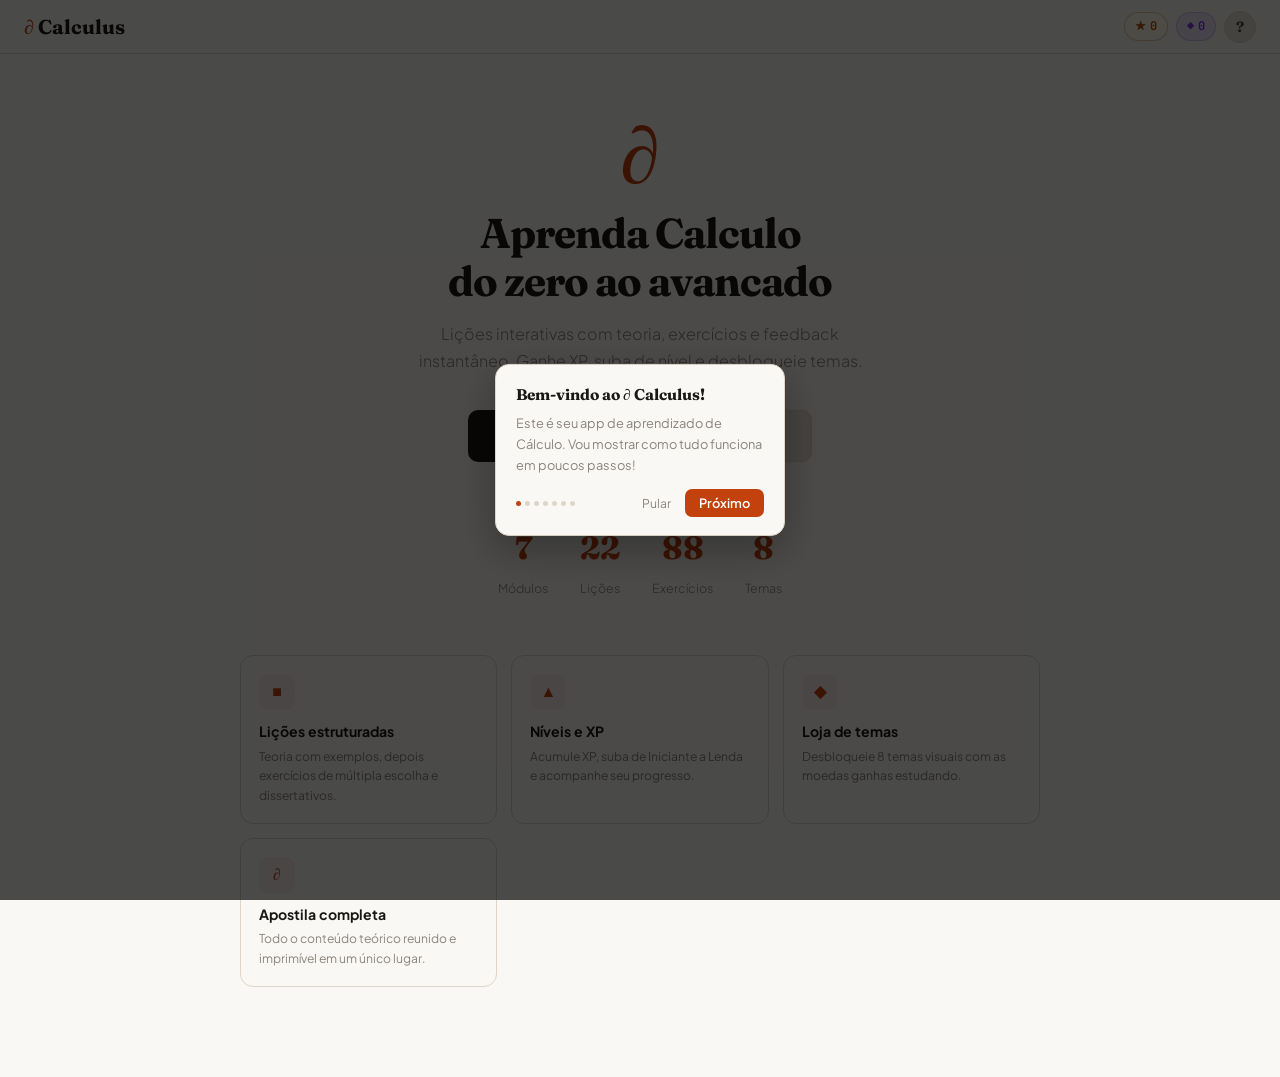
==== commit c5ecbfcd: "v4.2 Correções" ====
--- a/index.html
+++ b/index.html
@@ -215,7 +215,7 @@
       <div class="resume-row">
         <div class="resume-stat"><span class="rv c-orange" id="res-xp">0</span><span class="rl">XP Total</span></div>
         <div class="resume-stat"><span class="rv c-purple" id="res-coins">0</span><span class="rl">Moedas</span></div>
-        <div class="resume-stat"><span class="rv c-blue" id="res-lessons">0</span><span class="rl">Licoes</span></div>
+        <div class="resume-stat"><span class="rv c-blue" id="res-lessons">0</span><span class="rl">Lições</span></div>
       </div>
       <div class="resume-level-row">
         <span class="resume-level-name" id="res-level">Iniciante</span>
@@ -225,29 +225,29 @@
 
     <div class="hero-symbol">&#8706;</div>
     <h1 class="hero-title">Aprenda Calculo<br>do zero ao avancado</h1>
-    <p class="hero-sub">Licoes interativas com teoria, exercicios e feedback instantaneo. Ganhe XP, suba de nivel e desbloqueie temas.</p>
+    <p class="hero-sub">Lições interativas com teoria, exercícios e feedback instantâneo. Ganhe XP, suba de nível e desbloqueie temas.</p>
 
     <div class="hero-actions">
-      <a href="course.html" class="btn-hero btn-hero-primary" id="cta-btn">Comecar agora</a>
+      <a href="course.html" class="btn-hero btn-hero-primary" id="cta-btn">Começar agora</a>
       <a href="apostila.html" class="btn-hero btn-hero-secondary">Ver apostila</a>
     </div>
 
     <div class="stats-strip">
-      <div class="stat-chip"><span class="val">3</span><span class="lbl">Unidades</span></div>
-      <div class="stat-chip"><span class="val">10</span><span class="lbl">Licoes</span></div>
-      <div class="stat-chip"><span class="val">40+</span><span class="lbl">Exercicios</span></div>
+      <div class="stat-chip"><span class="val">7</span><span class="lbl">Módulos</span></div>
+      <div class="stat-chip"><span class="val">22</span><span class="lbl">Lições</span></div>
+      <div class="stat-chip"><span class="val">88</span><span class="lbl">Exercícios</span></div>
       <div class="stat-chip"><span class="val">8</span><span class="lbl">Temas</span></div>
     </div>
 
     <div class="features">
       <div class="feature-card">
         <div class="feature-icon">&#9632;</div>
-        <div class="feature-title">Licoes estruturadas</div>
-        <div class="feature-desc">Teoria com exemplos, depois exercicios multipla escolha e dissertativos.</div>
+        <div class="feature-title">Lições estruturadas</div>
+        <div class="feature-desc">Teoria com exemplos, depois exercícios de múltipla escolha e dissertativos.</div>
       </div>
       <div class="feature-card">
         <div class="feature-icon">&#9650;</div>
-        <div class="feature-title">Niveis e XP</div>
+        <div class="feature-title">Níveis e XP</div>
         <div class="feature-desc">Acumule XP, suba de Iniciante a Lenda e acompanhe seu progresso.</div>
       </div>
       <div class="feature-card">
@@ -258,7 +258,7 @@
       <div class="feature-card">
         <div class="feature-icon">&#8706;</div>
         <div class="feature-title">Apostila completa</div>
-        <div class="feature-desc">Todo o conteudo teorico reunido e imprimivel em um unico lugar.</div>
+        <div class="feature-desc">Todo o conteúdo teórico reunido e imprimível em um único lugar.</div>
       </div>
     </div>
 
@@ -316,23 +316,23 @@
 // ── TUTORIAL ────────────────────────────
 const TUT_STEPS = [
   {
-    title: 'Bem-vindo ao Calculus!',
-    text: 'Este e seu app de aprendizado de Calculo. Vou mostrar como tudo funciona em poucos passos!',
+    title: 'Bem-vindo ao ∂ Calculus!',
+    text: 'Este é seu app de aprendizado de Cálculo. Vou mostrar como tudo funciona em poucos passos!',
     target: null
   },
   {
-    title: 'Barra de navegacao',
-    text: 'No topo ficam seu XP e suas moedas. No mobile, use o menu abaixo para navegar entre as paginas.',
+    title: 'Barra de navegação',
+    text: 'No topo ficam seu XP e suas moedas. No mobile, use o menu abaixo para navegar entre as páginas.',
     target: '.topbar-right'
   },
   {
-    title: 'Navegacao mobile',
-    text: 'Esta barra fica sempre visivel no celular. Use-a para ir ao Curso, Apostila e Loja rapidamente.',
+    title: 'Navegação mobile',
+    text: 'Esta barra fica sempre visível no celular. Use-a para ir ao Curso, Apostila e Loja rapidamente.',
     target: '.bottom-nav'
   },
   {
     title: 'Comece pelo Curso',
-    text: 'Acesse "Curso" para ver as licoes de Calculo. Complete-as em ordem para desbloquear novos topicos.',
+    text: 'Acesse "Curso" para ver as lições de Cálculo. Complete-as em ordem para desbloquear novos tópicos.',
     target: '#cta-btn'
   },
   {
@@ -347,7 +347,7 @@
   },
   {
     title: 'Tudo pronto!',
-    text: 'Agora e so estudar. Cada licao tem teoria, exemplos e exercicios. Bons estudos!',
+    text: 'Agora é só estudar. Cada lição tem teoria, exemplos e exercícios. Bons estudos!',
     target: null
   }
 ];
@@ -365,7 +365,7 @@
   const s = TUT_STEPS[tutIdx];
   document.getElementById('tut-title').textContent = s.title;
   document.getElementById('tut-text').textContent  = s.text;
-  document.getElementById('tut-next').textContent  = tutIdx < TUT_STEPS.length - 1 ? 'Proximo' : 'Comecar!';
+  document.getElementById('tut-next').textContent  = tutIdx < TUT_STEPS.length - 1 ? 'Próximo' : 'Começar!';
 
   // dots
   document.getElementById('tut-dots').innerHTML = TUT_STEPS.map((_, i) =>
